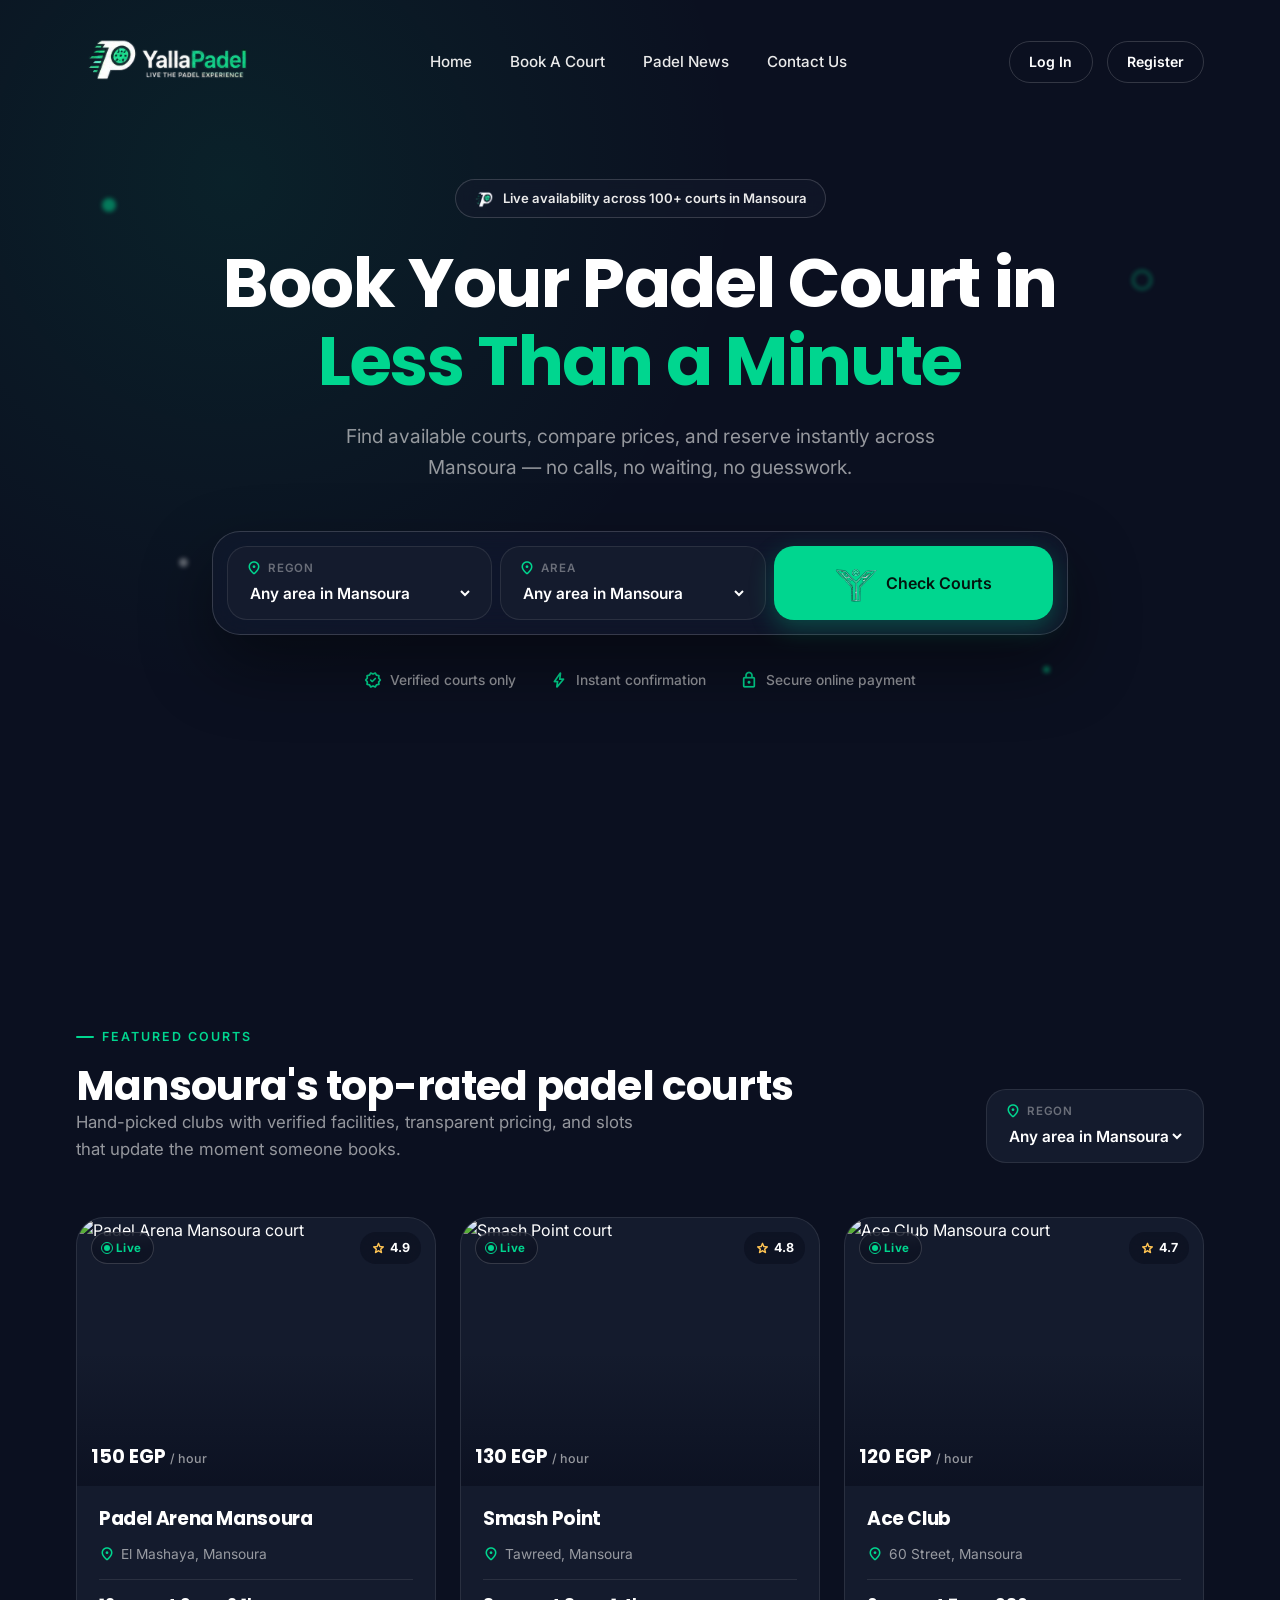
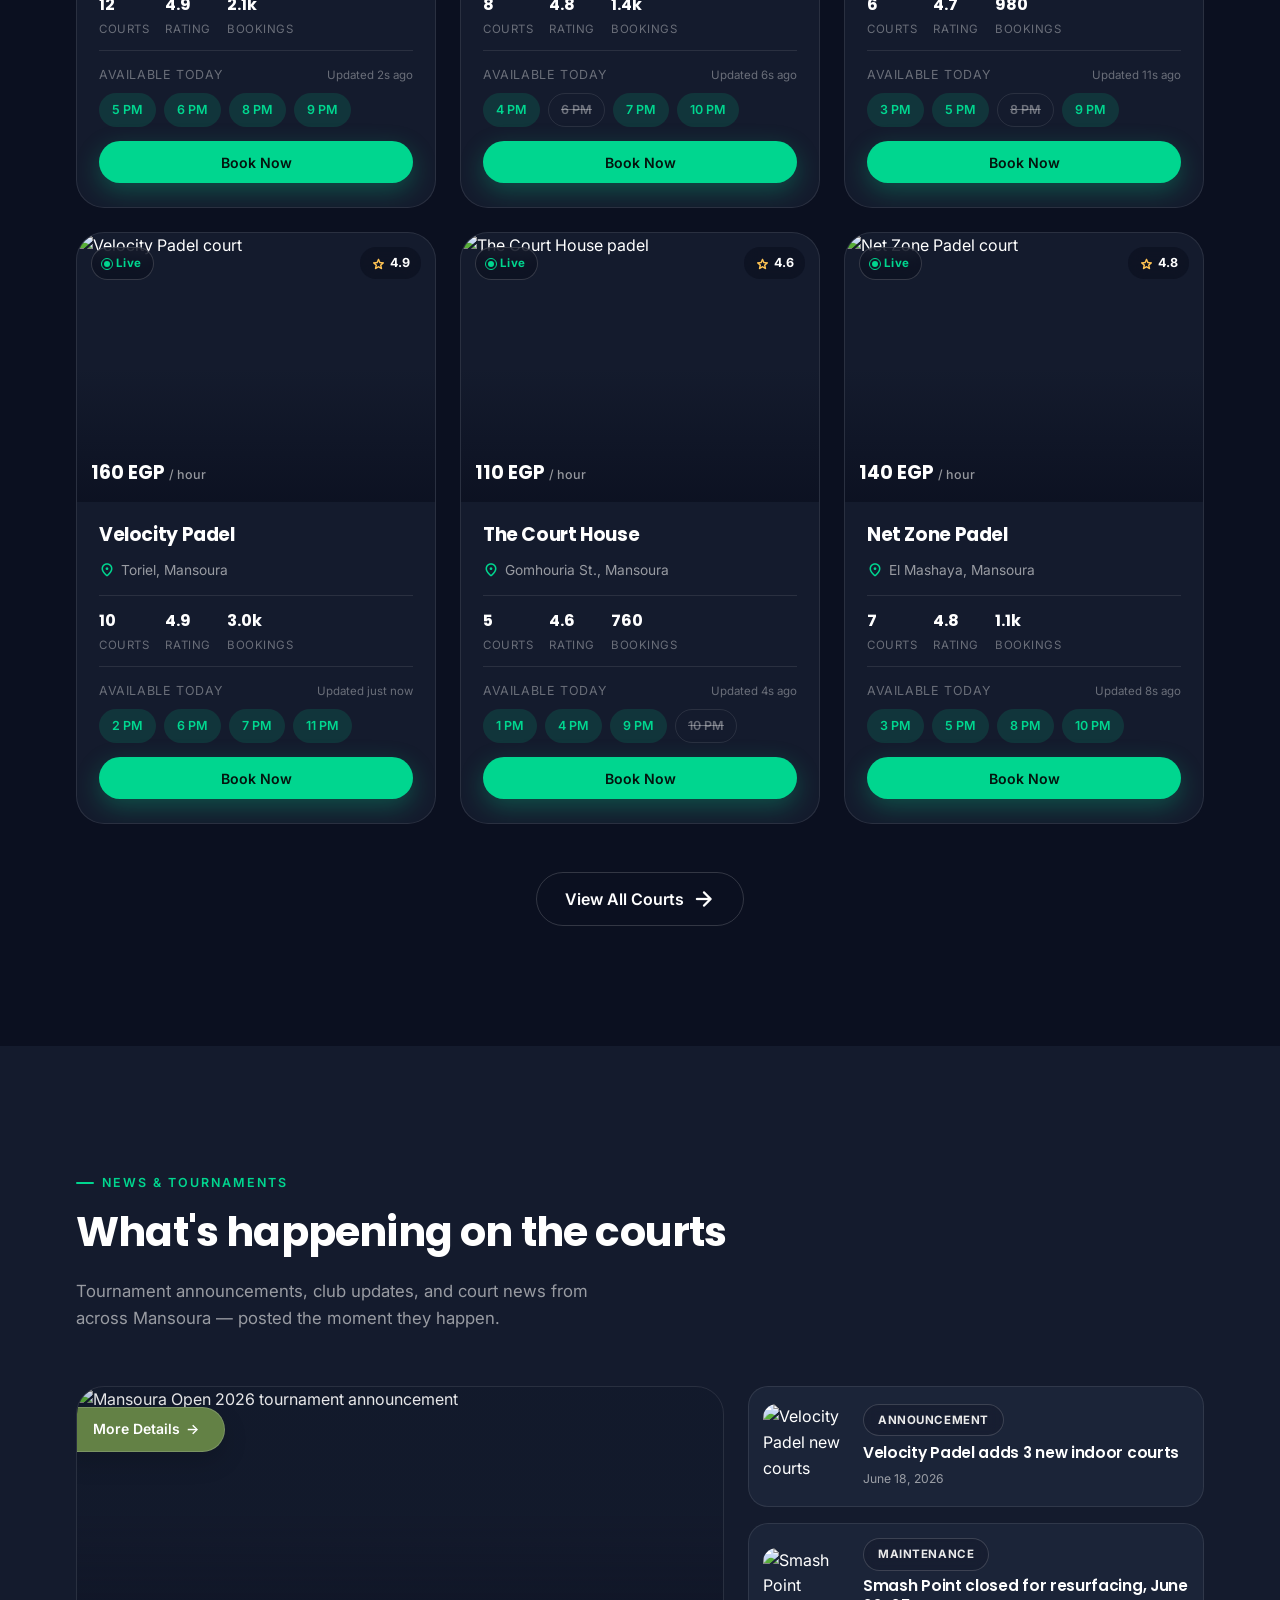
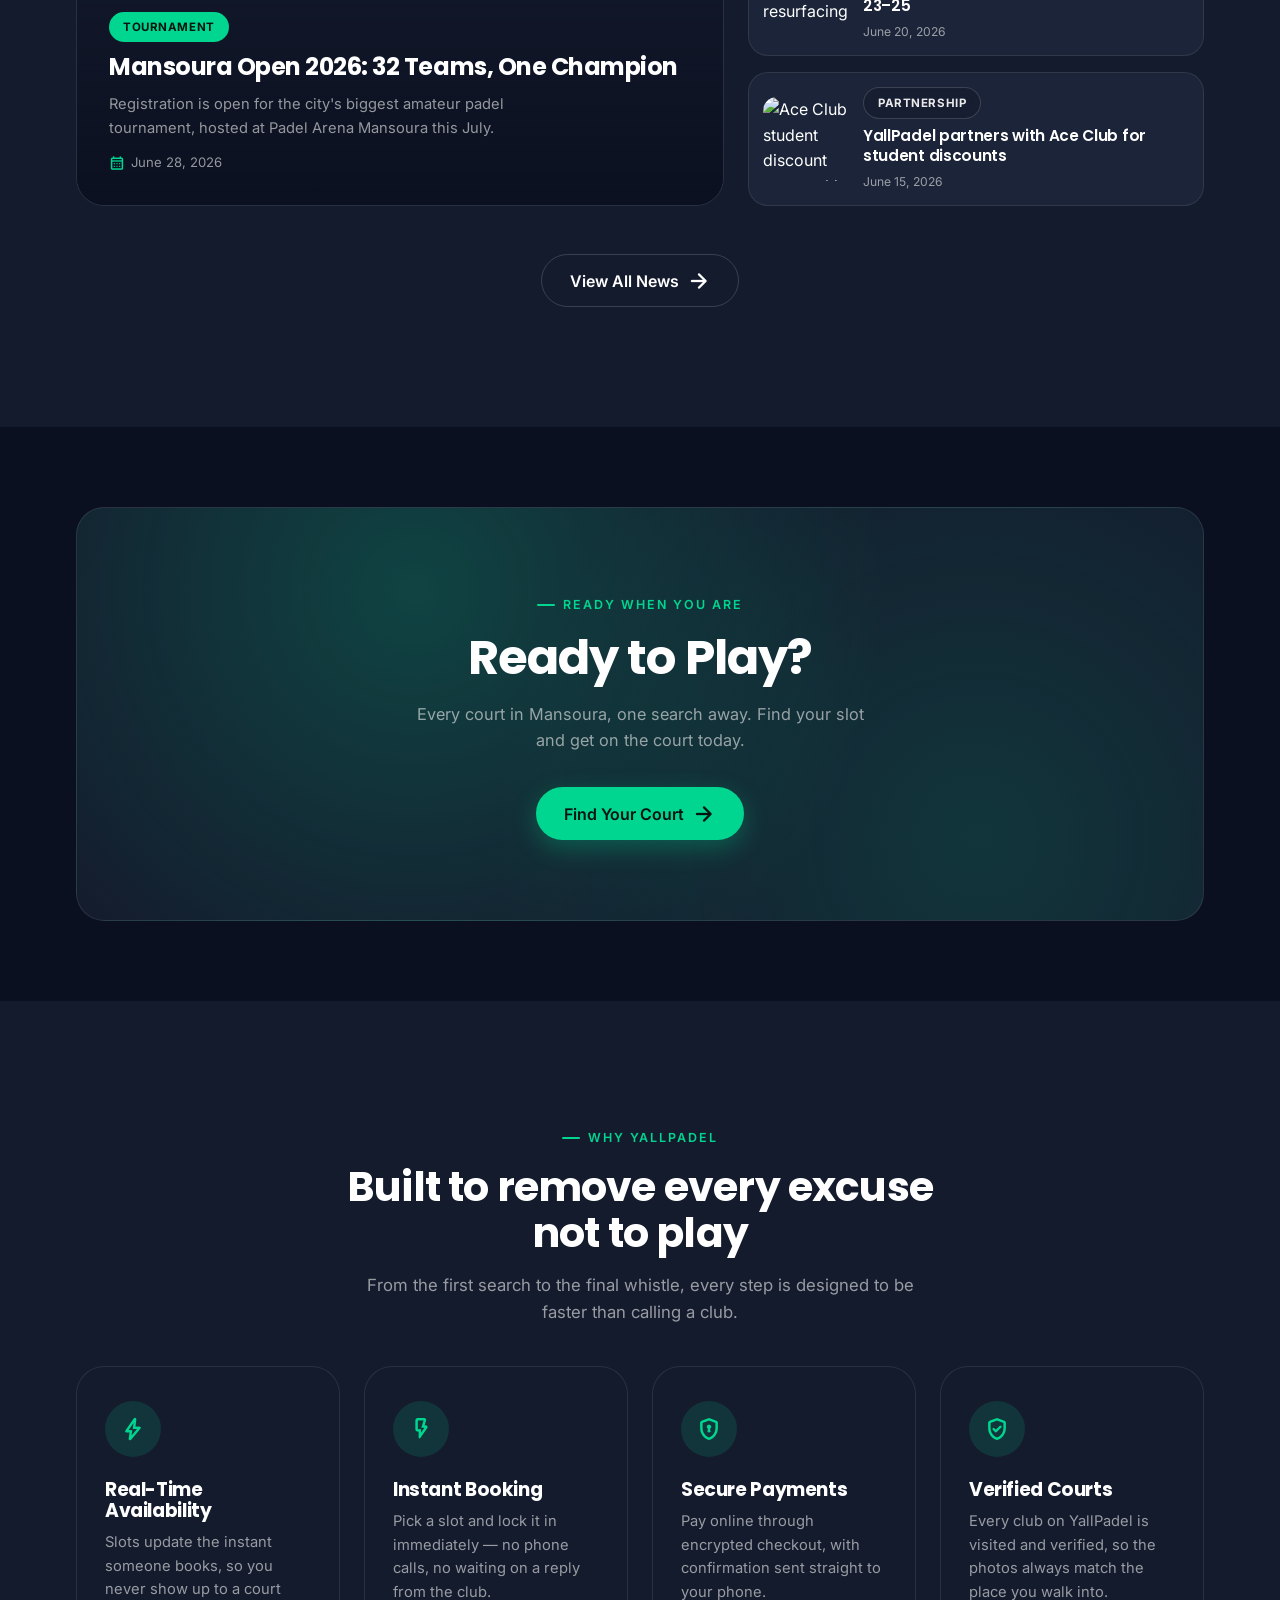
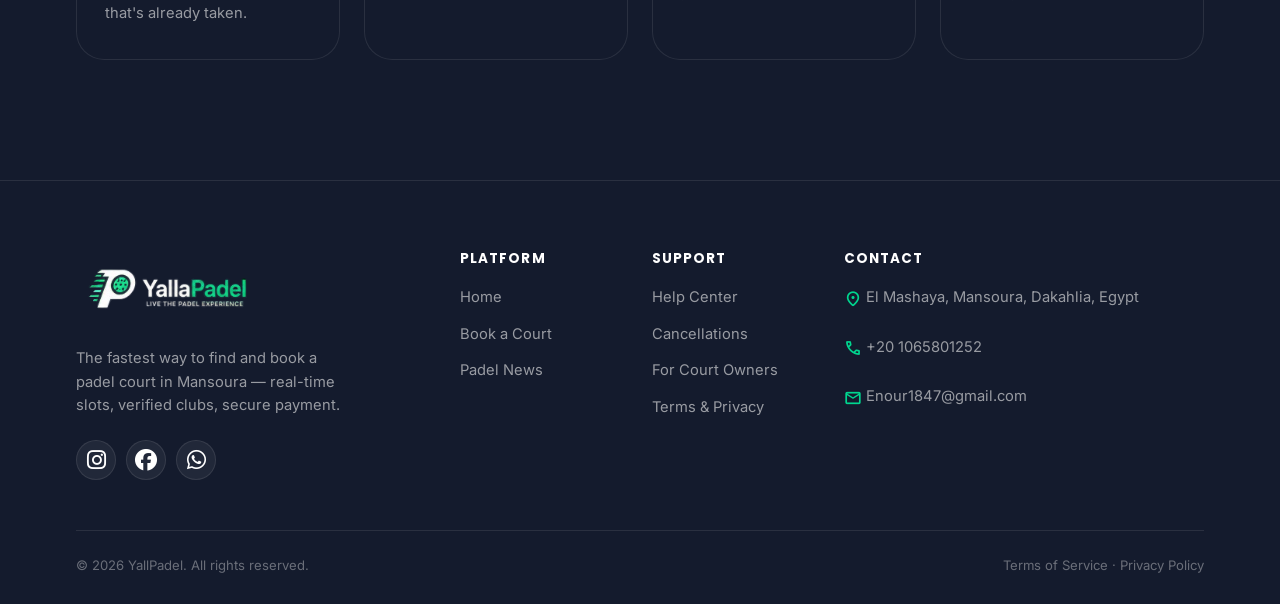
==== index.html @ 7db52222 "update court details" ====
<!doctype html>
<html lang="en">

<head>
  <meta charset="UTF-8" />
  <meta name="viewport" content="width=device-width, initial-scale=1.0" />
  <title>YallPadel — Book Padel Courts in Mansoura</title>
  <meta name="description"
    content="YallPadel gathers every padel court in Mansoura into one place. Compare prices, check real-time availability, and book your court in under a minute." />
  <link rel="icon" type="image/png" href="./assets/imgs/icon3.png">

  <!-- Fonts -->
  <link rel="preconnect" href="https://fonts.googleapis.com" />
  <link rel="preconnect" href="https://fonts.gstatic.com" crossorigin />
  <link
    href="https://fonts.googleapis.com/css2?family=Poppins:wght@500;600;700;800&family=Inter:wght@400;500;600;700&display=swap"
    rel="stylesheet" />
  <link rel="stylesheet"
    href="https://fonts.googleapis.com/css2?family=Material+Symbols+Rounded:opsz,wght,FILL,GRAD@20..48,100..700,0..1,-50..200" />

  <!-- FontAwesome -->
  <link rel="stylesheet" href="https://cdnjs.cloudflare.com/ajax/libs/font-awesome/6.7.2/css/all.min.css">
  <!-- Bootstrap -->
  <link href="https://cdn.jsdelivr.net/npm/bootstrap@5.3.3/dist/css/bootstrap.min.css" rel="stylesheet" />

  <!-- AOS -->
  <link href="https://cdn.jsdelivr.net/npm/aos@2.3.1/dist/aos.css" rel="stylesheet" />

  <!-- App styles -->
  <link rel="stylesheet" href="./css/login.css">
  <link rel="stylesheet" href="./css/style.css" />
</head>

<body>
  <!-- ===================== Navbar ===================== -->
  <header class="navbar-ph">
    <div class="container d-flex align-items-center justify-content-between">
      <a href="./" class="brand"><img src="./assets/imgs/logo-removebg.png" alt=""></a>

      <nav class="nav-links" id="navLinks">
        <a href="./" class="brand logo-mobil"><img src="./assets/imgs/logo-removebg.png" alt=""></a>
        <a href="./">Home</a>
        <a href="#courts">Book A Court</a>
        <a href="#news">Padel News</a>
        <a href="#contact">Contact Us</a>
        <div class="d-flex d-lg-none gap-3 mt-3">
          <a href="./login.html" class="btn btn-ghost btn-sm">Log In</a>
          <a href="./register.html" class="btn btn-accent btn-sm">Register</a>
        </div>
      </nav>

      <div class="navbar-cta">
        <a href="./login.html" class="btn btn-ghost btn-sm">Log In</a>
        <a href="./register.html" class="btn btn-ghost btn-sm">Register</a>
        <button class="nav-toggle" id="navToggle" aria-label="Toggle menu">
          <span class="material-symbols-rounded">menu</span>
        </button>
      </div>
    </div>
  </header>

  <!-- ===================== Hero ===================== -->
  <section class="hero">
    <span class="hero-shape s1"></span>
    <span class="hero-shape s2"></span>
    <span class="hero-shape s3"></span>
    <span class="hero-shape s4"></span>

    <div class="container hero-content">
      <span class="hero-badge" data-aos="fade-up">
        <img src="./assets/imgs/main-icon.png" class="pulse-img" alt="">
        Live availability across 100+ courts
        in Mansoura
      </span>

      <h1 data-aos="fade-up" data-aos-delay="80">
        Book Your Padel Court in
        <span class="accent-underline">Less Than a Minute</span>
      </h1>

      <p class="hero-sub" data-aos="fade-up" data-aos-delay="160">
        Find available courts, compare prices, and reserve instantly across
        Mansoura — no calls, no waiting, no guesswork.
      </p>

      <div class="search-card" data-aos="fade-up" data-aos-delay="240">
        <div class="search-grid">
          <div class="search-field">
            <label><span class="material-symbols-rounded">location_on</span>
              Regon</label>
            <select>
              <option>Any area in Mansoura</option>
              <option>Any area in Domiatt</option>
              <option>Any area in Gamsa</option>
              <option>Any area in Ras Elbar</option>
            </select>
          </div>
          <div class="search-field">
            <label><span class="material-symbols-rounded">location_on</span>
              Area</label>
            <select>
              <option>Any area in Mansoura</option>
              <option>El Mashaya</option>
              <option>Tawreed</option>
              <option>60 Street (El Setteen)</option>
              <option>Toriel</option>
              <option>Gomhouria Street</option>
            </select>
          </div>
          <a href="./court-details.html" class="btn btn-accent search-submit">
            <img src="./assets/imgs/icon-location.png" alt="">
            Check Courts
          </a>
        </div>
      </div>

      <div class="hero-meta" data-aos="fade-up" data-aos-delay="320">
        <span class="meta-item"><span class="material-symbols-rounded">verified</span> Verified
          courts only</span>
        <span class="meta-item"><span class="material-symbols-rounded">bolt</span> Instant
          confirmation</span>
        <span class="meta-item"><span class="material-symbols-rounded">lock</span> Secure online
          payment</span>
      </div>
    </div>
  </section>

  <!-- ===================== Featured Courts ===================== -->
  <section class="section" id="courts">
    <div class="container">
      <div class="section-head">
        <div data-aos="fade-up">
          <span class="eyebrow">Featured Courts</span>
          <h2 class="section-title mt-3">
            Mansoura's top-rated padel courts
          </h2>
          <p class="section-sub" data-aos="fade-up" data-aos-delay="80">
            Hand-picked clubs with verified facilities, transparent pricing,
            and slots that update the moment someone books.
          </p>
        </div>
        <div class="fade-up">
          <div class="search-field">
            <label><span class="material-symbols-rounded">location_on</span>
              Regon</label>
            <select>
              <option>Any area in Mansoura</option>
              <option>Any area in Domiatt</option>
              <option>Any area in Gamsa</option>
              <option>Any area in Ras Elbar</option>
            </select>
          </div>
        </div>
      </div>

      <div class="row g-4">
        <!-- Card 1 -->
        <div class="col-md-6 col-lg-4" data-aos="fade-up">
          <div class="court-card">
            <div class="court-media">
              <span class="court-badge-live"><span class="pulse-dot"></span> Live</span>
              <span class="court-rating"><span class="material-symbols-rounded">star</span> 4.9</span>
              <img data-fallback
                src="https://images.unsplash.com/photo-1626224583764-f87db24ac4ea?auto=format&fit=crop&w=900&q=80"
                alt="Padel Arena Mansoura court" />
              <span class="court-price-tag">150 EGP <span>/ hour</span></span>
            </div>
            <div class="court-body">
              <h3 class="court-name">Padel Arena Mansoura</h3>
              <span class="court-loc"><span class="material-symbols-rounded">location_on</span> El
                Mashaya, Mansoura</span>
              <div class="court-stats">
                <div class="stat"><b>12</b><span>Courts</span></div>
                <div class="stat"><b>4.9</b><span>Rating</span></div>
                <div class="stat"><b>2.1k</b><span>Bookings</span></div>
              </div>
              <div>
                <div class="d-flex justify-content-between align-items-center mb-2">
                  <span style="
                        font-size: 0.78rem;
                        color: var(--text-faint);
                        text-transform: uppercase;
                        letter-spacing: 0.05em;
                      ">Available today</span>
                  <span style="font-size: 0.72rem; color: var(--text-faint)" data-live-updated data-seconds="2">Updated
                    2s ago</span>
                </div>
                <div class="slot-row">
                  <span class="slot-chip" data-time="5 PM">5 PM</span>
                  <span class="slot-chip" data-time="6 PM">6 PM</span>
                  <span class="slot-chip" data-time="8 PM">8 PM</span>
                  <span class="slot-chip" data-time="9 PM">9 PM</span>
                </div>
              </div>
              <div class="court-foot">
                <a href="./court-details.html" class="btn btn-accent btn-sm btn-block">Book Now</a>
              </div>
            </div>
          </div>
        </div>

        <!-- Card 2 -->
        <div class="col-md-6 col-lg-4" data-aos="fade-up" data-aos-delay="80">
          <div class="court-card">
            <div class="court-media">
              <span class="court-badge-live"><span class="pulse-dot"></span> Live</span>
              <span class="court-rating"><span class="material-symbols-rounded">star</span> 4.8</span>
              <img data-fallback
                src="https://images.unsplash.com/photo-1599058917765-a780eda07a3e?auto=format&fit=crop&w=900&q=80"
                alt="Smash Point court" />
              <span class="court-price-tag">130 EGP <span>/ hour</span></span>
            </div>
            <div class="court-body">
              <h3 class="court-name">Smash Point</h3>
              <span class="court-loc"><span class="material-symbols-rounded">location_on</span>
                Tawreed, Mansoura</span>
              <div class="court-stats">
                <div class="stat"><b>8</b><span>Courts</span></div>
                <div class="stat"><b>4.8</b><span>Rating</span></div>
                <div class="stat"><b>1.4k</b><span>Bookings</span></div>
              </div>
              <div>
                <div class="d-flex justify-content-between align-items-center mb-2">
                  <span style="
                        font-size: 0.78rem;
                        color: var(--text-faint);
                        text-transform: uppercase;
                        letter-spacing: 0.05em;
                      ">Available today</span>
                  <span style="font-size: 0.72rem; color: var(--text-faint)" data-live-updated data-seconds="6">Updated
                    6s ago</span>
                </div>
                <div class="slot-row">
                  <span class="slot-chip" data-time="4 PM">4 PM</span>
                  <span class="slot-chip is-taken" data-time="6 PM">6 PM</span>
                  <span class="slot-chip" data-time="7 PM">7 PM</span>
                  <span class="slot-chip" data-time="10 PM">10 PM</span>
                </div>
              </div>
              <div class="court-foot">
                <a href="court-details.html" class="btn btn-accent btn-sm btn-block">Book Now</a>
              </div>
            </div>
          </div>
        </div>

        <!-- Card 3 -->
        <div class="col-md-6 col-lg-4" data-aos="fade-up" data-aos-delay="160">
          <div class="court-card">
            <div class="court-media">
              <span class="court-badge-live"><span class="pulse-dot"></span> Live</span>
              <span class="court-rating"><span class="material-symbols-rounded">star</span> 4.7</span>
              <img data-fallback
                src="https://images.unsplash.com/photo-1610890716171-6b1bb98ffd09?auto=format&fit=crop&w=900&q=80"
                alt="Ace Club Mansoura court" />
              <span class="court-price-tag">120 EGP <span>/ hour</span></span>
            </div>
            <div class="court-body">
              <h3 class="court-name">Ace Club</h3>
              <span class="court-loc"><span class="material-symbols-rounded">location_on</span> 60
                Street, Mansoura</span>
              <div class="court-stats">
                <div class="stat"><b>6</b><span>Courts</span></div>
                <div class="stat"><b>4.7</b><span>Rating</span></div>
                <div class="stat"><b>980</b><span>Bookings</span></div>
              </div>
              <div>
                <div class="d-flex justify-content-between align-items-center mb-2">
                  <span style="
                        font-size: 0.78rem;
                        color: var(--text-faint);
                        text-transform: uppercase;
                        letter-spacing: 0.05em;
                      ">Available today</span>
                  <span style="font-size: 0.72rem; color: var(--text-faint)" data-live-updated data-seconds="11">Updated
                    11s ago</span>
                </div>
                <div class="slot-row">
                  <span class="slot-chip" data-time="3 PM">3 PM</span>
                  <span class="slot-chip" data-time="5 PM">5 PM</span>
                  <span class="slot-chip is-taken" data-time="8 PM">8 PM</span>
                  <span class="slot-chip" data-time="9 PM">9 PM</span>
                </div>
              </div>
              <div class="court-foot">
                <a href="court-details.html" class="btn btn-accent btn-sm btn-block">Book Now</a>
              </div>
            </div>
          </div>
        </div>

        <!-- Card 4 -->
        <div class="col-md-6 col-lg-4" data-aos="fade-up">
          <div class="court-card">
            <div class="court-media">
              <span class="court-badge-live"><span class="pulse-dot"></span> Live</span>
              <span class="court-rating"><span class="material-symbols-rounded">star</span> 4.9</span>
              <img data-fallback
                src="https://images.unsplash.com/photo-1554068865-24cecd4e34b8?auto=format&fit=crop&w=900&q=80"
                alt="Velocity Padel court" />
              <span class="court-price-tag">160 EGP <span>/ hour</span></span>
            </div>
            <div class="court-body">
              <h3 class="court-name">Velocity Padel</h3>
              <span class="court-loc"><span class="material-symbols-rounded">location_on</span>
                Toriel, Mansoura</span>
              <div class="court-stats">
                <div class="stat"><b>10</b><span>Courts</span></div>
                <div class="stat"><b>4.9</b><span>Rating</span></div>
                <div class="stat"><b>3.0k</b><span>Bookings</span></div>
              </div>
              <div>
                <div class="d-flex justify-content-between align-items-center mb-2">
                  <span style="
                        font-size: 0.78rem;
                        color: var(--text-faint);
                        text-transform: uppercase;
                        letter-spacing: 0.05em;
                      ">Available today</span>
                  <span style="font-size: 0.72rem; color: var(--text-faint)" data-live-updated data-seconds="0">Updated
                    just now</span>
                </div>
                <div class="slot-row">
                  <span class="slot-chip" data-time="2 PM">2 PM</span>
                  <span class="slot-chip" data-time="6 PM">6 PM</span>
                  <span class="slot-chip" data-time="7 PM">7 PM</span>
                  <span class="slot-chip" data-time="11 PM">11 PM</span>
                </div>
              </div>
              <div class="court-foot">
                <a href="court-details.html" class="btn btn-accent btn-sm btn-block">Book Now</a>
              </div>
            </div>
          </div>
        </div>

        <!-- Card 5 -->
        <div class="col-md-6 col-lg-4" data-aos="fade-up" data-aos-delay="80">
          <div class="court-card">
            <div class="court-media">
              <span class="court-badge-live"><span class="pulse-dot"></span> Live</span>
              <span class="court-rating"><span class="material-symbols-rounded">star</span> 4.6</span>
              <img data-fallback
                src="https://images.unsplash.com/photo-1551958219-acbc608c6377?auto=format&fit=crop&w=900&q=80"
                alt="The Court House padel" />
              <span class="court-price-tag">110 EGP <span>/ hour</span></span>
            </div>
            <div class="court-body">
              <h3 class="court-name">The Court House</h3>
              <span class="court-loc"><span class="material-symbols-rounded">location_on</span>
                Gomhouria St., Mansoura</span>
              <div class="court-stats">
                <div class="stat"><b>5</b><span>Courts</span></div>
                <div class="stat"><b>4.6</b><span>Rating</span></div>
                <div class="stat"><b>760</b><span>Bookings</span></div>
              </div>
              <div>
                <div class="d-flex justify-content-between align-items-center mb-2">
                  <span style="
                        font-size: 0.78rem;
                        color: var(--text-faint);
                        text-transform: uppercase;
                        letter-spacing: 0.05em;
                      ">Available today</span>
                  <span style="font-size: 0.72rem; color: var(--text-faint)" data-live-updated data-seconds="4">Updated
                    4s ago</span>
                </div>
                <div class="slot-row">
                  <span class="slot-chip" data-time="1 PM">1 PM</span>
                  <span class="slot-chip" data-time="4 PM">4 PM</span>
                  <span class="slot-chip" data-time="9 PM">9 PM</span>
                  <span class="slot-chip is-taken" data-time="10 PM">10 PM</span>
                </div>
              </div>
              <div class="court-foot">
                <a href="court-details.html" class="btn btn-accent btn-sm btn-block">Book Now</a>
              </div>
            </div>
          </div>
        </div>

        <!-- Card 6 -->
        <div class="col-md-6 col-lg-4" data-aos="fade-up" data-aos-delay="160">
          <div class="court-card">
            <div class="court-media">
              <span class="court-badge-live"><span class="pulse-dot"></span> Live</span>
              <span class="court-rating"><span class="material-symbols-rounded">star</span> 4.8</span>
              <img data-fallback
                src="https://images.unsplash.com/photo-1542144582-1ba00456b5e3?auto=format&fit=crop&w=900&q=80"
                alt="Net Zone Padel court" />
              <span class="court-price-tag">140 EGP <span>/ hour</span></span>
            </div>
            <div class="court-body">
              <h3 class="court-name">Net Zone Padel</h3>
              <span class="court-loc"><span class="material-symbols-rounded">location_on</span> El
                Mashaya, Mansoura</span>
              <div class="court-stats">
                <div class="stat"><b>7</b><span>Courts</span></div>
                <div class="stat"><b>4.8</b><span>Rating</span></div>
                <div class="stat"><b>1.1k</b><span>Bookings</span></div>
              </div>
              <div>
                <div class="d-flex justify-content-between align-items-center mb-2">
                  <span style="
                        font-size: 0.78rem;
                        color: var(--text-faint);
                        text-transform: uppercase;
                        letter-spacing: 0.05em;
                      ">Available today</span>
                  <span style="font-size: 0.72rem; color: var(--text-faint)" data-live-updated data-seconds="8">Updated
                    8s ago</span>
                </div>
                <div class="slot-row">
                  <span class="slot-chip" data-time="3 PM">3 PM</span>
                  <span class="slot-chip" data-time="5 PM">5 PM</span>
                  <span class="slot-chip" data-time="8 PM">8 PM</span>
                  <span class="slot-chip" data-time="10 PM">10 PM</span>
                </div>
              </div>
              <div class="court-foot">
                <a href="court-details.html" class="btn btn-accent btn-sm btn-block">Book Now</a>
              </div>
            </div>
          </div>
        </div>
      </div>

      <div class="text-center mt-5" data-aos="fade-up">
        <a href="./courts.html" class="btn btn-ghost">View All Courts
          <span class="material-symbols-rounded">arrow_forward</span></a>
      </div>
    </div>
  </section>

  <!-- ===================== News & Tournaments ===================== -->
  <section class="section" id="news" style="background: var(--bg-secondary)">
    <div class="container">
      <div class="section-head" data-aos="fade-up">
        <div>
          <span class="eyebrow">News &amp; Tournaments</span>
          <h2 class="section-title mt-3">What's happening on the courts</h2>
        </div>
        <p class="section-sub">
          Tournament announcements, club updates, and court news from across
          Mansoura — posted the moment they happen.
        </p>
      </div>

      <div class="row g-4">
        <!-- Featured story -->
        <div class="col-lg-7" data-aos="fade-up">
          <div class="news-featured">
            <a href="./news-details.html" class="more-details">More Details</a>
            <img data-fallback
              src="https://images.unsplash.com/photo-1622163642998-1ea32b0bbc67?auto=format&fit=crop&w=1200&q=80"
              alt="Mansoura Open 2026 tournament announcement" />
            <div class="news-featured-content">
              <span class="news-tag news-tag-tournament">Tournament</span>
              <h3>Mansoura Open 2026: 32 Teams, One Champion</h3>
              <p>
                Registration is open for the city's biggest amateur padel
                tournament, hosted at Padel Arena Mansoura this July.
              </p>
              <span class="news-date"><span class="material-symbols-rounded">calendar_month</span>
                June 28, 2026</span>
            </div>
          </div>
        </div>

        <!-- News list -->
        <div class="col-lg-5 d-flex flex-column gap-3">
          <a href="#" class="news-item" data-aos="fade-up" data-aos-delay="80">
            <img data-fallback
              src="https://images.unsplash.com/photo-1554068865-24cecd4e34b8?auto=format&fit=crop&w=300&q=80"
              alt="Velocity Padel new courts" />
            <div class="news-item-content">
              <span class="news-tag news-tag-announcement">Announcement</span>
              <h4>Velocity Padel adds 3 new indoor courts</h4>
              <span class="news-date">June 18, 2026</span>
            </div>
          </a>

          <a href="#" class="news-item" data-aos="fade-up" data-aos-delay="140">
            <img data-fallback
              src="https://images.unsplash.com/photo-1599058917765-a780eda07a3e?auto=format&fit=crop&w=300&q=80"
              alt="Smash Point resurfacing" />
            <div class="news-item-content">
              <span class="news-tag news-tag-maintenance">Maintenance</span>
              <h4>Smash Point closed for resurfacing, June 23–25</h4>
              <span class="news-date">June 20, 2026</span>
            </div>
          </a>

          <a href="#" class="news-item" data-aos="fade-up" data-aos-delay="200">
            <img data-fallback
              src="https://images.unsplash.com/photo-1610890716171-6b1bb98ffd09?auto=format&fit=crop&w=300&q=80"
              alt="Ace Club student discount partnership" />
            <div class="news-item-content">
              <span class="news-tag news-tag-partnership">Partnership</span>
              <h4>YallPadel partners with Ace Club for student discounts</h4>
              <span class="news-date">June 15, 2026</span>
            </div>
          </a>
        </div>
      </div>

      <div class="text-center mt-5" data-aos="fade-up">
        <a href="./news.html" class="btn btn-ghost">View All News
          <span class="material-symbols-rounded">arrow_forward</span></a>
      </div>
    </div>
  </section>

  <!-- ===================== CTA ===================== -->
  <section class="section-tight">
    <div class="container">
      <div class="cta-band" data-aos="zoom-in">
        <span class="eyebrow justify-content-center">Ready when you are</span>
        <h2 class="mt-3">Ready to Play?</h2>
        <p>
          Every court in Mansoura, one search away. Find your slot and get on
          the court today.
        </p>
        <a href="#courts" class="btn btn-accent">Find Your Court
          <span class="material-symbols-rounded">arrow_forward</span></a>
      </div>
    </div>
  </section>

  <!-- ===================== Why Choose YallPadel ===================== -->
  <section class="section" id="how-it-works" style="background: var(--bg-secondary)">
    <div class="container">
      <div class="text-center mx-auto" style="max-width: 620px" data-aos="fade-up">
        <span class="eyebrow justify-content-center">Why YallPadel</span>
        <h2 class="section-title mt-3">
          Built to remove every excuse not to play
        </h2>
        <p class="section-sub mx-auto mt-3">
          From the first search to the final whistle, every step is designed
          to be faster than calling a club.
        </p>
      </div>

      <div class="row g-4 mt-3">
        <div class="col-sm-6 col-lg-3" data-aos="fade-up">
          <div class="feature-card">
            <span class="icon-circle"><span class="material-symbols-rounded">bolt</span></span>
            <h3>Real-Time Availability</h3>
            <p>
              Slots update the instant someone books, so you never show up to
              a court that's already taken.
            </p>
          </div>
        </div>
        <div class="col-sm-6 col-lg-3" data-aos="fade-up" data-aos-delay="80">
          <div class="feature-card">
            <span class="icon-circle"><span class="material-symbols-rounded">flash_on</span></span>
            <h3>Instant Booking</h3>
            <p>
              Pick a slot and lock it in immediately — no phone calls, no
              waiting on a reply from the club.
            </p>
          </div>
        </div>
        <div class="col-sm-6 col-lg-3" data-aos="fade-up" data-aos-delay="160">
          <div class="feature-card">
            <span class="icon-circle"><span class="material-symbols-rounded">encrypted</span></span>
            <h3>Secure Payments</h3>
            <p>
              Pay online through encrypted checkout, with confirmation sent
              straight to your phone.
            </p>
          </div>
        </div>
        <div class="col-sm-6 col-lg-3" data-aos="fade-up" data-aos-delay="240">
          <div class="feature-card">
            <span class="icon-circle"><span class="material-symbols-rounded">verified_user</span></span>
            <h3>Verified Courts</h3>
            <p>
              Every club on YallPadel is visited and verified, so the photos
              always match the place you walk into.
            </p>
          </div>
        </div>
      </div>
    </div>
  </section>

  <!-- ===================== Footer ===================== -->
  <footer class="footer" id="contact">
    <div class="container">
      <div class="row g-4">
        <div class="col-lg-4 footer-brand" id="about">
          <a href="./" class="brand">
            <img src="./assets/imgs/logo-removebg.png" alt="">
          </a>
          <p>
            The fastest way to find and book a padel court in Mansoura —
            real-time slots, verified clubs, secure payment.
          </p>
          <div class="social-row">
            <a href="https://instagram.com/NourElshahawy" target="_blank" aria-label="Instagram">
              <i class="fa-brands fa-instagram"></i>
            </a>

            <a href="https://facebook.com/NourElshahawy" target="_blank" aria-label="Facebook">
              <i class="fa-brands fa-facebook"></i>
            </a>

            <a href="https://wa.me/201065801252" target="_blank" aria-label="WhatsApp">
              <i class="fa-brands fa-whatsapp"></i>
            </a>
          </div>
        </div>

        <div class="col-6 col-lg-2 footer-col">
          <h4>Platform</h4>
          <a href="./">Home</a>
          <a href="#courts">Book a Court</a>
          <a href="#news">Padel News</a>
        </div>

        <div class="col-6 col-lg-2 footer-col">
          <h4>Support</h4>
          <a href="#">Help Center</a>
          <a href="#">Cancellations</a>
          <a href="#" data-bs-toggle="modal" data-bs-target="#ownerModal">For Court Owners</a>
          <a href="#">Terms & Privacy</a>
        </div>

        <div class="col-lg-4 footer-col">
          <h4>Contact</h4>
          <ul class="footer-contact">
            <li>
              <a href="https://maps.google.com/?q=El+Mashaya+Mansoura+Dakahlia+Egypt" target="_blank">
                <span class="material-symbols-rounded">location_on</span>
                El Mashaya, Mansoura, Dakahlia, Egypt
              </a>
            </li>

            <li>
              <a href="tel:+201065801252">
                <span class="material-symbols-rounded">call</span>
                +20 1065801252
              </a>
            </li>

            <li>
              <a href="mailto:Enour1847@gmail.com">
                <span class="material-symbols-rounded">mail</span>
                Enour1847@gmail.com
              </a>
            </li>
          </ul>
        </div>
      </div>

      <div class="footer-bottom">
        <span>© 2026 YallPadel. All rights reserved.</span>
        <span><a href="#">Terms of Service</a> ·
          <a href="#">Privacy Policy</a></span>
      </div>
    </div>
  </footer>


  <!-- ===================== Court Owner Modal ===================== -->
  <div class="modal fade" id="ownerModal" tabindex="-1" aria-hidden="true">
    <div class="modal-dialog modal-dialog-centered">
      <div class="modal-content owner-modal-content">
        <button type="button" class="btn-close-ph" data-bs-dismiss="modal" aria-label="Close">
          <span class="material-symbols-rounded">close</span>
        </button>

        <div class="owner-modal-body">
          <span class="icon-circle owner-modal-icon"><span class="material-symbols-rounded">storefront</span></span>
          <span class="eyebrow">For Court Owners</span>
          <h3 class="mt-2">Fill your empty hours. List your court on YallPadel.</h3>
          <p class="owner-modal-sub">Thousands of players in Mansoura are searching for a court right now — leave your
            details and our team will call you within 24 hours to get you listed.</p>

          <form class="owner-form" id="ownerForm">
            <div class="field-group">
              <label for="ownerName">Your Name</label>
              <div class="field-input-wrap">
                <span class="material-symbols-rounded field-icon">person</span>
                <input class="field-input" type="text" id="ownerName" placeholder="Full name" required>
              </div>
            </div>
            <div class="field-group">
              <label for="ownerPhone">Phone Number</label>
              <div class="field-input-wrap">
                <span class="material-symbols-rounded field-icon">call</span>
                <input class="field-input" type="tel" id="ownerPhone" placeholder="01xx xxx xxxx" required>
              </div>
            </div>
            <div class="field-group">
              <label for="ownerEmail">Email</label>
              <div class="field-input-wrap">
                <span class="material-symbols-rounded field-icon">mail</span>
                <input class="field-input" type="email" id="ownerEmail" placeholder="you@example.com" required>
              </div>
            </div>

            <button type="submit" class="btn btn-accent btn-block">Request a Callback</button>
          </form>

          <p class="owner-modal-note"><span class="material-symbols-rounded">schedule</span> We typically respond within
            24 hours.</p>
        </div>
      </div>
    </div>
  </div>

  <!-- Scripts -->
  <script src="https://cdn.jsdelivr.net/npm/bootstrap@5.3.3/dist/js/bootstrap.bundle.min.js"></script>
  <script src="https://cdn.jsdelivr.net/npm/aos@2.3.1/dist/aos.js"></script>
  <script src="./js/main.js"></script>
</body>

</html>
---- css/login.css ----
/* ===================== Auth Pages (Login / Register) ===================== */
body.auth-page {
  background: var(--bg-primary);
}

.auth-shell {
  min-height: 100vh;
  display: flex;
}

.auth-visual {
  flex: 0 0 44%;
  max-width: 44%;
  gap: 20px;
  position: relative;
  flex-direction: column;
  padding: 50px 56px;
  background: linear-gradient(180deg, rgba(11, 16, 32, 0.4), rgba(11, 16, 32, 0.94)), url(https://images.unsplash.com/photo-1626224583764-f87db24ac4ea?auto=format&fit=crop&w=1200&q=80) center / cover no-repeat;
}

.auth-visual-content h2 {
  font-size: clamp(1.6rem, 2.6vw, 2.2rem);
  color: var(--white);
  max-width: 380px;
  margin-bottom: 26px;
}

.auth-feature-list {
  display: flex;
  flex-direction: column;
  gap: 16px;
}

.auth-feature-list .item {
  display: flex;
  align-items: center;
  gap: 12px;
  color: var(--light-gray);
  font-size: 0.95rem;
}

.auth-feature-list .item .material-symbols-rounded {
  color: var(--accent);
  background: var(--accent-soft);
  width: 34px;
  height: 34px;
  border-radius: 50%;
  display: flex;
  align-items: center;
  justify-content: center;
  font-size: 18px;
  flex-shrink: 0;
}

.auth-visual-quote {
  background: var(--glass-fill-light);
  border: 1px solid var(--border-glass);
  backdrop-filter: blur(10px);
  border-radius: var(--r-md);
  padding: 20px;
}

.auth-visual-quote p {
  font-size: 0.88rem;
  color: var(--light-gray);
  font-style: italic;
  margin-bottom: 10px;
}

.auth-visual-quote span {
  font-size: 0.78rem;
  color: var(--text-faint);
}

.auth-form-col {
  flex: 1;
  display: flex;
  flex-direction: column;
  align-items: center;
  justify-content: center;
  padding: 60px 24px;
  position: relative;
}

.auth-topbar {
  position: absolute;
  top: 30px;
  left: 30px;
}

.auth-card {
  width: 100%;
  max-width: 420px;
}

.auth-card h1 {
  font-size: 1.9rem;
  color: var(--white);
  margin-bottom: 8px;
}

.auth-card .auth-sub {
  color: var(--text-muted);
  font-size: 0.95rem;
  margin-bottom: 28px;
}

.social-btn {
  width: 100%;
  display: flex;
  align-items: center;
  justify-content: center;
  gap: 10px;
  padding: 13px;
  border-radius: var(--r-pill);
  border: 1px solid var(--border-glass-strong);
  background: var(--bg-secondary);
  color: var(--white);
  font-weight: 600;
  font-size: 0.92rem;
  transition: all 0.3s var(--ease);
}

.social-btn:hover {
  border-color: var(--accent);
  background: var(--bg-elevated);
}

.auth-divider {
  display: flex;
  align-items: center;
  gap: 14px;
  margin: 26px 0;
  color: var(--text-faint);
  font-size: 0.8rem;
}

.auth-divider::before,
.auth-divider::after {
  content: "";
  flex: 1;
  height: 1px;
  background: var(--border-glass);
}

.field-group {
  margin-bottom: 18px;
}

.field-group label {
  display: block;
  font-size: 0.82rem;
  font-weight: 600;
  color: var(--light-gray);
  margin-bottom: 8px;
}

.field-input-wrap {
  position: relative;
}

.field-input-wrap .field-icon {
  position: absolute;
  left: 16px;
  top: 50%;
  transform: translateY(-50%);
  color: var(--text-faint);
  font-size: 20px;
}

.field-input {
  width: 100%;
  background: var(--bg-secondary);
  border: 1px solid var(--border-glass);
  border-radius: var(--r-md);
  padding: 13px 44px 13px 46px;
  color: var(--white);
  font-family: var(--font-body);
  font-size: 0.94rem;
  transition:
    border-color 0.3s var(--ease),
    background 0.3s var(--ease);
}

.field-input:focus {
  outline: none;
  border-color: var(--accent);
  background: var(--bg-elevated);
}

.field-input::placeholder {
  color: var(--text-faint);
}

.field-toggle {
  position: absolute;
  right: 14px;
  top: 50%;
  transform: translateY(-50%);
  color: var(--text-faint);
  cursor: pointer;
  background: none;
  border: 0;
  padding: 0;
  display: flex;
}

.field-toggle:hover {
  color: var(--accent);
}

.field-row-between {
  display: flex;
  align-items: center;
  justify-content: space-between;
  margin-bottom: 24px;
  font-size: 0.86rem;
}

.remember-check {
  display: flex;
  align-items: center;
  gap: 8px;
  color: var(--text-muted);
  cursor: pointer;
}

.remember-check input {
  accent-color: var(--accent);
  width: 15px;
  height: 15px;
}

.auth-link {
  color: var(--accent);
  font-weight: 600;
}

.auth-link:hover {
  text-decoration: underline;
}

.terms-row {
  display: flex;
  align-items: flex-start;
  gap: 10px;
  margin-bottom: 24px;
  font-size: 0.84rem;
  color: var(--text-muted);
}

.terms-row input {
  accent-color: var(--accent);
  width: 15px;
  height: 15px;
  margin-top: 3px;
  flex-shrink: 0;
}

.auth-switch {
  text-align: center;
  margin-top: 26px;
  font-size: 0.9rem;
  color: var(--text-muted);
}

@media (max-width: 991px) {
  .auth-form-col {
    padding-top: 110px;
  }
}
---- css/style.css ----
:root {
  /* --- Brand palette (fixed by brief) --- */
  --bg-primary: #0b1020;
  --bg-secondary: #141b2d;
  --accent: #00d68f;
  --white: #ffffff;
  --light-gray: #eaeaea;

  /* --- Derived tokens --- */
  --accent-dark: #00b377;
  --accent-soft: rgba(0, 214, 143, 0.14);
  --accent-glow: rgba(0, 214, 143, 0.35);
  --bg-elevated: #1b2438;
  --bg-elevated-2: #202b43;
  --border-glass: rgba(234, 234, 234, 0.1);
  --border-glass-strong: rgba(234, 234, 234, 0.18);
  --text-muted: rgba(234, 234, 234, 0.62);
  --text-faint: rgba(234, 234, 234, 0.4);
  --glass-fill: rgba(20, 27, 45, 0.55);
  --glass-fill-light: rgba(255, 255, 255, 0.06);

  /* --- Radii --- */
  --r-lg: 28px;
  --r-md: 20px;
  --r-sm: 14px;
  --r-pill: 999px;

  /* --- Shadows --- */
  --shadow-card: 0 20px 50px rgba(0, 0, 0, 0.35);
  --shadow-lift: 0 30px 70px rgba(0, 0, 0, 0.45);
  --shadow-glow: 0 10px 40px var(--accent-glow);

  /* --- Type --- */
  --font-display: "Poppins", sans-serif;
  --font-body: "Inter", sans-serif;

  /* --- Motion --- */
  --ease: cubic-bezier(0.22, 1, 0.36, 1);
}

*,
*::before,
*::after {
  box-sizing: border-box;
}

html {
  scroll-behavior: smooth;
}

body {
  background: var(--bg-primary);
  color: var(--white);
  font-family: var(--font-body);
  font-weight: 400;
  line-height: 1.6;
  -webkit-font-smoothing: antialiased;
  overflow-x: hidden;
}

h1,
h2,
h3,
h4,
h5,
h6 {
  font-family: var(--font-display);
  font-weight: 700;
  letter-spacing: -0.02em;
  line-height: 1.12;
  margin: 0;
}

p {
  margin: 0;
  color: var(--text-muted);
}

a {
  text-decoration: none;
  color: inherit;
}

ul {
  list-style: none;
  margin: 0;
  padding: 0;
}

img {
  max-width: 100%;
  display: block;
}

button {
  font-family: inherit;
}

::selection {
  background: var(--accent);
  color: var(--bg-primary);
}

:focus-visible {
  outline: 2px solid var(--accent);
  outline-offset: 3px;
  border-radius: 6px;
}

/* Respect reduced motion */
@media (prefers-reduced-motion: reduce) {
  * {
    animation-duration: 0.001ms !important;
    animation-iteration-count: 1 !important;
    transition-duration: 0.001ms !important;
    scroll-behavior: auto !important;
  }
}

.container {
  max-width: 90%;
}

/* ===================== Utility / Type scale ===================== */
.eyebrow {
  display: inline-flex;
  align-items: center;
  gap: 8px;
  font-family: var(--font-body);
  font-size: 0.78rem;
  font-weight: 600;
  letter-spacing: 0.16em;
  text-transform: uppercase;
  color: var(--accent);
}

.eyebrow::before {
  content: "";
  width: 18px;
  height: 2px;
  background: var(--accent);
  border-radius: 2px;
}

.section-title {
  font-size: clamp(1.9rem, 3.2vw, 2.7rem);
  color: var(--white);
}

.section-sub {
  color: var(--text-muted);
  font-size: 1.05rem;
  max-width: 560px;
}

.text-accent {
  color: var(--accent);
}

.section {
  padding: 120px 0;
  position: relative;
}

.section-tight {
  padding: 80px 0;
}

@media (max-width: 991px) {
  .section {
    padding: 88px 0;
  }
}

@media (max-width: 575px) {
  .section {
    padding: 64px 0;
  }
}

/* ===================== Buttons ===================== */
.btn {
  font-family: var(--font-body);
  font-weight: 600;
  border-radius: var(--r-pill);
  padding: 0.85rem 1.7rem;
  border: 1px solid transparent;
  transition:
    transform 0.35s var(--ease),
    box-shadow 0.35s var(--ease),
    background 0.35s var(--ease),
    color 0.35s var(--ease),
    border-color 0.35s var(--ease);
  display: inline-flex;
  align-items: center;
  justify-content: center;
  gap: 0.5rem;
  white-space: nowrap;
}

.btn:active {
  transform: scale(0.97);
}

.btn-accent {
  background: var(--accent);
  color: #04140e;
  box-shadow: 0 8px 24px rgba(0, 214, 143, 0.28);
}

.btn-accent:hover {
  background: var(--accent-dark);
  color: #04140e;
  transform: translateY(-2px);
  box-shadow: 0 14px 34px rgba(0, 214, 143, 0.4);
}

.btn-ghost {
  background: transparent;
  color: var(--white);
  border-color: var(--border-glass-strong);
}

.btn-ghost:hover {
  border-color: var(--accent);
  color: var(--accent);
  transform: translateY(-2px);
}

.btn-light {
  background: var(--white);
  color: var(--bg-primary);
}

.btn-light:hover {
  background: var(--light-gray);
  transform: translateY(-2px);
}

.btn-sm {
  padding: 0.6rem 1.2rem;
  font-size: 0.88rem;
}

.btn-block {
  width: 100%;
}

.icon-circle {
  width: 46px;
  height: 46px;
  border-radius: 50%;
  display: inline-flex;
  align-items: center;
  justify-content: center;
  background: var(--accent-soft);
  color: var(--accent);
  flex-shrink: 0;
}

/* ===================== Material symbols sizing ===================== */
.material-symbols-rounded {
  font-variation-settings:
    "FILL" 0,
    "wght" 500,
    "GRAD" 0,
    "opsz" 24;
  vertical-align: middle;
  line-height: 1;
}

/* ===================== Navbar ===================== */
.navbar-ph {
  position: fixed;
  top: 0;
  left: 0;
  right: 0;
  z-index: 1000;
  padding: 22px 0;
  background: transparent;
  transition:
    background 0.4s var(--ease),
    padding 0.4s var(--ease),
    backdrop-filter 0.4s var(--ease),
    border-color 0.4s var(--ease);
  border-bottom: 1px solid transparent;
}

.navbar-ph.is-scrolled {
  padding: 14px 0;
  background: rgb(11, 16, 32);
  -webkit-backdrop-filter: blur(18px) saturate(140%);
  border: 1px solid var(--border-glass);
  border-radius: 20px;
  top: 10px;
  width: 90%;
  margin: auto;
}

.brand {
  display: flex;
  align-items: center;
  gap: 10px;
  font-family: var(--font-display);
  font-weight: 800;
  font-size: 1.32rem;
  color: var(--white);
}

.brand img {
  width: auto;
  height: 80px;
}

.nav-links {
  display: flex;
  align-items: center;
  gap: 38px;
}

.nav-links a {
  font-size: 0.95rem;
  font-weight: 500;
  color: var(--light-gray);
  position: relative;
  transition: color 0.3s var(--ease);
}

.nav-links a::after {
  content: "";
  position: absolute;
  left: 0;
  bottom: -2px;
  width: 0;
  height: 2px;
  background: var(--accent);
  transition: width 0.3s var(--ease);
}

.nav-links a:hover {
  color: var(--white);
}

.nav-links a:hover::after {
  width: 100%;
}

.navbar-cta {
  display: flex;
  align-items: center;
  gap: 14px;
}

.nav-toggle {
  display: none;
  width: 44px;
  height: 44px;
  border-radius: var(--r-sm);
  border: 1px solid var(--border-glass-strong);
  background: var(--glass-fill-light);
  color: var(--white);
  align-items: center;
  justify-content: center;
}
.nav-toggle span {
  position: absolute;
}
.nav-links .logo-mobil {
  display: none;
}
@media (max-width: 991px) {
  .nav-links {
    position: fixed;
    inset: 0 0 0 auto;
    width: 78%;
    max-width: 340px;
    background: var(--bg-secondary);
    flex-direction: column;
    align-items: center;
    padding: 32px;
    gap: 26px;
    transform: translateX(130%);
    transition: transform 0.45s var(--ease);
    border-left: 1px solid var(--border-glass);
    height: 100vh;
    justify-content: center;
  }
  .nav-links .logo-mobil {
    display: block;
  }

  .nav-links.is-open {
    transform: translateX(0);
  }

  .nav-toggle {
    display: inline-flex;
  }

  .navbar-cta .btn-ghost {
    display: none;
  }
}

/* ===================== Hero ===================== */
.hero {
  position: relative;
  min-height: 100vh;
  display: flex;
  align-items: center;
  padding-top: 140px;
  padding-bottom: 170px;
  overflow: hidden;
  background:
    linear-gradient(
      180deg,
      rgba(11, 16, 32, 0.55) 0%,
      rgba(11, 16, 32, 0.78) 55%,
      var(--bg-primary) 100%
    ),
    linear-gradient(120deg, rgba(11, 16, 32, 0.92), rgba(11, 16, 32, 0.55)),
    url("https://images.unsplash.com/photo-1626224583764-f87db24ac4ea?auto=format&fit=crop&w=2000&q=80")
      center/cover no-repeat;
}

.hero::before {
  content: "";
  position: absolute;
  inset: 0;
  background: radial-gradient(
    circle at 18% 20%,
    var(--accent-glow),
    transparent 40%
  );
  opacity: 0.25;
  pointer-events: none;
}

.hero-shape {
  position: absolute;
  border-radius: 50%;
  filter: blur(2px);
  opacity: 0.5;
  animation: floatY 7s ease-in-out infinite;
  pointer-events: none;
}

.hero-shape.s1 {
  width: 14px;
  height: 14px;
  background: var(--accent);
  top: 22%;
  left: 8%;
  animation-delay: 0s;
}

.hero-shape.s2 {
  width: 9px;
  height: 9px;
  background: var(--white);
  top: 62%;
  left: 14%;
  opacity: 0.35;
  animation-delay: 1.4s;
}

.hero-shape.s3 {
  width: 20px;
  height: 20px;
  border: 2px solid var(--accent);
  background: transparent;
  top: 30%;
  right: 10%;
  animation-delay: 0.7s;
}

.hero-shape.s4 {
  width: 7px;
  height: 7px;
  background: var(--accent);
  top: 74%;
  right: 18%;
  animation-delay: 2.1s;
}

@keyframes floatY {
  0%,
  100% {
    transform: translateY(0);
  }

  50% {
    transform: translateY(-22px);
  }
}

.hero-content {
  position: relative;
  z-index: 2;
  text-align: center;
  max-width: 880px;
  margin: 0 auto;
}

.hero-badge {
  display: inline-flex;
  align-items: center;
  gap: 9px;
  background: var(--glass-fill);
  border: 1px solid var(--border-glass-strong);
  backdrop-filter: blur(10px);
  padding: 8px 18px;
  border-radius: var(--r-pill);
  font-size: 0.82rem;
  font-weight: 600;
  color: var(--light-gray);
  margin-bottom: 26px;
}

.hero-badge .pulse-img {
  position: relative;
  width: 20px;
  height: 20px;
}

.hero h1 {
  font-size: clamp(2.3rem, 5.4vw, 4.4rem);
  color: var(--white);
  margin-bottom: 22px;
}

.hero h1 .accent-underline {
  position: relative;
  color: var(--accent);
  white-space: nowrap;
}

.hero-sub {
  font-size: clamp(1rem, 1.6vw, 1.2rem);
  color: var(--text-muted);
  max-width: 600px;
  margin: 0 auto 48px;
}

/* Search card */
.search-card {
  position: relative;
  z-index: 3;
  background: var(--glass-fill);
  border: 1px solid var(--border-glass-strong);
  backdrop-filter: blur(22px) saturate(160%);
  -webkit-backdrop-filter: blur(22px) saturate(160%);
  border-radius: var(--r-lg);
  padding: 14px;
  box-shadow: var(--shadow-lift);
  max-width: 1000px;
  margin: 0 auto;
}

.search-grid {
  display: flex;
  justify-content: center;
  align-items: center;
  gap: 8px;
  align-items: stretch;
}

.search-field {
  width: 100%;
  background: var(--bg-secondary);
  border: 1px solid var(--border-glass);
  border-radius: var(--r-md);
  padding: 12px 18px;
  text-align: left;
  transition:
    border-color 0.3s var(--ease),
    background 0.3s var(--ease);
}

.search-field:hover,
.search-field:focus-within {
  border-color: var(--accent);
  background: var(--bg-elevated);
}

.search-field label {
  display: flex;
  align-items: center;
  gap: 6px;
  font-size: 0.72rem;
  font-weight: 600;
  letter-spacing: 0.07em;
  text-transform: uppercase;
  color: var(--text-faint);
  margin-bottom: 4px;
}

.search-field label .material-symbols-rounded {
  font-size: 16px;
  color: var(--accent);
}

.search-field select,
.search-field input {
  background: transparent;
  border: 0;
  color: var(--white);
  font-family: var(--font-body);
  font-weight: 600;
  font-size: 0.96rem;
  width: 100%;
  padding: 0;
}

.search-field select:focus,
.search-field input:focus {
  outline: none;
}

.search-field select option {
  background: var(--bg-secondary);
  color: var(--white);
}

.search-submit {
  width: 100%;
  border-radius: var(--r-md);
  font-size: 1rem;
  padding: 0 28px;
}

@media (max-width: 860px) {
  .search-grid {
    flex-wrap: wrap;
  }

  .search-submit {
    padding: 5px;
  }
}

.hero-meta {
  display: flex;
  justify-content: center;
  gap: 34px;
  margin-top: 34px;
  flex-wrap: wrap;
}

.hero-meta .meta-item {
  display: flex;
  align-items: center;
  gap: 8px;
  font-size: 0.86rem;
  color: var(--text-muted);
  font-weight: 500;
}

.hero-meta .meta-item .material-symbols-rounded {
  color: var(--accent);
  font-size: 18px;
}

/* ===================== Section heading row ===================== */
.section-head {
  display: flex;
  justify-content: space-between;
  align-items: flex-end;
  gap: 24px;
  margin-bottom: 54px;
  flex-wrap: wrap;
}

/* ===================== Court Cards ===================== */
.court-card {
  background: var(--bg-secondary);
  border: 1px solid var(--border-glass);
  border-radius: var(--r-lg);
  overflow: hidden;
  transition:
    transform 0.45s var(--ease),
    box-shadow 0.45s var(--ease),
    border-color 0.45s var(--ease);
  height: 100%;
  display: flex;
  flex-direction: column;
}

.court-card:hover {
  transform: translateY(-8px);
  box-shadow: var(--shadow-lift);
  border-color: var(--border-glass-strong);
}

.court-media {
  position: relative;
  aspect-ratio: 4/3;
  overflow: hidden;
}

.court-media img {
  width: 100%;
  height: 100%;
  object-fit: cover;
  transition: transform 0.7s var(--ease);
}

.court-card:hover .court-media img {
  transform: scale(1.08);
}

.court-media::after {
  content: "";
  position: absolute;
  inset: 0;
  background: linear-gradient(
    180deg,
    transparent 50%,
    rgba(11, 16, 32, 0.85) 100%
  );
}

.court-badge-live {
  position: absolute;
  top: 14px;
  left: 14px;
  z-index: 2;
  display: flex;
  align-items: center;
  gap: 6px;
  background: rgba(11, 16, 32, 0.65);
  backdrop-filter: blur(8px);
  border: 1px solid var(--border-glass-strong);
  border-radius: var(--r-pill);
  padding: 6px 12px;
  font-size: 0.72rem;
  font-weight: 700;
  letter-spacing: 0.03em;
  color: var(--accent);
}

.court-badge-live .pulse-dot {
  width: 6px;
  height: 6px;
  border-radius: 50%;
  background: var(--accent);
  position: relative;
}

.court-badge-live .pulse-dot::after {
  content: "";
  position: absolute;
  inset: -3px;
  border-radius: 50%;
  border: 1px solid var(--accent);
  animation: pulseRing 1.8s ease-out infinite;
}

.court-rating {
  position: absolute;
  top: 14px;
  right: 14px;
  z-index: 2;
  display: flex;
  align-items: center;
  gap: 4px;
  background: rgba(11, 16, 32, 0.65);
  backdrop-filter: blur(8px);
  border-radius: var(--r-pill);
  padding: 6px 11px;
  font-size: 0.78rem;
  font-weight: 700;
  color: var(--white);
}

.court-rating .material-symbols-rounded {
  font-size: 15px;
  color: #ffc453;
}

.court-price-tag {
  position: absolute;
  bottom: 14px;
  left: 14px;
  z-index: 2;
  color: var(--white);
  font-family: var(--font-display);
  font-weight: 700;
  font-size: 1.18rem;
}

.court-price-tag span {
  font-family: var(--font-body);
  font-weight: 500;
  font-size: 0.78rem;
  color: var(--text-muted);
}

.court-body {
  padding: 22px 22px 24px;
  display: flex;
  flex-direction: column;
  gap: 14px;
  flex: 1;
}

.court-name {
  font-size: 1.18rem;
  color: var(--white);
}

.court-loc {
  display: flex;
  align-items: center;
  gap: 6px;
  font-size: 0.86rem;
  color: var(--text-muted);
}

.court-loc .material-symbols-rounded {
  font-size: 16px;
  color: var(--accent);
}

.court-stats {
  display: flex;
  gap: 16px;
  padding: 12px 0;
  border-top: 1px solid var(--border-glass);
  border-bottom: 1px solid var(--border-glass);
}

.court-stats .stat {
  display: flex;
  flex-direction: column;
  gap: 2px;
}

.court-stats .stat b {
  font-family: var(--font-display);
  font-size: 1rem;
  color: var(--white);
}

.court-stats .stat span {
  font-size: 0.72rem;
  color: var(--text-faint);
  text-transform: uppercase;
  letter-spacing: 0.05em;
}

.slot-row {
  display: flex;
  flex-wrap: wrap;
  gap: 8px;
}

.slot-chip {
  font-size: 0.78rem;
  font-weight: 600;
  padding: 6px 12px;
  border-radius: var(--r-pill);
  background: var(--accent-soft);
  color: var(--accent);
  border: 1px solid transparent;
  transition:
    opacity 0.4s var(--ease),
    transform 0.4s var(--ease);
}

.slot-chip.is-taken {
  background: transparent;
  color: var(--text-faint);
  border-color: var(--border-glass);
  text-decoration: line-through;
}

.slot-chip.is-leaving {
  /* opacity: 0; */
  transform: scale(0.7);
}

.court-foot {
  margin-top: auto;
  display: flex;
  align-items: center;
  justify-content: space-between;
  gap: 10px;
}

/* ===================== Why choose ===================== */
.feature-card {
  background: var(--bg-secondary);
  border: 1px solid var(--border-glass);
  border-radius: var(--r-lg);
  padding: 34px 28px;
  height: 100%;
  transition:
    transform 0.4s var(--ease),
    border-color 0.4s var(--ease),
    background 0.4s var(--ease);
}

.feature-card:hover {
  transform: translateY(-6px);
  border-color: var(--accent);
  background: var(--bg-elevated);
}

.feature-card .icon-circle {
  width: 56px;
  height: 56px;
  margin-bottom: 22px;
}

.feature-card .icon-circle .material-symbols-rounded {
  font-size: 26px;
}

.feature-card h3 {
  font-size: 1.18rem;
  color: var(--white);
  margin-bottom: 10px;
}

.feature-card p {
  font-size: 0.92rem;
}

/* ===================== Stats ===================== */
.stats-band {
  background: var(--bg-secondary);
  border: 1px solid var(--border-glass);
  border-radius: var(--r-lg);
  padding: 50px 30px;
}

.stat-block {
  text-align: center;
}

.stat-block .num {
  font-family: var(--font-display);
  font-weight: 800;
  font-size: clamp(2rem, 4vw, 3rem);
  color: var(--accent);
  display: flex;
  align-items: baseline;
  justify-content: center;
  gap: 2px;
}

.stat-block .label {
  margin-top: 8px;
  font-size: 0.86rem;
  color: var(--text-muted);
  text-transform: uppercase;
  letter-spacing: 0.07em;
  font-weight: 600;
}

/* ===================== CTA Band ===================== */
.cta-band {
  position: relative;
  border-radius: var(--r-lg);
  overflow: hidden;
  padding: 80px 40px;
  text-align: center;
  background:
    radial-gradient(
      circle at 30% 20%,
      rgba(0, 214, 143, 0.22),
      transparent 55%
    ),
    radial-gradient(
      circle at 80% 80%,
      rgba(0, 214, 143, 0.14),
      transparent 50%
    ),
    var(--bg-secondary);
  border: 1px solid var(--border-glass);
}

.cta-band h2 {
  font-size: clamp(2rem, 4vw, 3rem);
  margin-bottom: 16px;
}

.cta-band p {
  max-width: 480px;
  margin: 0 auto 34px;
  font-size: 1.02rem;
}

/* ===================== Footer ===================== */
.footer {
  background: var(--bg-secondary);
  border-top: 1px solid var(--border-glass);
  padding: 70px 0 28px;
}

.footer-brand p {
  margin-top: 16px;
  max-width: 280px;
  font-size: 0.92rem;
}

.footer-col h4 {
  font-size: 0.84rem;
  font-weight: 700;
  color: var(--white);
  text-transform: uppercase;
  letter-spacing: 0.08em;
  margin-bottom: 20px;
}

.footer-col a {
  display: block;
  color: var(--text-muted);
  font-size: 0.92rem;
  margin-bottom: 13px;
  transition: color 0.3s var(--ease);
}

.footer-col a:hover {
  color: var(--accent);
}

.footer-contact li {
  display: flex;
  gap: 10px;
  align-items: flex-start;
  color: var(--text-muted);
  font-size: 0.92rem;
  margin-bottom: 13px;
}

.footer-contact .material-symbols-rounded {
  color: var(--accent);
  font-size: 18px;
  margin-top: 1px;
}

.social-row {
  display: flex;
  gap: 10px;
  margin-top: 22px;
}

.social-row a {
  font-size: 22px;
  width: 40px;
  height: 40px;
  border-radius: 50%;
  display: flex;
  align-items: center;
  justify-content: center;
  background: var(--glass-fill-light);
  border: 1px solid var(--border-glass);
  transition:
    background 0.3s var(--ease),
    border-color 0.3s var(--ease),
    transform 0.3s var(--ease);
}

.social-row a:hover {
  background: var(--accent);
  border-color: var(--accent);
  color: #04140e;
  transform: translateY(-3px);
}

.footer-bottom {
  margin-top: 50px;
  padding-top: 24px;
  border-top: 1px solid var(--border-glass);
  display: flex;
  justify-content: space-between;
  flex-wrap: wrap;
  gap: 12px;
  font-size: 0.82rem;
  color: var(--text-faint);
}

.footer-bottom a {
  color: var(--text-faint);
}

.footer-bottom a:hover {
  color: var(--accent);
}

/* ===================================================================
   Court Details Page
=================================================================== */
.details-hero {
  padding-top: 120px;
}

.gallery-main {
  border-radius: var(--r-lg);
  overflow: hidden;
  aspect-ratio: 16/8;
}

.gallery-main img {
  width: 100%;
  height: 100%;
  object-fit: cover;
}

.gallery-thumbs {
  margin-top: 12px;
}

.gallery-thumbs .swiper-slide {
  border-radius: var(--r-sm);
  overflow: hidden;
  aspect-ratio: 1/1;
  opacity: 0.5;
  cursor: pointer;
  transition:
    opacity 0.3s var(--ease),
    outline 0.3s var(--ease);
  outline: 2px solid transparent;
  outline-offset: 2px;
}
.gallery-thumbs .swiper-wrapper {
  display: flex;
}

.gallery-thumbs .swiper-slide-thumb-active {
  opacity: 1;
  outline-color: var(--accent);
}

.gallery-thumbs img {
  width: 100%;
  height: 100%;
  object-fit: cover;
}

.breadcrumb-ph {
  display: flex;
  align-items: center;
  gap: 8px;
  font-size: 0.86rem;
  color: var(--text-faint);
  margin-bottom: 20px;
}

.breadcrumb-ph a {
  color: var(--text-muted);
}

.breadcrumb-ph a:hover {
  color: var(--accent);
}

.breadcrumb-ph .material-symbols-rounded {
  font-size: 16px;
}

.details-title-row {
  display: flex;
  justify-content: space-between;
  align-items: flex-start;
  flex-wrap: wrap;
  gap: 18px;
  margin: 28px 0 8px;
}

.details-title-row h1 {
  font-size: clamp(1.7rem, 3vw, 2.4rem);
}

.details-meta {
  display: flex;
  gap: 22px;
  flex-wrap: wrap;
  margin-top: 12px;
}

.details-meta .item {
  display: flex;
  align-items: center;
  gap: 7px;
  font-size: 0.92rem;
  color: var(--text-muted);
}

.details-meta .item .material-symbols-rounded {
  font-size: 18px;
  color: var(--accent);
}

.details-price-box {
  text-align: right;
}

.details-price-box .price {
  font-family: var(--font-display);
  font-weight: 800;
  font-size: 1.8rem;
  color: var(--accent);
}

.details-price-box .price span {
  font-family: var(--font-body);
  font-size: 0.84rem;
  color: var(--text-muted);
  font-weight: 500;
}

.info-card {
  background: var(--bg-secondary);
  border: 1px solid var(--border-glass);
  border-radius: var(--r-lg);
  padding: 28px;
}

.info-card h3 {
  font-size: 1.15rem;
  margin: 18px 0;
  color: var(--white);
}

.amenity-grid {
  display: flex;
  justify-content: center;
  flex-wrap: wrap;
  gap: 16px;
}

.amenity-item {
  /* width: stretch; */
  display: flex;
  align-items: center;
  gap: 12px;
  background: var(--bg-elevated);
  border: 1px solid var(--border-glass);
  border-radius: var(--r-md);
  padding: 14px 16px;
}

.amenity-item .material-symbols-rounded {
  color: var(--accent);
  font-size: 22px;
}

.amenity-item span {
  font-size: 0.88rem;
  font-weight: 600;
  color: var(--light-gray);
}

.map-frame {
  border-radius: var(--r-lg);
  overflow: hidden;
  border: 1px solid var(--border-glass);
  aspect-ratio: 16/9;
  position: relative;
  background: linear-gradient(
    135deg,
    var(--bg-elevated) 0%,
    var(--bg-secondary) 100%
  );
  display: flex;
  align-items: center;
  justify-content: center;
  flex-direction: column;
  gap: 10px;
}

.map-frame .material-symbols-rounded {
  font-size: 40px;
  color: var(--accent);
}

.map-frame span {
  color: var(--text-muted);
  font-size: 0.9rem;
}

.map-frame .pin-pulse {
  position: absolute;
  width: 14px;
  height: 14px;
  border-radius: 50%;
  background: var(--accent);
  top: 46%;
  left: 48%;
}

.map-frame .pin-pulse::after {
  content: "";
  position: absolute;
  inset: -10px;
  border-radius: 50%;
  border: 2px solid var(--accent);
  animation: pulseRing 2s ease-out infinite;
}

/* ===================== Court Selector ===================== */
.court-selector {
  display: grid;
  grid-template-columns: repeat(3, 1fr);
  gap: 10px;
  margin-bottom: 28px;
}

.court-pill {
  width: 100%;
  height: 150px;
  display: flex;
  flex-direction: column;
  align-items: center;
  gap: 8px;
  padding: 16px 10px;
  background: var(--bg-elevated);
  border: 1px solid var(--border-glass);
  border-radius: var(--r-md);
  cursor: pointer;
  text-align: center;
  transition: all 0.3s var(--ease);
  position: relative;
  overflow: hidden;
}
.court-pill::before {
  content: "";
  position: absolute;
  inset: 0;
  background: var(--accent-soft);
  opacity: 0;
  transition: opacity 0.3s var(--ease);
}
.court-pill:hover {
  border-color: var(--accent);
  transform: translateY(-2px);
}
.court-pill:hover::before {
  opacity: 1;
}
.court-pill.is-active {
  border-color: var(--accent);
  background: var(--bg-elevated-2);
  box-shadow:
    0 0 0 1px var(--accent),
    var(--shadow-glow);
}
.court-pill.is-active::before {
  opacity: 1;
}
.court-img {
  position: absolute;
  inset: 0;
  width: 100%;
  height: 100%;
}
.court-img img {
  width: 100%;
  height: 100%;
  object-fit: cover;
  transition: transform 0.5s var(--ease);
}
.court-pill:hover .court-img img {
  transform: scale(1.07);
}

.court-img::after {
  content: "";
  position: absolute;
  inset: 0;
  background: linear-gradient(
    180deg,
    rgba(11, 16, 32, 0.08) 0%,
    rgba(11, 16, 32, 0.55) 50%,
    rgba(11, 16, 32, 0.9) 100%
  );
}

.court-pill-info {
  position: absolute;
  bottom: 0;
  left: 0;
  right: 0;
  z-index: 2;
  padding: 12px;
  display: flex;
  flex-direction: column;
  gap: 2px;
}
.court-pill-name {
  font-family: var(--font-display);
  font-size: 0.92rem;
  font-weight: 700;
  color: var(--white);
}
.court-pill-type {
  font-size: 0.7rem;
  color: rgba(255, 255, 255, 0.6);
  text-transform: uppercase;
  letter-spacing: 0.06em;
}
.court-pill-status {
  position: absolute;
  top: 10px;
  right: 10px;
  z-index: 2;
  font-size: 0.68rem;
  font-weight: 700;
  padding: 4px 10px;
  border-radius: var(--r-pill);
  letter-spacing: 0.03em;
  backdrop-filter: blur(6px);
}
.court-pill-status.available {
  background: rgba(0, 214, 143, 0.2);
  color: var(--accent);
  border: 1px solid rgba(0, 214, 143, 0.3);
}
.court-pill-status.busy {
  background: rgba(0, 0, 0, 0.4);
  color: rgba(255, 255, 255, 0.5);
  border: 1px solid rgba(255, 255, 255, 0.1);
}

/* Busy court مش ممكن تختاره */
.court-pill:has(.busy) {
  opacity: 0.6;
  cursor: not-allowed;
}
.court-pill:has(.busy):hover {
  transform: none;
  border-color: var(--border-glass);
}
.court-pill:has(.busy)::before {
  display: none;
}

@media (max-width: 575px) {
  .court-selector {
    grid-template-columns: repeat(2, 1fr);
  }
  .amenity-item {
    width: stretch;
  }
}

/* Calendar / slots */
.date-strip {
  display: flex;
  gap: 10px;
  overflow-x: auto;
  padding-bottom: 6px;
  scrollbar-width: none;
}

.date-strip::-webkit-scrollbar {
  display: none;
}

.date-pill {
  flex: 0 0 auto;
  width: 64px;
  padding: 12px 0;
  margin: 12px 0;
  text-align: center;
  border-radius: var(--r-md);
  border: 1px solid var(--border-glass);
  background: var(--bg-elevated);
  cursor: pointer;
  transition:
    background 0.3s var(--ease),
    border-color 0.3s var(--ease),
    transform 0.3s var(--ease);
}

.date-pill .dow {
  display: block;
  font-size: 0.7rem;
  color: var(--text-faint);
  text-transform: uppercase;
  letter-spacing: 0.05em;
}

.date-pill .dom {
  display: block;
  font-family: var(--font-display);
  font-weight: 700;
  font-size: 1.15rem;
  color: var(--white);
  margin-top: 4px;
}

.date-pill:hover {
  border-color: var(--accent);
  transform: translateY(-2px);
}

.date-pill.is-active {
  background: var(--accent);
  border-color: var(--accent);
}

.date-pill.is-active .dow,
.date-pill.is-active .dom {
  color: #04140e;
}

.slot-grid {
  display: grid;
  grid-template-columns: repeat(auto-fill, minmax(96px, 1fr));
  gap: 10px;
  margin-top: 22px;
}

.slot-btn {
  padding: 13px 8px;
  text-align: center;
  border-radius: var(--r-md);
  border: 1px solid var(--border-glass);
  background: var(--bg-elevated);
  font-weight: 600;
  font-size: 0.92rem;
  color: var(--light-gray);
  transition: all 0.3s var(--ease);
  cursor: pointer;
}

.slot-btn:hover:not(.is-disabled) {
  border-color: var(--accent);
  color: var(--accent);
  transform: translateY(-2px);
}

.slot-btn.is-active {
  background: var(--accent);
  border-color: var(--accent);
  color: #04140e;
  box-shadow: var(--shadow-glow);
}

.slot-btn.is-disabled {
  opacity: 0.32;
  text-decoration: line-through;
  cursor: not-allowed;
}

.btn.disabled {
  opacity: 0.45;
  pointer-events: none;
  cursor: not-allowed;
}

/* Booking summary sticky */
.booking-summary {
  position: sticky;
  top: 110px;
  background: var(--bg-secondary);
  border: 1px solid var(--border-glass);
  border-radius: var(--r-lg);
  padding: 26px;
  box-shadow: var(--shadow-card);
}

.booking-summary h3 {
  font-size: 1.1rem;
  margin-bottom: 18px;
}

.summary-row {
  display: flex;
  justify-content: space-between;
  padding: 12px 0;
  border-bottom: 1px solid var(--border-glass);
  font-size: 0.92rem;
}

.summary-row span:first-child {
  color: var(--text-muted);
}

.summary-row span:last-child {
  font-weight: 600;
  color: var(--white);
}

.summary-total {
  display: flex;
  justify-content: space-between;
  align-items: center;
  margin: 18px 0 22px;
}

.summary-total b {
  font-family: var(--font-display);
  font-size: 1.4rem;
  color: var(--accent);
}

@media (max-width: 991px) {
  .booking-summary {
    position: relative;
    top: auto;
    margin-top: 30px;
  }
}

/* ===================================================================
   Courts Listing Page
=================================================================== */
.listing-hero {
  padding: 150px 0 50px;
  background:
    radial-gradient(circle at 12% 0%, var(--accent-glow), transparent 45%),
    var(--bg-secondary);
  border-bottom: 1px solid var(--border-glass);
}

.listing-hero h1 {
  font-size: clamp(1.7rem, 3vw, 2.5rem);
}

.listing-hero .results-count {
  color: var(--text-muted);
  margin-top: 10px;
  font-size: 0.96rem;
}

.listing-hero .results-count b {
  color: var(--accent);
}

.listing-search {
  margin-top: 30px;
}

.listing-search .search-card {
  max-width: 100%;
  margin: 0;
  padding: 10px;
}

.listing-search .search-grid {
  grid-template-columns: 1.2fr 1fr 1fr auto;
}

.filter-toggle-mobile {
  display: none;
}

.filter-card {
  background: var(--bg-secondary);
  border: 1px solid var(--border-glass);
  border-radius: var(--r-lg);
  padding: 26px;
  position: sticky;
  top: 110px;
}

.filter-card h3 {
  font-size: 1.05rem;
  margin-bottom: 6px;
}

.filter-card .clear-filters {
  font-size: 0.8rem;
  color: var(--accent);
  font-weight: 600;
  cursor: pointer;
}

.filter-card .filter-head {
  display: flex;
  justify-content: space-between;
  align-items: center;
  margin-bottom: 20px;
}

.filter-group {
  padding: 18px 0;
  border-bottom: 1px solid var(--border-glass);
}

.filter-group:last-child {
  border-bottom: 0;
  padding-bottom: 4px;
}

.filter-group .filter-label {
  font-size: 0.78rem;
  font-weight: 700;
  text-transform: uppercase;
  letter-spacing: 0.06em;
  color: var(--light-gray);
  margin-bottom: 14px;
  display: block;
}

.check-row {
  display: flex;
  align-items: center;
  gap: 10px;
  margin-bottom: 11px;
  cursor: pointer;
}

.check-row input {
  accent-color: var(--accent);
  width: 16px;
  height: 16px;
}

.check-row label {
  font-size: 0.88rem;
  color: var(--text-muted);
  cursor: pointer;
}

.check-row:hover label {
  color: var(--light-gray);
}

.range-value {
  display: flex;
  justify-content: space-between;
  font-size: 0.84rem;
  color: var(--accent);
  font-weight: 700;
  margin-bottom: 10px;
}

.range-slider {
  width: 100%;
  accent-color: var(--accent);
  height: 4px;
}

.chip-select {
  display: flex;
  flex-wrap: wrap;
  gap: 8px;
}

.chip-option {
  padding: 7px 14px;
  border-radius: var(--r-pill);
  border: 1px solid var(--border-glass);
  background: var(--bg-elevated);
  font-size: 0.82rem;
  font-weight: 600;
  color: var(--text-muted);
  cursor: pointer;
  transition: all 0.3s var(--ease);
}

.chip-option:hover {
  border-color: var(--accent);
  color: var(--light-gray);
}

.chip-option.is-active {
  background: var(--accent);
  border-color: var(--accent);
  color: #04140e;
}

.results-toolbar {
  display: flex;
  align-items: center;
  justify-content: space-between;
  flex-wrap: wrap;
  gap: 14px;
  margin-bottom: 28px;
}

.results-toolbar .count {
  font-size: 0.94rem;
  color: var(--text-muted);
}

.results-toolbar .count b {
  color: var(--white);
}

.sort-select {
  background: var(--bg-secondary);
  border: 1px solid var(--border-glass);
  color: var(--white);
  border-radius: var(--r-pill);
  padding: 10px 18px;
  font-size: 0.86rem;
  font-weight: 600;
}

.sort-select:focus {
  outline: none;
  border-color: var(--accent);
}

.pagination-ph {
  display: flex;
  align-items: center;
  justify-content: center;
  gap: 8px;
  margin-top: 50px;
}

.page-btn {
  width: 42px;
  height: 42px;
  border-radius: var(--r-sm);
  display: flex;
  align-items: center;
  justify-content: center;
  border: 1px solid var(--border-glass);
  background: var(--bg-secondary);
  font-weight: 600;
  font-size: 0.88rem;
  color: var(--text-muted);
  transition: all 0.3s var(--ease);
  cursor: pointer;
}

.page-btn:hover {
  border-color: var(--accent);
  color: var(--accent);
}

.page-btn.is-active {
  background: var(--accent);
  border-color: var(--accent);
  color: #04140e;
}

.empty-state {
  text-align: center;
  padding: 70px 20px;
  background: var(--bg-secondary);
  border: 1px solid var(--border-glass);
  border-radius: var(--r-lg);
}

.empty-state .material-symbols-rounded {
  font-size: 46px;
  color: var(--accent);
  margin-bottom: 16px;
}

.empty-state h3 {
  margin-bottom: 8px;
}

.empty-state p {
  max-width: 380px;
  margin: 0 auto 24px;
}

@media (max-width: 991px) {
  .filter-card {
    position: relative;
    top: auto;
  }

  .filter-sidebar-col {
    display: none;
  }

  .filter-sidebar-col.is-open {
    display: block;
  }

  .filter-toggle-mobile {
    display: flex;
    align-items: center;
    gap: 8px;
    background: var(--bg-secondary);
    border: 1px solid var(--border-glass-strong);
    border-radius: var(--r-pill);
    padding: 10px 18px;
    font-size: 0.88rem;
    font-weight: 600;
    color: var(--white);
  }

  .listing-search .search-grid {
    grid-template-columns: 1fr 1fr;
  }
}

/* ===================== News & Tournaments ===================== */
.news-featured {
  position: relative;
  display: block;
  height: 100%;
  min-height: 420px;
  border-radius: var(--r-lg);
  overflow: hidden;
  border: 1px solid var(--border-glass);
}

.news-featured .more-details {
  position: absolute;
  top: 20px;
  left: -10px;

  width: fit-content;
  background: #638145;
  color: #fff;
  padding: 10px 25px;

  border-radius: 0 30px 30px 0;
  font-size: 14px;
  font-weight: 600;

  box-shadow: 0 10px 25px rgba(0, 0, 0, 0.15);
  z-index: 3;
}

.news-featured img {
  position: absolute;
  inset: 0;
  width: 100%;
  height: 100%;
  object-fit: cover;
  transition: transform 0.6s var(--ease);
}

.news-featured:hover img {
  transform: scale(1.05);
}

.news-featured::after {
  content: "";
  position: absolute;
  inset: 0;
  background: linear-gradient(
    180deg,
    rgba(11, 16, 32, 0.1) 30%,
    rgba(11, 16, 32, 0.95) 100%
  );
}

.news-featured-content {
  position: relative;
  z-index: 2;
  height: 100%;
  padding: 32px;
  display: flex;
  flex-direction: column;
  gap: 12px;
  justify-content: flex-end;
}

.news-featured-content h3 {
  font-size: 1.5rem;
  color: var(--white);
}

.news-featured-content p {
  font-size: 0.92rem;
  max-width: 440px;
}

.news-tag {
  display: inline-flex;
  width: fit-content;
  padding: 6px 14px;
  border-radius: var(--r-pill);
  font-size: 0.72rem;
  font-weight: 700;
  text-transform: uppercase;
  letter-spacing: 0.05em;
}

.news-tag-tournament {
  background: var(--accent);
  color: #04140e;
}

.news-tag-announcement,
.news-tag-maintenance,
.news-tag-partnership {
  background: var(--glass-fill);
  border: 1px solid var(--border-glass-strong);
  color: var(--light-gray);
  backdrop-filter: blur(6px);
}

.news-date {
  display: flex;
  align-items: center;
  gap: 6px;
  font-size: 0.82rem;
  color: var(--text-muted);
}

.news-date .material-symbols-rounded {
  font-size: 16px;
  color: var(--accent);
}

.news-item {
  display: flex;
  gap: 16px;
  align-items: center;
  flex: 1;
  background: var(--bg-elevated);
  border: 1px solid var(--border-glass);
  border-radius: var(--r-md);
  padding: 14px;
  transition:
    border-color 0.35s var(--ease),
    transform 0.35s var(--ease);
}

.news-item:hover {
  border-color: var(--accent);
  transform: translateX(4px);
}

.news-item img {
  width: 84px;
  height: 84px;
  border-radius: var(--r-sm);
  object-fit: cover;
  flex-shrink: 0;
}

.news-item-content {
  display: flex;
  flex-direction: column;
  gap: 6px;
}

.news-item-content h4 {
  font-size: 0.96rem;
  color: var(--white);
  font-family: var(--font-display);
  font-weight: 600;
  line-height: 1.3;
}

.news-item-content .news-date {
  font-size: 0.76rem;
}

@media (max-width: 991px) {
  .news-featured {
    min-height: 320px;
  }

  .news-featured-content {
    padding: 22px;
  }

  .news-featured-content h3 {
    font-size: 1.25rem;
  }
}

/* ===================== "More Details" pill on featured news card ===================== */
.more-details {
  position: absolute;
  top: 18px;
  right: 18px;
  z-index: 3;
  display: inline-flex;
  align-items: center;
  gap: 6px;
  background: var(--glass-fill);
  border: 1px solid var(--border-glass-strong);
  backdrop-filter: blur(10px);
  color: var(--white);
  padding: 9px 16px;
  border-radius: var(--r-pill);
  font-size: 0.8rem;
  font-weight: 600;
  transition: all 0.3s var(--ease);
}

.more-details::after {
  content: "→";
  transition: transform 0.3s var(--ease);
}

.more-details:hover {
  background: var(--accent);
  border-color: var(--accent);
  color: #04140e;
}

.more-details:hover::after {
  transform: translateX(4px);
}

/* ===================== News Listing Page ===================== */
.news-feature-banner {
  display: flex;
  flex-wrap: wrap;
  background: var(--bg-secondary);
  border: 1px solid var(--border-glass);
  border-radius: var(--r-lg);
  overflow: hidden;
}

.news-feature-media {
  flex: 1 1 50%;
  min-width: 300px;
  position: relative;
  min-height: 360px;
}

.news-feature-media img {
  position: absolute;
  inset: 0;
  width: 100%;
  height: 100%;
  object-fit: cover;
}

.news-feature-media .news-tag {
  position: absolute;
  top: 20px;
  left: 20px;
  z-index: 2;
}

.news-feature-info {
  flex: 1 1 380px;
  padding: 44px;
  display: flex;
  flex-direction: column;
  justify-content: center;
  gap: 16px;
}

.news-feature-info h2 {
  font-size: clamp(1.4rem, 2.4vw, 1.9rem);
  color: var(--white);
  line-height: 1.28;
}

.news-feature-info p {
  color: var(--text-muted);
  font-size: 0.96rem;
}

.news-filter-row {
  margin: 36px 0 30px;
}

.news-card {
  background: var(--bg-secondary);
  border: 1px solid var(--border-glass);
  border-radius: var(--r-lg);
  overflow: hidden;
  height: 100%;
  display: flex;
  flex-direction: column;
  transition:
    transform 0.4s var(--ease),
    border-color 0.4s var(--ease),
    box-shadow 0.4s var(--ease);
}

.news-card:hover {
  transform: translateY(-6px);
  border-color: var(--border-glass-strong);
  box-shadow: var(--shadow-card);
}

.news-card-media {
  position: relative;
  aspect-ratio: 16/10;
  overflow: hidden;
}

.news-card-media img {
  width: 100%;
  height: 100%;
  object-fit: cover;
  transition: transform 0.6s var(--ease);
}

.news-card:hover .news-card-media img {
  transform: scale(1.06);
}

.news-card-media .news-tag {
  position: absolute;
  top: 14px;
  left: 14px;
  z-index: 2;
}

.news-card-body {
  padding: 22px;
  display: flex;
  flex-direction: column;
  gap: 10px;
  flex: 1;
}

.news-card-body h3 {
  font-size: 1.05rem;
  color: var(--white);
  line-height: 1.35;
}

.news-card-excerpt {
  font-size: 0.88rem;
  color: var(--text-muted);
  line-height: 1.6;
}

.news-card-foot {
  margin-top: auto;
  display: flex;
  align-items: center;
  justify-content: space-between;
  padding-top: 14px;
  border-top: 1px solid var(--border-glass);
}

.read-more-link {
  display: inline-flex;
  align-items: center;
  gap: 5px;
  font-size: 0.84rem;
  font-weight: 700;
  color: var(--accent);
}

.read-more-link .material-symbols-rounded {
  font-size: 16px;
  transition: transform 0.3s var(--ease);
}

.news-card:hover .read-more-link .material-symbols-rounded {
  transform: translateX(3px);
}

@media (max-width: 767px) {
  .news-feature-media {
    min-height: 240px;
  }

  .news-feature-info {
    padding: 28px;
  }
}

/* ===================== Article / News Details ===================== */
.article-header h1 {
  font-size: clamp(1.8rem, 3.4vw, 2.6rem);
  max-width: 760px;
}

.article-hero-image {
  border-radius: var(--r-lg);
  overflow: hidden;
  aspect-ratio: 16/7;
}

.article-hero-image img {
  width: 100%;
  height: 100%;
  object-fit: cover;
}

.article-body {
  max-width: 720px;
}

.article-body p {
  color: var(--text-muted);
  font-size: 1rem;
  line-height: 1.85;
  margin-bottom: 20px;
}

.article-body h3 {
  color: var(--white);
  font-size: 1.25rem;
  margin: 34px 0 14px;
}

.quote-block {
  border-left: 3px solid var(--accent);
  background: var(--bg-secondary);
  border-radius: 0 var(--r-md) var(--r-md) 0;
  padding: 24px 28px;
  margin: 30px 0;
}

.quote-block p {
  color: var(--light-gray);
  font-style: italic;
  font-size: 1.05rem;
  margin-bottom: 10px;
}

.quote-block span {
  color: var(--text-faint);
  font-size: 0.84rem;
  font-weight: 600;
}

/* ===================== Misc / Reveal helpers ===================== */
.img-fallback {
  background:
    radial-gradient(
      circle at 30% 20%,
      rgba(0, 214, 143, 0.25),
      transparent 55%
    ),
    linear-gradient(135deg, var(--bg-elevated-2), var(--bg-secondary));
}

.divider-line {
  height: 1px;
  background: var(--border-glass);
  width: 100%;
}

/* AOS tuning to feel premium, not bouncy */
[data-aos] {
  transition-timing-function: var(--ease) !important;
}

/* ===================== Court Owner Modal ===================== */
.modal-backdrop.show {
  opacity: 0.75;
  backdrop-filter: blur(2px);
}

.owner-modal-content {
  background: var(--bg-secondary);
  border: 1px solid var(--border-glass-strong);
  border-radius: var(--r-lg);
  padding: 38px 34px;
  position: relative;
  box-shadow: var(--shadow-lift);
}

.btn-close-ph {
  position: absolute;
  top: 18px;
  right: 18px;
  width: 36px;
  height: 36px;
  border-radius: 50%;
  display: flex;
  align-items: center;
  justify-content: center;
  background: var(--glass-fill-light);
  border: 1px solid var(--border-glass);
  color: var(--text-muted);
  transition: all 0.3s var(--ease);
}

.btn-close-ph:hover {
  color: var(--white);
  border-color: var(--accent);
}

.owner-modal-body {
  text-align: left;
}

.owner-modal-icon {
  width: 54px;
  height: 54px;
  margin-bottom: 14px;
}

.owner-modal-icon .material-symbols-rounded {
  font-size: 24px;
}

.owner-modal-body h3 {
  font-size: 1.4rem;
  color: var(--white);
  margin: 8px 0 12px;
  line-height: 1.3;
}

.owner-modal-sub {
  color: var(--text-muted);
  font-size: 0.92rem;
  margin-bottom: 26px;
}

.owner-modal-note {
  display: flex;
  align-items: center;
  justify-content: center;
  gap: 6px;
  text-align: center;
  font-size: 0.8rem;
  color: var(--text-faint);
  margin-top: 16px;
}

.owner-modal-note .material-symbols-rounded {
  font-size: 15px;
  color: var(--accent);
}

@media (max-width: 575px) {
  .owner-modal-content {
    padding: 30px 22px;
  }
}
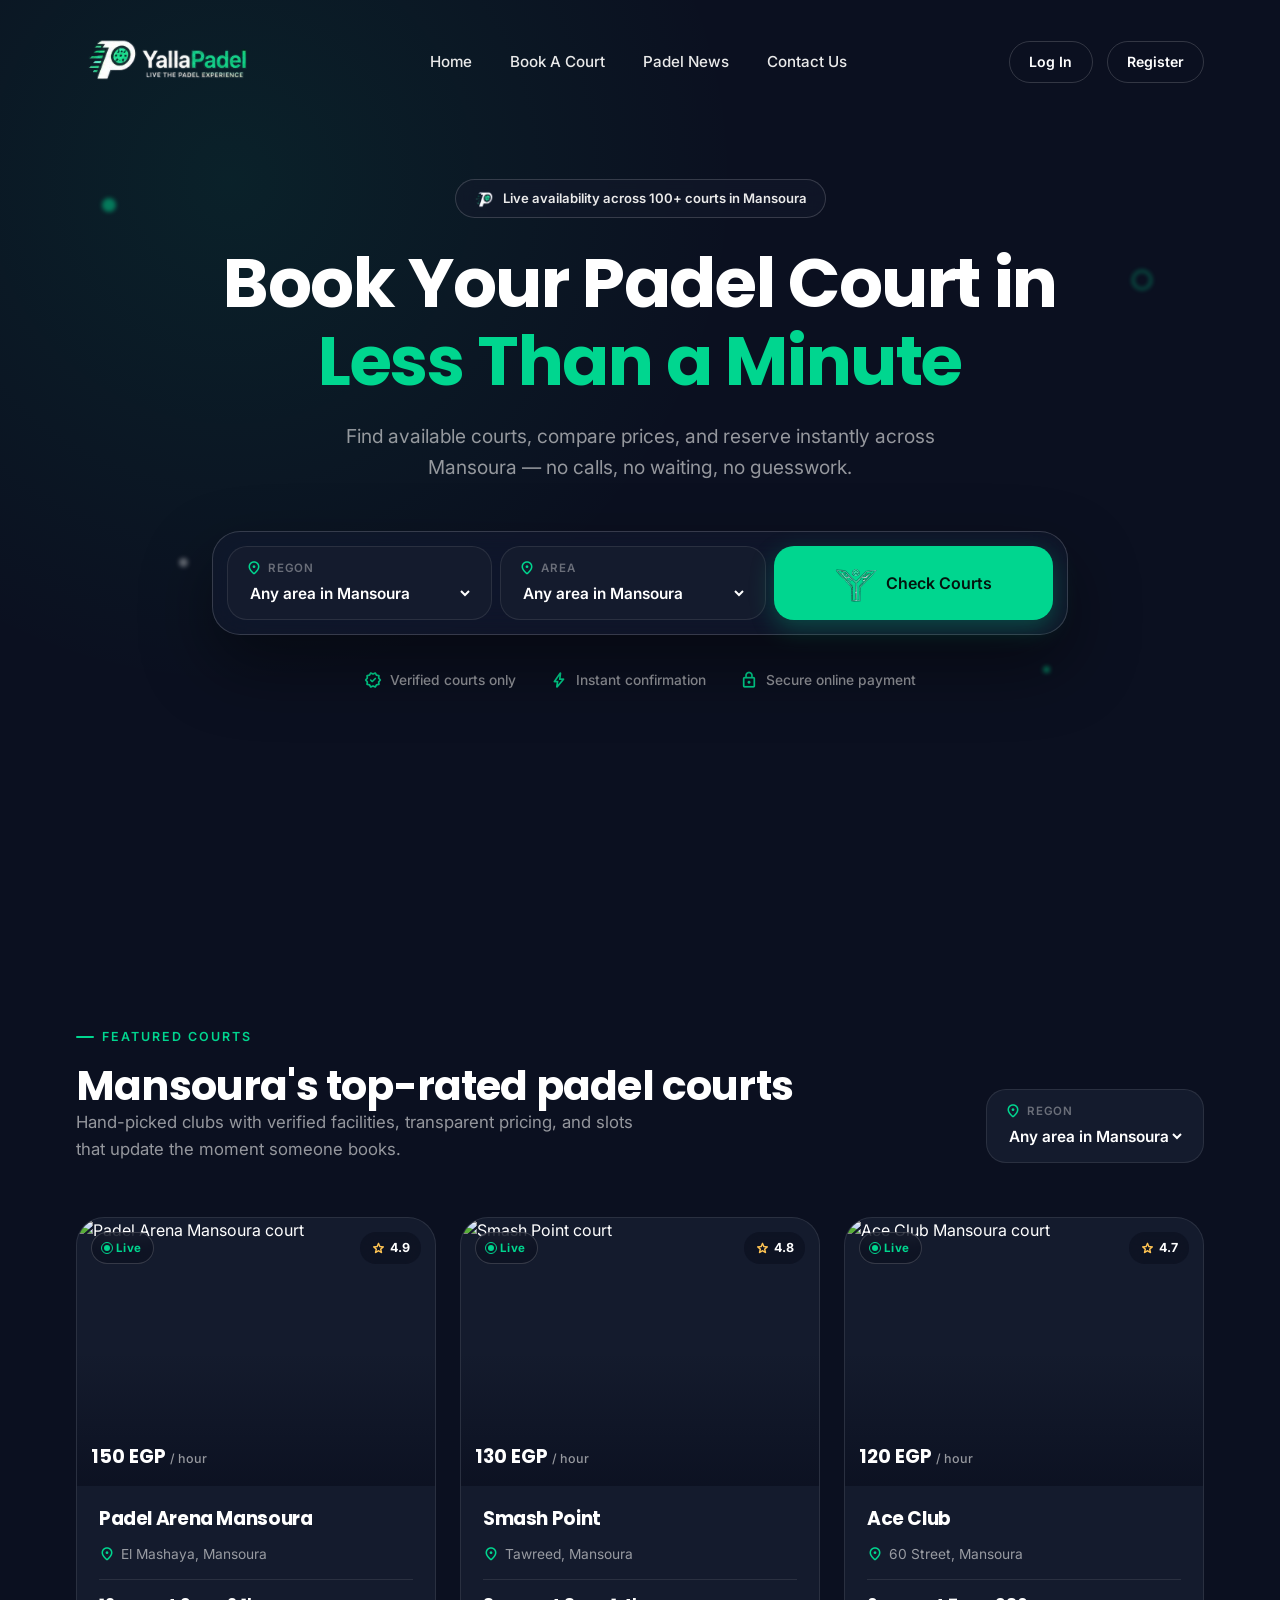
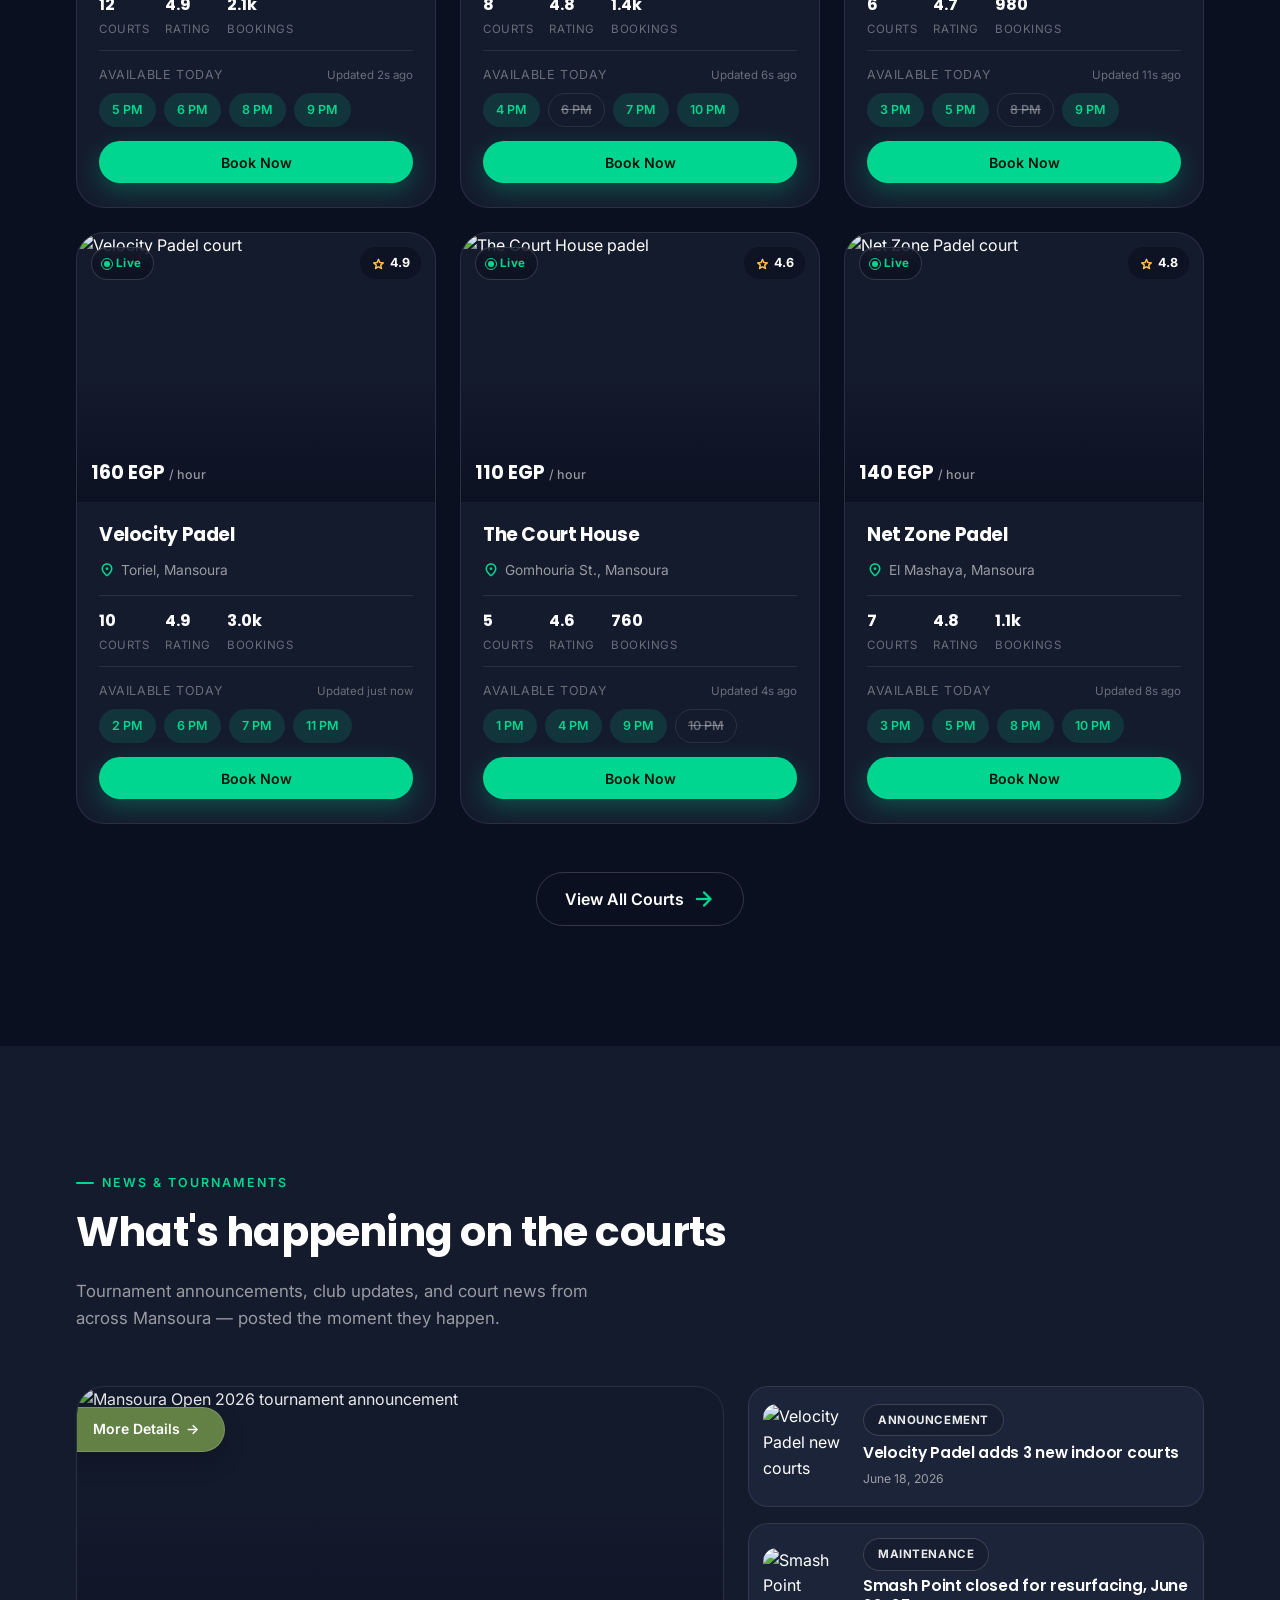
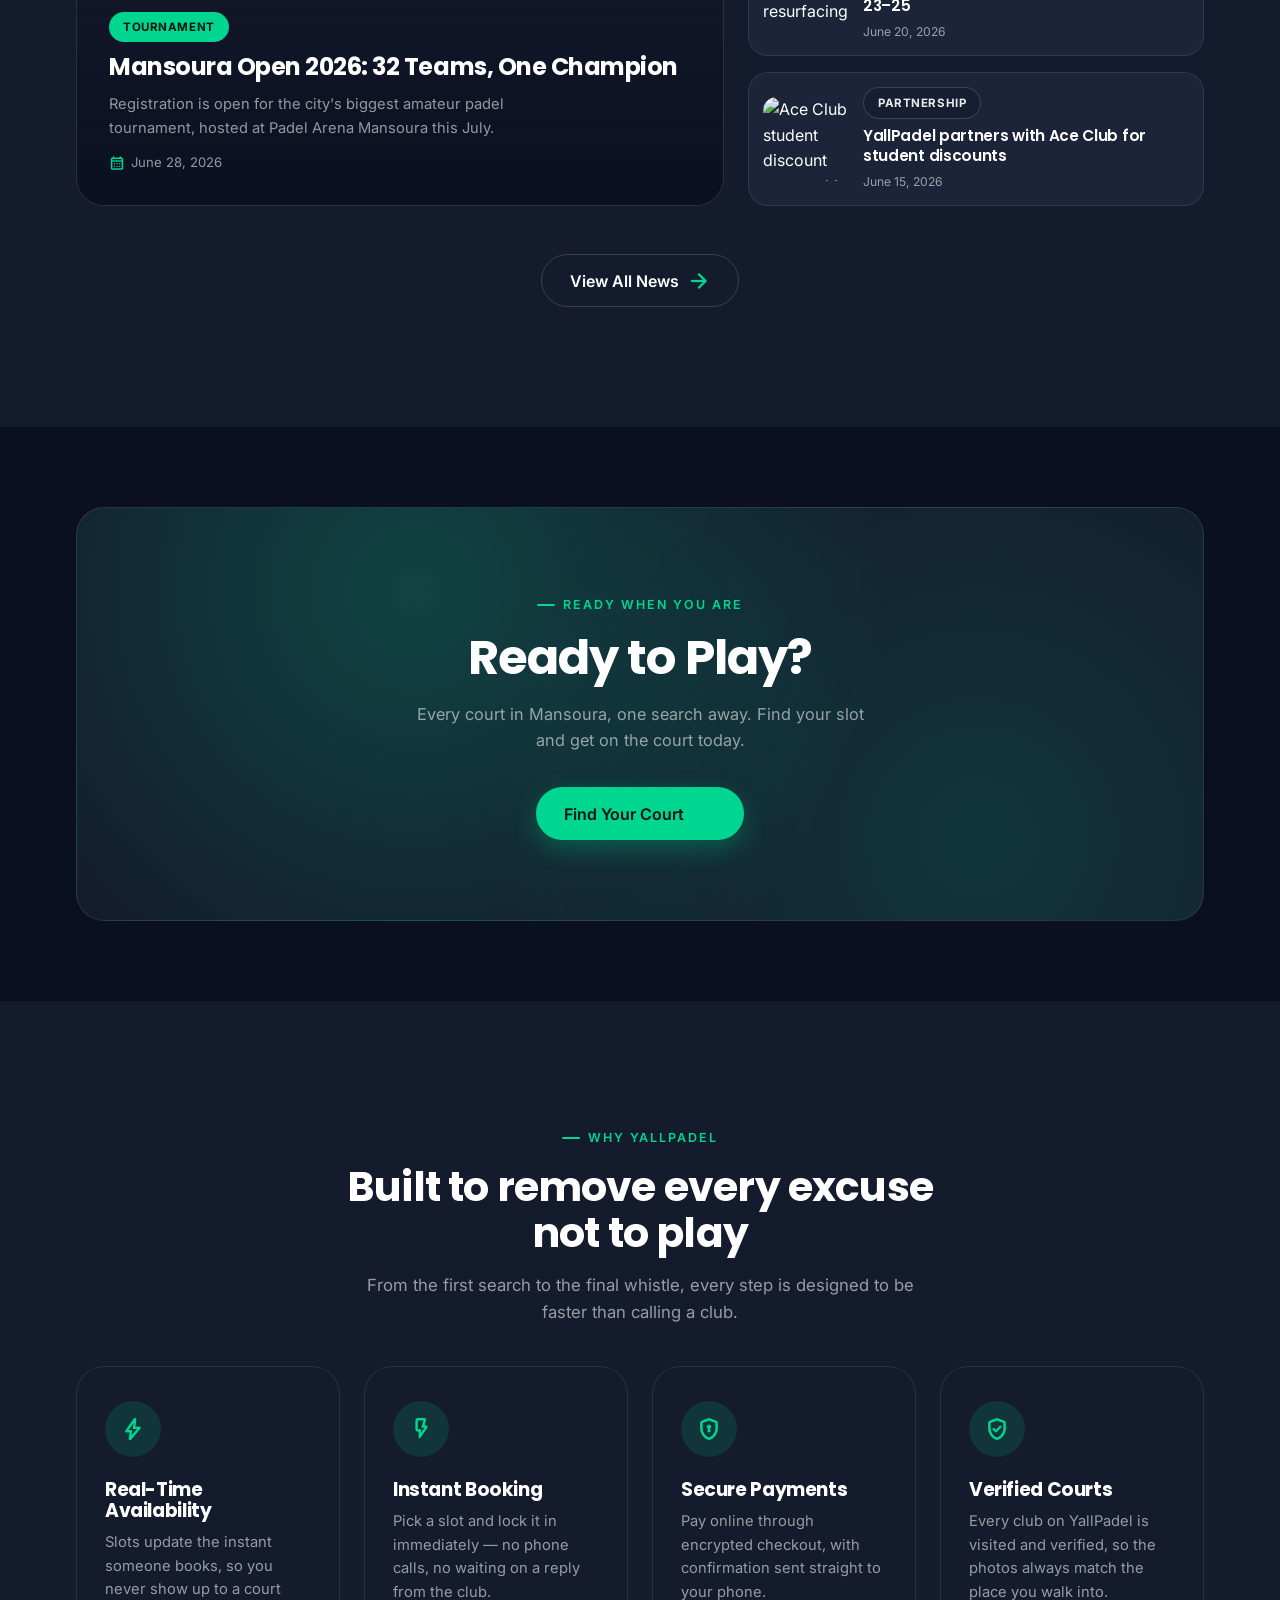
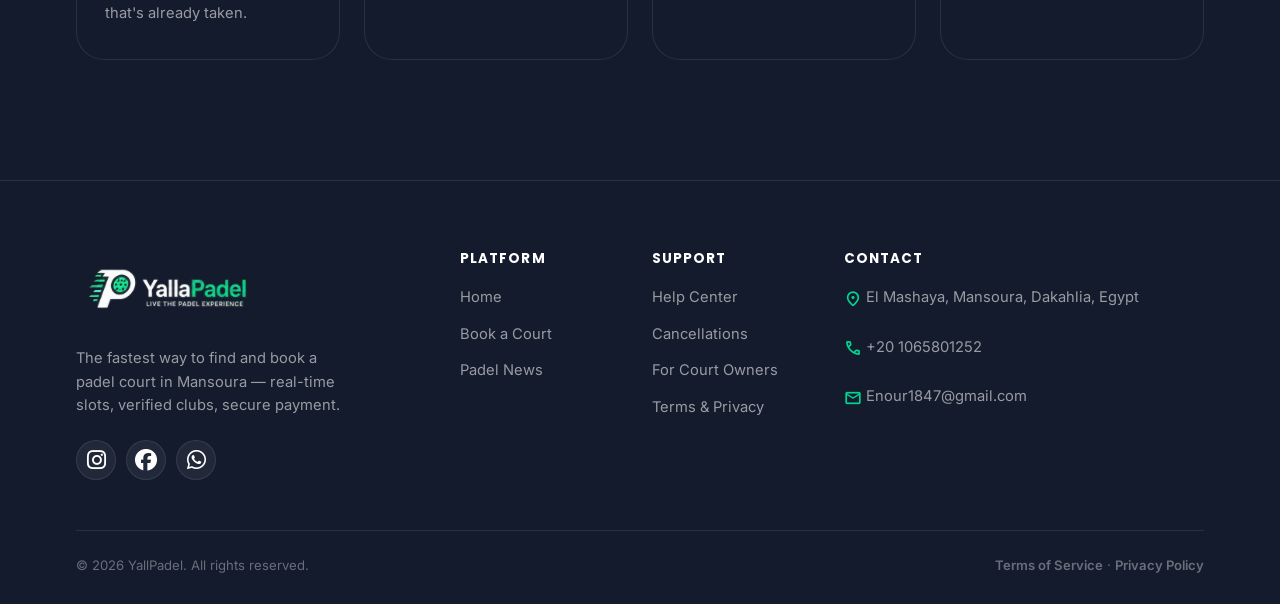
==== commit 35fc66ab: "add legal and owner-register pages" ====
--- a/index.html
+++ b/index.html
@@ -657,8 +657,8 @@
 
       <div class="footer-bottom">
         <span>© 2026 YallPadel. All rights reserved.</span>
-        <span><a href="#">Terms of Service</a> ·
-          <a href="#">Privacy Policy</a></span>
+        <span><a href="./legal.html#terms" class="auth-link">Terms of Service</a> ·
+          <a href="legal.html#privacy" class="auth-link">Privacy Policy</a>
       </div>
     </div>
   </footer>
--- a/css/login.css
+++ b/css/login.css
@@ -15,7 +15,10 @@
   position: relative;
   flex-direction: column;
   padding: 50px 56px;
-  background: linear-gradient(180deg, rgba(11, 16, 32, 0.4), rgba(11, 16, 32, 0.94)), url(https://images.unsplash.com/photo-1626224583764-f87db24ac4ea?auto=format&fit=crop&w=1200&q=80) center / cover no-repeat;
+  background:
+    linear-gradient(180deg, rgba(11, 16, 32, 0.4), rgba(11, 16, 32, 0.94)),
+    url(https://images.unsplash.com/photo-1626224583764-f87db24ac4ea?auto=format&fit=crop&w=1200&q=80)
+      center / cover no-repeat;
 }
 
 .auth-visual-content h2 {
@@ -105,6 +108,95 @@
   margin-bottom: 28px;
 }
 
+/* ===================== Account Type Selector (Register) ===================== */
+.account-type-selector {
+  display: grid;
+  grid-template-columns: 1fr 1fr;
+  gap: 10px;
+  margin-bottom: 26px;
+}
+
+.type-card {
+  display: flex;
+  flex-direction: column;
+  align-items: center;
+  gap: 10px;
+  padding: 20px 14px;
+  border-radius: var(--r-md);
+  border: 1.5px solid var(--border-glass);
+  background: var(--bg-elevated);
+  cursor: pointer;
+  text-align: center;
+  position: relative;
+  transition: all 0.3s var(--ease);
+}
+.type-card:hover {
+  border-color: var(--accent);
+  background: var(--bg-elevated-2);
+}
+.type-card.is-active {
+  border-color: var(--accent);
+  background: var(--bg-elevated-2);
+  box-shadow:
+    0 0 0 1px var(--accent),
+    var(--shadow-glow);
+}
+
+.type-icon {
+  width: 48px;
+  height: 48px;
+  border-radius: 50%;
+  background: rgba(234, 234, 234, 0.07);
+  display: flex;
+  align-items: center;
+  justify-content: center;
+  transition: background 0.3s var(--ease);
+}
+.type-icon .material-symbols-rounded {
+  font-size: 22px;
+  color: var(--text-muted);
+  transition: color 0.3s var(--ease);
+}
+.type-icon.owner {
+  background: var(--accent-soft);
+}
+.type-icon.owner .material-symbols-rounded {
+  color: var(--accent);
+}
+.type-card.is-active .type-icon {
+  background: var(--accent-soft);
+}
+.type-card.is-active .type-icon .material-symbols-rounded {
+  color: var(--accent);
+}
+
+.type-info b {
+  display: block;
+  font-family: var(--font-display);
+  font-size: 0.92rem;
+  color: var(--white);
+  margin-bottom: 4px;
+}
+.type-info span {
+  font-size: 0.76rem;
+  color: var(--text-muted);
+  line-height: 1.4;
+}
+
+.type-check {
+  position: absolute;
+  top: 10px;
+  right: 10px;
+  font-size: 18px;
+  color: var(--border-glass-strong);
+  font-variation-settings: "FILL" 0;
+  transition: all 0.3s var(--ease);
+}
+.type-card.is-active .type-check {
+  color: var(--accent);
+  font-variation-settings: "FILL" 1;
+}
+
 .social-btn {
   width: 100%;
   display: flex;
@@ -144,7 +236,7 @@
 }
 
 .field-group {
-  margin-bottom: 18px;
+  margin: 20px 0;
 }
 
 .field-group label {
@@ -268,4 +360,497 @@
   .auth-form-col {
     padding-top: 110px;
   }
-}+}
+
+/* ===================================================================
+   Owner Registration Wizard
+=================================================================== */
+.wizard-shell {
+  min-height: 100vh;
+  display: flex;
+}
+
+/* ---- Side panel ---- */
+.wizard-side {
+  flex: 0 0 320px;
+  max-width: 320px;
+  flex-direction: column;
+  justify-content: space-between;
+  padding: 48px 40px;
+  background: var(--bg-secondary);
+  border-right: 1px solid var(--border-glass);
+  position: sticky;
+  top: 0;
+  height: 100vh;
+  overflow-y: auto;
+}
+
+.wizard-steps-nav {
+  display: flex;
+  flex-direction: column;
+}
+
+.wnav-item {
+  display: flex;
+  align-items: flex-start;
+  gap: 14px;
+  position: relative;
+  z-index: 1;
+}
+.wnav-num {
+  width: 34px;
+  height: 34px;
+  border-radius: 50%;
+  flex-shrink: 0;
+  display: flex;
+  align-items: center;
+  justify-content: center;
+  background: var(--bg-elevated);
+  border: 1.5px solid var(--border-glass);
+  font-family: var(--font-display);
+  font-size: 0.84rem;
+  font-weight: 700;
+  color: var(--text-faint);
+  transition: all 0.35s var(--ease);
+}
+.wnav-label b {
+  display: block;
+  font-size: 0.9rem;
+  color: var(--text-muted);
+  transition: color 0.35s var(--ease);
+}
+.wnav-label span {
+  font-size: 0.76rem;
+  color: var(--text-faint);
+}
+
+.wnav-connector {
+  width: 1.5px;
+  height: 32px;
+  background: var(--border-glass);
+  margin: 6px 0 6px 16px;
+  transition: background 0.35s var(--ease);
+}
+
+.wnav-item.is-done .wnav-num {
+  background: var(--accent);
+  border-color: var(--accent);
+  color: #04140e;
+}
+.wnav-item.is-done .wnav-num::after {
+  content: "✓";
+}
+.wnav-item.is-done + .wnav-connector {
+  background: var(--accent);
+}
+
+.wnav-item.is-active .wnav-num {
+  background: var(--accent-soft);
+  border-color: var(--accent);
+  color: var(--accent);
+}
+.wnav-item.is-active .wnav-label b {
+  color: var(--white);
+}
+
+.wizard-side-note {
+  display: flex;
+  align-items: flex-start;
+  gap: 8px;
+  font-size: 0.8rem;
+  color: var(--text-faint);
+  line-height: 1.5;
+}
+.wizard-side-note .material-symbols-rounded {
+  color: var(--accent);
+  font-size: 18px;
+  flex-shrink: 0;
+  margin-top: 1px;
+}
+
+/* ---- Form col ---- */
+.wizard-form-col {
+  flex: 1;
+  display: flex;
+  flex-direction: column;
+  min-height: 100vh;
+}
+.wizard-topbar {
+  padding: 22px 24px;
+  justify-content: space-between;
+  align-items: center;
+  border-bottom: 1px solid var(--border-glass);
+}
+.wizard-mobile-step {
+  font-size: 0.84rem;
+  color: var(--text-muted);
+}
+.wizard-mobile-step b {
+  color: var(--accent);
+}
+
+.wizard-progress {
+  height: 3px;
+  background: var(--border-glass);
+}
+.wizard-progress-fill {
+  height: 100%;
+  background: var(--accent);
+  transition: width 0.45s var(--ease);
+}
+
+.wizard-inner {
+  flex: 1;
+  padding: 48px 40px;
+  max-width: 680px;
+  width: 100%;
+  margin: 0 auto;
+  display: flex;
+  flex-direction: column;
+  gap: 0;
+}
+
+/* ---- Steps ---- */
+.wizard-step {
+  display: none;
+}
+.wizard-step.is-active {
+  display: flex;
+  flex-direction: column;
+  gap: 0;
+}
+
+.step-header {
+  margin-bottom: 32px;
+}
+.step-header h2 {
+  font-size: 1.7rem;
+  color: var(--white);
+}
+.step-header p {
+  color: var(--text-muted);
+  margin-top: 8px;
+  font-size: 0.95rem;
+}
+
+/* Reuse field-group / field-input from style.css */
+
+.field-group label {
+  display: block;
+  font-size: 0.82rem;
+  font-weight: 600;
+  color: var(--light-gray);
+  margin-bottom: 8px;
+}
+.label-optional {
+  color: var(--text-faint);
+  font-weight: 400;
+  font-size: 0.76rem;
+}
+
+.field-textarea {
+  resize: vertical;
+  min-height: 100px;
+  padding-top: 12px !important;
+  padding-bottom: 12px !important;
+}
+
+/* ---- Court rows (step 2) ---- */
+.court-row {
+  background: var(--bg-elevated);
+  border: 1px solid var(--border-glass);
+  border-radius: var(--r-md);
+  padding: 18px;
+  margin-bottom: 14px;
+}
+.court-row-header {
+  display: flex;
+  justify-content: space-between;
+  align-items: center;
+  margin-bottom: 14px;
+}
+.court-row-header h4 {
+  font-size: 1rem;
+  color: var(--white);
+}
+.btn-remove-court {
+  color: var(--text-faint);
+  background: none;
+  border: none;
+  display: flex;
+  align-items: center;
+  gap: 4px;
+  font-size: 0.8rem;
+  transition: color 0.3s var(--ease);
+  cursor: pointer;
+}
+.btn-remove-court:hover {
+  color: #ff6b6b;
+}
+
+.btn-add-court {
+  display: flex;
+  align-items: center;
+  gap: 10px;
+  width: 100%;
+  padding: 14px;
+  border-radius: var(--r-md);
+  border: 1.5px dashed var(--border-glass-strong);
+  background: transparent;
+  color: var(--text-muted);
+  font-family: var(--font-body);
+  font-size: 0.92rem;
+  font-weight: 600;
+  cursor: pointer;
+  justify-content: center;
+  transition: all 0.3s var(--ease);
+  margin-top: 4px;
+}
+.btn-add-court:hover {
+  border-color: var(--accent);
+  color: var(--accent);
+  background: var(--accent-soft);
+}
+.btn-add-court .material-symbols-rounded {
+  color: var(--accent);
+  font-size: 20px;
+}
+
+/* ---- Photo upload (step 3) ---- */
+.photo-section {
+  margin-bottom: 28px;
+}
+.photo-section h4 {
+  font-size: 1rem;
+  color: var(--white);
+  margin-bottom: 14px;
+}
+
+.photo-drop-zone {
+  border: 2px dashed var(--border-glass-strong);
+  border-radius: var(--r-md);
+  padding: 32px 20px;
+  text-align: center;
+  cursor: pointer;
+  position: relative;
+  transition: all 0.3s var(--ease);
+  background: var(--bg-elevated);
+}
+.photo-drop-zone:hover {
+  border-color: var(--accent);
+  background: var(--accent-soft);
+}
+.photo-drop-zone input[type="file"] {
+  position: absolute;
+  inset: 0;
+  opacity: 0;
+  cursor: pointer;
+  width: 100%;
+  height: 100%;
+}
+.photo-drop-zone .material-symbols-rounded {
+  font-size: 36px;
+  color: var(--accent);
+  margin-bottom: 10px;
+}
+.photo-drop-zone p {
+  font-size: 0.88rem;
+  color: var(--text-muted);
+  margin: 0;
+}
+.photo-drop-zone span {
+  font-size: 0.78rem;
+  color: var(--text-faint);
+}
+
+.photo-previews {
+  display: flex;
+  flex-wrap: wrap;
+  gap: 10px;
+  margin-top: 12px;
+}
+.photo-preview-item {
+  width: 80px;
+  height: 80px;
+  border-radius: var(--r-sm);
+  position: relative;
+  overflow: hidden;
+  border: 1px solid var(--border-glass);
+}
+.photo-preview-item img {
+  width: 100%;
+  height: 100%;
+  object-fit: cover;
+}
+.photo-preview-item .remove-photo {
+  position: absolute;
+  top: 4px;
+  right: 4px;
+  width: 20px;
+  height: 20px;
+  border-radius: 50%;
+  background: rgba(11, 16, 32, 0.8);
+  color: var(--white);
+  display: flex;
+  align-items: center;
+  justify-content: center;
+  font-size: 12px;
+  cursor: pointer;
+  border: none;
+  transition: background 0.3s var(--ease);
+}
+.photo-preview-item .remove-photo:hover {
+  background: #ff6b6b;
+}
+
+/* ---- Amenities grid (step 4) ---- */
+.amenity-check-grid {
+  display: grid;
+  grid-template-columns: repeat(2, 1fr);
+  gap: 10px;
+}
+.amenity-check-item {
+  cursor: pointer;
+}
+.amenity-check-item input {
+  display: none;
+}
+.ach-box {
+  display: flex;
+  align-items: center;
+  gap: 10px;
+  padding: 12px 14px;
+  border-radius: var(--r-md);
+  border: 1.5px solid var(--border-glass);
+  background: var(--bg-elevated);
+  font-size: 0.88rem;
+  color: var(--text-muted);
+  font-weight: 600;
+  transition: all 0.3s var(--ease);
+}
+.ach-box .material-symbols-rounded {
+  font-size: 18px;
+  color: var(--text-faint);
+  transition: color 0.3s var(--ease);
+}
+.amenity-check-item input:checked + .ach-box {
+  border-color: var(--accent);
+  background: var(--accent-soft);
+  color: var(--white);
+}
+.amenity-check-item input:checked + .ach-box .material-symbols-rounded {
+  color: var(--accent);
+}
+
+/* ---- Hours (step 4) ---- */
+.hours-grid {
+  display: flex;
+  flex-direction: column;
+  gap: 12px;
+}
+.hours-row {
+  display: flex;
+  align-items: center;
+  gap: 10px;
+  flex-wrap: wrap;
+}
+.day-label {
+  font-size: 0.82rem;
+  font-weight: 600;
+  color: var(--light-gray);
+  width: 74px;
+  flex-shrink: 0;
+}
+.hours-sep {
+  font-size: 0.82rem;
+  color: var(--text-faint);
+}
+.flex-1 {
+  flex: 1;
+  min-width: 120px;
+}
+
+/* ---- Review (step 5) ---- */
+.review-card {
+  background: var(--bg-elevated);
+  border: 1px solid var(--border-glass);
+  border-radius: var(--r-lg);
+  padding: 24px;
+  margin-bottom: 22px;
+}
+.review-section {
+  margin-bottom: 20px;
+  padding-bottom: 20px;
+  border-bottom: 1px solid var(--border-glass);
+}
+.review-section:last-child {
+  margin-bottom: 0;
+  padding-bottom: 0;
+  border-bottom: 0;
+}
+.review-section h4 {
+  font-size: 0.78rem;
+  font-weight: 700;
+  text-transform: uppercase;
+  letter-spacing: 0.07em;
+  color: var(--accent);
+  margin-bottom: 12px;
+}
+.review-row {
+  display: flex;
+  justify-content: space-between;
+  font-size: 0.88rem;
+  margin-bottom: 8px;
+}
+.review-row span:first-child {
+  color: var(--text-muted);
+}
+.review-row span:last-child {
+  color: var(--white);
+  font-weight: 600;
+  text-align: right;
+  max-width: 60%;
+}
+
+.review-agree {
+  display: flex;
+  align-items: flex-start;
+  gap: 10px;
+  font-size: 0.84rem;
+  color: var(--text-muted);
+  margin-bottom: 24px;
+}
+.review-agree input {
+  accent-color: var(--accent);
+  width: 16px;
+  height: 16px;
+  margin-top: 2px;
+  flex-shrink: 0;
+}
+
+/* ---- Wizard nav ---- */
+.wizard-nav {
+  display: flex;
+  justify-content: space-between;
+  align-items: center;
+  margin-top: 36px;
+  padding-top: 24px;
+  border-top: 1px solid var(--border-glass);
+}
+
+@media (max-width: 991px) {
+  .wizard-inner {
+    padding: 32px 24px;
+  }
+}
+@media (max-width: 575px) {
+  .amenity-check-grid {
+    grid-template-columns: 1fr;
+  }
+  .hours-row {
+    flex-wrap: wrap;
+  }
+  .day-label {
+    width: 100%;
+  }
+}
--- a/css/style.css
+++ b/css/style.css
@@ -267,6 +267,7 @@
     "opsz" 24;
   vertical-align: middle;
   line-height: 1;
+  color: var(--accent)
 }
 
 /* ===================== Navbar ===================== */
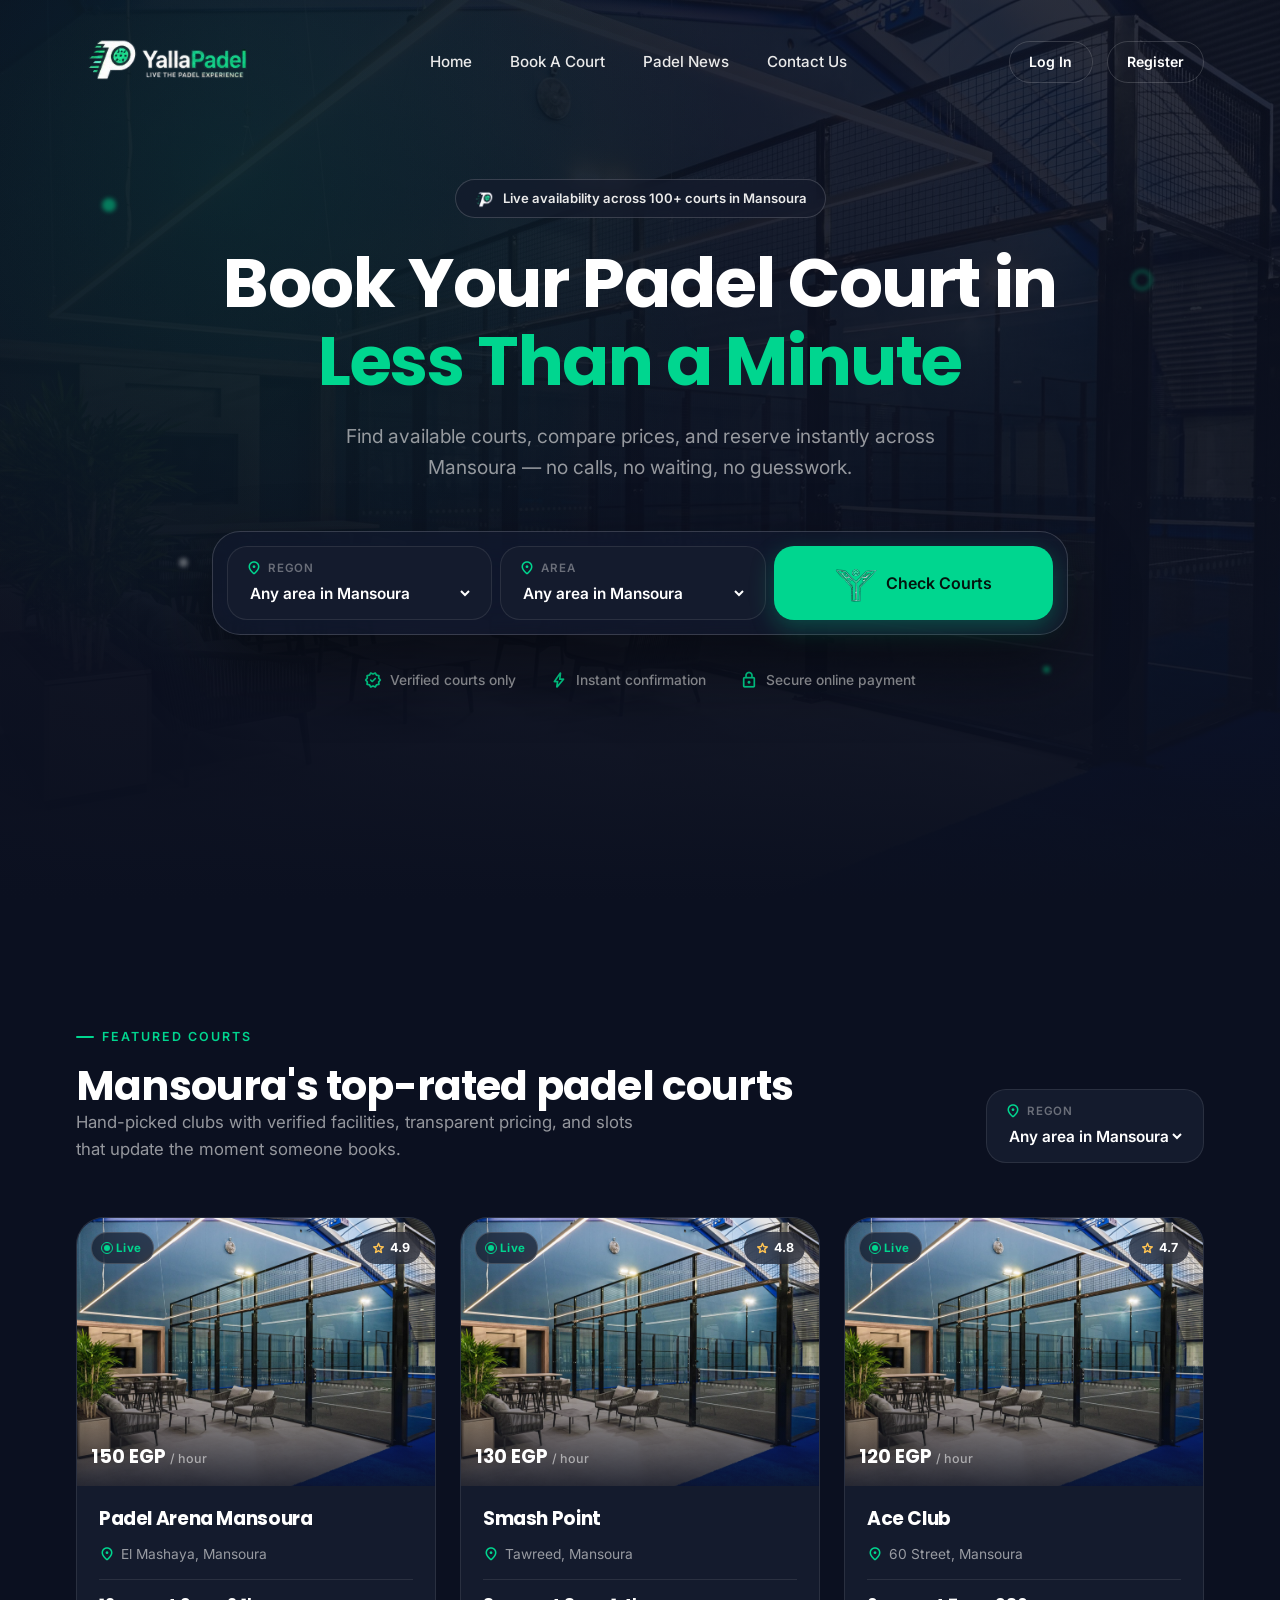
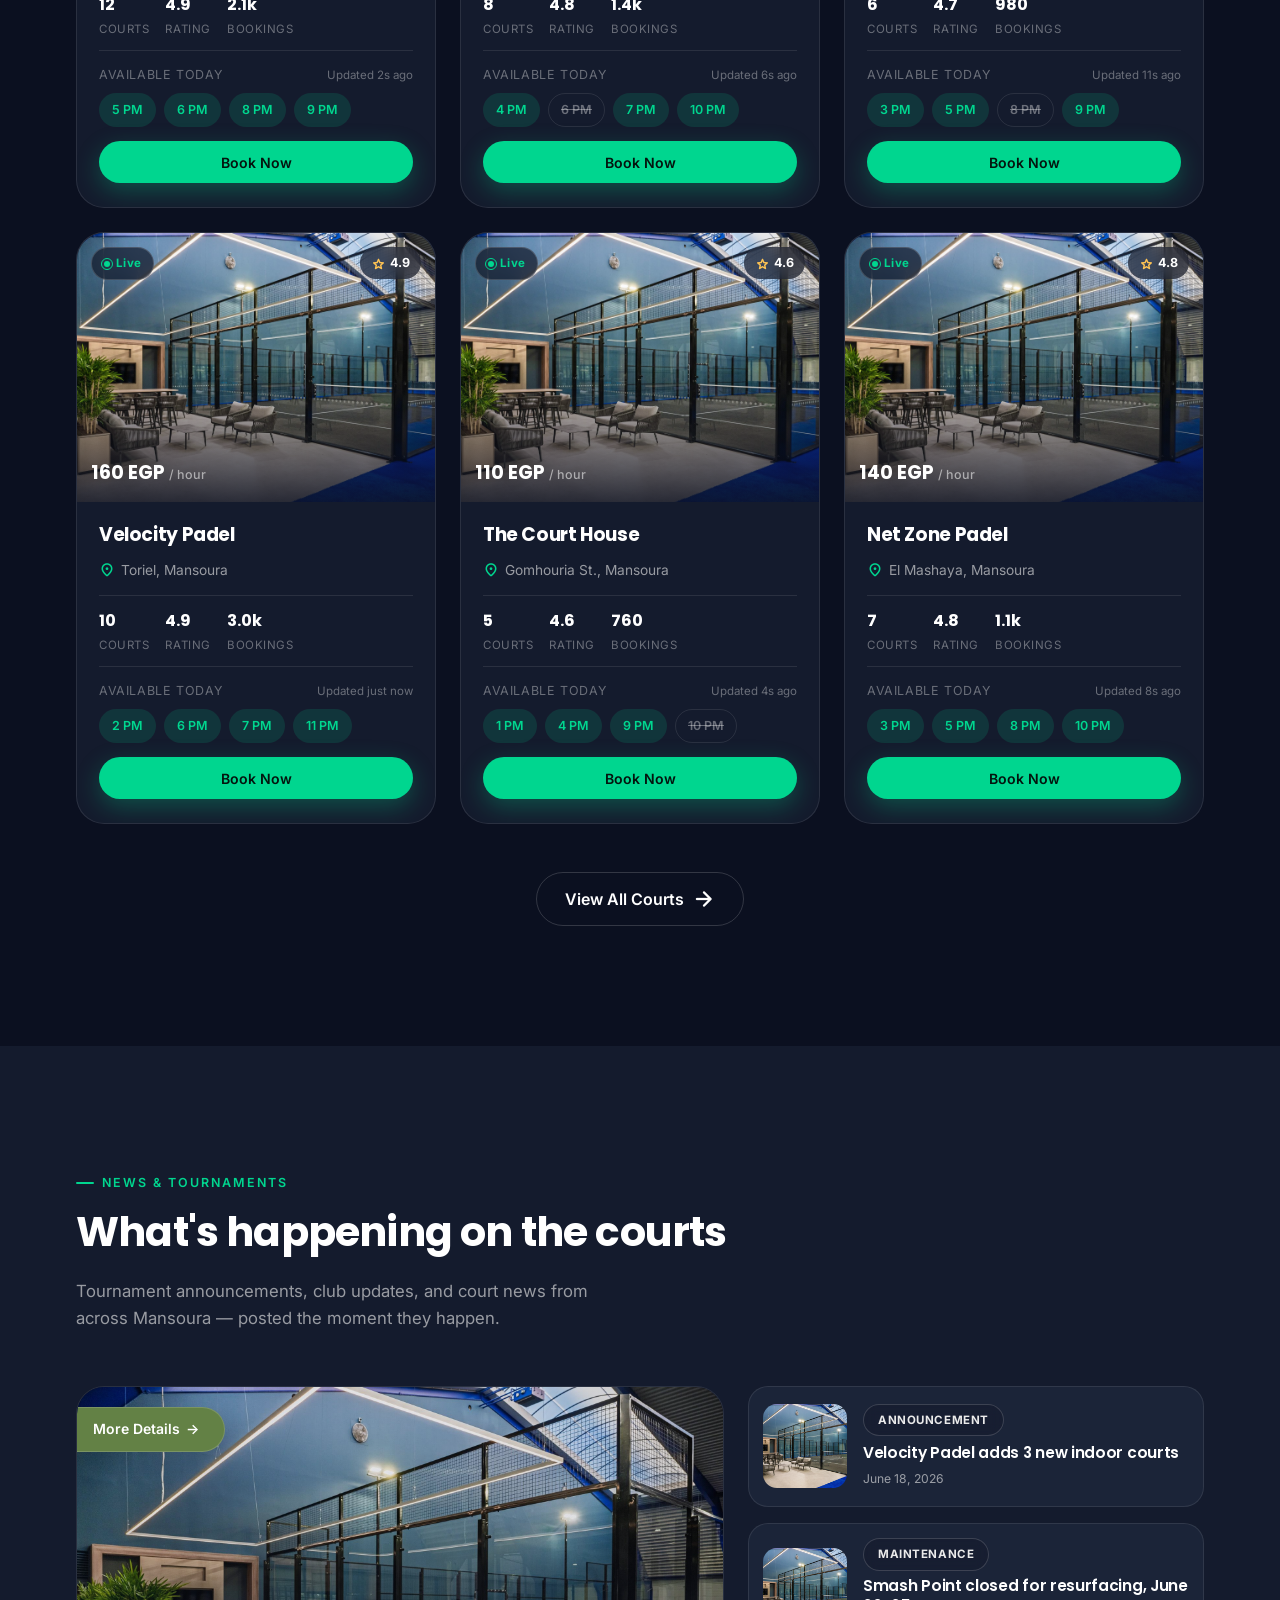
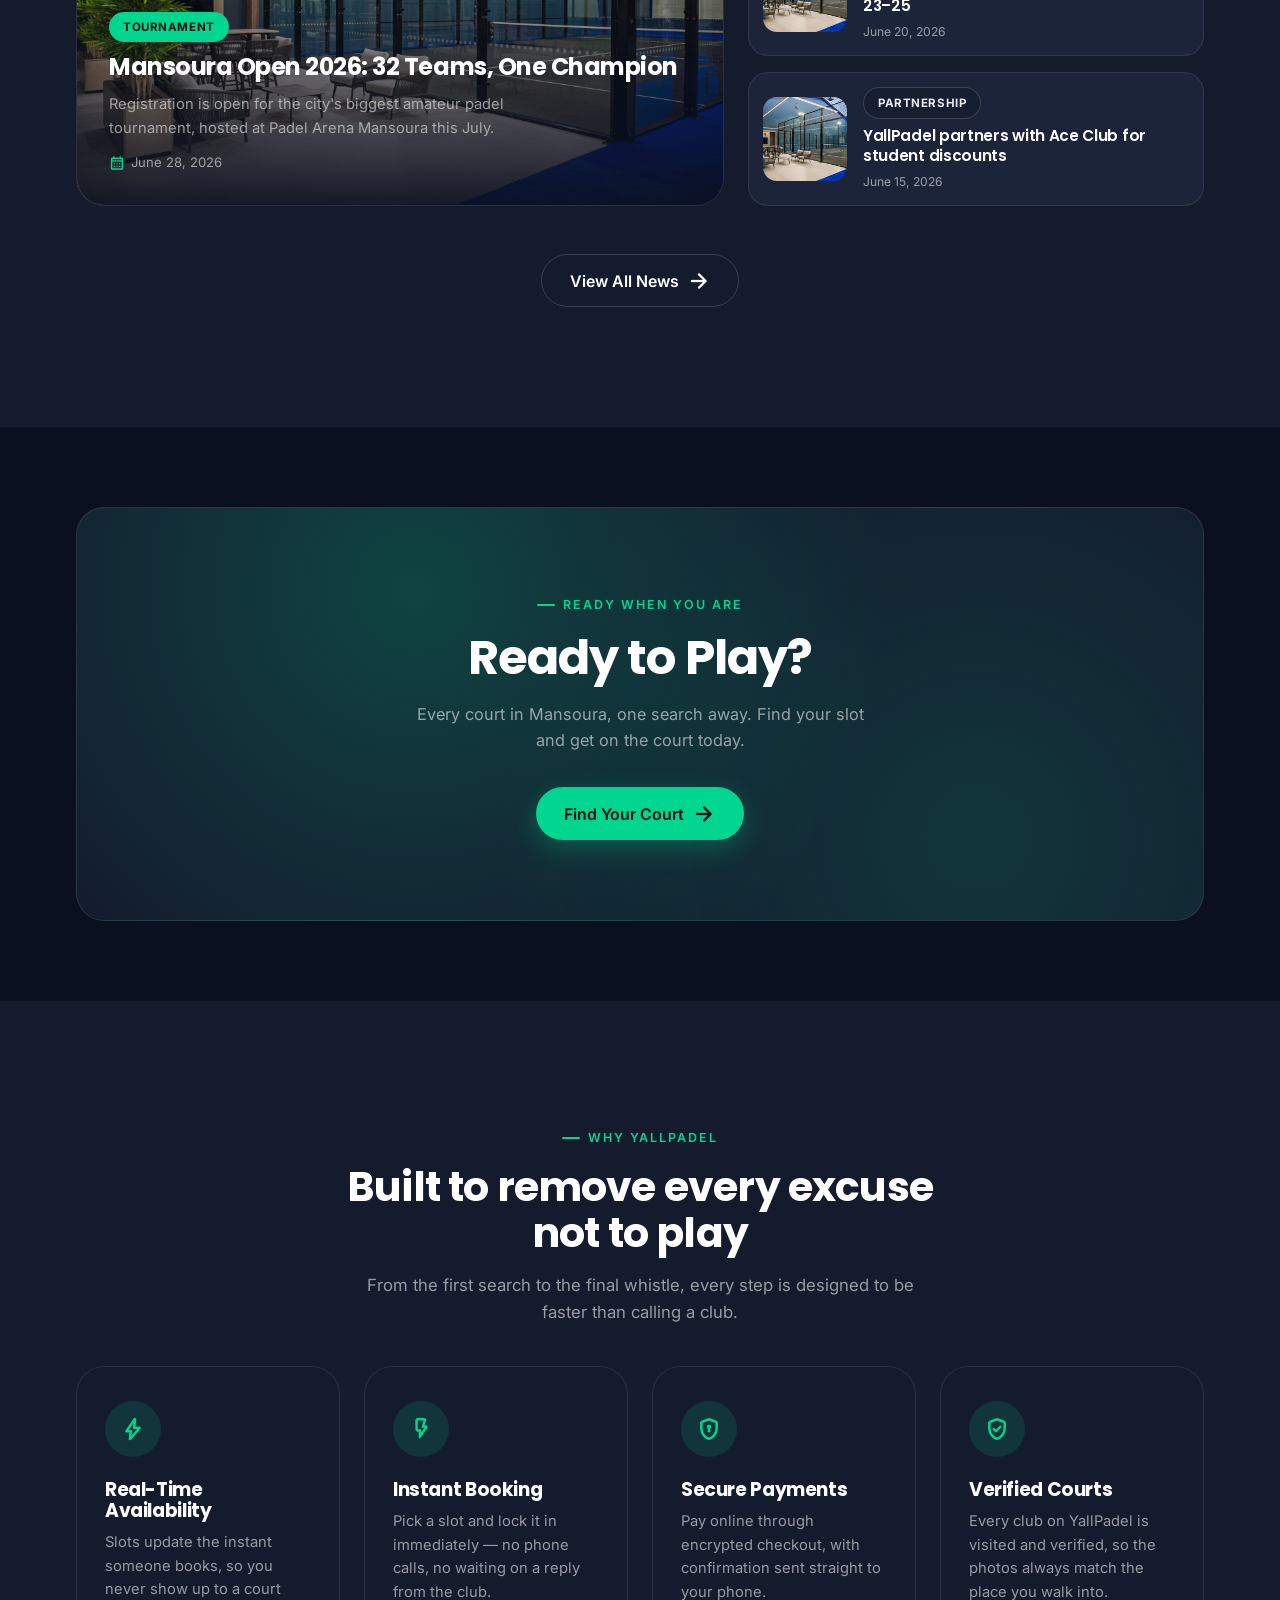
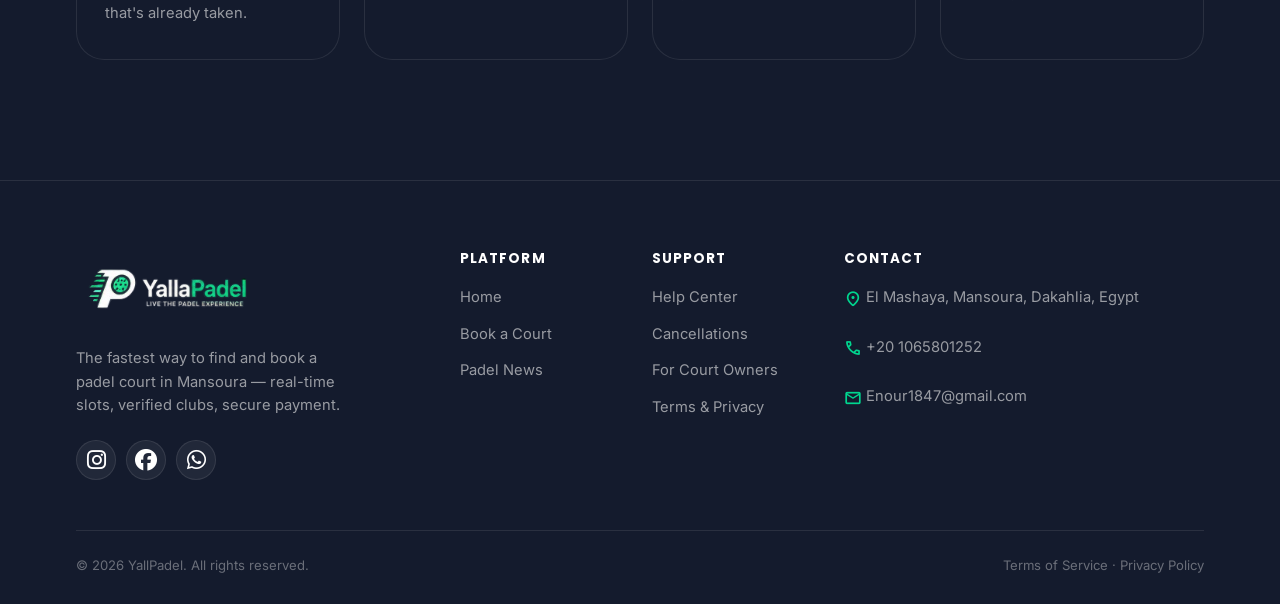
==== commit 17651a11: "update imgs" ====
--- a/index.html
+++ b/index.html
@@ -107,10 +107,10 @@
               <option>Gomhouria Street</option>
             </select>
           </div>
-          <a href="./court-details.html" class="btn btn-accent search-submit">
+          <button class="btn btn-accent search-submit">
             <img src="./assets/imgs/icon-location.png" alt="">
             Check Courts
-          </a>
+          </button>
         </div>
       </div>
 
@@ -161,7 +161,7 @@
               <span class="court-badge-live"><span class="pulse-dot"></span> Live</span>
               <span class="court-rating"><span class="material-symbols-rounded">star</span> 4.9</span>
               <img data-fallback
-                src="https://images.unsplash.com/photo-1626224583764-f87db24ac4ea?auto=format&fit=crop&w=900&q=80"
+                src="./assets/imgs/img1.jpg"
                 alt="Padel Arena Mansoura court" />
               <span class="court-price-tag">150 EGP <span>/ hour</span></span>
             </div>
@@ -206,7 +206,7 @@
               <span class="court-badge-live"><span class="pulse-dot"></span> Live</span>
               <span class="court-rating"><span class="material-symbols-rounded">star</span> 4.8</span>
               <img data-fallback
-                src="https://images.unsplash.com/photo-1599058917765-a780eda07a3e?auto=format&fit=crop&w=900&q=80"
+                src="./assets/imgs/img1.jpg"
                 alt="Smash Point court" />
               <span class="court-price-tag">130 EGP <span>/ hour</span></span>
             </div>
@@ -251,7 +251,7 @@
               <span class="court-badge-live"><span class="pulse-dot"></span> Live</span>
               <span class="court-rating"><span class="material-symbols-rounded">star</span> 4.7</span>
               <img data-fallback
-                src="https://images.unsplash.com/photo-1610890716171-6b1bb98ffd09?auto=format&fit=crop&w=900&q=80"
+                src="./assets/imgs/img1.jpg"
                 alt="Ace Club Mansoura court" />
               <span class="court-price-tag">120 EGP <span>/ hour</span></span>
             </div>
@@ -296,8 +296,7 @@
               <span class="court-badge-live"><span class="pulse-dot"></span> Live</span>
               <span class="court-rating"><span class="material-symbols-rounded">star</span> 4.9</span>
               <img data-fallback
-                src="https://images.unsplash.com/photo-1554068865-24cecd4e34b8?auto=format&fit=crop&w=900&q=80"
-                alt="Velocity Padel court" />
+                src="./assets/imgs/img1.jpg "              alt="Velocity Padel court" />
               <span class="court-price-tag">160 EGP <span>/ hour</span></span>
             </div>
             <div class="court-body">
@@ -341,8 +340,7 @@
               <span class="court-badge-live"><span class="pulse-dot"></span> Live</span>
               <span class="court-rating"><span class="material-symbols-rounded">star</span> 4.6</span>
               <img data-fallback
-                src="https://images.unsplash.com/photo-1551958219-acbc608c6377?auto=format&fit=crop&w=900&q=80"
-                alt="The Court House padel" />
+                src="./assets/imgs/img1.jpg "              alt="The Court House padel" />
               <span class="court-price-tag">110 EGP <span>/ hour</span></span>
             </div>
             <div class="court-body">
@@ -386,8 +384,7 @@
               <span class="court-badge-live"><span class="pulse-dot"></span> Live</span>
               <span class="court-rating"><span class="material-symbols-rounded">star</span> 4.8</span>
               <img data-fallback
-                src="https://images.unsplash.com/photo-1542144582-1ba00456b5e3?auto=format&fit=crop&w=900&q=80"
-                alt="Net Zone Padel court" />
+                src="./assets/imgs/img1.jpg"               alt="Net Zone Padel court" />
               <span class="court-price-tag">140 EGP <span>/ hour</span></span>
             </div>
             <div class="court-body">
@@ -452,7 +449,7 @@
           <div class="news-featured">
             <a href="./news-details.html" class="more-details">More Details</a>
             <img data-fallback
-              src="https://images.unsplash.com/photo-1622163642998-1ea32b0bbc67?auto=format&fit=crop&w=1200&q=80"
+              src="./assets/imgs/img1.jpg"
               alt="Mansoura Open 2026 tournament announcement" />
             <div class="news-featured-content">
               <span class="news-tag news-tag-tournament">Tournament</span>
@@ -471,8 +468,7 @@
         <div class="col-lg-5 d-flex flex-column gap-3">
           <a href="#" class="news-item" data-aos="fade-up" data-aos-delay="80">
             <img data-fallback
-              src="https://images.unsplash.com/photo-1554068865-24cecd4e34b8?auto=format&fit=crop&w=300&q=80"
-              alt="Velocity Padel new courts" />
+              src="./assets/imgs/img1.jpg "            alt="Velocity Padel new courts" />
             <div class="news-item-content">
               <span class="news-tag news-tag-announcement">Announcement</span>
               <h4>Velocity Padel adds 3 new indoor courts</h4>
@@ -482,7 +478,7 @@
 
           <a href="#" class="news-item" data-aos="fade-up" data-aos-delay="140">
             <img data-fallback
-              src="https://images.unsplash.com/photo-1599058917765-a780eda07a3e?auto=format&fit=crop&w=300&q=80"
+              src="./assets/imgs/img1.jpg"
               alt="Smash Point resurfacing" />
             <div class="news-item-content">
               <span class="news-tag news-tag-maintenance">Maintenance</span>
@@ -493,7 +489,7 @@
 
           <a href="#" class="news-item" data-aos="fade-up" data-aos-delay="200">
             <img data-fallback
-              src="https://images.unsplash.com/photo-1610890716171-6b1bb98ffd09?auto=format&fit=crop&w=300&q=80"
+              src="./assets/imgs/img1.jpg"
               alt="Ace Club student discount partnership" />
             <div class="news-item-content">
               <span class="news-tag news-tag-partnership">Partnership</span>
@@ -657,8 +653,8 @@
 
       <div class="footer-bottom">
         <span>© 2026 YallPadel. All rights reserved.</span>
-        <span><a href="./legal.html#terms" class="auth-link">Terms of Service</a> ·
-          <a href="legal.html#privacy" class="auth-link">Privacy Policy</a>
+        <span><a href="#">Terms of Service</a> ·
+          <a href="#">Privacy Policy</a></span>
       </div>
     </div>
   </footer>
--- a/css/login.css
+++ b/css/login.css
@@ -15,10 +15,7 @@
   position: relative;
   flex-direction: column;
   padding: 50px 56px;
-  background:
-    linear-gradient(180deg, rgba(11, 16, 32, 0.4), rgba(11, 16, 32, 0.94)),
-    url(https://images.unsplash.com/photo-1626224583764-f87db24ac4ea?auto=format&fit=crop&w=1200&q=80)
-      center / cover no-repeat;
+  background: linear-gradient(180deg, rgba(11, 16, 32, 0.4), rgba(11, 16, 32, 0.94)), url(../assets/imgs/img1.jpg) center / cover no-repeat;
 }
 
 .auth-visual-content h2 {
@@ -108,95 +105,6 @@
   margin-bottom: 28px;
 }
 
-/* ===================== Account Type Selector (Register) ===================== */
-.account-type-selector {
-  display: grid;
-  grid-template-columns: 1fr 1fr;
-  gap: 10px;
-  margin-bottom: 26px;
-}
-
-.type-card {
-  display: flex;
-  flex-direction: column;
-  align-items: center;
-  gap: 10px;
-  padding: 20px 14px;
-  border-radius: var(--r-md);
-  border: 1.5px solid var(--border-glass);
-  background: var(--bg-elevated);
-  cursor: pointer;
-  text-align: center;
-  position: relative;
-  transition: all 0.3s var(--ease);
-}
-.type-card:hover {
-  border-color: var(--accent);
-  background: var(--bg-elevated-2);
-}
-.type-card.is-active {
-  border-color: var(--accent);
-  background: var(--bg-elevated-2);
-  box-shadow:
-    0 0 0 1px var(--accent),
-    var(--shadow-glow);
-}
-
-.type-icon {
-  width: 48px;
-  height: 48px;
-  border-radius: 50%;
-  background: rgba(234, 234, 234, 0.07);
-  display: flex;
-  align-items: center;
-  justify-content: center;
-  transition: background 0.3s var(--ease);
-}
-.type-icon .material-symbols-rounded {
-  font-size: 22px;
-  color: var(--text-muted);
-  transition: color 0.3s var(--ease);
-}
-.type-icon.owner {
-  background: var(--accent-soft);
-}
-.type-icon.owner .material-symbols-rounded {
-  color: var(--accent);
-}
-.type-card.is-active .type-icon {
-  background: var(--accent-soft);
-}
-.type-card.is-active .type-icon .material-symbols-rounded {
-  color: var(--accent);
-}
-
-.type-info b {
-  display: block;
-  font-family: var(--font-display);
-  font-size: 0.92rem;
-  color: var(--white);
-  margin-bottom: 4px;
-}
-.type-info span {
-  font-size: 0.76rem;
-  color: var(--text-muted);
-  line-height: 1.4;
-}
-
-.type-check {
-  position: absolute;
-  top: 10px;
-  right: 10px;
-  font-size: 18px;
-  color: var(--border-glass-strong);
-  font-variation-settings: "FILL" 0;
-  transition: all 0.3s var(--ease);
-}
-.type-card.is-active .type-check {
-  color: var(--accent);
-  font-variation-settings: "FILL" 1;
-}
-
 .social-btn {
   width: 100%;
   display: flex;
@@ -236,7 +144,7 @@
 }
 
 .field-group {
-  margin: 20px 0;
+  margin-bottom: 18px;
 }
 
 .field-group label {
@@ -360,497 +268,4 @@
   .auth-form-col {
     padding-top: 110px;
   }
-}
-
-/* ===================================================================
-   Owner Registration Wizard
-=================================================================== */
-.wizard-shell {
-  min-height: 100vh;
-  display: flex;
-}
-
-/* ---- Side panel ---- */
-.wizard-side {
-  flex: 0 0 320px;
-  max-width: 320px;
-  flex-direction: column;
-  justify-content: space-between;
-  padding: 48px 40px;
-  background: var(--bg-secondary);
-  border-right: 1px solid var(--border-glass);
-  position: sticky;
-  top: 0;
-  height: 100vh;
-  overflow-y: auto;
-}
-
-.wizard-steps-nav {
-  display: flex;
-  flex-direction: column;
-}
-
-.wnav-item {
-  display: flex;
-  align-items: flex-start;
-  gap: 14px;
-  position: relative;
-  z-index: 1;
-}
-.wnav-num {
-  width: 34px;
-  height: 34px;
-  border-radius: 50%;
-  flex-shrink: 0;
-  display: flex;
-  align-items: center;
-  justify-content: center;
-  background: var(--bg-elevated);
-  border: 1.5px solid var(--border-glass);
-  font-family: var(--font-display);
-  font-size: 0.84rem;
-  font-weight: 700;
-  color: var(--text-faint);
-  transition: all 0.35s var(--ease);
-}
-.wnav-label b {
-  display: block;
-  font-size: 0.9rem;
-  color: var(--text-muted);
-  transition: color 0.35s var(--ease);
-}
-.wnav-label span {
-  font-size: 0.76rem;
-  color: var(--text-faint);
-}
-
-.wnav-connector {
-  width: 1.5px;
-  height: 32px;
-  background: var(--border-glass);
-  margin: 6px 0 6px 16px;
-  transition: background 0.35s var(--ease);
-}
-
-.wnav-item.is-done .wnav-num {
-  background: var(--accent);
-  border-color: var(--accent);
-  color: #04140e;
-}
-.wnav-item.is-done .wnav-num::after {
-  content: "✓";
-}
-.wnav-item.is-done + .wnav-connector {
-  background: var(--accent);
-}
-
-.wnav-item.is-active .wnav-num {
-  background: var(--accent-soft);
-  border-color: var(--accent);
-  color: var(--accent);
-}
-.wnav-item.is-active .wnav-label b {
-  color: var(--white);
-}
-
-.wizard-side-note {
-  display: flex;
-  align-items: flex-start;
-  gap: 8px;
-  font-size: 0.8rem;
-  color: var(--text-faint);
-  line-height: 1.5;
-}
-.wizard-side-note .material-symbols-rounded {
-  color: var(--accent);
-  font-size: 18px;
-  flex-shrink: 0;
-  margin-top: 1px;
-}
-
-/* ---- Form col ---- */
-.wizard-form-col {
-  flex: 1;
-  display: flex;
-  flex-direction: column;
-  min-height: 100vh;
-}
-.wizard-topbar {
-  padding: 22px 24px;
-  justify-content: space-between;
-  align-items: center;
-  border-bottom: 1px solid var(--border-glass);
-}
-.wizard-mobile-step {
-  font-size: 0.84rem;
-  color: var(--text-muted);
-}
-.wizard-mobile-step b {
-  color: var(--accent);
-}
-
-.wizard-progress {
-  height: 3px;
-  background: var(--border-glass);
-}
-.wizard-progress-fill {
-  height: 100%;
-  background: var(--accent);
-  transition: width 0.45s var(--ease);
-}
-
-.wizard-inner {
-  flex: 1;
-  padding: 48px 40px;
-  max-width: 680px;
-  width: 100%;
-  margin: 0 auto;
-  display: flex;
-  flex-direction: column;
-  gap: 0;
-}
-
-/* ---- Steps ---- */
-.wizard-step {
-  display: none;
-}
-.wizard-step.is-active {
-  display: flex;
-  flex-direction: column;
-  gap: 0;
-}
-
-.step-header {
-  margin-bottom: 32px;
-}
-.step-header h2 {
-  font-size: 1.7rem;
-  color: var(--white);
-}
-.step-header p {
-  color: var(--text-muted);
-  margin-top: 8px;
-  font-size: 0.95rem;
-}
-
-/* Reuse field-group / field-input from style.css */
-
-.field-group label {
-  display: block;
-  font-size: 0.82rem;
-  font-weight: 600;
-  color: var(--light-gray);
-  margin-bottom: 8px;
-}
-.label-optional {
-  color: var(--text-faint);
-  font-weight: 400;
-  font-size: 0.76rem;
-}
-
-.field-textarea {
-  resize: vertical;
-  min-height: 100px;
-  padding-top: 12px !important;
-  padding-bottom: 12px !important;
-}
-
-/* ---- Court rows (step 2) ---- */
-.court-row {
-  background: var(--bg-elevated);
-  border: 1px solid var(--border-glass);
-  border-radius: var(--r-md);
-  padding: 18px;
-  margin-bottom: 14px;
-}
-.court-row-header {
-  display: flex;
-  justify-content: space-between;
-  align-items: center;
-  margin-bottom: 14px;
-}
-.court-row-header h4 {
-  font-size: 1rem;
-  color: var(--white);
-}
-.btn-remove-court {
-  color: var(--text-faint);
-  background: none;
-  border: none;
-  display: flex;
-  align-items: center;
-  gap: 4px;
-  font-size: 0.8rem;
-  transition: color 0.3s var(--ease);
-  cursor: pointer;
-}
-.btn-remove-court:hover {
-  color: #ff6b6b;
-}
-
-.btn-add-court {
-  display: flex;
-  align-items: center;
-  gap: 10px;
-  width: 100%;
-  padding: 14px;
-  border-radius: var(--r-md);
-  border: 1.5px dashed var(--border-glass-strong);
-  background: transparent;
-  color: var(--text-muted);
-  font-family: var(--font-body);
-  font-size: 0.92rem;
-  font-weight: 600;
-  cursor: pointer;
-  justify-content: center;
-  transition: all 0.3s var(--ease);
-  margin-top: 4px;
-}
-.btn-add-court:hover {
-  border-color: var(--accent);
-  color: var(--accent);
-  background: var(--accent-soft);
-}
-.btn-add-court .material-symbols-rounded {
-  color: var(--accent);
-  font-size: 20px;
-}
-
-/* ---- Photo upload (step 3) ---- */
-.photo-section {
-  margin-bottom: 28px;
-}
-.photo-section h4 {
-  font-size: 1rem;
-  color: var(--white);
-  margin-bottom: 14px;
-}
-
-.photo-drop-zone {
-  border: 2px dashed var(--border-glass-strong);
-  border-radius: var(--r-md);
-  padding: 32px 20px;
-  text-align: center;
-  cursor: pointer;
-  position: relative;
-  transition: all 0.3s var(--ease);
-  background: var(--bg-elevated);
-}
-.photo-drop-zone:hover {
-  border-color: var(--accent);
-  background: var(--accent-soft);
-}
-.photo-drop-zone input[type="file"] {
-  position: absolute;
-  inset: 0;
-  opacity: 0;
-  cursor: pointer;
-  width: 100%;
-  height: 100%;
-}
-.photo-drop-zone .material-symbols-rounded {
-  font-size: 36px;
-  color: var(--accent);
-  margin-bottom: 10px;
-}
-.photo-drop-zone p {
-  font-size: 0.88rem;
-  color: var(--text-muted);
-  margin: 0;
-}
-.photo-drop-zone span {
-  font-size: 0.78rem;
-  color: var(--text-faint);
-}
-
-.photo-previews {
-  display: flex;
-  flex-wrap: wrap;
-  gap: 10px;
-  margin-top: 12px;
-}
-.photo-preview-item {
-  width: 80px;
-  height: 80px;
-  border-radius: var(--r-sm);
-  position: relative;
-  overflow: hidden;
-  border: 1px solid var(--border-glass);
-}
-.photo-preview-item img {
-  width: 100%;
-  height: 100%;
-  object-fit: cover;
-}
-.photo-preview-item .remove-photo {
-  position: absolute;
-  top: 4px;
-  right: 4px;
-  width: 20px;
-  height: 20px;
-  border-radius: 50%;
-  background: rgba(11, 16, 32, 0.8);
-  color: var(--white);
-  display: flex;
-  align-items: center;
-  justify-content: center;
-  font-size: 12px;
-  cursor: pointer;
-  border: none;
-  transition: background 0.3s var(--ease);
-}
-.photo-preview-item .remove-photo:hover {
-  background: #ff6b6b;
-}
-
-/* ---- Amenities grid (step 4) ---- */
-.amenity-check-grid {
-  display: grid;
-  grid-template-columns: repeat(2, 1fr);
-  gap: 10px;
-}
-.amenity-check-item {
-  cursor: pointer;
-}
-.amenity-check-item input {
-  display: none;
-}
-.ach-box {
-  display: flex;
-  align-items: center;
-  gap: 10px;
-  padding: 12px 14px;
-  border-radius: var(--r-md);
-  border: 1.5px solid var(--border-glass);
-  background: var(--bg-elevated);
-  font-size: 0.88rem;
-  color: var(--text-muted);
-  font-weight: 600;
-  transition: all 0.3s var(--ease);
-}
-.ach-box .material-symbols-rounded {
-  font-size: 18px;
-  color: var(--text-faint);
-  transition: color 0.3s var(--ease);
-}
-.amenity-check-item input:checked + .ach-box {
-  border-color: var(--accent);
-  background: var(--accent-soft);
-  color: var(--white);
-}
-.amenity-check-item input:checked + .ach-box .material-symbols-rounded {
-  color: var(--accent);
-}
-
-/* ---- Hours (step 4) ---- */
-.hours-grid {
-  display: flex;
-  flex-direction: column;
-  gap: 12px;
-}
-.hours-row {
-  display: flex;
-  align-items: center;
-  gap: 10px;
-  flex-wrap: wrap;
-}
-.day-label {
-  font-size: 0.82rem;
-  font-weight: 600;
-  color: var(--light-gray);
-  width: 74px;
-  flex-shrink: 0;
-}
-.hours-sep {
-  font-size: 0.82rem;
-  color: var(--text-faint);
-}
-.flex-1 {
-  flex: 1;
-  min-width: 120px;
-}
-
-/* ---- Review (step 5) ---- */
-.review-card {
-  background: var(--bg-elevated);
-  border: 1px solid var(--border-glass);
-  border-radius: var(--r-lg);
-  padding: 24px;
-  margin-bottom: 22px;
-}
-.review-section {
-  margin-bottom: 20px;
-  padding-bottom: 20px;
-  border-bottom: 1px solid var(--border-glass);
-}
-.review-section:last-child {
-  margin-bottom: 0;
-  padding-bottom: 0;
-  border-bottom: 0;
-}
-.review-section h4 {
-  font-size: 0.78rem;
-  font-weight: 700;
-  text-transform: uppercase;
-  letter-spacing: 0.07em;
-  color: var(--accent);
-  margin-bottom: 12px;
-}
-.review-row {
-  display: flex;
-  justify-content: space-between;
-  font-size: 0.88rem;
-  margin-bottom: 8px;
-}
-.review-row span:first-child {
-  color: var(--text-muted);
-}
-.review-row span:last-child {
-  color: var(--white);
-  font-weight: 600;
-  text-align: right;
-  max-width: 60%;
-}
-
-.review-agree {
-  display: flex;
-  align-items: flex-start;
-  gap: 10px;
-  font-size: 0.84rem;
-  color: var(--text-muted);
-  margin-bottom: 24px;
-}
-.review-agree input {
-  accent-color: var(--accent);
-  width: 16px;
-  height: 16px;
-  margin-top: 2px;
-  flex-shrink: 0;
-}
-
-/* ---- Wizard nav ---- */
-.wizard-nav {
-  display: flex;
-  justify-content: space-between;
-  align-items: center;
-  margin-top: 36px;
-  padding-top: 24px;
-  border-top: 1px solid var(--border-glass);
-}
-
-@media (max-width: 991px) {
-  .wizard-inner {
-    padding: 32px 24px;
-  }
-}
-@media (max-width: 575px) {
-  .amenity-check-grid {
-    grid-template-columns: 1fr;
-  }
-  .hours-row {
-    flex-wrap: wrap;
-  }
-  .day-label {
-    width: 100%;
-  }
-}
+}
--- a/css/style.css
+++ b/css/style.css
@@ -267,7 +267,6 @@
     "opsz" 24;
   vertical-align: middle;
   line-height: 1;
-  color: var(--accent)
 }
 
 /* ===================== Navbar ===================== */
@@ -363,10 +362,10 @@
   align-items: center;
   justify-content: center;
 }
-.nav-toggle span {
+.nav-toggle span{
   position: absolute;
 }
-.nav-links .logo-mobil {
+.nav-links .logo-mobil{
   display: none;
 }
 @media (max-width: 991px) {
@@ -386,9 +385,9 @@
     height: 100vh;
     justify-content: center;
   }
-  .nav-links .logo-mobil {
-    display: block;
-  }
+    .nav-links .logo-mobil {
+      display: block;
+    }
 
   .nav-links.is-open {
     transform: translateX(0);
@@ -413,26 +412,21 @@
   padding-bottom: 170px;
   overflow: hidden;
   background:
-    linear-gradient(
-      180deg,
+    linear-gradient(180deg,
       rgba(11, 16, 32, 0.55) 0%,
       rgba(11, 16, 32, 0.78) 55%,
-      var(--bg-primary) 100%
-    ),
+      var(--bg-primary) 100%),
     linear-gradient(120deg, rgba(11, 16, 32, 0.92), rgba(11, 16, 32, 0.55)),
-    url("https://images.unsplash.com/photo-1626224583764-f87db24ac4ea?auto=format&fit=crop&w=2000&q=80")
-      center/cover no-repeat;
+    url("../assets/imgs/img1.jpg") center/cover no-repeat;
 }
 
 .hero::before {
   content: "";
   position: absolute;
   inset: 0;
-  background: radial-gradient(
-    circle at 18% 20%,
-    var(--accent-glow),
-    transparent 40%
-  );
+  background: radial-gradient(circle at 18% 20%,
+      var(--accent-glow),
+      transparent 40%);
   opacity: 0.25;
   pointer-events: none;
 }
@@ -485,6 +479,7 @@
 }
 
 @keyframes floatY {
+
   0%,
   100% {
     transform: translateY(0);
@@ -714,11 +709,9 @@
   content: "";
   position: absolute;
   inset: 0;
-  background: linear-gradient(
-    180deg,
-    transparent 50%,
-    rgba(11, 16, 32, 0.85) 100%
-  );
+  background: linear-gradient(180deg,
+      transparent 50%,
+      rgba(11, 16, 32, 0.85) 100%);
 }
 
 .court-badge-live {
@@ -877,7 +870,7 @@
 }
 
 .slot-chip.is-leaving {
-  /* opacity: 0; */
+  opacity: 0;
   transform: scale(0.7);
 }
 
@@ -968,16 +961,12 @@
   padding: 80px 40px;
   text-align: center;
   background:
-    radial-gradient(
-      circle at 30% 20%,
+    radial-gradient(circle at 30% 20%,
       rgba(0, 214, 143, 0.22),
-      transparent 55%
-    ),
-    radial-gradient(
-      circle at 80% 80%,
+      transparent 55%),
+    radial-gradient(circle at 80% 80%,
       rgba(0, 214, 143, 0.14),
-      transparent 50%
-    ),
+      transparent 50%),
     var(--bg-secondary);
   border: 1px solid var(--border-glass);
 }
@@ -1049,7 +1038,7 @@
 }
 
 .social-row a {
-  font-size: 22px;
+    font-size: 22px;
   width: 40px;
   height: 40px;
   border-radius: 50%;
@@ -1070,6 +1059,7 @@
   color: #04140e;
   transform: translateY(-3px);
 }
+
 
 .footer-bottom {
   margin-top: 50px;
@@ -1126,7 +1116,7 @@
   outline: 2px solid transparent;
   outline-offset: 2px;
 }
-.gallery-thumbs .swiper-wrapper {
+.gallery-thumbs .swiper-wrapper{
   display: flex;
 }
 
@@ -1222,19 +1212,17 @@
 
 .info-card h3 {
   font-size: 1.15rem;
-  margin: 18px 0;
+  margin-bottom: 18px;
   color: var(--white);
 }
 
 .amenity-grid {
-  display: flex;
-  justify-content: center;
-  flex-wrap: wrap;
+  display: grid;
+  grid-template-columns: repeat(2, 1fr);
   gap: 16px;
 }
 
 .amenity-item {
-  /* width: stretch; */
   display: flex;
   align-items: center;
   gap: 12px;
@@ -1261,11 +1249,9 @@
   border: 1px solid var(--border-glass);
   aspect-ratio: 16/9;
   position: relative;
-  background: linear-gradient(
-    135deg,
-    var(--bg-elevated) 0%,
-    var(--bg-secondary) 100%
-  );
+  background: linear-gradient(135deg,
+      var(--bg-elevated) 0%,
+      var(--bg-secondary) 100%);
   display: flex;
   align-items: center;
   justify-content: center;
@@ -1302,152 +1288,6 @@
   animation: pulseRing 2s ease-out infinite;
 }
 
-/* ===================== Court Selector ===================== */
-.court-selector {
-  display: grid;
-  grid-template-columns: repeat(3, 1fr);
-  gap: 10px;
-  margin-bottom: 28px;
-}
-
-.court-pill {
-  width: 100%;
-  height: 150px;
-  display: flex;
-  flex-direction: column;
-  align-items: center;
-  gap: 8px;
-  padding: 16px 10px;
-  background: var(--bg-elevated);
-  border: 1px solid var(--border-glass);
-  border-radius: var(--r-md);
-  cursor: pointer;
-  text-align: center;
-  transition: all 0.3s var(--ease);
-  position: relative;
-  overflow: hidden;
-}
-.court-pill::before {
-  content: "";
-  position: absolute;
-  inset: 0;
-  background: var(--accent-soft);
-  opacity: 0;
-  transition: opacity 0.3s var(--ease);
-}
-.court-pill:hover {
-  border-color: var(--accent);
-  transform: translateY(-2px);
-}
-.court-pill:hover::before {
-  opacity: 1;
-}
-.court-pill.is-active {
-  border-color: var(--accent);
-  background: var(--bg-elevated-2);
-  box-shadow:
-    0 0 0 1px var(--accent),
-    var(--shadow-glow);
-}
-.court-pill.is-active::before {
-  opacity: 1;
-}
-.court-img {
-  position: absolute;
-  inset: 0;
-  width: 100%;
-  height: 100%;
-}
-.court-img img {
-  width: 100%;
-  height: 100%;
-  object-fit: cover;
-  transition: transform 0.5s var(--ease);
-}
-.court-pill:hover .court-img img {
-  transform: scale(1.07);
-}
-
-.court-img::after {
-  content: "";
-  position: absolute;
-  inset: 0;
-  background: linear-gradient(
-    180deg,
-    rgba(11, 16, 32, 0.08) 0%,
-    rgba(11, 16, 32, 0.55) 50%,
-    rgba(11, 16, 32, 0.9) 100%
-  );
-}
-
-.court-pill-info {
-  position: absolute;
-  bottom: 0;
-  left: 0;
-  right: 0;
-  z-index: 2;
-  padding: 12px;
-  display: flex;
-  flex-direction: column;
-  gap: 2px;
-}
-.court-pill-name {
-  font-family: var(--font-display);
-  font-size: 0.92rem;
-  font-weight: 700;
-  color: var(--white);
-}
-.court-pill-type {
-  font-size: 0.7rem;
-  color: rgba(255, 255, 255, 0.6);
-  text-transform: uppercase;
-  letter-spacing: 0.06em;
-}
-.court-pill-status {
-  position: absolute;
-  top: 10px;
-  right: 10px;
-  z-index: 2;
-  font-size: 0.68rem;
-  font-weight: 700;
-  padding: 4px 10px;
-  border-radius: var(--r-pill);
-  letter-spacing: 0.03em;
-  backdrop-filter: blur(6px);
-}
-.court-pill-status.available {
-  background: rgba(0, 214, 143, 0.2);
-  color: var(--accent);
-  border: 1px solid rgba(0, 214, 143, 0.3);
-}
-.court-pill-status.busy {
-  background: rgba(0, 0, 0, 0.4);
-  color: rgba(255, 255, 255, 0.5);
-  border: 1px solid rgba(255, 255, 255, 0.1);
-}
-
-/* Busy court مش ممكن تختاره */
-.court-pill:has(.busy) {
-  opacity: 0.6;
-  cursor: not-allowed;
-}
-.court-pill:has(.busy):hover {
-  transform: none;
-  border-color: var(--border-glass);
-}
-.court-pill:has(.busy)::before {
-  display: none;
-}
-
-@media (max-width: 575px) {
-  .court-selector {
-    grid-template-columns: repeat(2, 1fr);
-  }
-  .amenity-item {
-    width: stretch;
-  }
-}
-
 /* Calendar / slots */
 .date-strip {
   display: flex;
@@ -1465,7 +1305,6 @@
   flex: 0 0 auto;
   width: 64px;
   padding: 12px 0;
-  margin: 12px 0;
   text-align: center;
   border-radius: var(--r-md);
   border: 1px solid var(--border-glass);
@@ -1549,7 +1388,7 @@
 }
 
 .btn.disabled {
-  opacity: 0.45;
+  opacity: .45;
   pointer-events: none;
   cursor: not-allowed;
 }
@@ -1915,7 +1754,7 @@
   font-size: 14px;
   font-weight: 600;
 
-  box-shadow: 0 10px 25px rgba(0, 0, 0, 0.15);
+  box-shadow: 0 10px 25px rgba(0, 0, 0, .15);
   z-index: 3;
 }
 
@@ -1936,11 +1775,9 @@
   content: "";
   position: absolute;
   inset: 0;
-  background: linear-gradient(
-    180deg,
-    rgba(11, 16, 32, 0.1) 30%,
-    rgba(11, 16, 32, 0.95) 100%
-  );
+  background: linear-gradient(180deg,
+      rgba(11, 16, 32, 0.1) 30%,
+      rgba(11, 16, 32, 0.95) 100%);
 }
 
 .news-featured-content {
@@ -2076,20 +1913,20 @@
   color: var(--white);
   padding: 9px 16px;
   border-radius: var(--r-pill);
-  font-size: 0.8rem;
+  font-size: .8rem;
   font-weight: 600;
-  transition: all 0.3s var(--ease);
+  transition: all .3s var(--ease);
 }
 
 .more-details::after {
-  content: "→";
-  transition: transform 0.3s var(--ease);
+  content: '→';
+  transition: transform .3s var(--ease);
 }
 
 .more-details:hover {
   background: var(--accent);
   border-color: var(--accent);
-  color: #04140e;
+  color: #04140E;
 }
 
 .more-details:hover::after {
@@ -2145,7 +1982,7 @@
 
 .news-feature-info p {
   color: var(--text-muted);
-  font-size: 0.96rem;
+  font-size: .96rem;
 }
 
 .news-filter-row {
@@ -2160,10 +1997,7 @@
   height: 100%;
   display: flex;
   flex-direction: column;
-  transition:
-    transform 0.4s var(--ease),
-    border-color 0.4s var(--ease),
-    box-shadow 0.4s var(--ease);
+  transition: transform .4s var(--ease), border-color .4s var(--ease), box-shadow .4s var(--ease);
 }
 
 .news-card:hover {
@@ -2182,7 +2016,7 @@
   width: 100%;
   height: 100%;
   object-fit: cover;
-  transition: transform 0.6s var(--ease);
+  transition: transform .6s var(--ease);
 }
 
 .news-card:hover .news-card-media img {
@@ -2211,7 +2045,7 @@
 }
 
 .news-card-excerpt {
-  font-size: 0.88rem;
+  font-size: .88rem;
   color: var(--text-muted);
   line-height: 1.6;
 }
@@ -2229,14 +2063,14 @@
   display: inline-flex;
   align-items: center;
   gap: 5px;
-  font-size: 0.84rem;
+  font-size: .84rem;
   font-weight: 700;
   color: var(--accent);
 }
 
 .read-more-link .material-symbols-rounded {
   font-size: 16px;
-  transition: transform 0.3s var(--ease);
+  transition: transform .3s var(--ease);
 }
 
 .news-card:hover .read-more-link .material-symbols-rounded {
@@ -2312,11 +2146,9 @@
 /* ===================== Misc / Reveal helpers ===================== */
 .img-fallback {
   background:
-    radial-gradient(
-      circle at 30% 20%,
+    radial-gradient(circle at 30% 20%,
       rgba(0, 214, 143, 0.25),
-      transparent 55%
-    ),
+      transparent 55%),
     linear-gradient(135deg, var(--bg-elevated-2), var(--bg-secondary));
 }
 
@@ -2331,9 +2163,10 @@
   transition-timing-function: var(--ease) !important;
 }
 
+
 /* ===================== Court Owner Modal ===================== */
 .modal-backdrop.show {
-  opacity: 0.75;
+  opacity: .75;
   backdrop-filter: blur(2px);
 }
 
@@ -2359,7 +2192,7 @@
   background: var(--glass-fill-light);
   border: 1px solid var(--border-glass);
   color: var(--text-muted);
-  transition: all 0.3s var(--ease);
+  transition: all .3s var(--ease);
 }
 
 .btn-close-ph:hover {
@@ -2390,7 +2223,7 @@
 
 .owner-modal-sub {
   color: var(--text-muted);
-  font-size: 0.92rem;
+  font-size: .92rem;
   margin-bottom: 26px;
 }
 
@@ -2400,7 +2233,7 @@
   justify-content: center;
   gap: 6px;
   text-align: center;
-  font-size: 0.8rem;
+  font-size: .8rem;
   color: var(--text-faint);
   margin-top: 16px;
 }
@@ -2414,4 +2247,4 @@
   .owner-modal-content {
     padding: 30px 22px;
   }
-}
+}
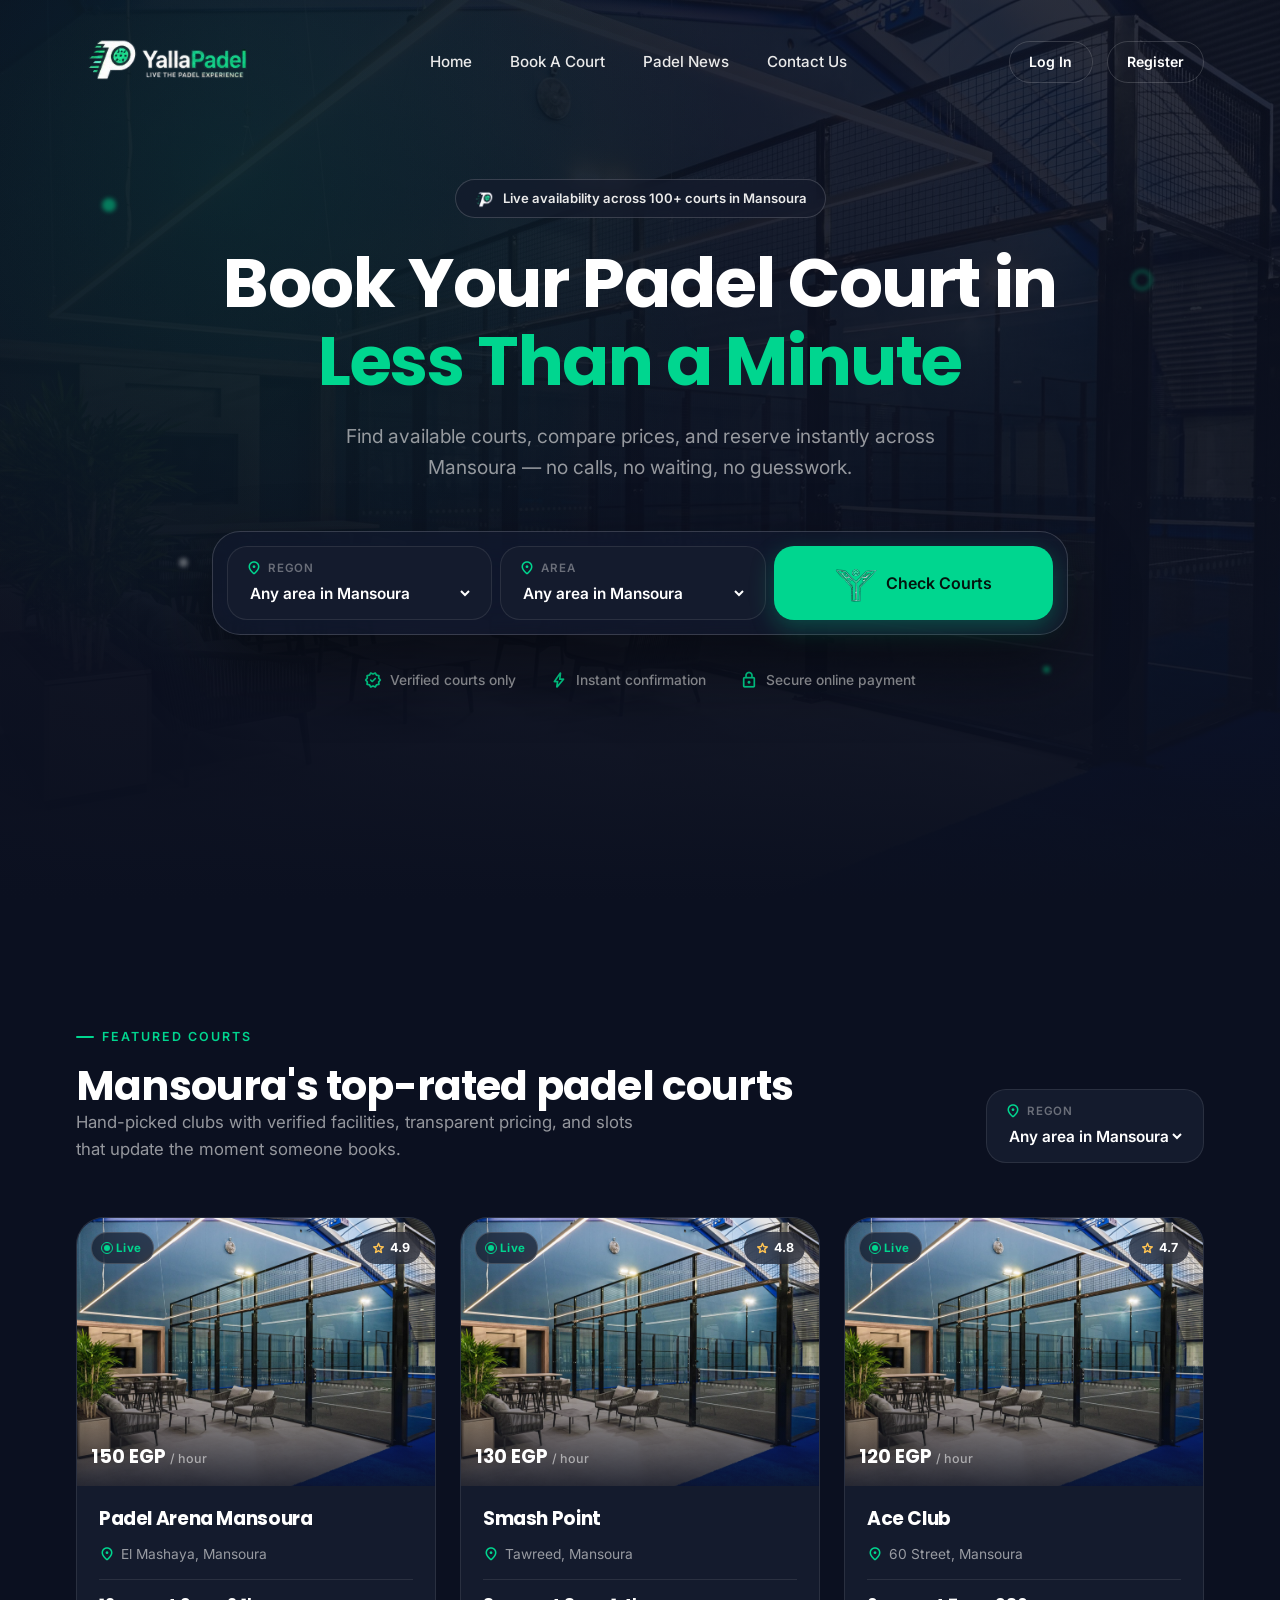
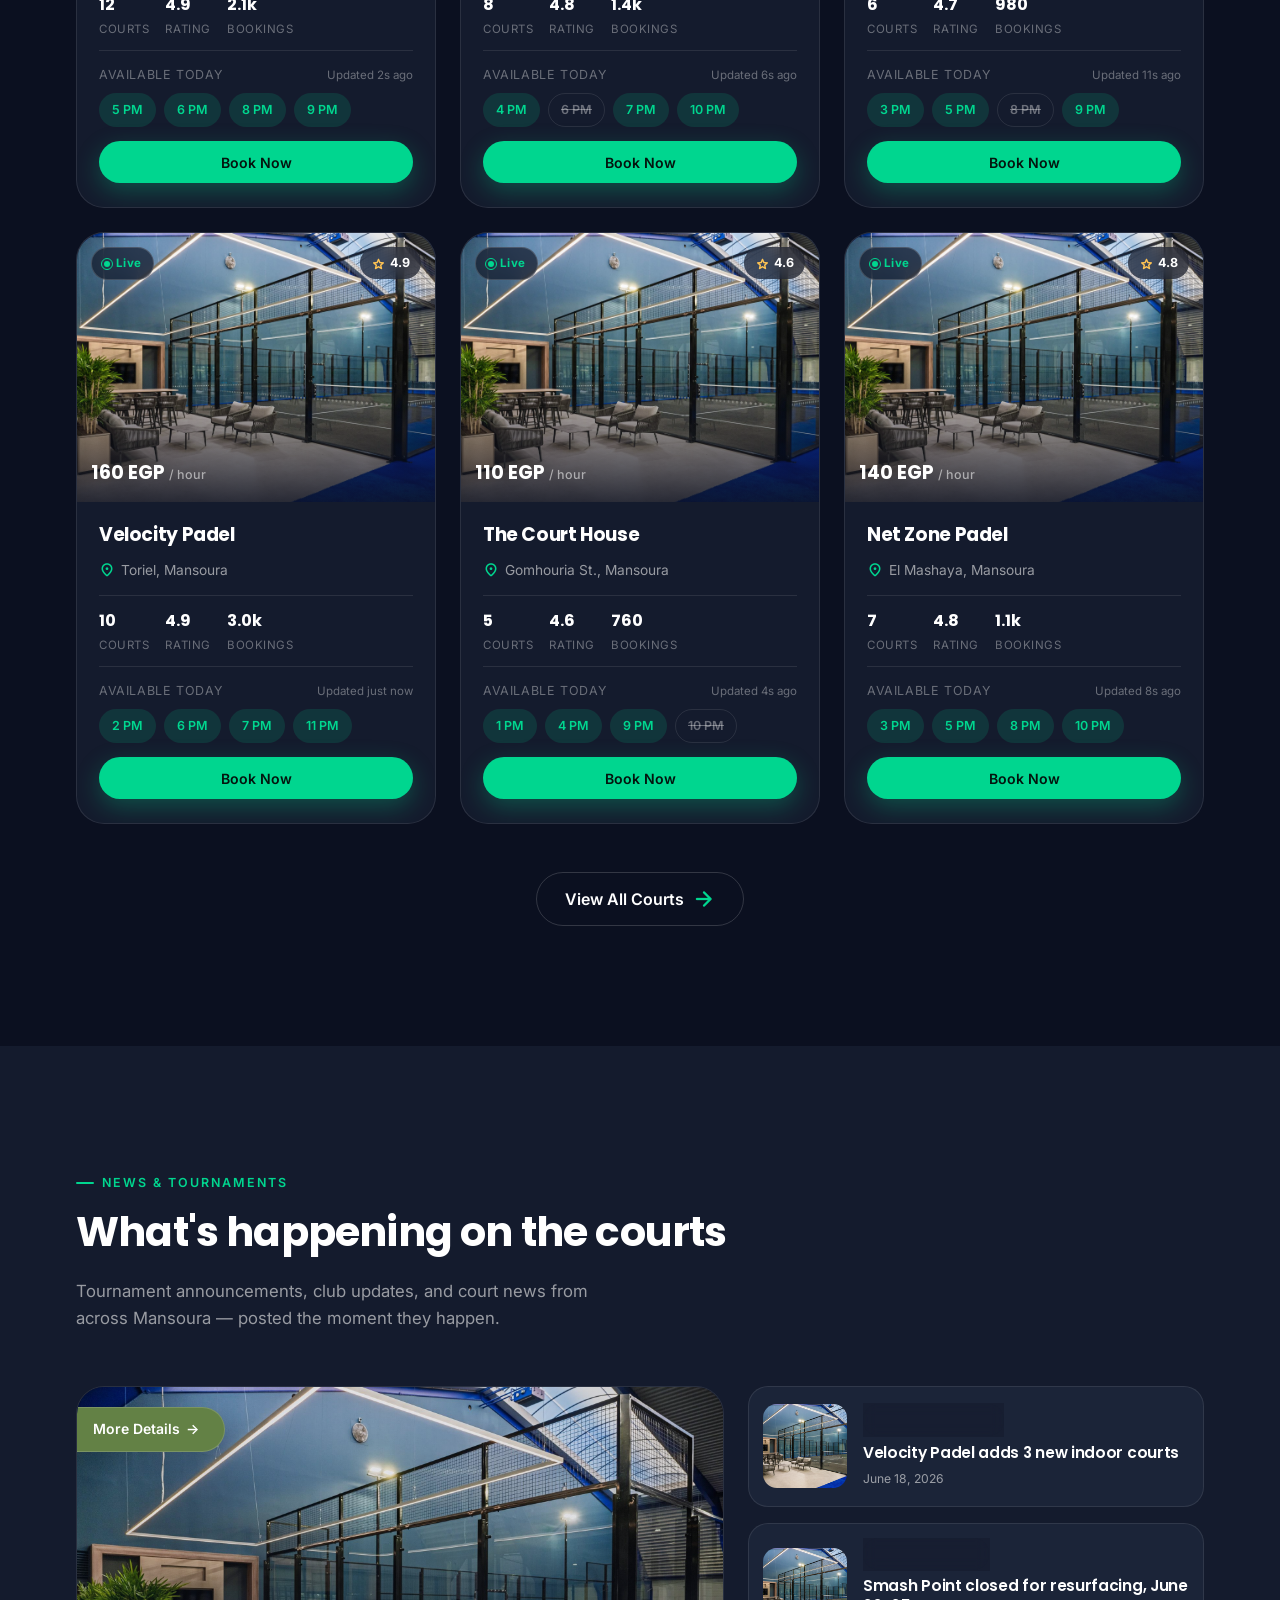
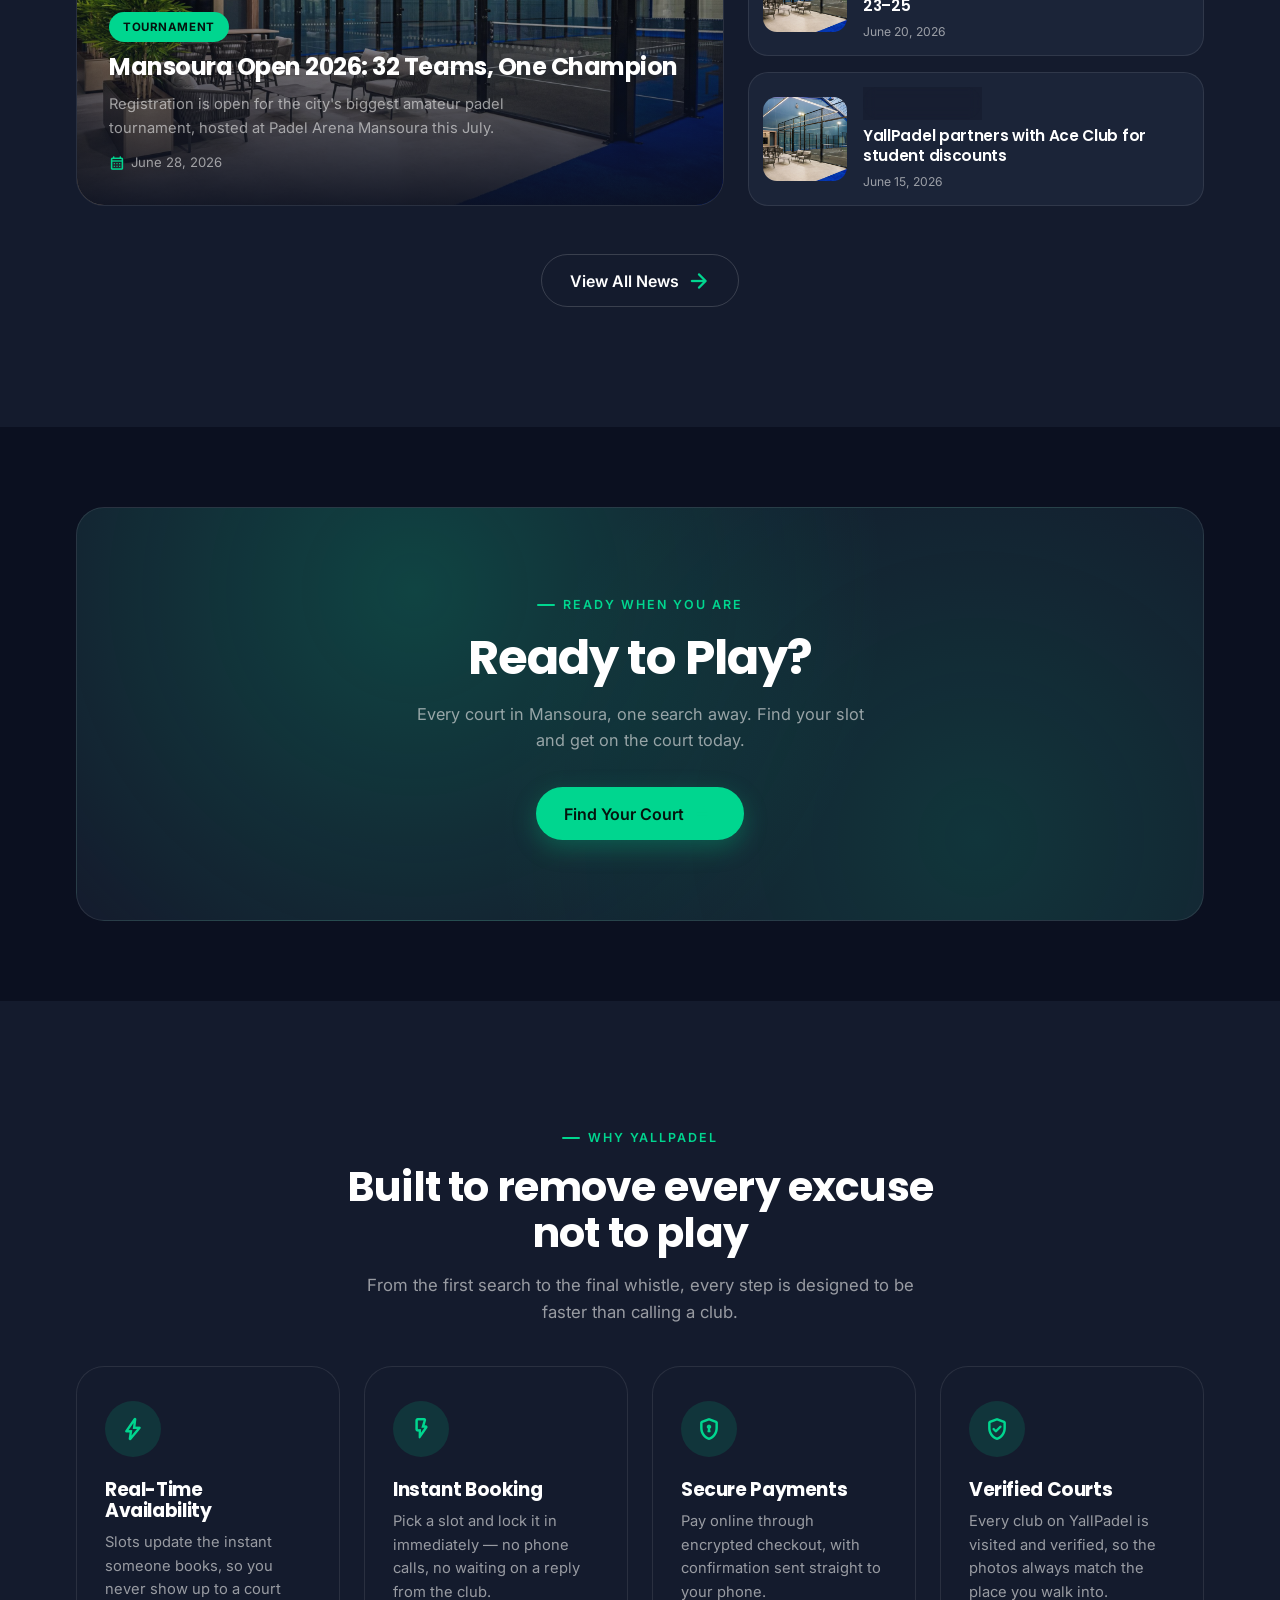
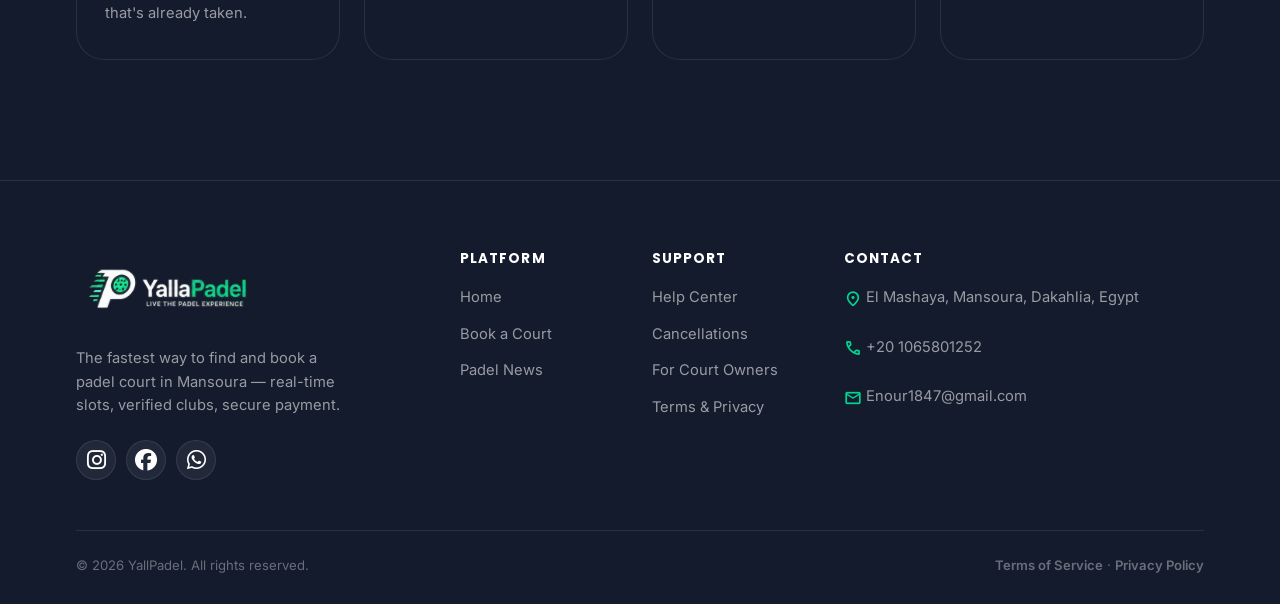
==== commit 461ed066: "update imgs" ====
--- a/index.html
+++ b/index.html
@@ -107,10 +107,10 @@
               <option>Gomhouria Street</option>
             </select>
           </div>
-          <button class="btn btn-accent search-submit">
+          <a href="./court-details.html" class="btn btn-accent search-submit">
             <img src="./assets/imgs/icon-location.png" alt="">
             Check Courts
-          </button>
+          </a>
         </div>
       </div>
 
@@ -653,8 +653,8 @@
 
       <div class="footer-bottom">
         <span>© 2026 YallPadel. All rights reserved.</span>
-        <span><a href="#">Terms of Service</a> ·
-          <a href="#">Privacy Policy</a></span>
+        <span><a href="./legal.html#terms" class="auth-link">Terms of Service</a> ·
+          <a href="legal.html#privacy" class="auth-link">Privacy Policy</a>
       </div>
     </div>
   </footer>
--- a/css/login.css
+++ b/css/login.css
@@ -105,6 +105,95 @@
   margin-bottom: 28px;
 }
 
+/* ===================== Account Type Selector (Register) ===================== */
+.account-type-selector {
+  display: grid;
+  grid-template-columns: 1fr 1fr;
+  gap: 10px;
+  margin-bottom: 26px;
+}
+
+.type-card {
+  display: flex;
+  flex-direction: column;
+  align-items: center;
+  gap: 10px;
+  padding: 20px 14px;
+  border-radius: var(--r-md);
+  border: 1.5px solid var(--border-glass);
+  background: var(--bg-elevated);
+  cursor: pointer;
+  text-align: center;
+  position: relative;
+  transition: all 0.3s var(--ease);
+}
+.type-card:hover {
+  border-color: var(--accent);
+  background: var(--bg-elevated-2);
+}
+.type-card.is-active {
+  border-color: var(--accent);
+  background: var(--bg-elevated-2);
+  box-shadow:
+    0 0 0 1px var(--accent),
+    var(--shadow-glow);
+}
+
+.type-icon {
+  width: 48px;
+  height: 48px;
+  border-radius: 50%;
+  background: rgba(234, 234, 234, 0.07);
+  display: flex;
+  align-items: center;
+  justify-content: center;
+  transition: background 0.3s var(--ease);
+}
+.type-icon .material-symbols-rounded {
+  font-size: 22px;
+  color: var(--text-muted);
+  transition: color 0.3s var(--ease);
+}
+.type-icon.owner {
+  background: var(--accent-soft);
+}
+.type-icon.owner .material-symbols-rounded {
+  color: var(--accent);
+}
+.type-card.is-active .type-icon {
+  background: var(--accent-soft);
+}
+.type-card.is-active .type-icon .material-symbols-rounded {
+  color: var(--accent);
+}
+
+.type-info b {
+  display: block;
+  font-family: var(--font-display);
+  font-size: 0.92rem;
+  color: var(--white);
+  margin-bottom: 4px;
+}
+.type-info span {
+  font-size: 0.76rem;
+  color: var(--text-muted);
+  line-height: 1.4;
+}
+
+.type-check {
+  position: absolute;
+  top: 10px;
+  right: 10px;
+  font-size: 18px;
+  color: var(--border-glass-strong);
+  font-variation-settings: "FILL" 0;
+  transition: all 0.3s var(--ease);
+}
+.type-card.is-active .type-check {
+  color: var(--accent);
+  font-variation-settings: "FILL" 1;
+}
+
 .social-btn {
   width: 100%;
   display: flex;
@@ -144,7 +233,7 @@
 }
 
 .field-group {
-  margin-bottom: 18px;
+  margin: 20px 0;
 }
 
 .field-group label {
@@ -268,4 +357,497 @@
   .auth-form-col {
     padding-top: 110px;
   }
-}+}
+
+/* ===================================================================
+   Owner Registration Wizard
+=================================================================== */
+.wizard-shell {
+  min-height: 100vh;
+  display: flex;
+}
+
+/* ---- Side panel ---- */
+.wizard-side {
+  flex: 0 0 320px;
+  max-width: 320px;
+  flex-direction: column;
+  justify-content: space-between;
+  padding: 48px 40px;
+  background: var(--bg-secondary);
+  border-right: 1px solid var(--border-glass);
+  position: sticky;
+  top: 0;
+  height: 100vh;
+  overflow-y: auto;
+}
+
+.wizard-steps-nav {
+  display: flex;
+  flex-direction: column;
+}
+
+.wnav-item {
+  display: flex;
+  align-items: flex-start;
+  gap: 14px;
+  position: relative;
+  z-index: 1;
+}
+.wnav-num {
+  width: 34px;
+  height: 34px;
+  border-radius: 50%;
+  flex-shrink: 0;
+  display: flex;
+  align-items: center;
+  justify-content: center;
+  background: var(--bg-elevated);
+  border: 1.5px solid var(--border-glass);
+  font-family: var(--font-display);
+  font-size: 0.84rem;
+  font-weight: 700;
+  color: var(--text-faint);
+  transition: all 0.35s var(--ease);
+}
+.wnav-label b {
+  display: block;
+  font-size: 0.9rem;
+  color: var(--text-muted);
+  transition: color 0.35s var(--ease);
+}
+.wnav-label span {
+  font-size: 0.76rem;
+  color: var(--text-faint);
+}
+
+.wnav-connector {
+  width: 1.5px;
+  height: 32px;
+  background: var(--border-glass);
+  margin: 6px 0 6px 16px;
+  transition: background 0.35s var(--ease);
+}
+
+.wnav-item.is-done .wnav-num {
+  background: var(--accent);
+  border-color: var(--accent);
+  color: #04140e;
+}
+.wnav-item.is-done .wnav-num::after {
+  content: "✓";
+}
+.wnav-item.is-done + .wnav-connector {
+  background: var(--accent);
+}
+
+.wnav-item.is-active .wnav-num {
+  background: var(--accent-soft);
+  border-color: var(--accent);
+  color: var(--accent);
+}
+.wnav-item.is-active .wnav-label b {
+  color: var(--white);
+}
+
+.wizard-side-note {
+  display: flex;
+  align-items: flex-start;
+  gap: 8px;
+  font-size: 0.8rem;
+  color: var(--text-faint);
+  line-height: 1.5;
+}
+.wizard-side-note .material-symbols-rounded {
+  color: var(--accent);
+  font-size: 18px;
+  flex-shrink: 0;
+  margin-top: 1px;
+}
+
+/* ---- Form col ---- */
+.wizard-form-col {
+  flex: 1;
+  display: flex;
+  flex-direction: column;
+  min-height: 100vh;
+}
+.wizard-topbar {
+  padding: 22px 24px;
+  justify-content: space-between;
+  align-items: center;
+  border-bottom: 1px solid var(--border-glass);
+}
+.wizard-mobile-step {
+  font-size: 0.84rem;
+  color: var(--text-muted);
+}
+.wizard-mobile-step b {
+  color: var(--accent);
+}
+
+.wizard-progress {
+  height: 3px;
+  background: var(--border-glass);
+}
+.wizard-progress-fill {
+  height: 100%;
+  background: var(--accent);
+  transition: width 0.45s var(--ease);
+}
+
+.wizard-inner {
+  flex: 1;
+  padding: 48px 40px;
+  max-width: 680px;
+  width: 100%;
+  margin: 0 auto;
+  display: flex;
+  flex-direction: column;
+  gap: 0;
+}
+
+/* ---- Steps ---- */
+.wizard-step {
+  display: none;
+}
+.wizard-step.is-active {
+  display: flex;
+  flex-direction: column;
+  gap: 0;
+}
+
+.step-header {
+  margin-bottom: 32px;
+}
+.step-header h2 {
+  font-size: 1.7rem;
+  color: var(--white);
+}
+.step-header p {
+  color: var(--text-muted);
+  margin-top: 8px;
+  font-size: 0.95rem;
+}
+
+/* Reuse field-group / field-input from style.css */
+
+.field-group label {
+  display: block;
+  font-size: 0.82rem;
+  font-weight: 600;
+  color: var(--light-gray);
+  margin-bottom: 8px;
+}
+.label-optional {
+  color: var(--text-faint);
+  font-weight: 400;
+  font-size: 0.76rem;
+}
+
+.field-textarea {
+  resize: vertical;
+  min-height: 100px;
+  padding-top: 12px !important;
+  padding-bottom: 12px !important;
+}
+
+/* ---- Court rows (step 2) ---- */
+.court-row {
+  background: var(--bg-elevated);
+  border: 1px solid var(--border-glass);
+  border-radius: var(--r-md);
+  padding: 18px;
+  margin-bottom: 14px;
+}
+.court-row-header {
+  display: flex;
+  justify-content: space-between;
+  align-items: center;
+  margin-bottom: 14px;
+}
+.court-row-header h4 {
+  font-size: 1rem;
+  color: var(--white);
+}
+.btn-remove-court {
+  color: var(--text-faint);
+  background: none;
+  border: none;
+  display: flex;
+  align-items: center;
+  gap: 4px;
+  font-size: 0.8rem;
+  transition: color 0.3s var(--ease);
+  cursor: pointer;
+}
+.btn-remove-court:hover {
+  color: #ff6b6b;
+}
+
+.btn-add-court {
+  display: flex;
+  align-items: center;
+  gap: 10px;
+  width: 100%;
+  padding: 14px;
+  border-radius: var(--r-md);
+  border: 1.5px dashed var(--border-glass-strong);
+  background: transparent;
+  color: var(--text-muted);
+  font-family: var(--font-body);
+  font-size: 0.92rem;
+  font-weight: 600;
+  cursor: pointer;
+  justify-content: center;
+  transition: all 0.3s var(--ease);
+  margin-top: 4px;
+}
+.btn-add-court:hover {
+  border-color: var(--accent);
+  color: var(--accent);
+  background: var(--accent-soft);
+}
+.btn-add-court .material-symbols-rounded {
+  color: var(--accent);
+  font-size: 20px;
+}
+
+/* ---- Photo upload (step 3) ---- */
+.photo-section {
+  margin-bottom: 28px;
+}
+.photo-section h4 {
+  font-size: 1rem;
+  color: var(--white);
+  margin-bottom: 14px;
+}
+
+.photo-drop-zone {
+  border: 2px dashed var(--border-glass-strong);
+  border-radius: var(--r-md);
+  padding: 32px 20px;
+  text-align: center;
+  cursor: pointer;
+  position: relative;
+  transition: all 0.3s var(--ease);
+  background: var(--bg-elevated);
+}
+.photo-drop-zone:hover {
+  border-color: var(--accent);
+  background: var(--accent-soft);
+}
+.photo-drop-zone input[type="file"] {
+  position: absolute;
+  inset: 0;
+  opacity: 0;
+  cursor: pointer;
+  width: 100%;
+  height: 100%;
+}
+.photo-drop-zone .material-symbols-rounded {
+  font-size: 36px;
+  color: var(--accent);
+  margin-bottom: 10px;
+}
+.photo-drop-zone p {
+  font-size: 0.88rem;
+  color: var(--text-muted);
+  margin: 0;
+}
+.photo-drop-zone span {
+  font-size: 0.78rem;
+  color: var(--text-faint);
+}
+
+.photo-previews {
+  display: flex;
+  flex-wrap: wrap;
+  gap: 10px;
+  margin-top: 12px;
+}
+.photo-preview-item {
+  width: 80px;
+  height: 80px;
+  border-radius: var(--r-sm);
+  position: relative;
+  overflow: hidden;
+  border: 1px solid var(--border-glass);
+}
+.photo-preview-item img {
+  width: 100%;
+  height: 100%;
+  object-fit: cover;
+}
+.photo-preview-item .remove-photo {
+  position: absolute;
+  top: 4px;
+  right: 4px;
+  width: 20px;
+  height: 20px;
+  border-radius: 50%;
+  background: rgba(11, 16, 32, 0.8);
+  color: var(--white);
+  display: flex;
+  align-items: center;
+  justify-content: center;
+  font-size: 12px;
+  cursor: pointer;
+  border: none;
+  transition: background 0.3s var(--ease);
+}
+.photo-preview-item .remove-photo:hover {
+  background: #ff6b6b;
+}
+
+/* ---- Amenities grid (step 4) ---- */
+.amenity-check-grid {
+  display: grid;
+  grid-template-columns: repeat(2, 1fr);
+  gap: 10px;
+}
+.amenity-check-item {
+  cursor: pointer;
+}
+.amenity-check-item input {
+  display: none;
+}
+.ach-box {
+  display: flex;
+  align-items: center;
+  gap: 10px;
+  padding: 12px 14px;
+  border-radius: var(--r-md);
+  border: 1.5px solid var(--border-glass);
+  background: var(--bg-elevated);
+  font-size: 0.88rem;
+  color: var(--text-muted);
+  font-weight: 600;
+  transition: all 0.3s var(--ease);
+}
+.ach-box .material-symbols-rounded {
+  font-size: 18px;
+  color: var(--text-faint);
+  transition: color 0.3s var(--ease);
+}
+.amenity-check-item input:checked + .ach-box {
+  border-color: var(--accent);
+  background: var(--accent-soft);
+  color: var(--white);
+}
+.amenity-check-item input:checked + .ach-box .material-symbols-rounded {
+  color: var(--accent);
+}
+
+/* ---- Hours (step 4) ---- */
+.hours-grid {
+  display: flex;
+  flex-direction: column;
+  gap: 12px;
+}
+.hours-row {
+  display: flex;
+  align-items: center;
+  gap: 10px;
+  flex-wrap: wrap;
+}
+.day-label {
+  font-size: 0.82rem;
+  font-weight: 600;
+  color: var(--light-gray);
+  width: 74px;
+  flex-shrink: 0;
+}
+.hours-sep {
+  font-size: 0.82rem;
+  color: var(--text-faint);
+}
+.flex-1 {
+  flex: 1;
+  min-width: 120px;
+}
+
+/* ---- Review (step 5) ---- */
+.review-card {
+  background: var(--bg-elevated);
+  border: 1px solid var(--border-glass);
+  border-radius: var(--r-lg);
+  padding: 24px;
+  margin-bottom: 22px;
+}
+.review-section {
+  margin-bottom: 20px;
+  padding-bottom: 20px;
+  border-bottom: 1px solid var(--border-glass);
+}
+.review-section:last-child {
+  margin-bottom: 0;
+  padding-bottom: 0;
+  border-bottom: 0;
+}
+.review-section h4 {
+  font-size: 0.78rem;
+  font-weight: 700;
+  text-transform: uppercase;
+  letter-spacing: 0.07em;
+  color: var(--accent);
+  margin-bottom: 12px;
+}
+.review-row {
+  display: flex;
+  justify-content: space-between;
+  font-size: 0.88rem;
+  margin-bottom: 8px;
+}
+.review-row span:first-child {
+  color: var(--text-muted);
+}
+.review-row span:last-child {
+  color: var(--white);
+  font-weight: 600;
+  text-align: right;
+  max-width: 60%;
+}
+
+.review-agree {
+  display: flex;
+  align-items: flex-start;
+  gap: 10px;
+  font-size: 0.84rem;
+  color: var(--text-muted);
+  margin-bottom: 24px;
+}
+.review-agree input {
+  accent-color: var(--accent);
+  width: 16px;
+  height: 16px;
+  margin-top: 2px;
+  flex-shrink: 0;
+}
+
+/* ---- Wizard nav ---- */
+.wizard-nav {
+  display: flex;
+  justify-content: space-between;
+  align-items: center;
+  margin-top: 36px;
+  padding-top: 24px;
+  border-top: 1px solid var(--border-glass);
+}
+
+@media (max-width: 991px) {
+  .wizard-inner {
+    padding: 32px 24px;
+  }
+}
+@media (max-width: 575px) {
+  .amenity-check-grid {
+    grid-template-columns: 1fr;
+  }
+  .hours-row {
+    flex-wrap: wrap;
+  }
+  .day-label {
+    width: 100%;
+  }
+}
--- a/css/style.css
+++ b/css/style.css
@@ -267,6 +267,7 @@
     "opsz" 24;
   vertical-align: middle;
   line-height: 1;
+  color: var(--accent)
 }
 
 /* ===================== Navbar ===================== */
@@ -362,10 +363,10 @@
   align-items: center;
   justify-content: center;
 }
-.nav-toggle span{
+.nav-toggle span {
   position: absolute;
 }
-.nav-links .logo-mobil{
+.nav-links .logo-mobil {
   display: none;
 }
 @media (max-width: 991px) {
@@ -385,9 +386,9 @@
     height: 100vh;
     justify-content: center;
   }
-    .nav-links .logo-mobil {
-      display: block;
-    }
+  .nav-links .logo-mobil {
+    display: block;
+  }
 
   .nav-links.is-open {
     transform: translateX(0);
@@ -412,10 +413,12 @@
   padding-bottom: 170px;
   overflow: hidden;
   background:
-    linear-gradient(180deg,
+    linear-gradient(
+      180deg,
       rgba(11, 16, 32, 0.55) 0%,
       rgba(11, 16, 32, 0.78) 55%,
-      var(--bg-primary) 100%),
+      var(--bg-primary) 100%
+    ),
     linear-gradient(120deg, rgba(11, 16, 32, 0.92), rgba(11, 16, 32, 0.55)),
     url("../assets/imgs/img1.jpg") center/cover no-repeat;
 }
@@ -424,9 +427,11 @@
   content: "";
   position: absolute;
   inset: 0;
-  background: radial-gradient(circle at 18% 20%,
-      var(--accent-glow),
-      transparent 40%);
+  background: radial-gradient(
+    circle at 18% 20%,
+    var(--accent-glow),
+    transparent 40%
+  );
   opacity: 0.25;
   pointer-events: none;
 }
@@ -479,7 +484,6 @@
 }
 
 @keyframes floatY {
-
   0%,
   100% {
     transform: translateY(0);
@@ -709,9 +713,11 @@
   content: "";
   position: absolute;
   inset: 0;
-  background: linear-gradient(180deg,
-      transparent 50%,
-      rgba(11, 16, 32, 0.85) 100%);
+  background: linear-gradient(
+    180deg,
+    transparent 50%,
+    rgba(11, 16, 32, 0.85) 100%
+  );
 }
 
 .court-badge-live {
@@ -870,7 +876,7 @@
 }
 
 .slot-chip.is-leaving {
-  opacity: 0;
+  /* opacity: 0; */
   transform: scale(0.7);
 }
 
@@ -961,12 +967,16 @@
   padding: 80px 40px;
   text-align: center;
   background:
-    radial-gradient(circle at 30% 20%,
+    radial-gradient(
+      circle at 30% 20%,
       rgba(0, 214, 143, 0.22),
-      transparent 55%),
-    radial-gradient(circle at 80% 80%,
+      transparent 55%
+    ),
+    radial-gradient(
+      circle at 80% 80%,
       rgba(0, 214, 143, 0.14),
-      transparent 50%),
+      transparent 50%
+    ),
     var(--bg-secondary);
   border: 1px solid var(--border-glass);
 }
@@ -1038,7 +1048,7 @@
 }
 
 .social-row a {
-    font-size: 22px;
+  font-size: 22px;
   width: 40px;
   height: 40px;
   border-radius: 50%;
@@ -1059,7 +1069,6 @@
   color: #04140e;
   transform: translateY(-3px);
 }
-
 
 .footer-bottom {
   margin-top: 50px;
@@ -1116,7 +1125,7 @@
   outline: 2px solid transparent;
   outline-offset: 2px;
 }
-.gallery-thumbs .swiper-wrapper{
+.gallery-thumbs .swiper-wrapper {
   display: flex;
 }
 
@@ -1212,17 +1221,19 @@
 
 .info-card h3 {
   font-size: 1.15rem;
-  margin-bottom: 18px;
+  margin: 18px 0;
   color: var(--white);
 }
 
 .amenity-grid {
-  display: grid;
-  grid-template-columns: repeat(2, 1fr);
+  display: flex;
+  justify-content: center;
+  flex-wrap: wrap;
   gap: 16px;
 }
 
 .amenity-item {
+  /* width: stretch; */
   display: flex;
   align-items: center;
   gap: 12px;
@@ -1249,9 +1260,11 @@
   border: 1px solid var(--border-glass);
   aspect-ratio: 16/9;
   position: relative;
-  background: linear-gradient(135deg,
-      var(--bg-elevated) 0%,
-      var(--bg-secondary) 100%);
+  background: linear-gradient(
+    135deg,
+    var(--bg-elevated) 0%,
+    var(--bg-secondary) 100%
+  );
   display: flex;
   align-items: center;
   justify-content: center;
@@ -1288,6 +1301,152 @@
   animation: pulseRing 2s ease-out infinite;
 }
 
+/* ===================== Court Selector ===================== */
+.court-selector {
+  display: grid;
+  grid-template-columns: repeat(3, 1fr);
+  gap: 10px;
+  margin-bottom: 28px;
+}
+
+.court-pill {
+  width: 100%;
+  height: 150px;
+  display: flex;
+  flex-direction: column;
+  align-items: center;
+  gap: 8px;
+  padding: 16px 10px;
+  background: var(--bg-elevated);
+  border: 1px solid var(--border-glass);
+  border-radius: var(--r-md);
+  cursor: pointer;
+  text-align: center;
+  transition: all 0.3s var(--ease);
+  position: relative;
+  overflow: hidden;
+}
+.court-pill::before {
+  content: "";
+  position: absolute;
+  inset: 0;
+  background: var(--accent-soft);
+  opacity: 0;
+  transition: opacity 0.3s var(--ease);
+}
+.court-pill:hover {
+  border-color: var(--accent);
+  transform: translateY(-2px);
+}
+.court-pill:hover::before {
+  opacity: 1;
+}
+.court-pill.is-active {
+  border-color: var(--accent);
+  background: var(--bg-elevated-2);
+  box-shadow:
+    0 0 0 1px var(--accent),
+    var(--shadow-glow);
+}
+.court-pill.is-active::before {
+  opacity: 1;
+}
+.court-img {
+  position: absolute;
+  inset: 0;
+  width: 100%;
+  height: 100%;
+}
+.court-img img {
+  width: 100%;
+  height: 100%;
+  object-fit: cover;
+  transition: transform 0.5s var(--ease);
+}
+.court-pill:hover .court-img img {
+  transform: scale(1.07);
+}
+
+.court-img::after {
+  content: "";
+  position: absolute;
+  inset: 0;
+  background: linear-gradient(
+    180deg,
+    rgba(11, 16, 32, 0.08) 0%,
+    rgba(11, 16, 32, 0.55) 50%,
+    rgba(11, 16, 32, 0.9) 100%
+  );
+}
+
+.court-pill-info {
+  position: absolute;
+  bottom: 0;
+  left: 0;
+  right: 0;
+  z-index: 2;
+  padding: 12px;
+  display: flex;
+  flex-direction: column;
+  gap: 2px;
+}
+.court-pill-name {
+  font-family: var(--font-display);
+  font-size: 0.92rem;
+  font-weight: 700;
+  color: var(--white);
+}
+.court-pill-type {
+  font-size: 0.7rem;
+  color: rgba(255, 255, 255, 0.6);
+  text-transform: uppercase;
+  letter-spacing: 0.06em;
+}
+.court-pill-status {
+  position: absolute;
+  top: 10px;
+  right: 10px;
+  z-index: 2;
+  font-size: 0.68rem;
+  font-weight: 700;
+  padding: 4px 10px;
+  border-radius: var(--r-pill);
+  letter-spacing: 0.03em;
+  backdrop-filter: blur(6px);
+}
+.court-pill-status.available {
+  background: rgba(0, 214, 143, 0.2);
+  color: var(--accent);
+  border: 1px solid rgba(0, 214, 143, 0.3);
+}
+.court-pill-status.busy {
+  background: rgba(0, 0, 0, 0.4);
+  color: rgba(255, 255, 255, 0.5);
+  border: 1px solid rgba(255, 255, 255, 0.1);
+}
+
+/* Busy court مش ممكن تختاره */
+.court-pill:has(.busy) {
+  opacity: 0.6;
+  cursor: not-allowed;
+}
+.court-pill:has(.busy):hover {
+  transform: none;
+  border-color: var(--border-glass);
+}
+.court-pill:has(.busy)::before {
+  display: none;
+}
+
+@media (max-width: 575px) {
+  .court-selector {
+    grid-template-columns: repeat(2, 1fr);
+  }
+  .amenity-item {
+    width: stretch;
+  }
+}
+
 /* Calendar / slots */
 .date-strip {
   display: flex;
@@ -1305,6 +1464,7 @@
   flex: 0 0 auto;
   width: 64px;
   padding: 12px 0;
+  margin: 12px 0;
   text-align: center;
   border-radius: var(--r-md);
   border: 1px solid var(--border-glass);
@@ -1388,7 +1548,7 @@
 }
 
 .btn.disabled {
-  opacity: .45;
+  opacity: 0.45;
   pointer-events: none;
   cursor: not-allowed;
 }
@@ -1754,7 +1914,7 @@
   font-size: 14px;
   font-weight: 600;
 
-  box-shadow: 0 10px 25px rgba(0, 0, 0, .15);
+  box-shadow: 0 10px 25px rgba(0, 0, 0, 0.15);
   z-index: 3;
 }
 
@@ -1775,9 +1935,11 @@
   content: "";
   position: absolute;
   inset: 0;
-  background: linear-gradient(180deg,
-      rgba(11, 16, 32, 0.1) 30%,
-      rgba(11, 16, 32, 0.95) 100%);
+  background: linear-gradient(
+    180deg,
+    rgba(11, 16, 32, 0.1) 30%,
+    rgba(11, 16, 32, 0.95) 100%
+  );
 }
 
 .news-featured-content {
@@ -1913,20 +2075,20 @@
   color: var(--white);
   padding: 9px 16px;
   border-radius: var(--r-pill);
-  font-size: .8rem;
+  font-size: 0.8rem;
   font-weight: 600;
-  transition: all .3s var(--ease);
+  transition: all 0.3s var(--ease);
 }
 
 .more-details::after {
-  content: '→';
-  transition: transform .3s var(--ease);
+  content: "→";
+  transition: transform 0.3s var(--ease);
 }
 
 .more-details:hover {
   background: var(--accent);
   border-color: var(--accent);
-  color: #04140E;
+  color: #04140e;
 }
 
 .more-details:hover::after {
@@ -1982,7 +2144,7 @@
 
 .news-feature-info p {
   color: var(--text-muted);
-  font-size: .96rem;
+  font-size: 0.96rem;
 }
 
 .news-filter-row {
@@ -1997,7 +2159,10 @@
   height: 100%;
   display: flex;
   flex-direction: column;
-  transition: transform .4s var(--ease), border-color .4s var(--ease), box-shadow .4s var(--ease);
+  transition:
+    transform 0.4s var(--ease),
+    border-color 0.4s var(--ease),
+    box-shadow 0.4s var(--ease);
 }
 
 .news-card:hover {
@@ -2016,7 +2181,7 @@
   width: 100%;
   height: 100%;
   object-fit: cover;
-  transition: transform .6s var(--ease);
+  transition: transform 0.6s var(--ease);
 }
 
 .news-card:hover .news-card-media img {
@@ -2045,7 +2210,7 @@
 }
 
 .news-card-excerpt {
-  font-size: .88rem;
+  font-size: 0.88rem;
   color: var(--text-muted);
   line-height: 1.6;
 }
@@ -2063,14 +2228,14 @@
   display: inline-flex;
   align-items: center;
   gap: 5px;
-  font-size: .84rem;
+  font-size: 0.84rem;
   font-weight: 700;
   color: var(--accent);
 }
 
 .read-more-link .material-symbols-rounded {
   font-size: 16px;
-  transition: transform .3s var(--ease);
+  transition: transform 0.3s var(--ease);
 }
 
 .news-card:hover .read-more-link .material-symbols-rounded {
@@ -2146,9 +2311,11 @@
 /* ===================== Misc / Reveal helpers ===================== */
 .img-fallback {
   background:
-    radial-gradient(circle at 30% 20%,
+    radial-gradient(
+      circle at 30% 20%,
       rgba(0, 214, 143, 0.25),
-      transparent 55%),
+      transparent 55%
+    ),
     linear-gradient(135deg, var(--bg-elevated-2), var(--bg-secondary));
 }
 
@@ -2163,10 +2330,9 @@
   transition-timing-function: var(--ease) !important;
 }
 
-
 /* ===================== Court Owner Modal ===================== */
 .modal-backdrop.show {
-  opacity: .75;
+  opacity: 0.75;
   backdrop-filter: blur(2px);
 }
 
@@ -2192,7 +2358,7 @@
   background: var(--glass-fill-light);
   border: 1px solid var(--border-glass);
   color: var(--text-muted);
-  transition: all .3s var(--ease);
+  transition: all 0.3s var(--ease);
 }
 
 .btn-close-ph:hover {
@@ -2223,7 +2389,7 @@
 
 .owner-modal-sub {
   color: var(--text-muted);
-  font-size: .92rem;
+  font-size: 0.92rem;
   margin-bottom: 26px;
 }
 
@@ -2233,7 +2399,7 @@
   justify-content: center;
   gap: 6px;
   text-align: center;
-  font-size: .8rem;
+  font-size: 0.8rem;
   color: var(--text-faint);
   margin-top: 16px;
 }
@@ -2247,4 +2413,4 @@
   .owner-modal-content {
     padding: 30px 22px;
   }
-}+}
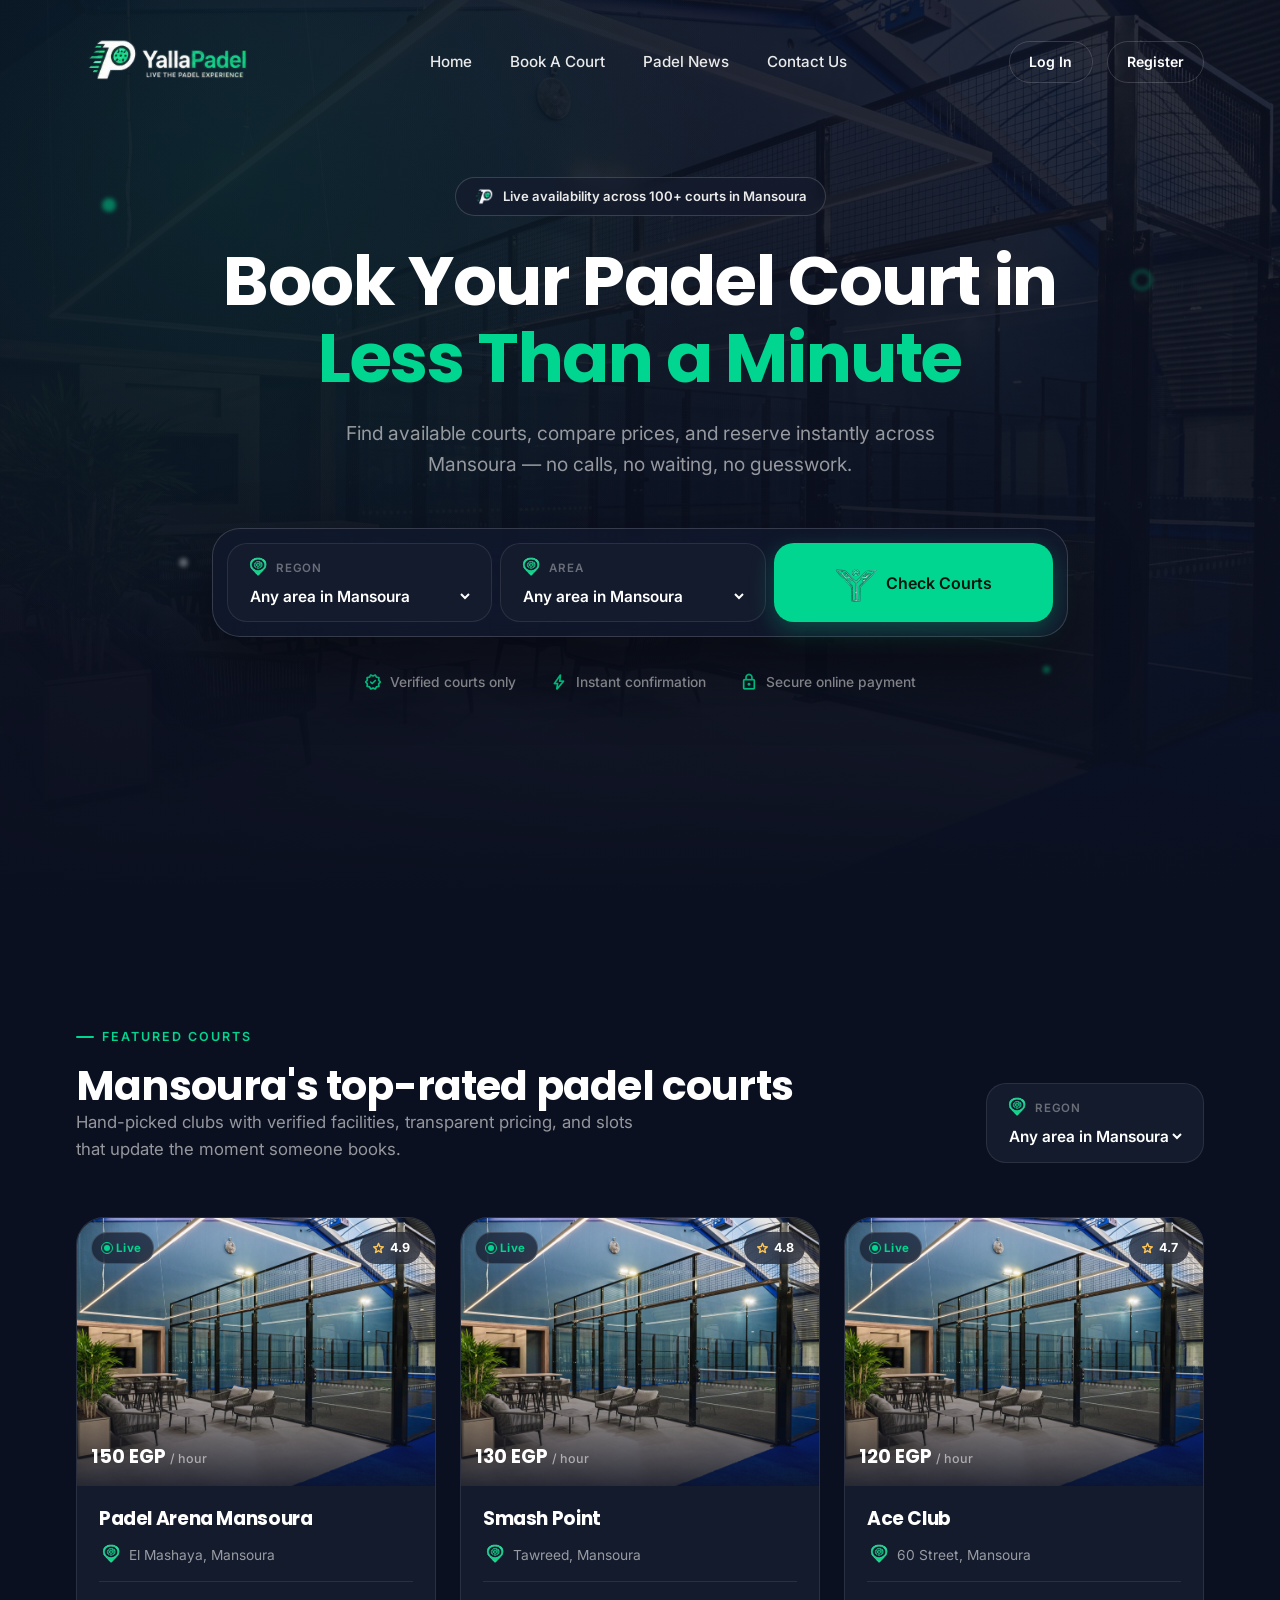
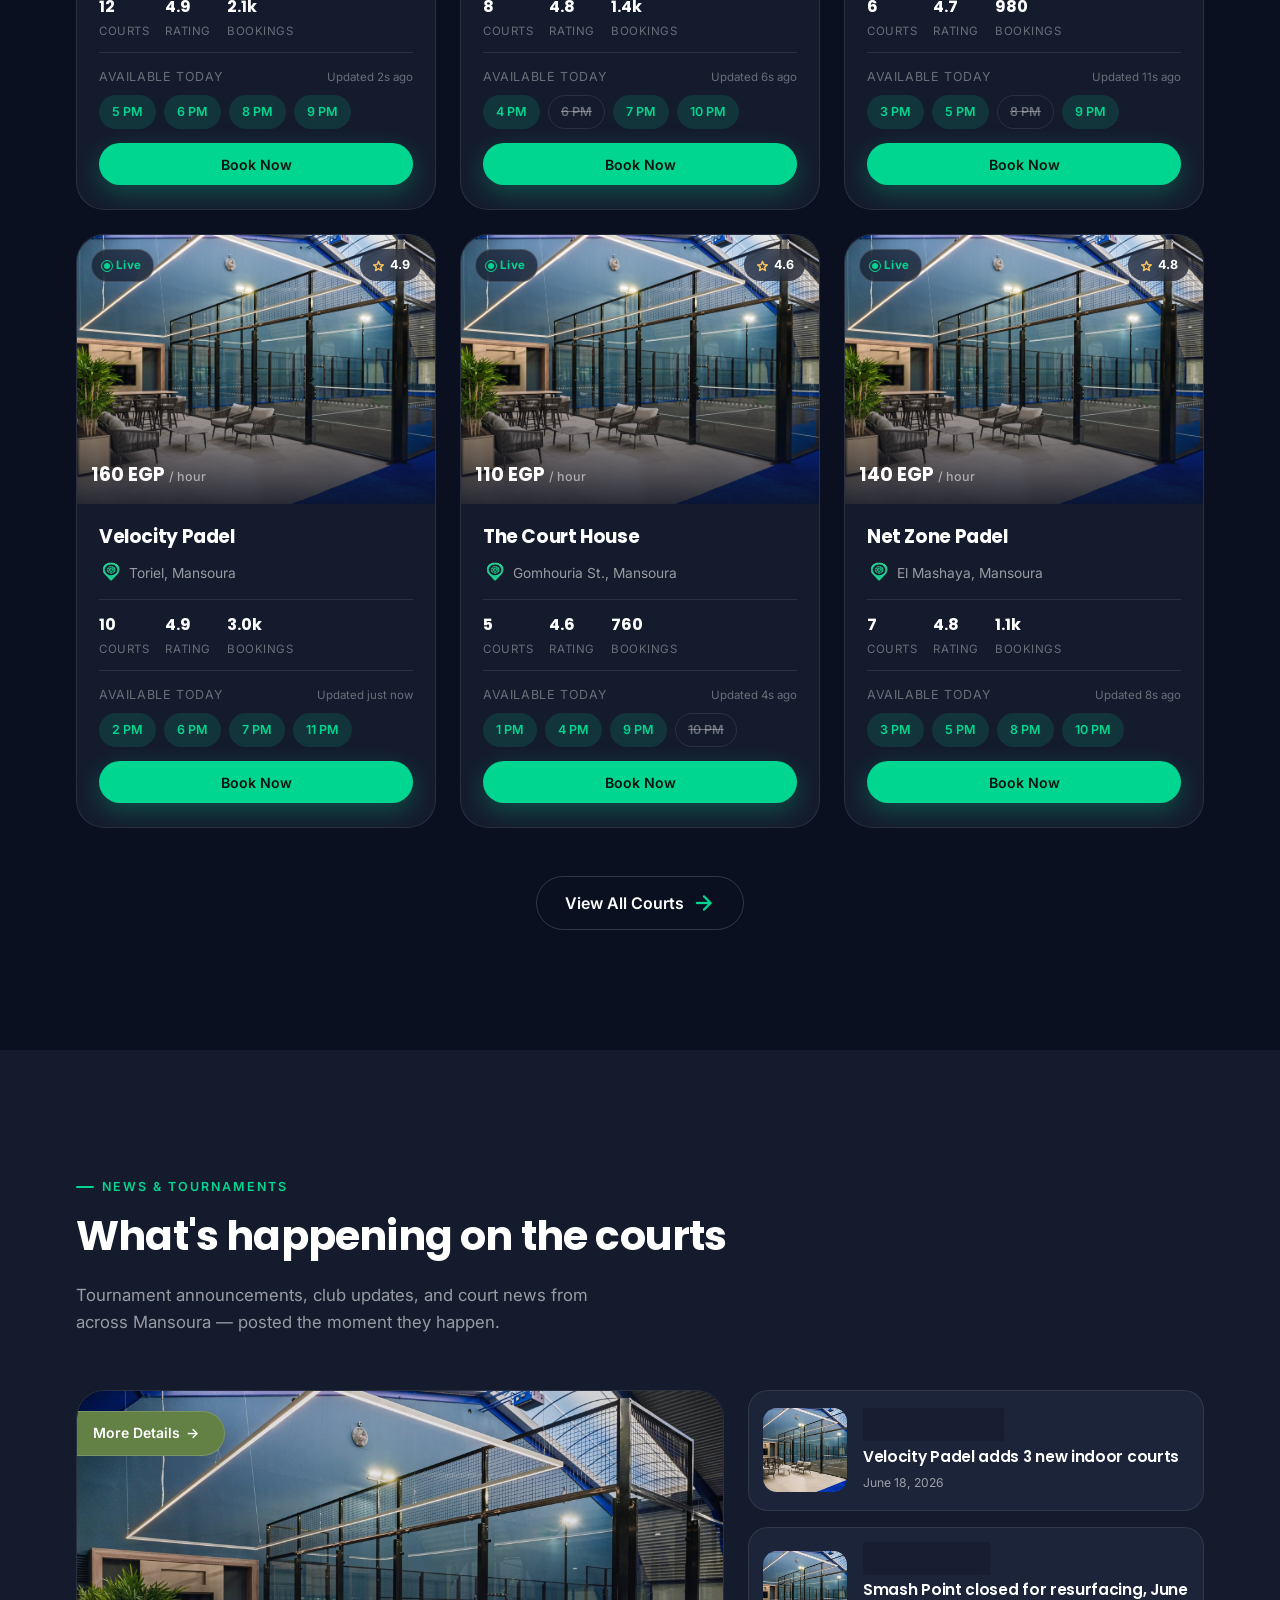
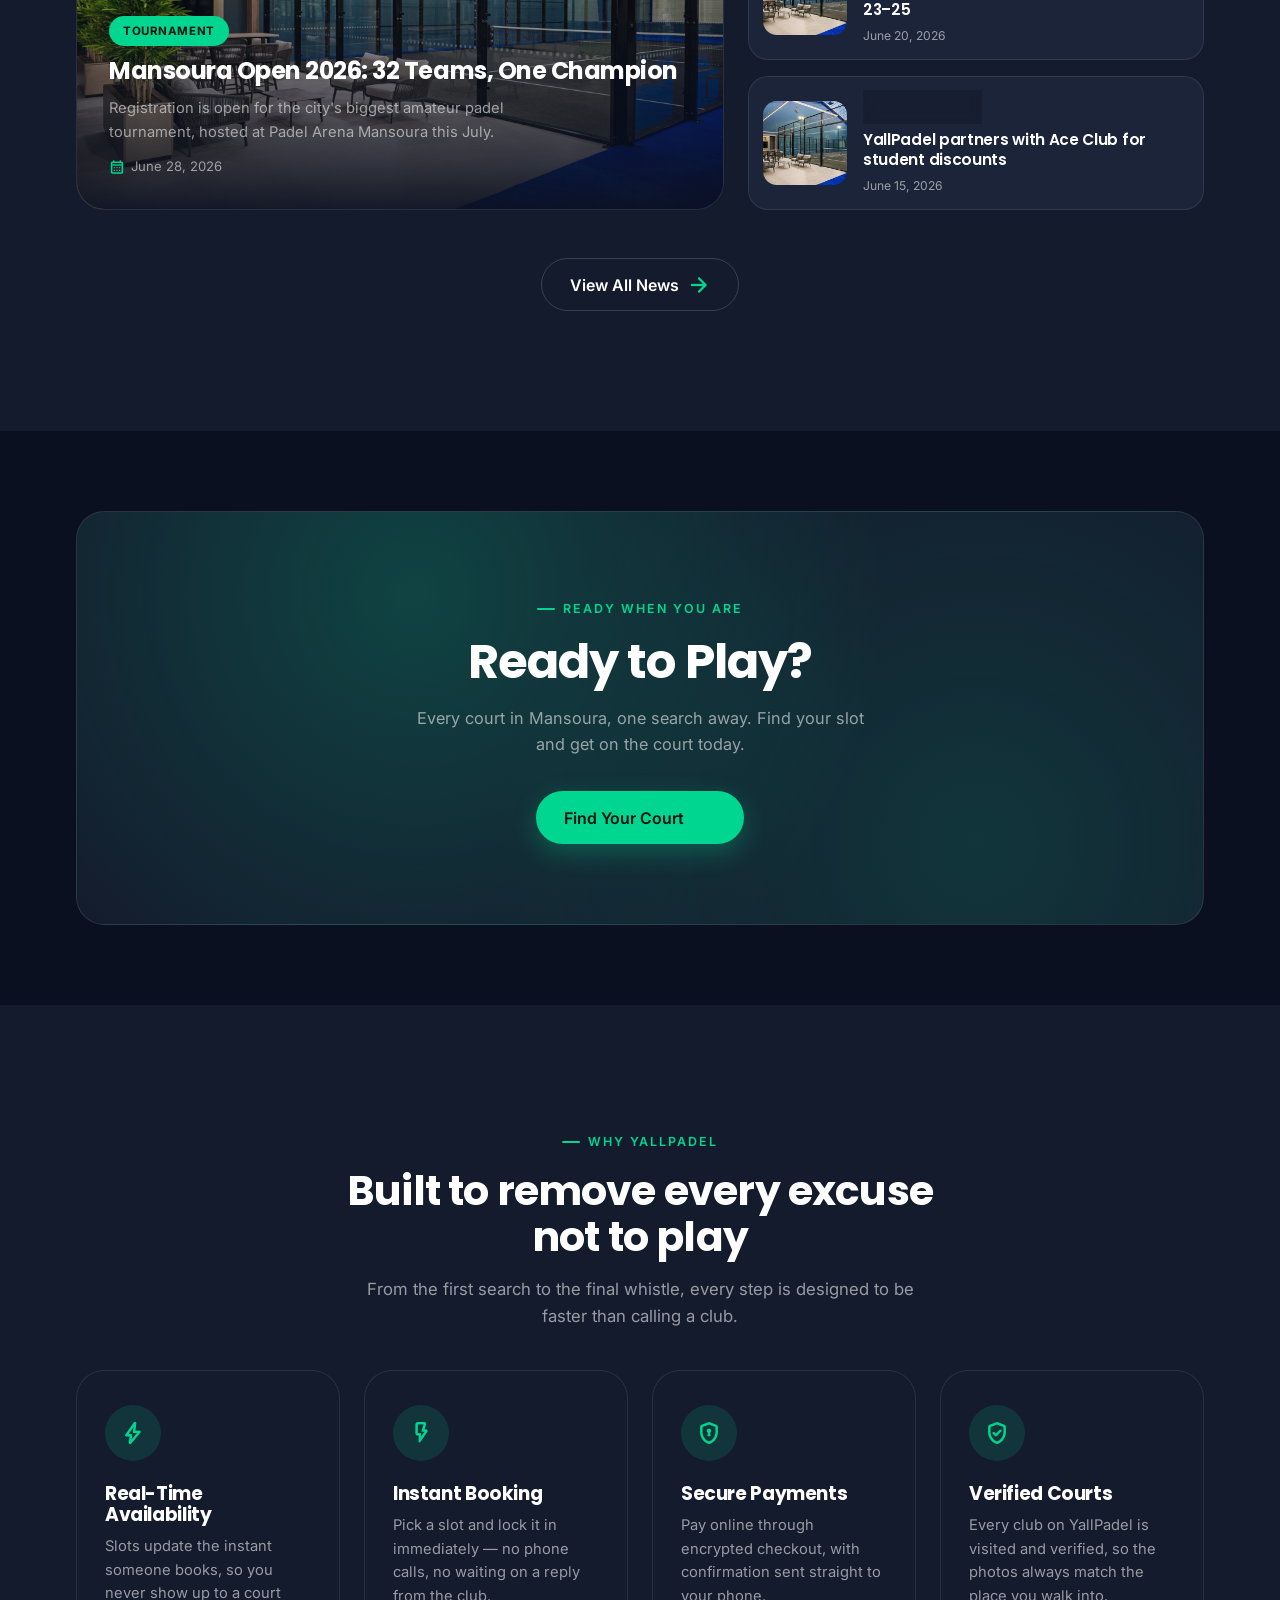
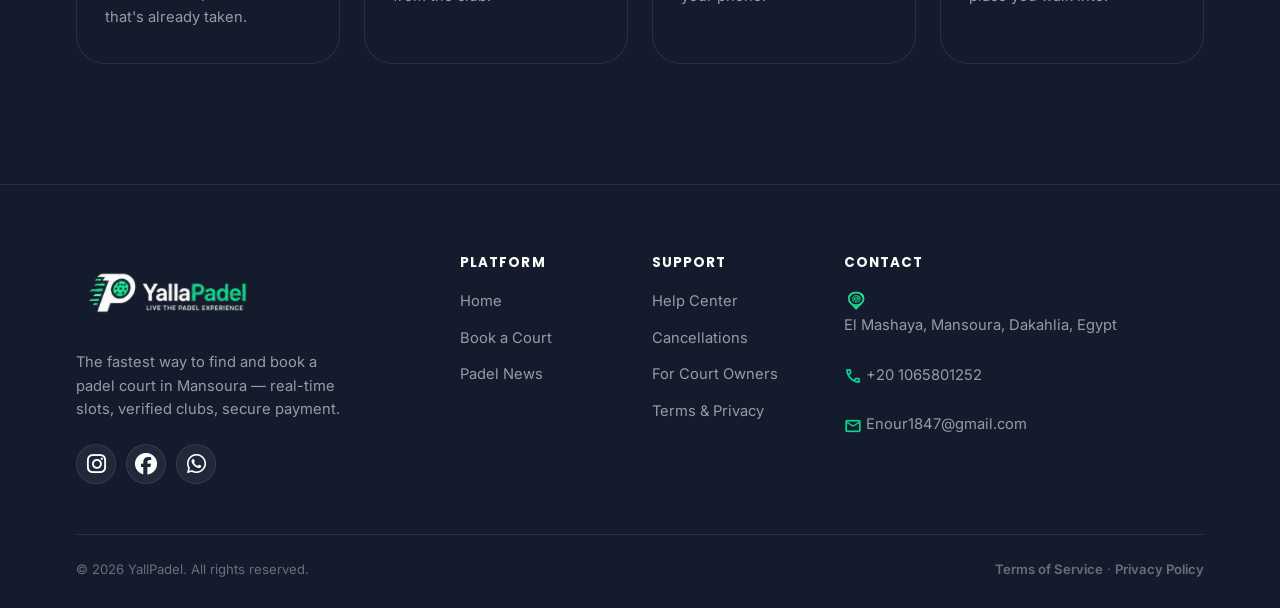
==== commit 83691e1c: "update icons" ====
--- a/index.html
+++ b/index.html
@@ -86,7 +86,7 @@
       <div class="search-card" data-aos="fade-up" data-aos-delay="240">
         <div class="search-grid">
           <div class="search-field">
-            <label><span class="material-symbols-rounded">location_on</span>
+            <label><img src="./assets/imgs/icon2.png" class="icon-location" alt="">
               Regon</label>
             <select>
               <option>Any area in Mansoura</option>
@@ -96,7 +96,7 @@
             </select>
           </div>
           <div class="search-field">
-            <label><span class="material-symbols-rounded">location_on</span>
+            <label><img src="./assets/imgs/icon2.png" class="icon-location" alt="">
               Area</label>
             <select>
               <option>Any area in Mansoura</option>
@@ -141,7 +141,7 @@
         </div>
         <div class="fade-up">
           <div class="search-field">
-            <label><span class="material-symbols-rounded">location_on</span>
+            <label><img src="./assets/imgs/icon2.png" class="icon-location" alt="">
               Regon</label>
             <select>
               <option>Any area in Mansoura</option>
@@ -160,14 +160,12 @@
             <div class="court-media">
               <span class="court-badge-live"><span class="pulse-dot"></span> Live</span>
               <span class="court-rating"><span class="material-symbols-rounded">star</span> 4.9</span>
-              <img data-fallback
-                src="./assets/imgs/img1.jpg"
-                alt="Padel Arena Mansoura court" />
+              <img data-fallback src="./assets/imgs/img1.jpg" alt="Padel Arena Mansoura court" />
               <span class="court-price-tag">150 EGP <span>/ hour</span></span>
             </div>
             <div class="court-body">
               <h3 class="court-name">Padel Arena Mansoura</h3>
-              <span class="court-loc"><span class="material-symbols-rounded">location_on</span> El
+              <span class="court-loc"><img src="./assets/imgs/icon2.png" class="icon-location" alt=""> El
                 Mashaya, Mansoura</span>
               <div class="court-stats">
                 <div class="stat"><b>12</b><span>Courts</span></div>
@@ -205,14 +203,12 @@
             <div class="court-media">
               <span class="court-badge-live"><span class="pulse-dot"></span> Live</span>
               <span class="court-rating"><span class="material-symbols-rounded">star</span> 4.8</span>
-              <img data-fallback
-                src="./assets/imgs/img1.jpg"
-                alt="Smash Point court" />
+              <img data-fallback src="./assets/imgs/img1.jpg" alt="Smash Point court" />
               <span class="court-price-tag">130 EGP <span>/ hour</span></span>
             </div>
             <div class="court-body">
               <h3 class="court-name">Smash Point</h3>
-              <span class="court-loc"><span class="material-symbols-rounded">location_on</span>
+              <span class="court-loc"><img src="./assets/imgs/icon2.png" class="icon-location" alt="">
                 Tawreed, Mansoura</span>
               <div class="court-stats">
                 <div class="stat"><b>8</b><span>Courts</span></div>
@@ -250,14 +246,12 @@
             <div class="court-media">
               <span class="court-badge-live"><span class="pulse-dot"></span> Live</span>
               <span class="court-rating"><span class="material-symbols-rounded">star</span> 4.7</span>
-              <img data-fallback
-                src="./assets/imgs/img1.jpg"
-                alt="Ace Club Mansoura court" />
+              <img data-fallback src="./assets/imgs/img1.jpg" alt="Ace Club Mansoura court" />
               <span class="court-price-tag">120 EGP <span>/ hour</span></span>
             </div>
             <div class="court-body">
               <h3 class="court-name">Ace Club</h3>
-              <span class="court-loc"><span class="material-symbols-rounded">location_on</span> 60
+              <span class="court-loc"><img src="./assets/imgs/icon2.png" class="icon-location" alt=""> 60
                 Street, Mansoura</span>
               <div class="court-stats">
                 <div class="stat"><b>6</b><span>Courts</span></div>
@@ -295,13 +289,12 @@
             <div class="court-media">
               <span class="court-badge-live"><span class="pulse-dot"></span> Live</span>
               <span class="court-rating"><span class="material-symbols-rounded">star</span> 4.9</span>
-              <img data-fallback
-                src="./assets/imgs/img1.jpg "              alt="Velocity Padel court" />
+              <img data-fallback src="./assets/imgs/img1.jpg " alt="Velocity Padel court" />
               <span class="court-price-tag">160 EGP <span>/ hour</span></span>
             </div>
             <div class="court-body">
               <h3 class="court-name">Velocity Padel</h3>
-              <span class="court-loc"><span class="material-symbols-rounded">location_on</span>
+              <span class="court-loc"><img src="./assets/imgs/icon2.png" class="icon-location" alt="">
                 Toriel, Mansoura</span>
               <div class="court-stats">
                 <div class="stat"><b>10</b><span>Courts</span></div>
@@ -339,13 +332,12 @@
             <div class="court-media">
               <span class="court-badge-live"><span class="pulse-dot"></span> Live</span>
               <span class="court-rating"><span class="material-symbols-rounded">star</span> 4.6</span>
-              <img data-fallback
-                src="./assets/imgs/img1.jpg "              alt="The Court House padel" />
+              <img data-fallback src="./assets/imgs/img1.jpg " alt="The Court House padel" />
               <span class="court-price-tag">110 EGP <span>/ hour</span></span>
             </div>
             <div class="court-body">
               <h3 class="court-name">The Court House</h3>
-              <span class="court-loc"><span class="material-symbols-rounded">location_on</span>
+              <span class="court-loc"><img src="./assets/imgs/icon2.png" class="icon-location" alt="">
                 Gomhouria St., Mansoura</span>
               <div class="court-stats">
                 <div class="stat"><b>5</b><span>Courts</span></div>
@@ -383,13 +375,12 @@
             <div class="court-media">
               <span class="court-badge-live"><span class="pulse-dot"></span> Live</span>
               <span class="court-rating"><span class="material-symbols-rounded">star</span> 4.8</span>
-              <img data-fallback
-                src="./assets/imgs/img1.jpg"               alt="Net Zone Padel court" />
+              <img data-fallback src="./assets/imgs/img1.jpg" alt="Net Zone Padel court" />
               <span class="court-price-tag">140 EGP <span>/ hour</span></span>
             </div>
             <div class="court-body">
               <h3 class="court-name">Net Zone Padel</h3>
-              <span class="court-loc"><span class="material-symbols-rounded">location_on</span> El
+              <span class="court-loc"><img src="./assets/imgs/icon2.png" class="icon-location" alt=""> El
                 Mashaya, Mansoura</span>
               <div class="court-stats">
                 <div class="stat"><b>7</b><span>Courts</span></div>
@@ -448,9 +439,7 @@
         <div class="col-lg-7" data-aos="fade-up">
           <div class="news-featured">
             <a href="./news-details.html" class="more-details">More Details</a>
-            <img data-fallback
-              src="./assets/imgs/img1.jpg"
-              alt="Mansoura Open 2026 tournament announcement" />
+            <img data-fallback src="./assets/imgs/img1.jpg" alt="Mansoura Open 2026 tournament announcement" />
             <div class="news-featured-content">
               <span class="news-tag news-tag-tournament">Tournament</span>
               <h3>Mansoura Open 2026: 32 Teams, One Champion</h3>
@@ -467,8 +456,7 @@
         <!-- News list -->
         <div class="col-lg-5 d-flex flex-column gap-3">
           <a href="#" class="news-item" data-aos="fade-up" data-aos-delay="80">
-            <img data-fallback
-              src="./assets/imgs/img1.jpg "            alt="Velocity Padel new courts" />
+            <img data-fallback src="./assets/imgs/img1.jpg " alt="Velocity Padel new courts" />
             <div class="news-item-content">
               <span class="news-tag news-tag-announcement">Announcement</span>
               <h4>Velocity Padel adds 3 new indoor courts</h4>
@@ -477,9 +465,7 @@
           </a>
 
           <a href="#" class="news-item" data-aos="fade-up" data-aos-delay="140">
-            <img data-fallback
-              src="./assets/imgs/img1.jpg"
-              alt="Smash Point resurfacing" />
+            <img data-fallback src="./assets/imgs/img1.jpg" alt="Smash Point resurfacing" />
             <div class="news-item-content">
               <span class="news-tag news-tag-maintenance">Maintenance</span>
               <h4>Smash Point closed for resurfacing, June 23–25</h4>
@@ -488,9 +474,7 @@
           </a>
 
           <a href="#" class="news-item" data-aos="fade-up" data-aos-delay="200">
-            <img data-fallback
-              src="./assets/imgs/img1.jpg"
-              alt="Ace Club student discount partnership" />
+            <img data-fallback src="./assets/imgs/img1.jpg" alt="Ace Club student discount partnership" />
             <div class="news-item-content">
               <span class="news-tag news-tag-partnership">Partnership</span>
               <h4>YallPadel partners with Ace Club for student discounts</h4>
@@ -629,7 +613,7 @@
           <ul class="footer-contact">
             <li>
               <a href="https://maps.google.com/?q=El+Mashaya+Mansoura+Dakahlia+Egypt" target="_blank">
-                <span class="material-symbols-rounded">location_on</span>
+                <img src="./assets/imgs/icon2.png" class="icon-location" alt="">
                 El Mashaya, Mansoura, Dakahlia, Egypt
               </a>
             </li>
--- a/css/style.css
+++ b/css/style.css
@@ -2414,3 +2414,9 @@
     padding: 30px 22px;
   }
 }
+
+
+.icon-location{
+  width: 24px;
+  height: 24px;
+}
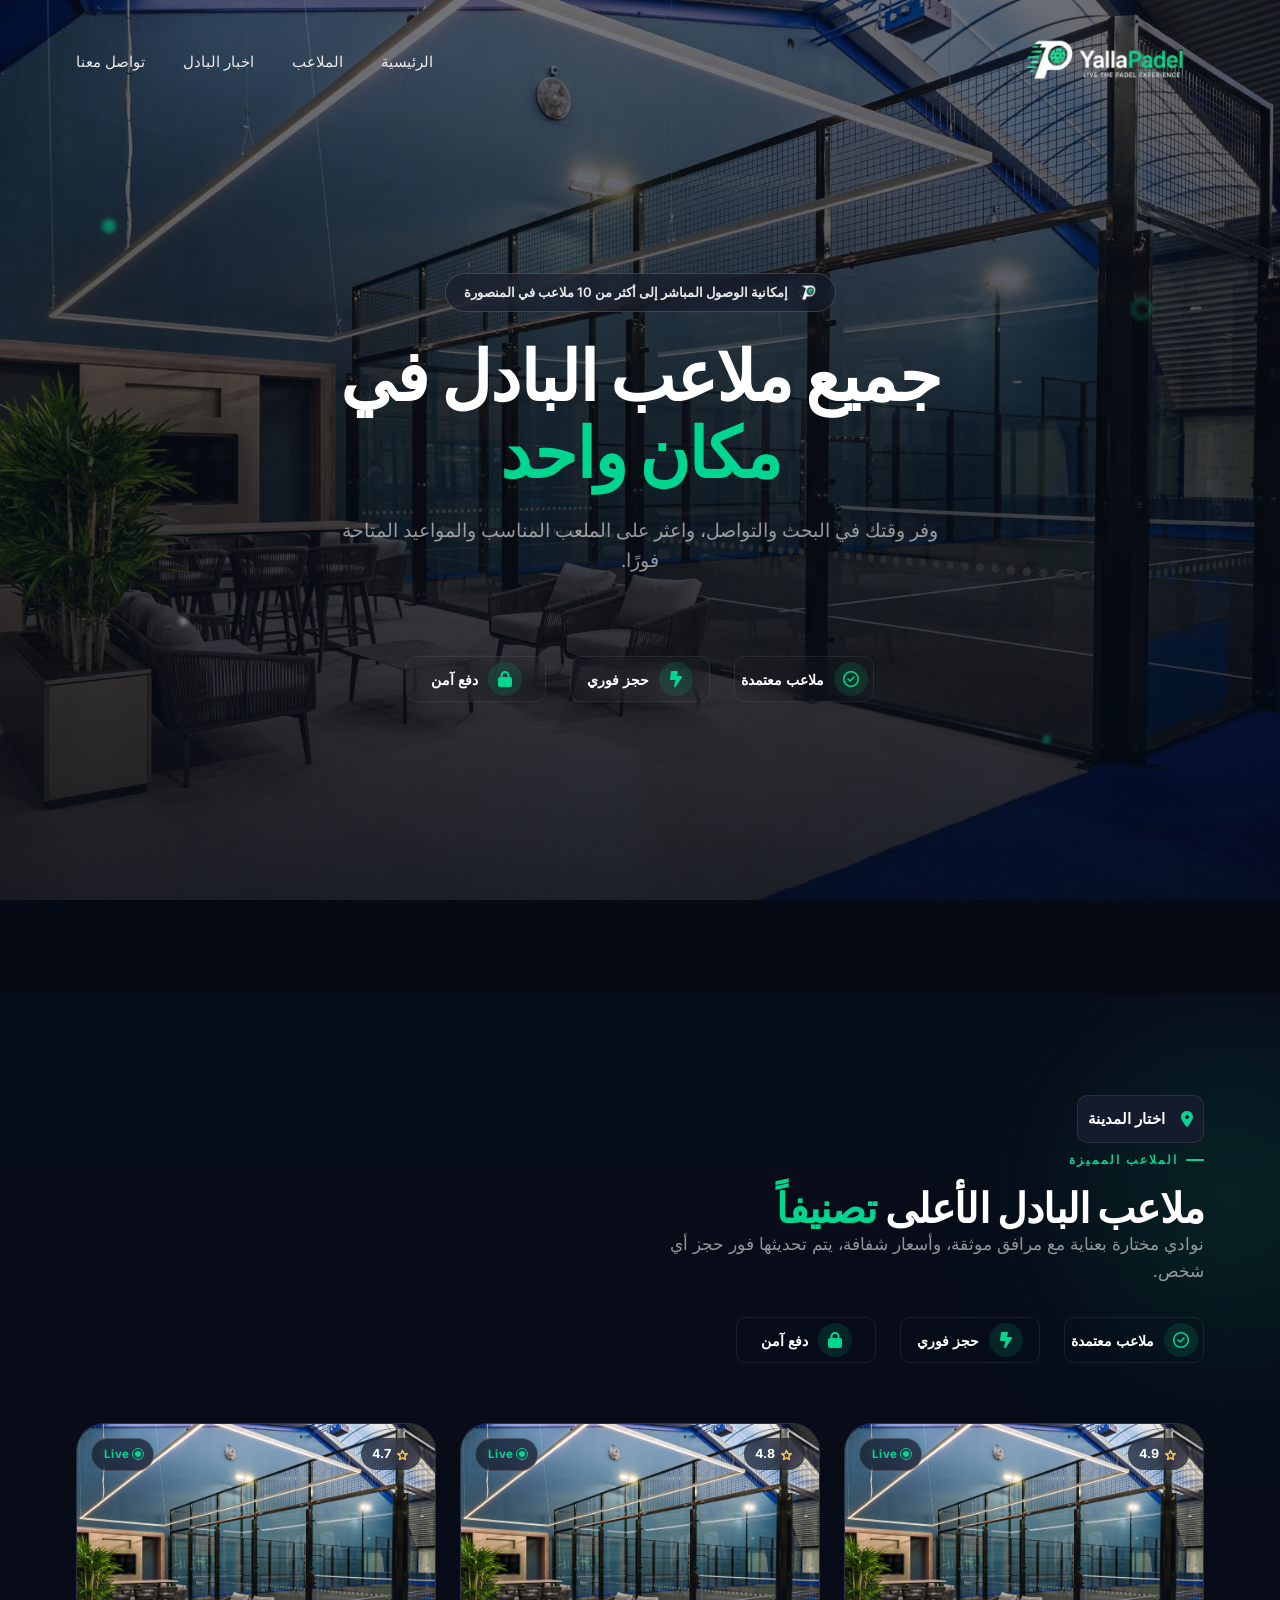
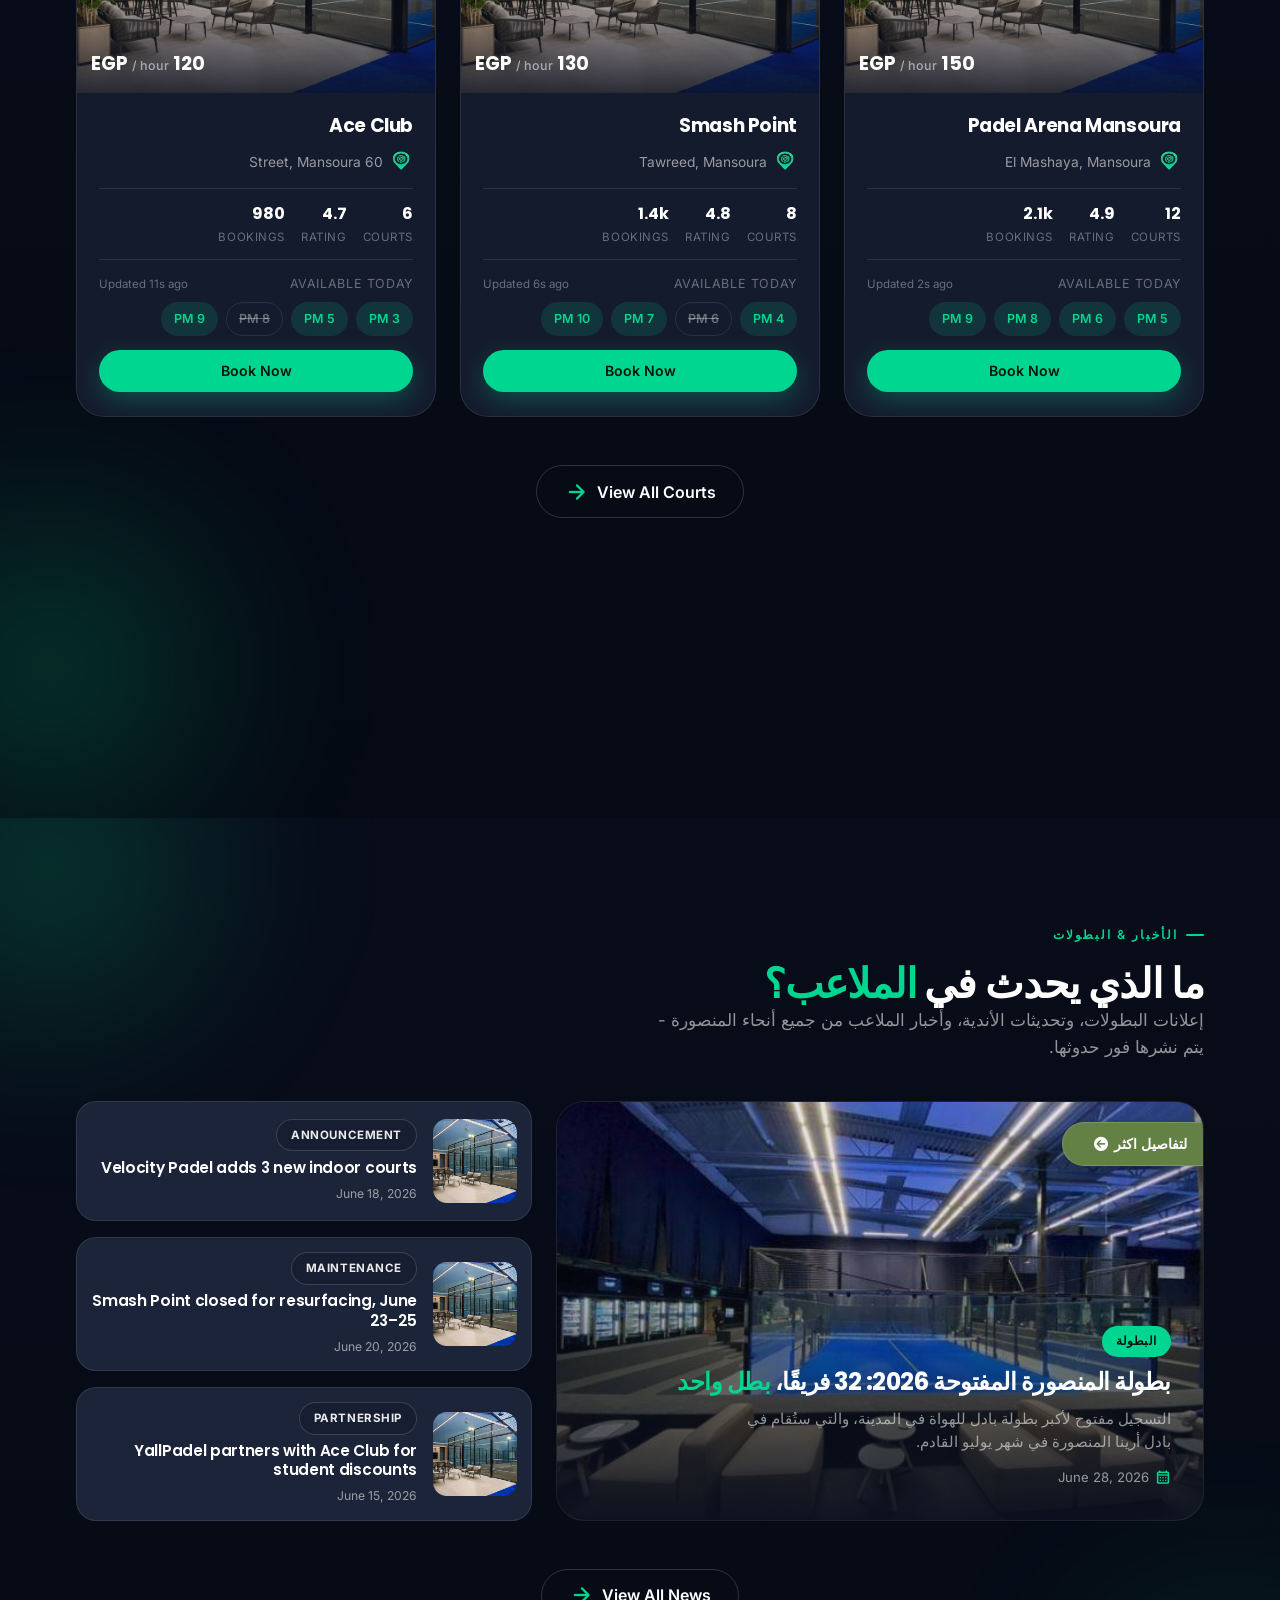
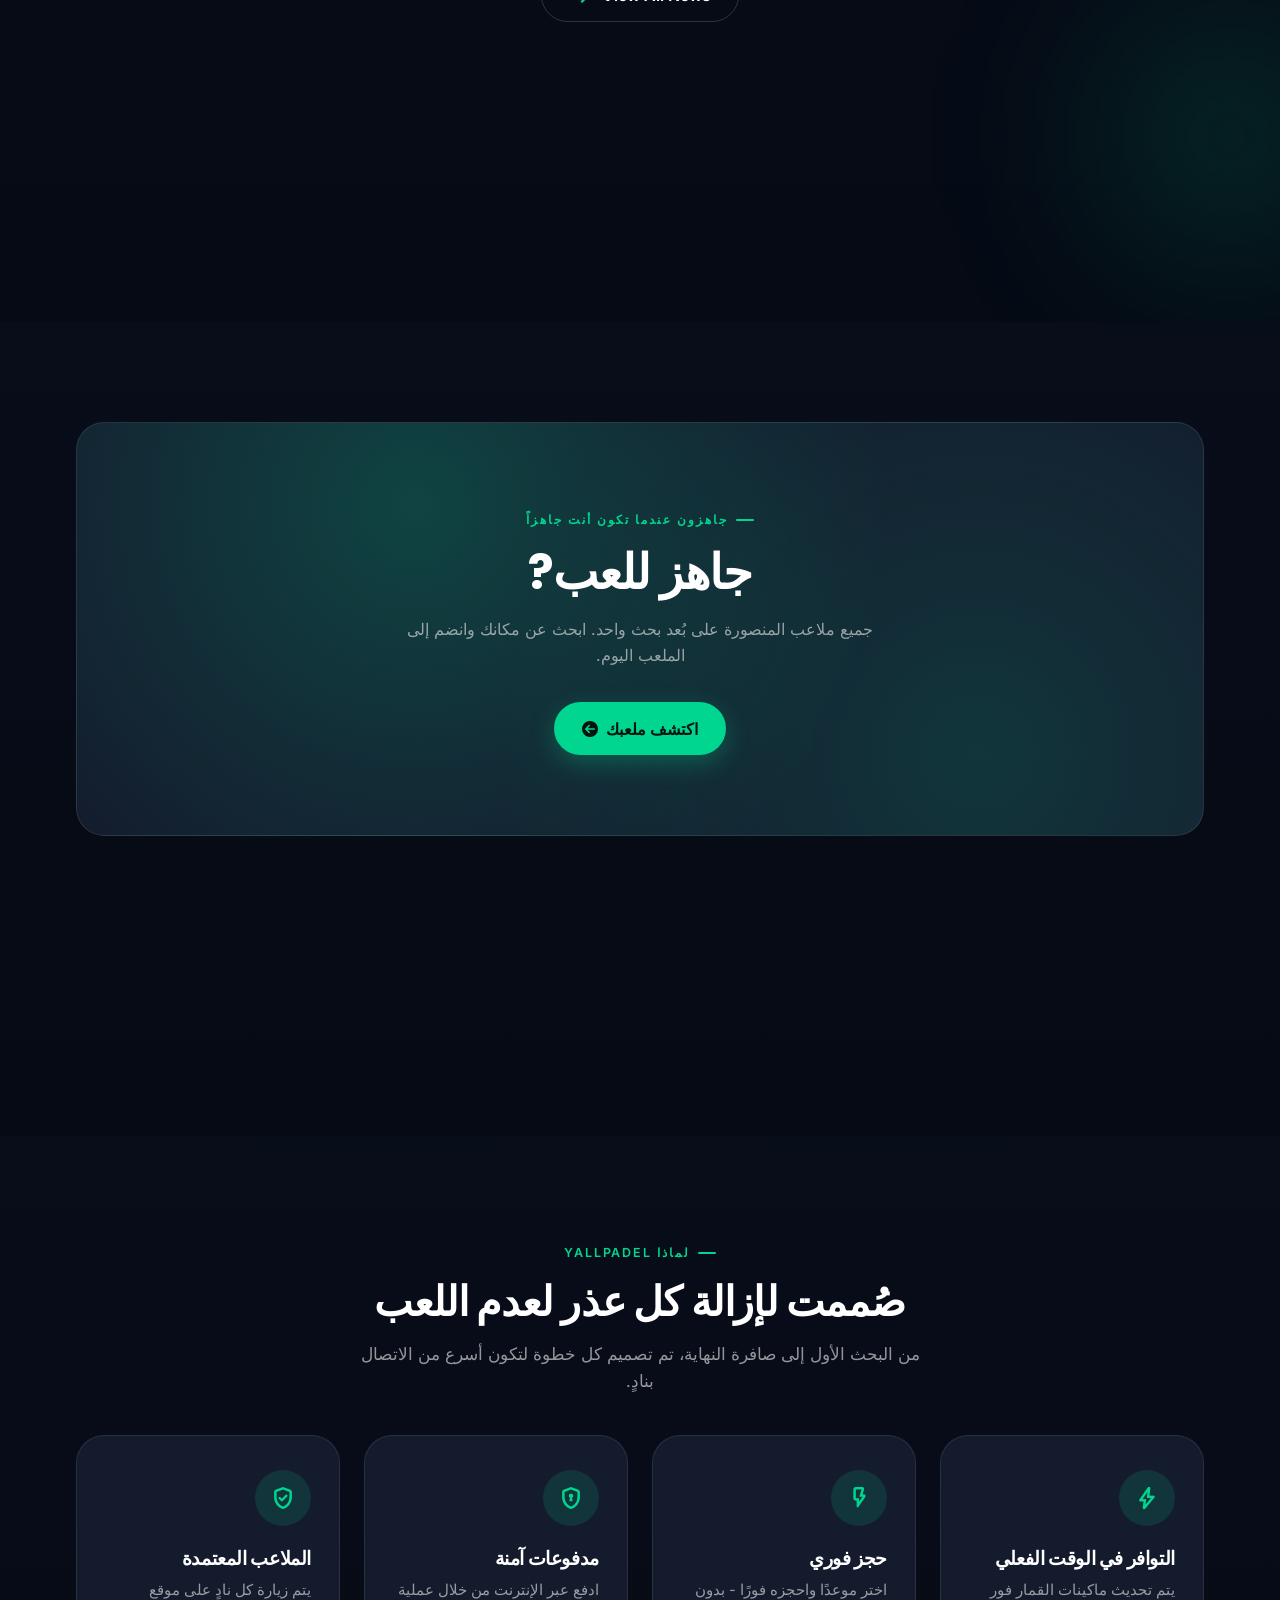
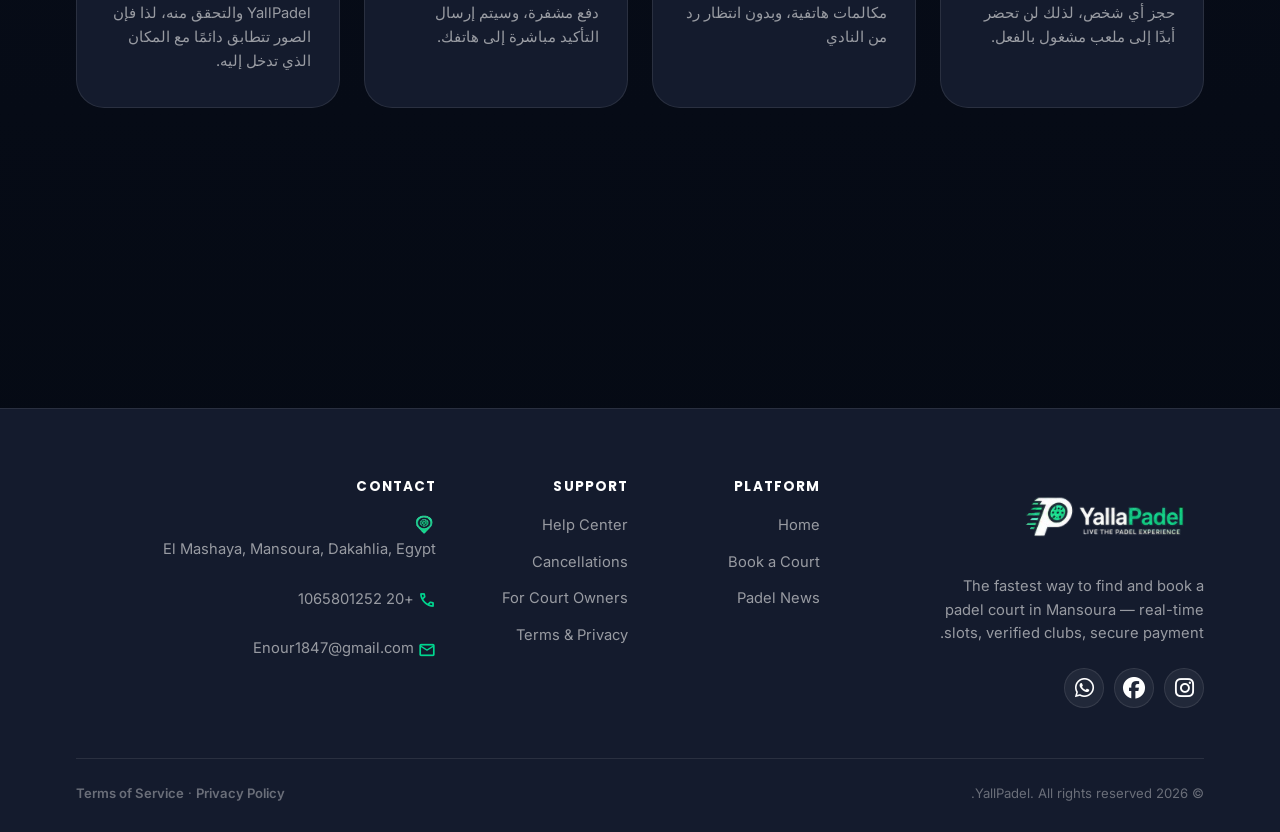
==== commit 3bb997bb: "update index" ====
--- a/index.html
+++ b/index.html
@@ -35,27 +35,29 @@
   <!-- ===================== Navbar ===================== -->
   <header class="navbar-ph">
     <div class="container d-flex align-items-center justify-content-between">
+      
+      
       <a href="./" class="brand"><img src="./assets/imgs/logo-removebg.png" alt=""></a>
-
+      
       <nav class="nav-links" id="navLinks">
         <a href="./" class="brand logo-mobil"><img src="./assets/imgs/logo-removebg.png" alt=""></a>
-        <a href="./">Home</a>
-        <a href="#courts">Book A Court</a>
-        <a href="#news">Padel News</a>
-        <a href="#contact">Contact Us</a>
-        <div class="d-flex d-lg-none gap-3 mt-3">
+        <a href="./">الرئيسية</a>
+        <a href="#courts">الملاعب</a>
+        <a href="#news">اخبار البادل</a>
+        <a href="#contact">تواصل معنا</a>
+        <!-- <div class="d-flex d-lg-none gap-3 mt-3">
           <a href="./login.html" class="btn btn-ghost btn-sm">Log In</a>
           <a href="./register.html" class="btn btn-accent btn-sm">Register</a>
-        </div>
+        </div> -->
       </nav>
 
-      <div class="navbar-cta">
+      <!-- <div class="navbar-cta">
         <a href="./login.html" class="btn btn-ghost btn-sm">Log In</a>
         <a href="./register.html" class="btn btn-ghost btn-sm">Register</a>
         <button class="nav-toggle" id="navToggle" aria-label="Toggle menu">
           <span class="material-symbols-rounded">menu</span>
         </button>
-      </div>
+      </div> -->
     </div>
   </header>
 
@@ -69,25 +71,23 @@
     <div class="container hero-content">
       <span class="hero-badge" data-aos="fade-up">
         <img src="./assets/imgs/main-icon.png" class="pulse-img" alt="">
-        Live availability across 100+ courts
-        in Mansoura
+        إمكانية الوصول المباشر إلى أكثر من 10 ملاعب في المنصورة
       </span>
 
       <h1 data-aos="fade-up" data-aos-delay="80">
-        Book Your Padel Court in
-        <span class="accent-underline">Less Than a Minute</span>
+         جميع ملاعب البادل في<br>
+        <span class="accent-underline">مكان واحد</span>
       </h1>
 
       <p class="hero-sub" data-aos="fade-up" data-aos-delay="160">
-        Find available courts, compare prices, and reserve instantly across
-        Mansoura — no calls, no waiting, no guesswork.
+        وفر وقتك في البحث والتواصل، واعثر على الملعب المناسب والمواعيد المتاحة فورًا.
       </p>
 
-      <div class="search-card" data-aos="fade-up" data-aos-delay="240">
+      <!-- <div class="search-card" data-aos="fade-up" data-aos-delay="240">
         <div class="search-grid">
           <div class="search-field">
             <label><img src="./assets/imgs/icon2.png" class="icon-location" alt="">
-              Regon</label>
+              Region</label>
             <select>
               <option>Any area in Mansoura</option>
               <option>Any area in Domiatt</option>
@@ -112,340 +112,236 @@
             Check Courts
           </a>
         </div>
-      </div>
+      </div> -->
 
       <div class="hero-meta" data-aos="fade-up" data-aos-delay="320">
-        <span class="meta-item"><span class="material-symbols-rounded">verified</span> Verified
-          courts only</span>
-        <span class="meta-item"><span class="material-symbols-rounded">bolt</span> Instant
-          confirmation</span>
-        <span class="meta-item"><span class="material-symbols-rounded">lock</span> Secure online
-          payment</span>
+        <span class="meta-item">
+          <i class="fa-regular fa-circle-check"></i>
+          ملاعب معتمدة
+        </span>
+        <span class="meta-item">
+          <i class="fa-solid fa-bolt-lightning"></i>
+          حجز فوري
+        </span>
+        <span class="meta-item">
+          <i class="fa-solid fa-lock"></i>
+          دفع آمن
+        </span>
       </div>
     </div>
   </section>
 
   <!-- ===================== Featured Courts ===================== -->
-  <section class="section" id="courts">
+  <section class="courts-section section" id="courts">
+    <div class="courts-overlay"></div>
     <div class="container">
       <div class="section-head">
+        <div class="fade-up">
+          <div class="search-field">
+            <div class="select-wrapper">
+              <i class="fa-solid fa-location-dot"></i>
+              <select>
+                <option>اختار المدينة</option>
+                <option>المنصورة</option>
+              </select>
+            </div>
+          </div>
+        </div>
         <div data-aos="fade-up">
-          <span class="eyebrow">Featured Courts</span>
+          <span class="eyebrow">الملاعب المميزة</span>
           <h2 class="section-title mt-3">
-            Mansoura's top-rated padel courts
+            ملاعب البادل الأعلى <span class="accent-underline">تصنيفاً</span> 
           </h2>
           <p class="section-sub" data-aos="fade-up" data-aos-delay="80">
-            Hand-picked clubs with verified facilities, transparent pricing,
-            and slots that update the moment someone books.
+            نوادي مختارة بعناية مع مرافق موثقة، وأسعار شفافة،  يتم تحديثها فور حجز أي شخص.
           </p>
         </div>
-        <div class="fade-up">
-          <div class="search-field">
-            <label><img src="./assets/imgs/icon2.png" class="icon-location" alt="">
-              Regon</label>
-            <select>
-              <option>Any area in Mansoura</option>
-              <option>Any area in Domiatt</option>
-              <option>Any area in Gamsa</option>
-              <option>Any area in Ras Elbar</option>
-            </select>
-          </div>
-        </div>
-      </div>
-
-      <div class="row g-4">
-        <!-- Card 1 -->
-        <div class="col-md-6 col-lg-4" data-aos="fade-up">
-          <div class="court-card">
-            <div class="court-media">
-              <span class="court-badge-live"><span class="pulse-dot"></span> Live</span>
-              <span class="court-rating"><span class="material-symbols-rounded">star</span> 4.9</span>
-              <img data-fallback src="./assets/imgs/img1.jpg" alt="Padel Arena Mansoura court" />
-              <span class="court-price-tag">150 EGP <span>/ hour</span></span>
-            </div>
-            <div class="court-body">
-              <h3 class="court-name">Padel Arena Mansoura</h3>
-              <span class="court-loc"><img src="./assets/imgs/icon2.png" class="icon-location" alt=""> El
-                Mashaya, Mansoura</span>
-              <div class="court-stats">
-                <div class="stat"><b>12</b><span>Courts</span></div>
-                <div class="stat"><b>4.9</b><span>Rating</span></div>
-                <div class="stat"><b>2.1k</b><span>Bookings</span></div>
-              </div>
-              <div>
-                <div class="d-flex justify-content-between align-items-center mb-2">
-                  <span style="
-                        font-size: 0.78rem;
-                        color: var(--text-faint);
-                        text-transform: uppercase;
-                        letter-spacing: 0.05em;
-                      ">Available today</span>
-                  <span style="font-size: 0.72rem; color: var(--text-faint)" data-live-updated data-seconds="2">Updated
-                    2s ago</span>
-                </div>
-                <div class="slot-row">
-                  <span class="slot-chip" data-time="5 PM">5 PM</span>
-                  <span class="slot-chip" data-time="6 PM">6 PM</span>
-                  <span class="slot-chip" data-time="8 PM">8 PM</span>
-                  <span class="slot-chip" data-time="9 PM">9 PM</span>
+        <div data-aos="fade-up">
+          <div class="hero-meta" data-aos="fade-up" data-aos-delay="320">
+        <span class="meta-item">
+          <i class="fa-regular fa-circle-check"></i>
+          ملاعب معتمدة
+        </span>
+        <span class="meta-item">
+          <i class="fa-solid fa-bolt-lightning"></i>
+          حجز فوري
+        </span>
+        <span class="meta-item">
+          <i class="fa-solid fa-lock"></i>
+          دفع آمن
+        </span>
+      </div>
+        </div>
+        
+      </div>
+      <div class="courts-grid">
+            <div class="row g-4">
+              <!-- Card 1 -->
+              <div class="col-md-6 col-lg-4" data-aos="fade-up">
+                <div class="court-card">
+                  <div class="court-media">
+                    <span class="court-badge-live"><span class="pulse-dot"></span> Live</span>
+                    <span class="court-rating"><span class="material-symbols-rounded">star</span> 4.9</span>
+                    <img data-fallback src="./assets/imgs/img1.jpg" alt="Padel Arena Mansoura court" />
+                    <span class="court-price-tag">150 EGP <span>/ hour</span></span>
+                  </div>
+                  <div class="court-body">
+                    <h3 class="court-name">Padel Arena Mansoura</h3>
+                    <span class="court-loc"><img src="./assets/imgs/icon2.png" class="icon-location" alt=""> El
+                      Mashaya, Mansoura</span>
+                    <div class="court-stats">
+                      <div class="stat"><b>12</b><span>Courts</span></div>
+                      <div class="stat"><b>4.9</b><span>Rating</span></div>
+                      <div class="stat"><b>2.1k</b><span>Bookings</span></div>
+                    </div>
+                    <div>
+                      <div class="d-flex justify-content-between align-items-center mb-2">
+                        <span style="
+                              font-size: 0.78rem;
+                              color: var(--text-faint);
+                              text-transform: uppercase;
+                              letter-spacing: 0.05em;
+                            ">Available today</span>
+                        <span style="font-size: 0.72rem; color: var(--text-faint)" data-live-updated data-seconds="2">Updated
+                          2s ago</span>
+                      </div>
+                      <div class="slot-row">
+                        <span class="slot-chip" data-time="5 PM">5 PM</span>
+                        <span class="slot-chip" data-time="6 PM">6 PM</span>
+                        <span class="slot-chip" data-time="8 PM">8 PM</span>
+                        <span class="slot-chip" data-time="9 PM">9 PM</span>
+                      </div>
+                    </div>
+                    <div class="court-foot">
+                      <a href="./court-details.html" class="btn btn-accent btn-sm btn-block">Book Now</a>
+                    </div>
+                  </div>
                 </div>
               </div>
-              <div class="court-foot">
-                <a href="./court-details.html" class="btn btn-accent btn-sm btn-block">Book Now</a>
-              </div>
-            </div>
-          </div>
-        </div>
-
-        <!-- Card 2 -->
-        <div class="col-md-6 col-lg-4" data-aos="fade-up" data-aos-delay="80">
-          <div class="court-card">
-            <div class="court-media">
-              <span class="court-badge-live"><span class="pulse-dot"></span> Live</span>
-              <span class="court-rating"><span class="material-symbols-rounded">star</span> 4.8</span>
-              <img data-fallback src="./assets/imgs/img1.jpg" alt="Smash Point court" />
-              <span class="court-price-tag">130 EGP <span>/ hour</span></span>
-            </div>
-            <div class="court-body">
-              <h3 class="court-name">Smash Point</h3>
-              <span class="court-loc"><img src="./assets/imgs/icon2.png" class="icon-location" alt="">
-                Tawreed, Mansoura</span>
-              <div class="court-stats">
-                <div class="stat"><b>8</b><span>Courts</span></div>
-                <div class="stat"><b>4.8</b><span>Rating</span></div>
-                <div class="stat"><b>1.4k</b><span>Bookings</span></div>
-              </div>
-              <div>
-                <div class="d-flex justify-content-between align-items-center mb-2">
-                  <span style="
-                        font-size: 0.78rem;
-                        color: var(--text-faint);
-                        text-transform: uppercase;
-                        letter-spacing: 0.05em;
-                      ">Available today</span>
-                  <span style="font-size: 0.72rem; color: var(--text-faint)" data-live-updated data-seconds="6">Updated
-                    6s ago</span>
-                </div>
-                <div class="slot-row">
-                  <span class="slot-chip" data-time="4 PM">4 PM</span>
-                  <span class="slot-chip is-taken" data-time="6 PM">6 PM</span>
-                  <span class="slot-chip" data-time="7 PM">7 PM</span>
-                  <span class="slot-chip" data-time="10 PM">10 PM</span>
+
+              <!-- Card 2 -->
+              <div class="col-md-6 col-lg-4" data-aos="fade-up" data-aos-delay="80">
+                <div class="court-card">
+                  <div class="court-media">
+                    <span class="court-badge-live"><span class="pulse-dot"></span> Live</span>
+                    <span class="court-rating"><span class="material-symbols-rounded">star</span> 4.8</span>
+                    <img data-fallback src="./assets/imgs/img1.jpg" alt="Smash Point court" />
+                    <span class="court-price-tag">130 EGP <span>/ hour</span></span>
+                  </div>
+                  <div class="court-body">
+                    <h3 class="court-name">Smash Point</h3>
+                    <span class="court-loc"><img src="./assets/imgs/icon2.png" class="icon-location" alt="">
+                      Tawreed, Mansoura</span>
+                    <div class="court-stats">
+                      <div class="stat"><b>8</b><span>Courts</span></div>
+                      <div class="stat"><b>4.8</b><span>Rating</span></div>
+                      <div class="stat"><b>1.4k</b><span>Bookings</span></div>
+                    </div>
+                    <div>
+                      <div class="d-flex justify-content-between align-items-center mb-2">
+                        <span style="
+                              font-size: 0.78rem;
+                              color: var(--text-faint);
+                              text-transform: uppercase;
+                              letter-spacing: 0.05em;
+                            ">Available today</span>
+                        <span style="font-size: 0.72rem; color: var(--text-faint)" data-live-updated data-seconds="6">Updated
+                          6s ago</span>
+                      </div>
+                      <div class="slot-row">
+                        <span class="slot-chip" data-time="4 PM">4 PM</span>
+                        <span class="slot-chip is-taken" data-time="6 PM">6 PM</span>
+                        <span class="slot-chip" data-time="7 PM">7 PM</span>
+                        <span class="slot-chip" data-time="10 PM">10 PM</span>
+                      </div>
+                    </div>
+                    <div class="court-foot">
+                      <a href="court-details.html" class="btn btn-accent btn-sm btn-block">Book Now</a>
+                    </div>
+                  </div>
                 </div>
               </div>
-              <div class="court-foot">
-                <a href="court-details.html" class="btn btn-accent btn-sm btn-block">Book Now</a>
-              </div>
-            </div>
-          </div>
-        </div>
-
-        <!-- Card 3 -->
-        <div class="col-md-6 col-lg-4" data-aos="fade-up" data-aos-delay="160">
-          <div class="court-card">
-            <div class="court-media">
-              <span class="court-badge-live"><span class="pulse-dot"></span> Live</span>
-              <span class="court-rating"><span class="material-symbols-rounded">star</span> 4.7</span>
-              <img data-fallback src="./assets/imgs/img1.jpg" alt="Ace Club Mansoura court" />
-              <span class="court-price-tag">120 EGP <span>/ hour</span></span>
-            </div>
-            <div class="court-body">
-              <h3 class="court-name">Ace Club</h3>
-              <span class="court-loc"><img src="./assets/imgs/icon2.png" class="icon-location" alt=""> 60
-                Street, Mansoura</span>
-              <div class="court-stats">
-                <div class="stat"><b>6</b><span>Courts</span></div>
-                <div class="stat"><b>4.7</b><span>Rating</span></div>
-                <div class="stat"><b>980</b><span>Bookings</span></div>
-              </div>
-              <div>
-                <div class="d-flex justify-content-between align-items-center mb-2">
-                  <span style="
-                        font-size: 0.78rem;
-                        color: var(--text-faint);
-                        text-transform: uppercase;
-                        letter-spacing: 0.05em;
-                      ">Available today</span>
-                  <span style="font-size: 0.72rem; color: var(--text-faint)" data-live-updated data-seconds="11">Updated
-                    11s ago</span>
-                </div>
-                <div class="slot-row">
-                  <span class="slot-chip" data-time="3 PM">3 PM</span>
-                  <span class="slot-chip" data-time="5 PM">5 PM</span>
-                  <span class="slot-chip is-taken" data-time="8 PM">8 PM</span>
-                  <span class="slot-chip" data-time="9 PM">9 PM</span>
+
+              <!-- Card 3 -->
+              <div class="col-md-6 col-lg-4" data-aos="fade-up" data-aos-delay="160">
+                <div class="court-card">
+                  <div class="court-media">
+                    <span class="court-badge-live"><span class="pulse-dot"></span> Live</span>
+                    <span class="court-rating"><span class="material-symbols-rounded">star</span> 4.7</span>
+                    <img data-fallback src="./assets/imgs/img1.jpg" alt="Ace Club Mansoura court" />
+                    <span class="court-price-tag">120 EGP <span>/ hour</span></span>
+                  </div>
+                  <div class="court-body">
+                    <h3 class="court-name">Ace Club</h3>
+                    <span class="court-loc"><img src="./assets/imgs/icon2.png" class="icon-location" alt=""> 60
+                      Street, Mansoura</span>
+                    <div class="court-stats">
+                      <div class="stat"><b>6</b><span>Courts</span></div>
+                      <div class="stat"><b>4.7</b><span>Rating</span></div>
+                      <div class="stat"><b>980</b><span>Bookings</span></div>
+                    </div>
+                    <div>
+                      <div class="d-flex justify-content-between align-items-center mb-2">
+                        <span style="
+                              font-size: 0.78rem;
+                              color: var(--text-faint);
+                              text-transform: uppercase;
+                              letter-spacing: 0.05em;
+                            ">Available today</span>
+                        <span style="font-size: 0.72rem; color: var(--text-faint)" data-live-updated data-seconds="11">Updated
+                          11s ago</span>
+                      </div>
+                      <div class="slot-row">
+                        <span class="slot-chip" data-time="3 PM">3 PM</span>
+                        <span class="slot-chip" data-time="5 PM">5 PM</span>
+                        <span class="slot-chip is-taken" data-time="8 PM">8 PM</span>
+                        <span class="slot-chip" data-time="9 PM">9 PM</span>
+                      </div>
+                    </div>
+                    <div class="court-foot">
+                      <a href="court-details.html" class="btn btn-accent btn-sm btn-block">Book Now</a>
+                    </div>
+                  </div>
                 </div>
               </div>
-              <div class="court-foot">
-                <a href="court-details.html" class="btn btn-accent btn-sm btn-block">Book Now</a>
-              </div>
-            </div>
-          </div>
-        </div>
-
-        <!-- Card 4 -->
-        <div class="col-md-6 col-lg-4" data-aos="fade-up">
-          <div class="court-card">
-            <div class="court-media">
-              <span class="court-badge-live"><span class="pulse-dot"></span> Live</span>
-              <span class="court-rating"><span class="material-symbols-rounded">star</span> 4.9</span>
-              <img data-fallback src="./assets/imgs/img1.jpg " alt="Velocity Padel court" />
-              <span class="court-price-tag">160 EGP <span>/ hour</span></span>
-            </div>
-            <div class="court-body">
-              <h3 class="court-name">Velocity Padel</h3>
-              <span class="court-loc"><img src="./assets/imgs/icon2.png" class="icon-location" alt="">
-                Toriel, Mansoura</span>
-              <div class="court-stats">
-                <div class="stat"><b>10</b><span>Courts</span></div>
-                <div class="stat"><b>4.9</b><span>Rating</span></div>
-                <div class="stat"><b>3.0k</b><span>Bookings</span></div>
-              </div>
-              <div>
-                <div class="d-flex justify-content-between align-items-center mb-2">
-                  <span style="
-                        font-size: 0.78rem;
-                        color: var(--text-faint);
-                        text-transform: uppercase;
-                        letter-spacing: 0.05em;
-                      ">Available today</span>
-                  <span style="font-size: 0.72rem; color: var(--text-faint)" data-live-updated data-seconds="0">Updated
-                    just now</span>
-                </div>
-                <div class="slot-row">
-                  <span class="slot-chip" data-time="2 PM">2 PM</span>
-                  <span class="slot-chip" data-time="6 PM">6 PM</span>
-                  <span class="slot-chip" data-time="7 PM">7 PM</span>
-                  <span class="slot-chip" data-time="11 PM">11 PM</span>
-                </div>
-              </div>
-              <div class="court-foot">
-                <a href="court-details.html" class="btn btn-accent btn-sm btn-block">Book Now</a>
-              </div>
-            </div>
-          </div>
-        </div>
-
-        <!-- Card 5 -->
-        <div class="col-md-6 col-lg-4" data-aos="fade-up" data-aos-delay="80">
-          <div class="court-card">
-            <div class="court-media">
-              <span class="court-badge-live"><span class="pulse-dot"></span> Live</span>
-              <span class="court-rating"><span class="material-symbols-rounded">star</span> 4.6</span>
-              <img data-fallback src="./assets/imgs/img1.jpg " alt="The Court House padel" />
-              <span class="court-price-tag">110 EGP <span>/ hour</span></span>
-            </div>
-            <div class="court-body">
-              <h3 class="court-name">The Court House</h3>
-              <span class="court-loc"><img src="./assets/imgs/icon2.png" class="icon-location" alt="">
-                Gomhouria St., Mansoura</span>
-              <div class="court-stats">
-                <div class="stat"><b>5</b><span>Courts</span></div>
-                <div class="stat"><b>4.6</b><span>Rating</span></div>
-                <div class="stat"><b>760</b><span>Bookings</span></div>
-              </div>
-              <div>
-                <div class="d-flex justify-content-between align-items-center mb-2">
-                  <span style="
-                        font-size: 0.78rem;
-                        color: var(--text-faint);
-                        text-transform: uppercase;
-                        letter-spacing: 0.05em;
-                      ">Available today</span>
-                  <span style="font-size: 0.72rem; color: var(--text-faint)" data-live-updated data-seconds="4">Updated
-                    4s ago</span>
-                </div>
-                <div class="slot-row">
-                  <span class="slot-chip" data-time="1 PM">1 PM</span>
-                  <span class="slot-chip" data-time="4 PM">4 PM</span>
-                  <span class="slot-chip" data-time="9 PM">9 PM</span>
-                  <span class="slot-chip is-taken" data-time="10 PM">10 PM</span>
-                </div>
-              </div>
-              <div class="court-foot">
-                <a href="court-details.html" class="btn btn-accent btn-sm btn-block">Book Now</a>
-              </div>
-            </div>
-          </div>
-        </div>
-
-        <!-- Card 6 -->
-        <div class="col-md-6 col-lg-4" data-aos="fade-up" data-aos-delay="160">
-          <div class="court-card">
-            <div class="court-media">
-              <span class="court-badge-live"><span class="pulse-dot"></span> Live</span>
-              <span class="court-rating"><span class="material-symbols-rounded">star</span> 4.8</span>
-              <img data-fallback src="./assets/imgs/img1.jpg" alt="Net Zone Padel court" />
-              <span class="court-price-tag">140 EGP <span>/ hour</span></span>
-            </div>
-            <div class="court-body">
-              <h3 class="court-name">Net Zone Padel</h3>
-              <span class="court-loc"><img src="./assets/imgs/icon2.png" class="icon-location" alt=""> El
-                Mashaya, Mansoura</span>
-              <div class="court-stats">
-                <div class="stat"><b>7</b><span>Courts</span></div>
-                <div class="stat"><b>4.8</b><span>Rating</span></div>
-                <div class="stat"><b>1.1k</b><span>Bookings</span></div>
-              </div>
-              <div>
-                <div class="d-flex justify-content-between align-items-center mb-2">
-                  <span style="
-                        font-size: 0.78rem;
-                        color: var(--text-faint);
-                        text-transform: uppercase;
-                        letter-spacing: 0.05em;
-                      ">Available today</span>
-                  <span style="font-size: 0.72rem; color: var(--text-faint)" data-live-updated data-seconds="8">Updated
-                    8s ago</span>
-                </div>
-                <div class="slot-row">
-                  <span class="slot-chip" data-time="3 PM">3 PM</span>
-                  <span class="slot-chip" data-time="5 PM">5 PM</span>
-                  <span class="slot-chip" data-time="8 PM">8 PM</span>
-                  <span class="slot-chip" data-time="10 PM">10 PM</span>
-                </div>
-              </div>
-              <div class="court-foot">
-                <a href="court-details.html" class="btn btn-accent btn-sm btn-block">Book Now</a>
-              </div>
-            </div>
-          </div>
-        </div>
-      </div>
-
-      <div class="text-center mt-5" data-aos="fade-up">
-        <a href="./courts.html" class="btn btn-ghost">View All Courts
-          <span class="material-symbols-rounded">arrow_forward</span></a>
+            </div>
+
+            <div class="text-center mt-5" data-aos="fade-up">
+              <a href="./courts.html" class="btn btn-ghost">View All Courts
+                <span class="material-symbols-rounded">arrow_forward</span></a>
+            </div>
       </div>
     </div>
   </section>
 
   <!-- ===================== News & Tournaments ===================== -->
-  <section class="section" id="news" style="background: var(--bg-secondary)">
+  <section class="news-section section" id="news">
+    <div class="courts-overlay"></div>
     <div class="container">
       <div class="section-head" data-aos="fade-up">
         <div>
-          <span class="eyebrow">News &amp; Tournaments</span>
-          <h2 class="section-title mt-3">What's happening on the courts</h2>
+          <span class="eyebrow">الأخبار &amp; البطولات</span>
+          <h2 class="section-title mt-3">ما الذي يحدث في <span class="accent-underline">الملاعب؟</span></h2>
         </div>
         <p class="section-sub">
-          Tournament announcements, club updates, and court news from across
-          Mansoura — posted the moment they happen.
+          إعلانات البطولات، وتحديثات الأندية، وأخبار الملاعب من جميع أنحاء المنصورة - يتم نشرها فور حدوثها.
         </p>
       </div>
 
-      <div class="row g-4">
+      <div class="row g-4 mt-3">
         <!-- Featured story -->
         <div class="col-lg-7" data-aos="fade-up">
           <div class="news-featured">
-            <a href="./news-details.html" class="more-details">More Details</a>
-            <img data-fallback src="./assets/imgs/img1.jpg" alt="Mansoura Open 2026 tournament announcement" />
+            <a href="./news-details.html" class="more-details">
+              لتفاصيل اكثر
+              <i class="fa-solid fa-circle-arrow-left"></i>
+            </a>
+            <img data-fallback src="./assets/imgs/img2.jpg" alt="Mansoura Open 2026 tournament announcement" />
             <div class="news-featured-content">
-              <span class="news-tag news-tag-tournament">Tournament</span>
-              <h3>Mansoura Open 2026: 32 Teams, One Champion</h3>
+              <span class="news-tag news-tag-tournament">البطولة</span>
+              <h3>بطولة المنصورة المفتوحة 2026: 32 فريقًا، <span class="accent-underline">بطل واحد</span></h3>
               <p>
-                Registration is open for the city's biggest amateur padel
-                tournament, hosted at Padel Arena Mansoura this July.
+                التسجيل مفتوح لأكبر بطولة بادل للهواة في المدينة، والتي ستُقام في بادل أرينا المنصورة في شهر يوليو القادم.
               </p>
               <span class="news-date"><span class="material-symbols-rounded">calendar_month</span>
                 June 28, 2026</span>
@@ -492,32 +388,30 @@
   </section>
 
   <!-- ===================== CTA ===================== -->
-  <section class="section-tight">
+  <section class="news-section section-tight">
     <div class="container">
       <div class="cta-band" data-aos="zoom-in">
-        <span class="eyebrow justify-content-center">Ready when you are</span>
-        <h2 class="mt-3">Ready to Play?</h2>
+        <span class="eyebrow justify-content-center">جاهزون عندما تكون أنت جاهزاً</span>
+        <h2 class="mt-3">جاهز للعب?</h2>
         <p>
-          Every court in Mansoura, one search away. Find your slot and get on
-          the court today.
+          جميع ملاعب المنصورة على بُعد بحث واحد. ابحث عن مكانك وانضم إلى الملعب اليوم.
         </p>
-        <a href="#courts" class="btn btn-accent">Find Your Court
-          <span class="material-symbols-rounded">arrow_forward</span></a>
+        <a href="#courts" class="btn btn-accent">اكتشف ملعبك
+          <i class="fa-solid fa-circle-arrow-left"></i></a>
       </div>
     </div>
   </section>
 
   <!-- ===================== Why Choose YallPadel ===================== -->
-  <section class="section" id="how-it-works" style="background: var(--bg-secondary)">
+  <section class="news-section section" id="how-it-works">
     <div class="container">
       <div class="text-center mx-auto" style="max-width: 620px" data-aos="fade-up">
-        <span class="eyebrow justify-content-center">Why YallPadel</span>
+        <span class="eyebrow justify-content-center">لماذا YallPadel</span>
         <h2 class="section-title mt-3">
-          Built to remove every excuse not to play
+          صُممت لإزالة كل عذر لعدم اللعب
         </h2>
         <p class="section-sub mx-auto mt-3">
-          From the first search to the final whistle, every step is designed
-          to be faster than calling a club.
+          من البحث الأول إلى صافرة النهاية، تم تصميم كل خطوة لتكون أسرع من الاتصال بنادٍ.
         </p>
       </div>
 
@@ -525,40 +419,36 @@
         <div class="col-sm-6 col-lg-3" data-aos="fade-up">
           <div class="feature-card">
             <span class="icon-circle"><span class="material-symbols-rounded">bolt</span></span>
-            <h3>Real-Time Availability</h3>
+            <h3>التوافر في الوقت الفعلي</h3>
             <p>
-              Slots update the instant someone books, so you never show up to
-              a court that's already taken.
+              يتم تحديث ماكينات القمار فور حجز أي شخص، لذلك لن تحضر أبدًا إلى ملعب مشغول بالفعل.
             </p>
           </div>
         </div>
         <div class="col-sm-6 col-lg-3" data-aos="fade-up" data-aos-delay="80">
           <div class="feature-card">
             <span class="icon-circle"><span class="material-symbols-rounded">flash_on</span></span>
-            <h3>Instant Booking</h3>
+            <h3>حجز فوري</h3>
             <p>
-              Pick a slot and lock it in immediately — no phone calls, no
-              waiting on a reply from the club.
+              اختر موعدًا واحجزه فورًا - بدون مكالمات هاتفية، وبدون انتظار رد من النادي
             </p>
           </div>
         </div>
         <div class="col-sm-6 col-lg-3" data-aos="fade-up" data-aos-delay="160">
           <div class="feature-card">
             <span class="icon-circle"><span class="material-symbols-rounded">encrypted</span></span>
-            <h3>Secure Payments</h3>
+            <h3>مدفوعات آمنة</h3>
             <p>
-              Pay online through encrypted checkout, with confirmation sent
-              straight to your phone.
+              ادفع عبر الإنترنت من خلال عملية دفع مشفرة، وسيتم إرسال التأكيد مباشرة إلى هاتفك.
             </p>
           </div>
         </div>
         <div class="col-sm-6 col-lg-3" data-aos="fade-up" data-aos-delay="240">
           <div class="feature-card">
             <span class="icon-circle"><span class="material-symbols-rounded">verified_user</span></span>
-            <h3>Verified Courts</h3>
+            <h3>الملاعب المعتمدة</h3>
             <p>
-              Every club on YallPadel is visited and verified, so the photos
-              always match the place you walk into.
+              يتم زيارة كل نادٍ على موقع YallPadel والتحقق منه، لذا فإن الصور تتطابق دائمًا مع المكان الذي تدخل إليه.
             </p>
           </div>
         </div>
--- a/css/style.css
+++ b/css/style.css
@@ -56,6 +56,7 @@
   line-height: 1.6;
   -webkit-font-smoothing: antialiased;
   overflow-x: hidden;
+  direction: rtl;
 }
 
 h1,
@@ -158,7 +159,7 @@
 }
 
 .section {
-  padding: 120px 0;
+  padding: 50px 0;
   position: relative;
 }
 
@@ -267,7 +268,11 @@
     "opsz" 24;
   vertical-align: middle;
   line-height: 1;
-  color: var(--accent)
+  color: var(--accent);
+}
+
+.meta-item i {
+  color: var(--accent);
 }
 
 /* ===================== Navbar ===================== */
@@ -330,12 +335,34 @@
 .nav-links a::after {
   content: "";
   position: absolute;
-  left: 0;
+  right: 0;
   bottom: -2px;
   width: 0;
   height: 2px;
   background: var(--accent);
   transition: width 0.3s var(--ease);
+}
+
+.nav-links a::before {
+  content: "";
+  position: absolute;
+  width: 40px;
+  height: 20px;
+  background-image: url(../assets/imgs/main-icon.png);
+  background-size: contain;
+  background-position: center;
+  background-repeat: no-repeat;
+  top: 4px;
+  right: 0;
+  transform: rotate(50deg) translateY(-10px);
+  opacity: 0;
+  transition: all 0.4s ease;
+}
+
+.nav-links a:hover::before {
+  opacity: 1;
+  transform: rotate(5deg) translateY(0px);
+  right: -30px;
 }
 
 .nav-links a:hover {
@@ -405,35 +432,60 @@
 
 /* ===================== Hero ===================== */
 .hero {
+
   position: relative;
+  padding-top: 100px;
+  padding-bottom: 120px;
+  overflow: hidden;
+  isolation: isolate;
   min-height: 100vh;
+
+
+
+
+  /* position: relative;
   display: flex;
   align-items: center;
   padding-top: 140px;
   padding-bottom: 170px;
   overflow: hidden;
   background:
-    linear-gradient(
-      180deg,
-      rgba(11, 16, 32, 0.55) 0%,
-      rgba(11, 16, 32, 0.78) 55%,
-      var(--bg-primary) 100%
-    ),
-    linear-gradient(120deg, rgba(11, 16, 32, 0.92), rgba(11, 16, 32, 0.55)),
-    url("../assets/imgs/img1.jpg") center/cover no-repeat;
+    linear-gradient(180deg, rgb(11 16 32 / 84%) 0%, rgb(11 16 32 / 28%) 30%, var(--bg-primary) 100%), linear-gradient(120deg, rgb(11 16 32 / 31%), rgba(11, 16, 32, 0.459)), url(../assets/imgs/img1.jpg) center / cover no-repeat */
 }
 
 .hero::before {
-  content: "";
+  /* content: "";
   position: absolute;
   inset: 0;
   background: radial-gradient(
     circle at 18% 20%,
     var(--accent-glow),
-    transparent 40%
+    transparent 100%
   );
   opacity: 0.25;
-  pointer-events: none;
+  pointer-events: none; */
+
+
+  content: "";
+  position: absolute;
+  inset: 0;
+  background-image: url(../assets/imgs/img1.jpg);
+  background-size: cover;
+  background-position: center;
+  background-attachment: fixed;
+  z-index: -3;
+}
+.hero::after {
+  content: "";
+  position: absolute;
+  inset: 0;
+  background: linear-gradient(
+    to bottom,
+    rgba(5, 10, 20, 0.55) 0%,
+    rgba(5, 10, 20, 0.70) 40%,
+    rgba(5, 10, 20, 0.92) 100%
+  );
+  z-index: -2;
 }
 
 .hero-shape {
@@ -500,6 +552,8 @@
   text-align: center;
   max-width: 880px;
   margin: 0 auto;
+      height: calc(100vh - 125px);
+      display: flex;flex-direction: column;justify-content: center;align-items: center;
 }
 
 .hero-badge {
@@ -529,7 +583,7 @@
   margin-bottom: 22px;
 }
 
-.hero h1 .accent-underline {
+ .accent-underline {
   position: relative;
   color: var(--accent);
   white-space: nowrap;
@@ -564,64 +618,100 @@
   gap: 8px;
   align-items: stretch;
 }
-
 .search-field {
-  width: 100%;
-  background: var(--bg-secondary);
-  border: 1px solid var(--border-glass);
-  border-radius: var(--r-md);
-  padding: 12px 18px;
-  text-align: left;
-  transition:
-    border-color 0.3s var(--ease),
-    background 0.3s var(--ease);
+  width: fit-content;
+    background: var(--bg-secondary);
+    border: 1px solid var(--border-glass);
+    border-radius: 10px;
+    padding: 10px;
+    transition: all 0.3s var(--ease);
+    backdrop-filter: blur(10px);
 }
 
 .search-field:hover,
 .search-field:focus-within {
   border-color: var(--accent);
   background: var(--bg-elevated);
+  box-shadow: 0 0 0 4px rgba(72, 187, 120, 0.12);
 }
 
 .search-field label {
   display: flex;
   align-items: center;
-  gap: 6px;
+
+  gap: 8px;
   font-size: 0.72rem;
-  font-weight: 600;
-  letter-spacing: 0.07em;
+  font-weight: 700;
+  letter-spacing: 0.08em;
   text-transform: uppercase;
   color: var(--text-faint);
-  margin-bottom: 4px;
-}
-
-.search-field label .material-symbols-rounded {
-  font-size: 16px;
-  color: var(--accent);
-}
-
-.search-field select,
-.search-field input {
+  margin-bottom: 8px;
+}
+
+.search-field label i {
+  color: var(--accent);
+  font-size: 15px;
+}
+
+.search-field input,
+.search-field select {
+  width: 100%;
+  border: none;
+  outline: none;
   background: transparent;
-  border: 0;
-  color: var(--white);
+  color: var(--white);
+  font-size: 0.95rem;
+  font-weight: 600;
   font-family: var(--font-body);
-  font-weight: 600;
-  font-size: 0.96rem;
+}
+
+/* Placeholder */
+.search-field input::placeholder {
+  color: rgba(255, 255, 255, 0.45);
+  transition: 0.3s;
+}
+
+.search-field input:focus::placeholder {
+  opacity: 0.6;
+  transform: translateX(4px);
+}
+
+/* Select Styling */
+.search-field select {
+  cursor: pointer;
+  appearance: none;
+  -webkit-appearance: none;
+  -moz-appearance: none;
+  padding-right: 28px;
+}
+.select-wrapper {
+  position: relative;
+}
+
+.select-wrapper select {
+  appearance: none;
   width: 100%;
-  padding: 0;
-}
-
-.search-field select:focus,
-.search-field input:focus {
-  outline: none;
-}
-
+}
+
+.select-wrapper i {
+  position: absolute;
+  right: 0px;
+  top: 50%;
+  transform: translateY(-50%);
+  color: var(--accent);
+  pointer-events: none;
+  transition: transform 0.3s ease;
+}
+
+.select-wrapper:focus-within i {
+  transform: translateY(-50%) rotate(180deg);
+}
+/* Dropdown Options */
 .search-field select option {
-  background: var(--bg-secondary);
-  color: var(--white);
-}
-
+  background: #121826;
+  color: #fff;
+  padding: 12px;
+}
 .search-submit {
   width: 100%;
   border-radius: var(--r-md);
@@ -647,31 +737,191 @@
   flex-wrap: wrap;
 }
 
-.hero-meta .meta-item {
-  display: flex;
-  align-items: center;
-  gap: 8px;
-  font-size: 0.86rem;
-  color: var(--text-muted);
-  font-weight: 500;
-}
-
-.hero-meta .meta-item .material-symbols-rounded {
-  color: var(--accent);
-  font-size: 18px;
+.hero-meta{
+    display: flex;
+    flex-wrap: wrap;
+    gap: 24px;
+    margin-top: 32px;
+}
+
+.hero-meta .meta-item{
+    display: flex;
+    align-items: center;
+    justify-content: center;
+    gap: 10px;
+
+    padding: 5px 0;
+
+    background: transparent;
+    border: 1px solid rgba(255,255,255,.08);
+
+    backdrop-filter: blur(12px);
+
+    border-radius: 10px;
+    width: 140px;
+
+    color: var(--white);
+    font-size: .9rem;
+    font-weight: 600;
+
+    transition: .35s ease;
+}
+.section-head .hero-meta{
+  justify-content: flex-start;
+}
+
+.hero-meta .meta-item:hover{
+    transform: translateY(-4px);
+    border-color: rgba(0,221,145,.3);
+
+    box-shadow:
+    0 10px 30px rgba(0,221,145,.15);
+}
+
+.hero-meta .meta-item i{
+    width: 34px;
+    height: 34px;
+
+    display: flex;
+    align-items: center;
+    justify-content: center;
+
+    border-radius: 50%;
+
+    background: rgba(0,221,145,.12);
+
+    color: var(--accent);
+
+    font-size: 16px;
+
+    transition: .35s ease;
+}
+
+.hero-meta .meta-item:hover i{
+    transform: scale(1.1) rotate(8deg);
+
+    background: rgba(0,221,145,.2);
 }
 
 /* ===================== Section heading row ===================== */
-.section-head {
-  display: flex;
-  justify-content: space-between;
-  align-items: flex-end;
-  gap: 24px;
-  margin-bottom: 54px;
-  flex-wrap: wrap;
+.section-head{
+  position: relative;
+  z-index: 2;
+}
+
+/* .section-head::before{
+  content:"";
+  position:absolute;
+
+  width:300px;
+  height:300px;
+
+  right:150px;
+  top:-100px;
+
+  background:
+  radial-gradient(
+    circle,
+    rgba(0,221,145,.25) 0%,
+    transparent 70%
+  );
+
+  filter: blur(80px);
+
+  z-index:-1;
+} */
+
+.courts-section {
+  position: relative;
+  /* min-height: 100vh; */
+  padding-top: 100px;
+  padding-bottom: 300px;
+  overflow: hidden;
+  isolation: isolate;
+  
+}
+.courts-section::before{
+  content: "";
+  position: absolute;
+  inset: 0;
+  background-image: url("../assets/imgs/courts-bg.png");
+  background-size: cover;
+  background-position: center;
+  background-attachment: fixed; 
+
+  z-index: -3;
+}
+
+.courts-section::after {
+  content: "";
+  position: absolute;
+  inset: 0;
+
+  background: linear-gradient(
+    to bottom,
+    rgba(5, 10, 20, 0.55) 0%,    /* فوق - أخف علشان الصورة تظهر */
+    rgba(5, 10, 20, 0.70) 40%,
+    rgba(5, 10, 20, 0.88) 75%,   /* تحت - أتقل علشان الكروت تنقرأ */
+    rgba(5, 10, 20, 0.95) 100%
+  );
+
+  z-index: -2;
+}
+.courts-overlay {
+  position: absolute;
+  inset: 0;
+  pointer-events: none;
+  z-index: -1;
+}
+
+.courts-overlay::before {
+  content: "";
+  position: absolute;
+
+  width: 500px;
+  height: 500px;
+
+  left: -200px;
+  bottom: -100px;
+
+  border-radius: 50%;
+
+  background: radial-gradient(
+    circle,
+    rgba(0, 221, 145, 0.22) 0%,
+    rgba(0, 221, 145, 0.08) 40%,
+    transparent 75%
+  );
+
+  filter: blur(60px);
+}
+
+.courts-overlay::after {
+  content: "";
+  position: absolute;
+
+  width: 400px;
+  height: 400px;
+
+  right: -150px;
+  top: 0;
+
+  border-radius: 50%;
+
+  background: radial-gradient(
+    circle,
+    rgba(0, 221, 145, 0.18) 0%,
+    transparent 70%
+  );
+
+  filter: blur(80px);
 }
 
 /* ===================== Court Cards ===================== */
+.courts-grid{
+  /* transform: translateY(250px); */
+  margin-top: 60px;
+}
 .court-card {
   background: var(--bg-secondary);
   border: 1px solid var(--border-glass);
@@ -1890,6 +2140,50 @@
 }
 
 /* ===================== News & Tournaments ===================== */
+
+
+.news-section {
+  position: relative;
+  /* min-height: 100vh; */
+  padding-top: 100px;
+  padding-bottom: 300px;
+  overflow: hidden;
+  isolation: isolate;
+  
+}
+.news-section::before{
+  content: "";
+  position: absolute;
+  inset: 0;
+  background-image: url("../assets/imgs/courts-bg.png");
+  background-size: cover;
+  background-position: center;
+  background-attachment: fixed; 
+
+  z-index: -3;
+}
+
+.news-section::after {
+  content: "";
+  position: absolute;
+  inset: 0;
+
+  background: linear-gradient(
+    to bottom,
+    rgba(5, 10, 20, 0.55) 0%,    /* فوق - أخف علشان الصورة تظهر */
+    rgba(5, 10, 20, 0.70) 40%,
+    rgba(5, 10, 20, 0.88) 75%,   /* تحت - أتقل علشان الكروت تنقرأ */
+    rgba(5, 10, 20, 0.95) 100%
+  );
+
+  z-index: -2;
+}
+.news-section .courts-overlay::before{
+  top: -200px;
+}
+.news-section .courts-overlay::after{
+  top: 65%;
+}
 .news-featured {
   position: relative;
   display: block;
@@ -1903,14 +2197,14 @@
 .news-featured .more-details {
   position: absolute;
   top: 20px;
-  left: -10px;
+  right: -10px;
 
   width: fit-content;
   background: #638145;
   color: #fff;
   padding: 10px 25px;
 
-  border-radius: 0 30px 30px 0;
+  border-radius: 30px 0 0 30px ;
   font-size: 14px;
   font-weight: 600;
 
@@ -2081,7 +2375,7 @@
 }
 
 .more-details::after {
-  content: "→";
+  content: "";
   transition: transform 0.3s var(--ease);
 }
 
@@ -2415,8 +2709,587 @@
   }
 }
 
-
-.icon-location{
+.icon-location {
   width: 24px;
   height: 24px;
-}+}
+
+/* ===================================================================
+   Booking Confirmation Page
+=================================================================== */
+
+.confirmation-main {
+  padding: 50px 0 100px;
+}
+
+.confirmation-grid {
+  display: grid;
+  grid-template-columns: 1fr 360px;
+  gap: 32px;
+  align-items: flex-start;
+}
+
+/* ---- Email notice ---- */
+.email-notice {
+  display: flex;
+  align-items: center;
+  gap: 14px;
+  background: var(--accent-soft);
+  border: 1px solid rgba(0, 214, 143, 0.3);
+  border-radius: var(--r-md);
+  padding: 14px 18px;
+  margin-bottom: 28px;
+  animation: slideDown 0.5s var(--ease);
+}
+@keyframes slideDown {
+  from {
+    opacity: 0;
+    transform: translateY(-12px);
+  }
+  to {
+    opacity: 1;
+    transform: translateY(0);
+  }
+}
+.email-icon {
+  width: 40px;
+  height: 40px;
+  border-radius: 50%;
+  flex-shrink: 0;
+  background: var(--accent);
+  display: flex;
+  align-items: center;
+  justify-content: center;
+}
+.email-icon .material-symbols-rounded {
+  font-size: 20px;
+  color: #04140e;
+}
+.email-notice b {
+  display: block;
+  font-size: 0.9rem;
+  color: var(--white);
+}
+.email-notice span {
+  font-size: 0.8rem;
+  color: var(--text-muted);
+}
+.email-dismiss {
+  margin-left: auto;
+  color: var(--text-faint);
+  background: none;
+  border: none;
+  display: flex;
+  cursor: pointer;
+  flex-shrink: 0;
+  transition: color 0.3s var(--ease);
+}
+.email-dismiss:hover {
+  color: var(--white);
+}
+
+/* ---- Booking header ---- */
+.booking-header {
+  display: flex;
+  justify-content: space-between;
+  align-items: flex-start;
+  flex-wrap: wrap;
+  gap: 14px;
+  margin-bottom: 32px;
+}
+.booking-id {
+  font-size: 0.82rem;
+  color: var(--text-faint);
+  margin-bottom: 6px;
+}
+.booking-id b {
+  color: var(--accent);
+}
+.booking-header h1 {
+  font-size: clamp(1.4rem, 2.6vw, 2rem);
+  color: var(--white);
+  max-width: 560px;
+}
+
+.status-pill {
+  display: inline-flex;
+  align-items: center;
+  gap: 8px;
+  padding: 8px 16px;
+  border-radius: var(--r-pill);
+  font-size: 0.82rem;
+  font-weight: 700;
+  flex-shrink: 0;
+}
+.status-pill.confirmed {
+  background: var(--accent-soft);
+  color: var(--accent);
+  border: 1px solid rgba(0, 214, 143, 0.3);
+}
+.status-pill.paid {
+  background: rgba(100, 220, 130, 0.12);
+  color: #64dc82;
+  border: 1px solid rgba(100, 220, 130, 0.3);
+}
+
+/* ---- Tracker card ---- */
+.tracker-card {
+  background: var(--bg-secondary);
+  border: 1px solid var(--border-glass);
+  border-radius: var(--r-lg);
+  padding: 28px;
+  margin-bottom: 20px;
+}
+.tracker-card h3 {
+  font-size: 1.1rem;
+  color: var(--white);
+  margin-bottom: 28px;
+}
+
+.tracker {
+  display: flex;
+  flex-direction: column;
+  gap: 0;
+}
+
+.tracker-step {
+  display: flex;
+  gap: 16px;
+  position: relative;
+  padding-bottom: 32px;
+}
+.tracker-step:last-child {
+  padding-bottom: 0;
+}
+
+/* Vertical line */
+.tracker-step:not(:last-child)::before {
+  content: "";
+  position: absolute;
+  left: 17px;
+  top: 36px;
+  width: 2px;
+  bottom: 0;
+  background: var(--border-glass);
+  transition: background 0.4s var(--ease);
+}
+.tracker-step.is-done:not(:last-child)::before {
+  background: var(--accent);
+}
+
+/* Icon */
+.ts-icon {
+  width: 36px;
+  height: 36px;
+  border-radius: 50%;
+  flex-shrink: 0;
+  display: flex;
+  align-items: center;
+  justify-content: center;
+  border: 2px solid var(--border-glass);
+  background: var(--bg-elevated);
+  transition: all 0.4s var(--ease);
+  position: relative;
+  z-index: 1;
+}
+.ts-icon .material-symbols-rounded {
+  font-size: 18px;
+  color: var(--text-faint);
+  transition: color 0.4s var(--ease);
+}
+
+.tracker-step.is-done .ts-icon {
+  background: var(--accent);
+  border-color: var(--accent);
+}
+.tracker-step.is-done .ts-icon .material-symbols-rounded {
+  color: #04140e;
+}
+
+.tracker-step.is-pending .ts-icon {
+  background: var(--accent-soft);
+  border-color: var(--accent);
+  box-shadow: 0 0 0 4px var(--accent-soft);
+  animation: pendingPulse 2s ease-in-out infinite;
+}
+.tracker-step.is-pending .ts-icon .material-symbols-rounded {
+  color: var(--accent);
+}
+@keyframes pendingPulse {
+  0%,
+  100% {
+    box-shadow: 0 0 0 4px var(--accent-soft);
+  }
+  50% {
+    box-shadow: 0 0 0 8px rgba(0, 214, 143, 0.08);
+  }
+}
+
+.tracker-step.is-upcoming .ts-icon {
+  opacity: 0.4;
+}
+
+/* Body */
+.ts-body {
+  display: flex;
+  flex-direction: column;
+  gap: 4px;
+  padding-top: 6px;
+}
+.ts-body b {
+  font-size: 0.96rem;
+  color: var(--white);
+}
+.ts-body > span {
+  font-size: 0.86rem;
+  color: var(--text-muted);
+}
+.ts-time {
+  font-size: 0.78rem;
+  color: var(--text-faint);
+  font-weight: 600;
+}
+
+.tracker-step.is-upcoming .ts-body b,
+.tracker-step.is-upcoming .ts-body span {
+  opacity: 0.45;
+}
+
+/* ---- InstaPay block ---- */
+.instapay-block {
+  margin-top: 16px;
+  background: var(--bg-elevated);
+  border: 1px solid var(--border-glass);
+  border-radius: var(--r-md);
+  padding: 18px;
+  display: flex;
+  flex-direction: column;
+  gap: 16px;
+}
+.instapay-amount {
+  display: flex;
+  justify-content: space-between;
+  align-items: center;
+  padding-bottom: 14px;
+  border-bottom: 1px solid var(--border-glass);
+}
+.instapay-amount span {
+  font-size: 0.84rem;
+  color: var(--text-muted);
+}
+.instapay-amount b {
+  font-family: var(--font-display);
+  font-size: 1.5rem;
+  color: var(--accent);
+}
+
+.instapay-steps {
+  display: flex;
+  flex-direction: column;
+  gap: 10px;
+}
+.instapay-step {
+  display: flex;
+  align-items: flex-start;
+  gap: 12px;
+  font-size: 0.86rem;
+  color: var(--text-muted);
+}
+.instapay-num {
+  width: 22px;
+  height: 22px;
+  border-radius: 50%;
+  flex-shrink: 0;
+  background: var(--accent-soft);
+  color: var(--accent);
+  display: flex;
+  align-items: center;
+  justify-content: center;
+  font-size: 0.72rem;
+  font-weight: 800;
+  margin-top: 1px;
+}
+.instapay-step b {
+  color: var(--white);
+}
+
+.instapay-number-box {
+  display: flex;
+  align-items: center;
+  gap: 14px;
+  background: var(--bg-secondary);
+  border: 1px solid var(--border-glass-strong);
+  border-radius: var(--r-md);
+  padding: 14px 16px;
+}
+.instapay-number-box .material-symbols-rounded {
+  color: var(--accent);
+  font-size: 22px;
+  flex-shrink: 0;
+}
+.inp-label {
+  display: block;
+  font-size: 0.72rem;
+  color: var(--text-faint);
+  text-transform: uppercase;
+  letter-spacing: 0.05em;
+}
+.inp-num {
+  font-family: var(--font-display);
+  font-size: 1.2rem;
+  color: var(--white);
+  letter-spacing: 0.04em;
+}
+.btn-copy {
+  margin-left: auto;
+  width: 36px;
+  height: 36px;
+  border-radius: var(--r-sm);
+  background: var(--bg-elevated);
+  border: 1px solid var(--border-glass);
+  display: flex;
+  align-items: center;
+  justify-content: center;
+  color: var(--text-muted);
+  cursor: pointer;
+  flex-shrink: 0;
+  transition: all 0.3s var(--ease);
+}
+.btn-copy:hover {
+  background: var(--accent);
+  border-color: var(--accent);
+  color: #04140e;
+}
+.btn-copy .material-symbols-rounded {
+  font-size: 18px;
+}
+
+.instapay-note {
+  display: flex;
+  align-items: flex-start;
+  gap: 6px;
+  font-size: 0.78rem;
+  color: var(--text-faint);
+  margin: 0;
+  line-height: 1.5;
+}
+.instapay-note .material-symbols-rounded {
+  font-size: 14px;
+  color: var(--accent);
+  flex-shrink: 0;
+  margin-top: 1px;
+}
+.instapay-note b {
+  color: var(--white);
+}
+
+.paid-badge {
+  display: inline-flex;
+  align-items: center;
+  gap: 8px;
+  background: rgba(100, 220, 130, 0.12);
+  border: 1px solid rgba(100, 220, 130, 0.25);
+  color: #64dc82;
+  border-radius: var(--r-pill);
+  padding: 8px 14px;
+  font-size: 0.84rem;
+  font-weight: 700;
+  margin-top: 10px;
+}
+.paid-badge .material-symbols-rounded {
+  font-size: 17px;
+}
+
+/* ---- Book again ---- */
+.book-again-card {
+  display: flex;
+  align-items: center;
+  gap: 18px;
+  flex-wrap: wrap;
+  background: var(--bg-secondary);
+  border: 1px solid var(--border-glass);
+  border-radius: var(--r-lg);
+  padding: 22px 24px;
+}
+.bag-icon {
+  width: 46px;
+  height: 46px;
+  border-radius: 50%;
+  flex-shrink: 0;
+  background: var(--accent-soft);
+  display: flex;
+  align-items: center;
+  justify-content: center;
+}
+.bag-icon .material-symbols-rounded {
+  font-size: 22px;
+  color: var(--accent);
+}
+.bag-text {
+  flex: 1;
+}
+.bag-text b {
+  display: block;
+  font-size: 0.96rem;
+  color: var(--white);
+  margin-bottom: 4px;
+}
+.bag-text span {
+  font-size: 0.84rem;
+  color: var(--text-muted);
+}
+
+/* ---- Right col — sticky summary ---- */
+.summary-sticky {
+  position: sticky;
+  top: 110px;
+  background: var(--bg-secondary);
+  border: 1px solid var(--border-glass);
+  border-radius: var(--r-lg);
+  overflow: hidden;
+}
+.summary-venue-img {
+  position: relative;
+  height: 180px;
+}
+.summary-venue-img img {
+  width: 100%;
+  height: 100%;
+  object-fit: cover;
+}
+.svi-overlay {
+  position: absolute;
+  bottom: 12px;
+  left: 12px;
+}
+.summary-body {
+  padding: 22px;
+}
+.summary-venue-name {
+  font-size: 1.1rem;
+  color: var(--white);
+  margin-bottom: 6px;
+}
+.summary-loc {
+  display: flex;
+  align-items: center;
+  gap: 6px;
+  font-size: 0.84rem;
+  color: var(--text-muted);
+  margin-bottom: 18px;
+}
+.summary-loc .material-symbols-rounded {
+  font-size: 16px;
+  color: var(--accent);
+}
+
+.summary-rows {
+  display: flex;
+  flex-direction: column;
+}
+.summary-row {
+  display: flex;
+  justify-content: space-between;
+  padding: 10px 0;
+  border-bottom: 1px solid var(--border-glass);
+  font-size: 0.88rem;
+}
+.summary-row span:first-child {
+  color: var(--text-muted);
+}
+.summary-row span:last-child {
+  color: var(--white);
+  font-weight: 600;
+}
+
+.summary-total-row {
+  display: flex;
+  justify-content: space-between;
+  align-items: center;
+  margin: 16px 0;
+}
+.summary-total-row span {
+  font-size: 0.9rem;
+  color: var(--text-muted);
+}
+.summary-total-row b {
+  font-family: var(--font-display);
+  font-size: 1.4rem;
+  color: var(--accent);
+}
+
+.payment-status-badge {
+  display: flex;
+  align-items: center;
+  gap: 8px;
+  padding: 10px 14px;
+  border-radius: var(--r-md);
+  margin-bottom: 18px;
+  background: rgba(255, 193, 83, 0.08);
+  border: 1px solid rgba(255, 193, 83, 0.2);
+  color: #ffc453;
+  font-size: 0.82rem;
+  font-weight: 700;
+  transition: all 0.4s var(--ease);
+}
+.payment-status-badge.is-paid {
+  background: rgba(100, 220, 130, 0.1);
+  border-color: rgba(100, 220, 130, 0.25);
+  color: #64dc82;
+}
+.payment-status-badge .material-symbols-rounded {
+  font-size: 17px;
+}
+
+.summary-actions {
+  display: flex;
+  flex-direction: column;
+  gap: 8px;
+}
+.summary-action-btn {
+  display: flex;
+  align-items: center;
+  gap: 10px;
+  padding: 10px 14px;
+  border-radius: var(--r-md);
+  background: var(--bg-elevated);
+  border: 1px solid var(--border-glass);
+  color: var(--text-muted);
+  font-size: 0.84rem;
+  font-weight: 600;
+  transition: all 0.3s var(--ease);
+}
+.summary-action-btn:hover {
+  border-color: var(--accent);
+  color: var(--white);
+}
+.summary-action-btn.danger:hover {
+  border-color: #ff6b6b;
+  color: #ff6b6b;
+}
+.summary-action-btn .material-symbols-rounded {
+  font-size: 17px;
+  color: var(--accent);
+}
+.summary-action-btn.danger .material-symbols-rounded {
+  color: #ff6b6b;
+}
+
+@media (max-width: 991px) {
+  .confirmation-grid {
+    grid-template-columns: 1fr;
+  }
+  .summary-sticky {
+    position: relative;
+    top: auto;
+  }
+}
+@media (max-width: 575px) {
+  .booking-header {
+    flex-direction: column;
+  }
+  .book-again-card {
+    flex-direction: column;
+    text-align: center;
+  }
+}
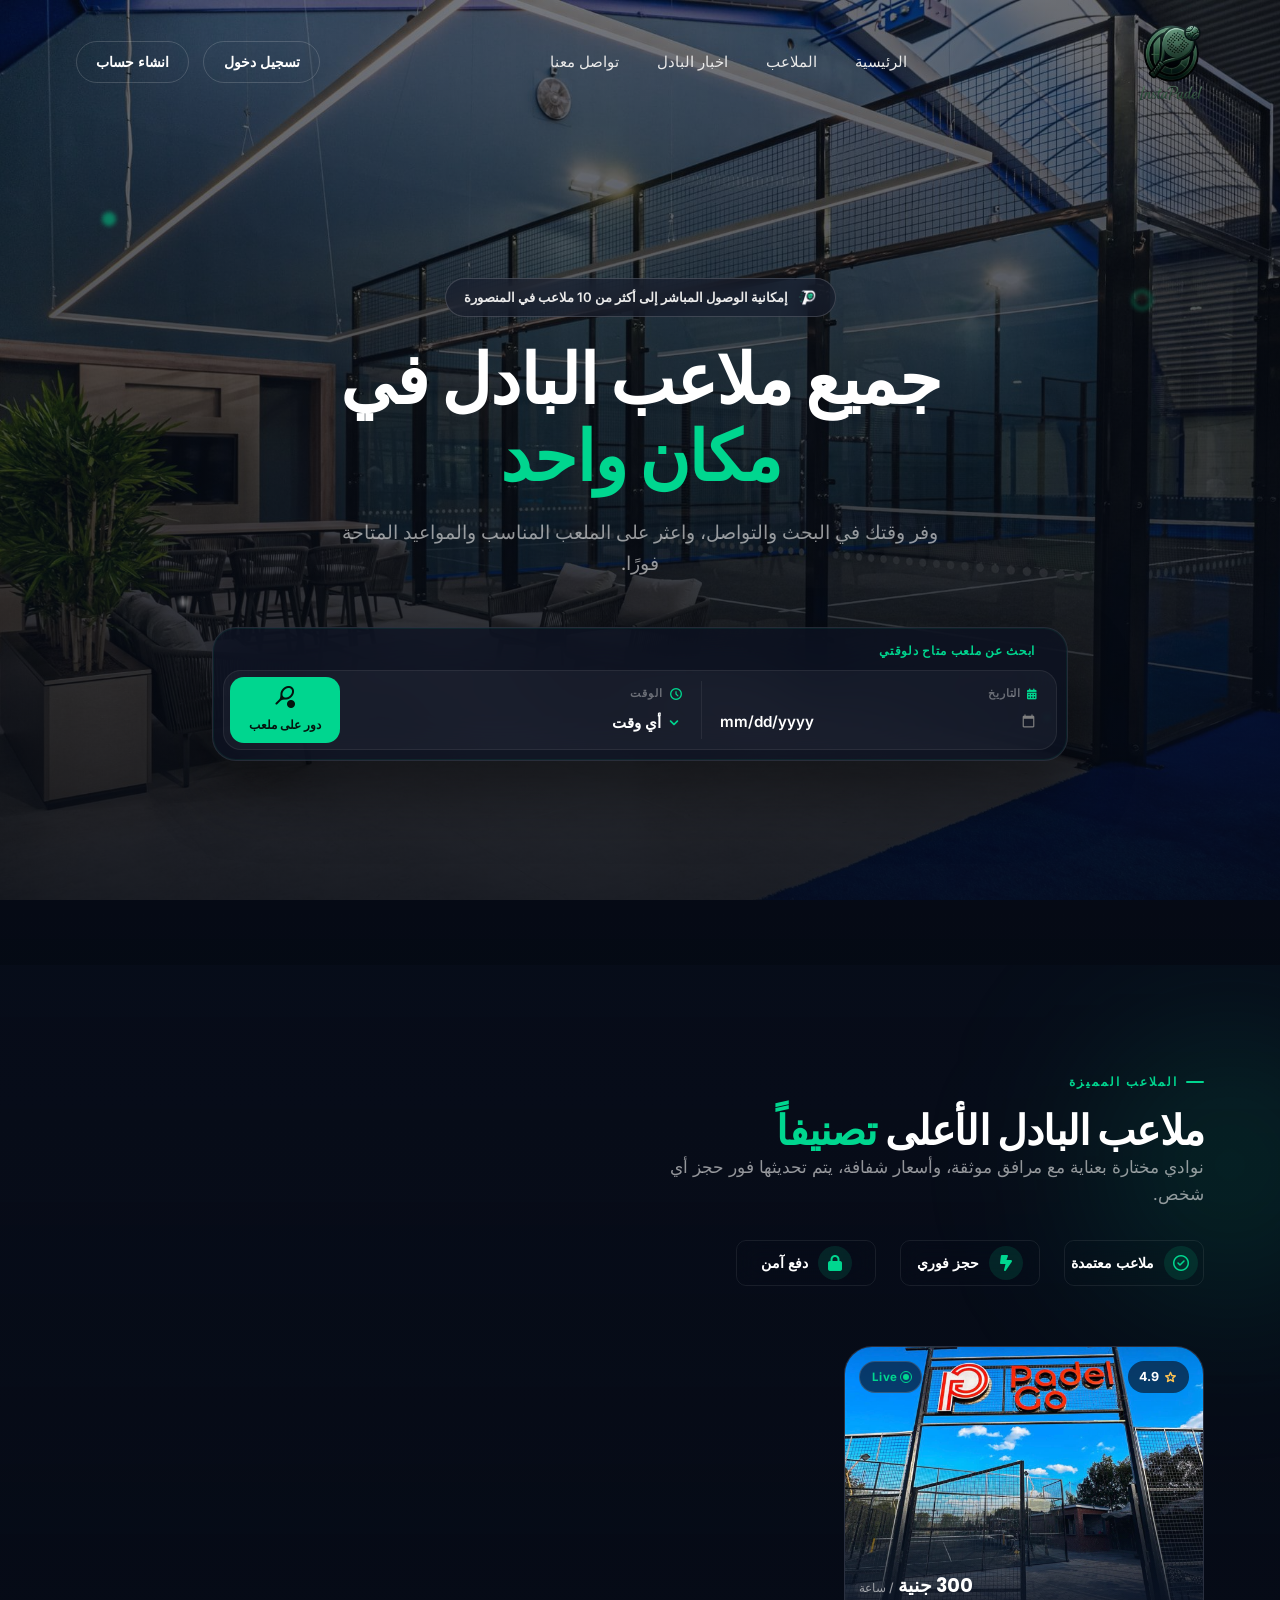
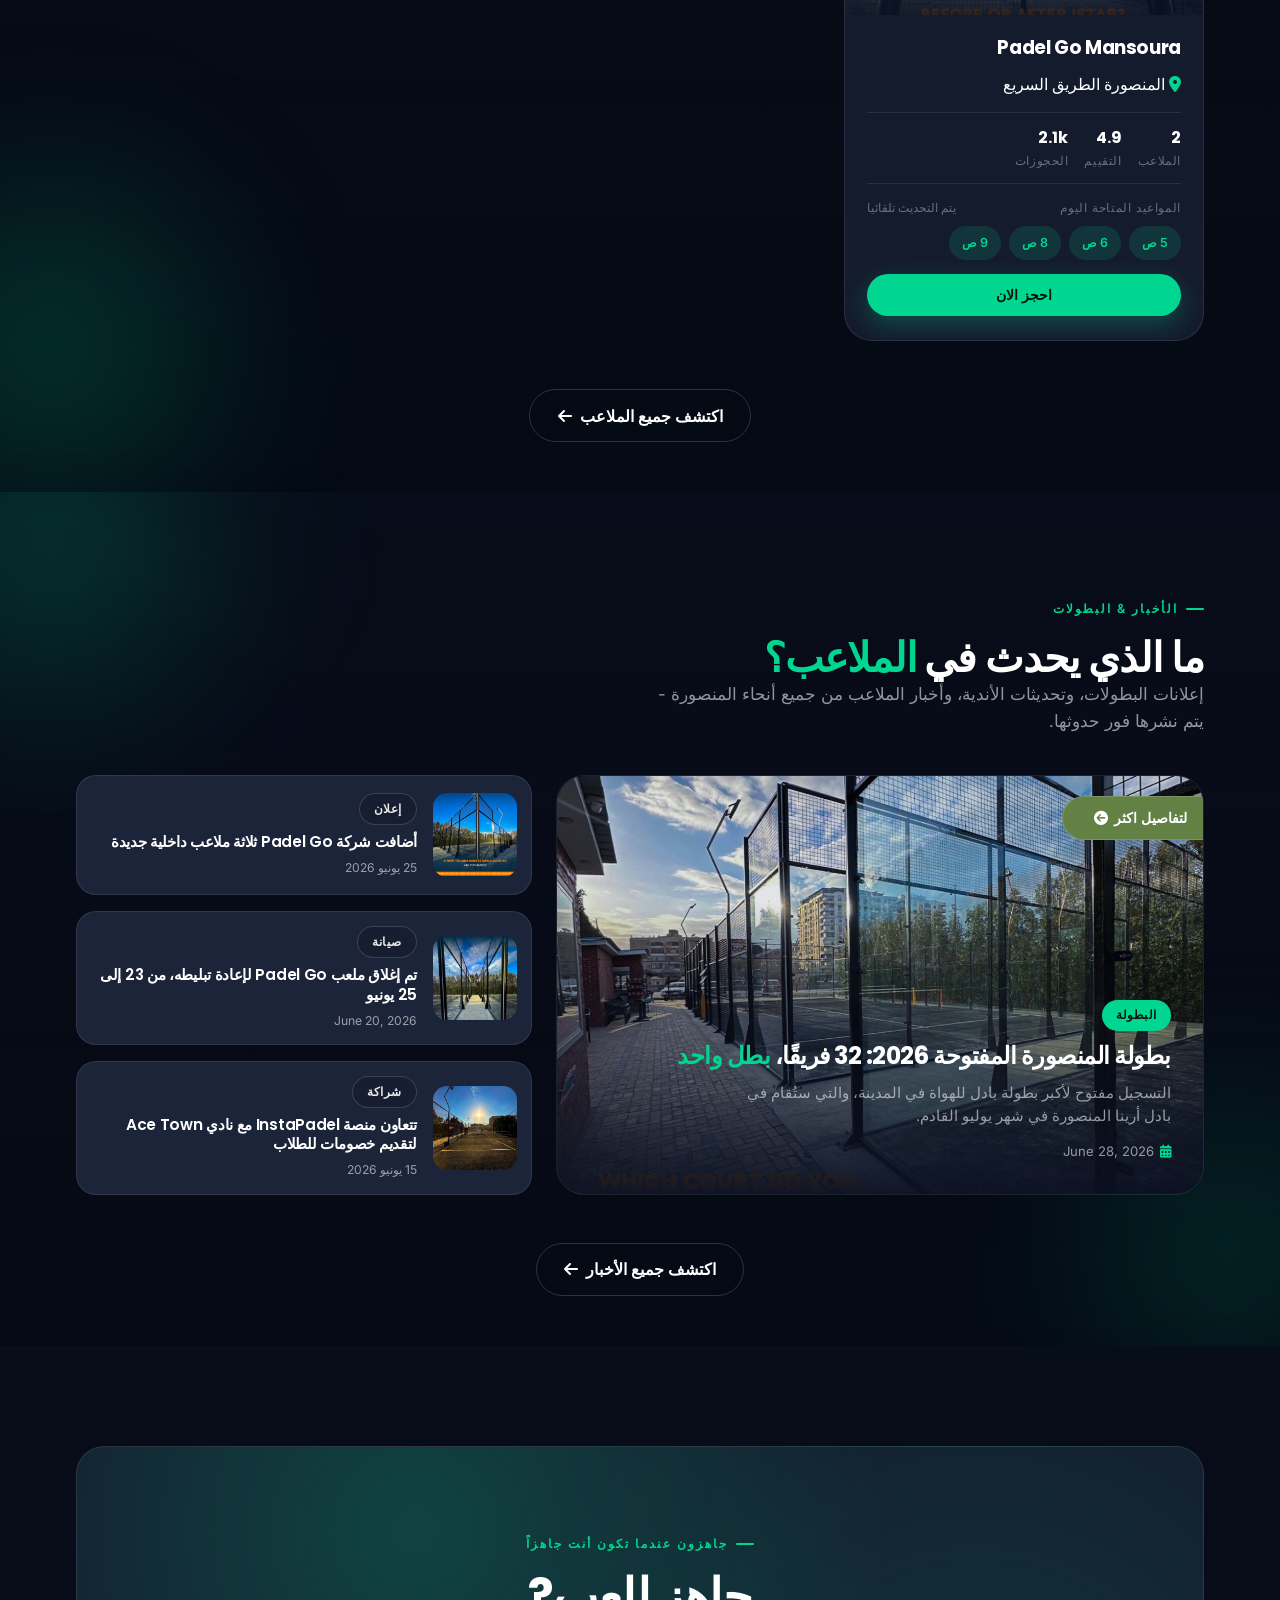
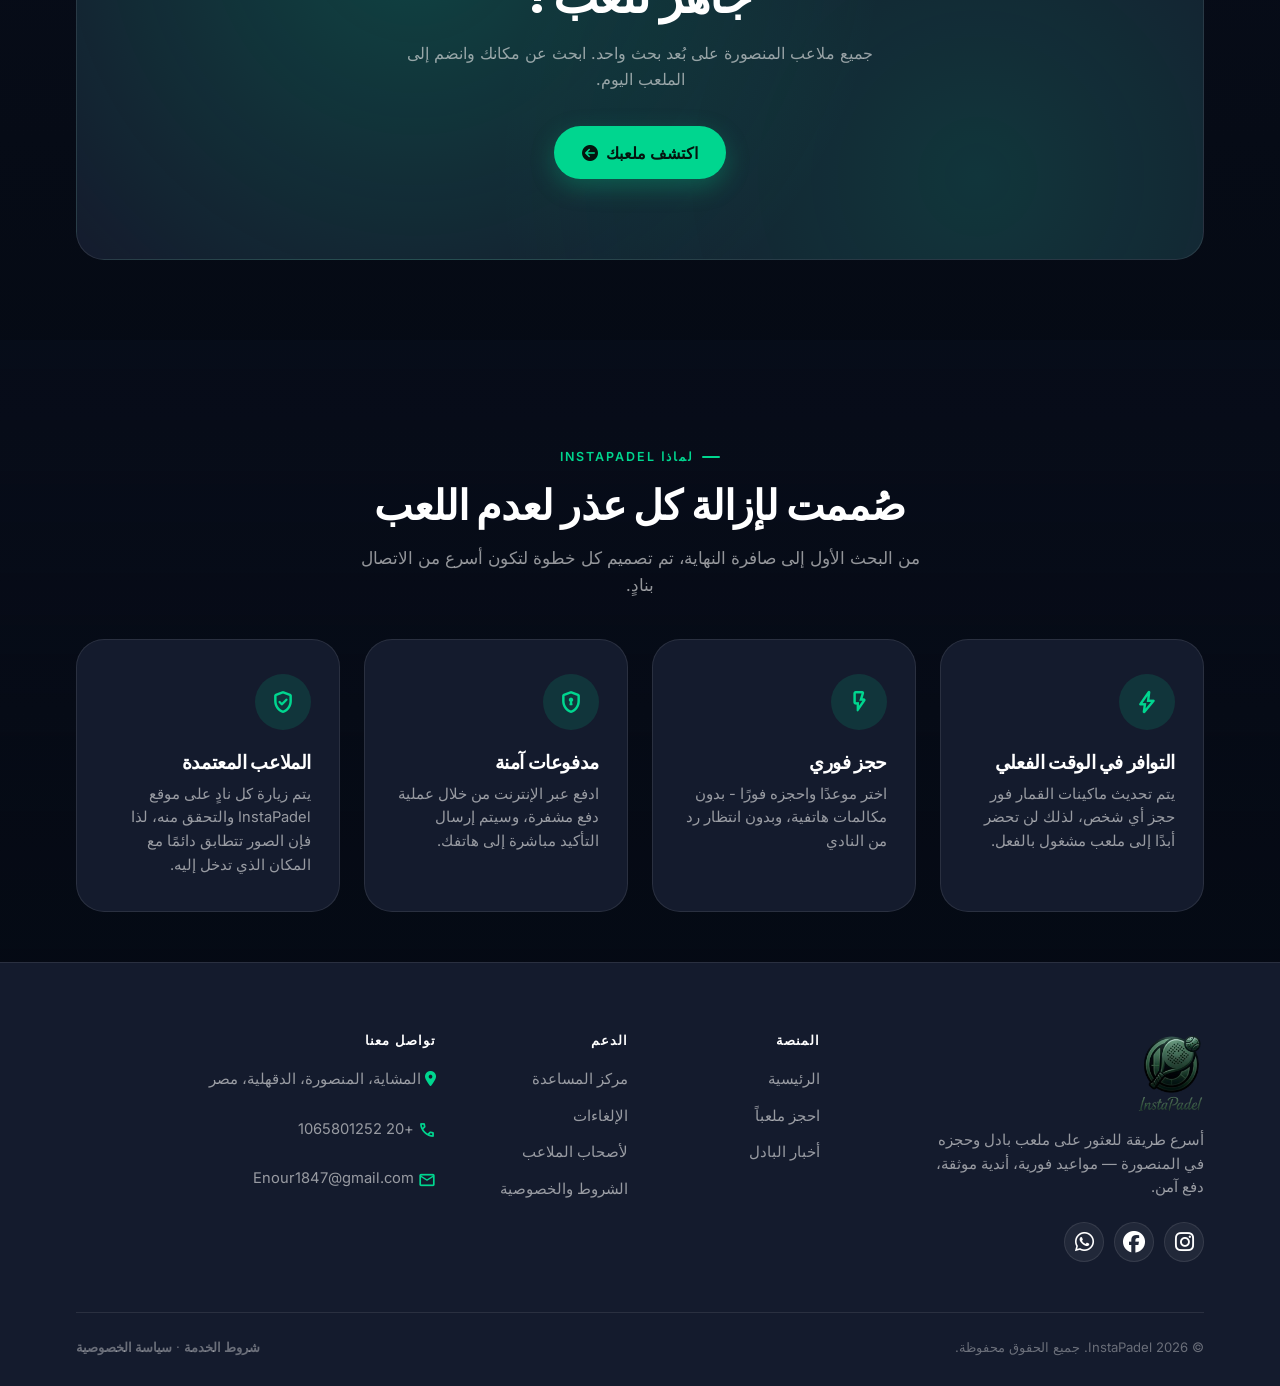
==== commit 59f037cb: "update index and some of pages" ====
--- a/index.html
+++ b/index.html
@@ -4,10 +4,10 @@
 <head>
   <meta charset="UTF-8" />
   <meta name="viewport" content="width=device-width, initial-scale=1.0" />
-  <title>YallPadel — Book Padel Courts in Mansoura</title>
+  <title>InstaPadel — Book Padel Courts in Mansoura</title>
   <meta name="description"
-    content="YallPadel gathers every padel court in Mansoura into one place. Compare prices, check real-time availability, and book your court in under a minute." />
-  <link rel="icon" type="image/png" href="./assets/imgs/icon3.png">
+    content="InstaPadel gathers every padel court in Mansoura into one place. Compare prices, check real-time availability, and book your court in under a minute." />
+  <link rel="icon" type="image/png" href="./assets/imgs/logo.png">
 
   <!-- Fonts -->
   <link rel="preconnect" href="https://fonts.googleapis.com" />
@@ -37,27 +37,27 @@
     <div class="container d-flex align-items-center justify-content-between">
       
       
-      <a href="./" class="brand"><img src="./assets/imgs/logo-removebg.png" alt=""></a>
+      <a href="./" class="brand"><img src="./assets/imgs/logo.png" alt=""></a>
       
       <nav class="nav-links" id="navLinks">
-        <a href="./" class="brand logo-mobil"><img src="./assets/imgs/logo-removebg.png" alt=""></a>
+        <a href="./" class="brand logo-mobil"><img src="./assets/imgs/logo.png" alt=""></a>
         <a href="./">الرئيسية</a>
         <a href="#courts">الملاعب</a>
         <a href="#news">اخبار البادل</a>
         <a href="#contact">تواصل معنا</a>
-        <!-- <div class="d-flex d-lg-none gap-3 mt-3">
-          <a href="./login.html" class="btn btn-ghost btn-sm">Log In</a>
-          <a href="./register.html" class="btn btn-accent btn-sm">Register</a>
-        </div> -->
+        <div class="d-flex d-lg-none gap-3 mt-3">
+          <a href="./login.html" class="btn btn-ghost btn-sm">تسجيل دخول</a>
+          <a href="./register.html" class="btn btn-accent btn-sm">انشاء حساب</a>
+        </div>
       </nav>
 
-      <!-- <div class="navbar-cta">
-        <a href="./login.html" class="btn btn-ghost btn-sm">Log In</a>
-        <a href="./register.html" class="btn btn-ghost btn-sm">Register</a>
+      <div class="navbar-cta">
+        <a href="./login.html" class="btn btn-ghost btn-sm">تسجيل دخول</a>
+        <a href="./register.html" class="btn btn-ghost btn-sm">انشاء حساب</a>
         <button class="nav-toggle" id="navToggle" aria-label="Toggle menu">
           <span class="material-symbols-rounded">menu</span>
         </button>
-      </div> -->
+      </div>
     </div>
   </header>
 
@@ -83,38 +83,58 @@
         وفر وقتك في البحث والتواصل، واعثر على الملعب المناسب والمواعيد المتاحة فورًا.
       </p>
 
-      <!-- <div class="search-card" data-aos="fade-up" data-aos-delay="240">
+
+
+
+
+      <div class="search-card" data-aos="fade-up" data-aos-delay="240">
+
+        <div class="search-card-label">
+          <span class="pulse-dot"></span>
+          ابحث عن ملعب متاح دلوقتي
+        </div>
+
         <div class="search-grid">
+
           <div class="search-field">
-            <label><img src="./assets/imgs/icon2.png" class="icon-location" alt="">
-              Region</label>
-            <select>
-              <option>Any area in Mansoura</option>
-              <option>Any area in Domiatt</option>
-              <option>Any area in Gamsa</option>
-              <option>Any area in Ras Elbar</option>
-            </select>
-          </div>
+            <label>
+              <i class="fa-solid fa-calendar-days"></i>
+              التاريخ
+            </label>
+            <input type="date" id="dateInput">
+          </div>
+
+          <div class="search-divider"></div>
+
           <div class="search-field">
-            <label><img src="./assets/imgs/icon2.png" class="icon-location" alt="">
-              Area</label>
-            <select>
-              <option>Any area in Mansoura</option>
-              <option>El Mashaya</option>
-              <option>Tawreed</option>
-              <option>60 Street (El Setteen)</option>
-              <option>Toriel</option>
-              <option>Gomhouria Street</option>
-            </select>
-          </div>
-          <a href="./court-details.html" class="btn btn-accent search-submit">
-            <img src="./assets/imgs/icon-location.png" alt="">
-            Check Courts
+            <label>
+              <span class="material-symbols-rounded">schedule</span>
+              الوقت
+            </label>
+            <div class="select-wrapper">
+              <select id="timeSelect">
+                <option value="">أي وقت</option>
+                <option value="afternoon">بعد الظهر</option>
+                <option value="evening">مساءً</option>
+                <option value="night">ليلاً</option>
+              </select>
+              <span class="material-symbols-rounded select-arrow">expand_more</span>
+            </div>
+          </div>
+
+          <a href="courts.html" class="search-submit" id="searchSubmit">
+            <span class="submit-icon material-symbols-rounded">sports_tennis</span>
+            <span class="submit-text">دور على ملعب</span>
           </a>
-        </div>
-      </div> -->
-
-      <div class="hero-meta" data-aos="fade-up" data-aos-delay="320">
+
+        </div>
+
+      </div>
+
+
+
+
+      <!-- <div class="hero-meta" data-aos="fade-up" data-aos-delay="320">
         <span class="meta-item">
           <i class="fa-regular fa-circle-check"></i>
           ملاعب معتمدة
@@ -127,7 +147,7 @@
           <i class="fa-solid fa-lock"></i>
           دفع آمن
         </span>
-      </div>
+      </div> -->
     </div>
   </section>
 
@@ -136,17 +156,6 @@
     <div class="courts-overlay"></div>
     <div class="container">
       <div class="section-head">
-        <div class="fade-up">
-          <div class="search-field">
-            <div class="select-wrapper">
-              <i class="fa-solid fa-location-dot"></i>
-              <select>
-                <option>اختار المدينة</option>
-                <option>المنصورة</option>
-              </select>
-            </div>
-          </div>
-        </div>
         <div data-aos="fade-up">
           <span class="eyebrow">الملاعب المميزة</span>
           <h2 class="section-title mt-3">
@@ -182,17 +191,19 @@
                   <div class="court-media">
                     <span class="court-badge-live"><span class="pulse-dot"></span> Live</span>
                     <span class="court-rating"><span class="material-symbols-rounded">star</span> 4.9</span>
-                    <img data-fallback src="./assets/imgs/img1.jpg" alt="Padel Arena Mansoura court" />
-                    <span class="court-price-tag">150 EGP <span>/ hour</span></span>
+                    <img data-fallback src="./assets/imgs/padelgo/Image2.jpeg" alt="Padel Arena Mansoura court" />
+                    <span class="court-price-tag">300 جنية <span>/ ساعة</span></span>
                   </div>
                   <div class="court-body">
-                    <h3 class="court-name">Padel Arena Mansoura</h3>
-                    <span class="court-loc"><img src="./assets/imgs/icon2.png" class="icon-location" alt=""> El
-                      Mashaya, Mansoura</span>
-                    <div class="court-stats">
-                      <div class="stat"><b>12</b><span>Courts</span></div>
-                      <div class="stat"><b>4.9</b><span>Rating</span></div>
-                      <div class="stat"><b>2.1k</b><span>Bookings</span></div>
+                    <h3 class="court-name">Padel Go Mansoura</h3>
+                    <a href="https://www.google.com/maps/dir//padel+go%D8%8C+%D8%A7%D9%84%D9%85%D9%86%D8%B5%D9%88%D8%B1%D8%A9+(%D9%82%D8%B3%D9%85+2)%D8%8C+%D8%A7%D9%84%D9%85%D9%86%D8%B5%D9%88%D8%B1%D8%A9%D8%8C+%D9%85%D8%AD%D8%A7%D9%81%D8%B8%D8%A9+%D8%A7%D9%84%D8%AF%D9%82%D9%87%D9%84%D9%8A%D8%A9+7662001%E2%80%AD/@31.0522674,31.408128,13z/data=!4m8!4m7!1m0!1m5!1m1!1s0x14f79d007472c009:0xfd9370e4541b7d34!2m2!1d31.405746!2d31.0408811?entry=ttu&g_ep=EgoyMDI2MDYyNC4wIKXMDSoASAFQAw%3D%3D"
+                            class="court-loc-inline">
+                            <i class="fa-solid fa-location-dot"></i>
+                            المنصورة الطريق السريع
+                      </a>                    <div class="court-stats">
+                      <div class="stat"><b>2</b><span>الملاعب</span></div>
+                      <div class="stat"><b>4.9</b><span>التقييم</span></div>
+                      <div class="stat"><b>2.1k</b><span>الحجوزات</span></div>
                     </div>
                     <div>
                       <div class="d-flex justify-content-between align-items-center mb-2">
@@ -201,114 +212,27 @@
                               color: var(--text-faint);
                               text-transform: uppercase;
                               letter-spacing: 0.05em;
-                            ">Available today</span>
-                        <span style="font-size: 0.72rem; color: var(--text-faint)" data-live-updated data-seconds="2">Updated
-                          2s ago</span>
+                            "> المواعيد المتاحة اليوم</span>
+                        <span style="font-size: 0.72rem; color: var(--text-faint)" data-live-updated data-seconds="2">يتم التحديث تلقائيا</span>
                       </div>
                       <div class="slot-row">
-                        <span class="slot-chip" data-time="5 PM">5 PM</span>
-                        <span class="slot-chip" data-time="6 PM">6 PM</span>
-                        <span class="slot-chip" data-time="8 PM">8 PM</span>
-                        <span class="slot-chip" data-time="9 PM">9 PM</span>
+                        <span class="slot-chip" data-time="5 PM">5 ص</span>
+                        <span class="slot-chip" data-time="6 PM">6 ص</span>
+                        <span class="slot-chip" data-time="8 PM">8 ص</span>
+                        <span class="slot-chip" data-time="9 PM">9 ص</span>
                       </div>
                     </div>
                     <div class="court-foot">
-                      <a href="./court-details.html" class="btn btn-accent btn-sm btn-block">Book Now</a>
+                      <a href="./booking.html" class="btn btn-accent btn-sm btn-block"> احجز الان</a>
                     </div>
                   </div>
                 </div>
               </div>
-
-              <!-- Card 2 -->
-              <div class="col-md-6 col-lg-4" data-aos="fade-up" data-aos-delay="80">
-                <div class="court-card">
-                  <div class="court-media">
-                    <span class="court-badge-live"><span class="pulse-dot"></span> Live</span>
-                    <span class="court-rating"><span class="material-symbols-rounded">star</span> 4.8</span>
-                    <img data-fallback src="./assets/imgs/img1.jpg" alt="Smash Point court" />
-                    <span class="court-price-tag">130 EGP <span>/ hour</span></span>
-                  </div>
-                  <div class="court-body">
-                    <h3 class="court-name">Smash Point</h3>
-                    <span class="court-loc"><img src="./assets/imgs/icon2.png" class="icon-location" alt="">
-                      Tawreed, Mansoura</span>
-                    <div class="court-stats">
-                      <div class="stat"><b>8</b><span>Courts</span></div>
-                      <div class="stat"><b>4.8</b><span>Rating</span></div>
-                      <div class="stat"><b>1.4k</b><span>Bookings</span></div>
-                    </div>
-                    <div>
-                      <div class="d-flex justify-content-between align-items-center mb-2">
-                        <span style="
-                              font-size: 0.78rem;
-                              color: var(--text-faint);
-                              text-transform: uppercase;
-                              letter-spacing: 0.05em;
-                            ">Available today</span>
-                        <span style="font-size: 0.72rem; color: var(--text-faint)" data-live-updated data-seconds="6">Updated
-                          6s ago</span>
-                      </div>
-                      <div class="slot-row">
-                        <span class="slot-chip" data-time="4 PM">4 PM</span>
-                        <span class="slot-chip is-taken" data-time="6 PM">6 PM</span>
-                        <span class="slot-chip" data-time="7 PM">7 PM</span>
-                        <span class="slot-chip" data-time="10 PM">10 PM</span>
-                      </div>
-                    </div>
-                    <div class="court-foot">
-                      <a href="court-details.html" class="btn btn-accent btn-sm btn-block">Book Now</a>
-                    </div>
-                  </div>
-                </div>
-              </div>
-
-              <!-- Card 3 -->
-              <div class="col-md-6 col-lg-4" data-aos="fade-up" data-aos-delay="160">
-                <div class="court-card">
-                  <div class="court-media">
-                    <span class="court-badge-live"><span class="pulse-dot"></span> Live</span>
-                    <span class="court-rating"><span class="material-symbols-rounded">star</span> 4.7</span>
-                    <img data-fallback src="./assets/imgs/img1.jpg" alt="Ace Club Mansoura court" />
-                    <span class="court-price-tag">120 EGP <span>/ hour</span></span>
-                  </div>
-                  <div class="court-body">
-                    <h3 class="court-name">Ace Club</h3>
-                    <span class="court-loc"><img src="./assets/imgs/icon2.png" class="icon-location" alt=""> 60
-                      Street, Mansoura</span>
-                    <div class="court-stats">
-                      <div class="stat"><b>6</b><span>Courts</span></div>
-                      <div class="stat"><b>4.7</b><span>Rating</span></div>
-                      <div class="stat"><b>980</b><span>Bookings</span></div>
-                    </div>
-                    <div>
-                      <div class="d-flex justify-content-between align-items-center mb-2">
-                        <span style="
-                              font-size: 0.78rem;
-                              color: var(--text-faint);
-                              text-transform: uppercase;
-                              letter-spacing: 0.05em;
-                            ">Available today</span>
-                        <span style="font-size: 0.72rem; color: var(--text-faint)" data-live-updated data-seconds="11">Updated
-                          11s ago</span>
-                      </div>
-                      <div class="slot-row">
-                        <span class="slot-chip" data-time="3 PM">3 PM</span>
-                        <span class="slot-chip" data-time="5 PM">5 PM</span>
-                        <span class="slot-chip is-taken" data-time="8 PM">8 PM</span>
-                        <span class="slot-chip" data-time="9 PM">9 PM</span>
-                      </div>
-                    </div>
-                    <div class="court-foot">
-                      <a href="court-details.html" class="btn btn-accent btn-sm btn-block">Book Now</a>
-                    </div>
-                  </div>
-                </div>
-              </div>
             </div>
 
             <div class="text-center mt-5" data-aos="fade-up">
-              <a href="./courts.html" class="btn btn-ghost">View All Courts
-                <span class="material-symbols-rounded">arrow_forward</span></a>
+              <a href="./courts.html" class="btn btn-ghost">  اكتشف جميع الملاعب
+                <i class="fa-solid fa-arrow-left"></i></a>
             </div>
       </div>
     </div>
@@ -336,14 +260,14 @@
               لتفاصيل اكثر
               <i class="fa-solid fa-circle-arrow-left"></i>
             </a>
-            <img data-fallback src="./assets/imgs/img2.jpg" alt="Mansoura Open 2026 tournament announcement" />
+            <img data-fallback src="./assets/imgs/padelgo/Image4.jpeg" alt="Mansoura Open 2026 tournament announcement" />
             <div class="news-featured-content">
               <span class="news-tag news-tag-tournament">البطولة</span>
               <h3>بطولة المنصورة المفتوحة 2026: 32 فريقًا، <span class="accent-underline">بطل واحد</span></h3>
               <p>
                 التسجيل مفتوح لأكبر بطولة بادل للهواة في المدينة، والتي ستُقام في بادل أرينا المنصورة في شهر يوليو القادم.
               </p>
-              <span class="news-date"><span class="material-symbols-rounded">calendar_month</span>
+              <span class="news-date"><i class="fa-solid fa-calendar-days"></i>
                 June 28, 2026</span>
             </div>
           </div>
@@ -351,38 +275,38 @@
 
         <!-- News list -->
         <div class="col-lg-5 d-flex flex-column gap-3">
-          <a href="#" class="news-item" data-aos="fade-up" data-aos-delay="80">
-            <img data-fallback src="./assets/imgs/img1.jpg " alt="Velocity Padel new courts" />
+          <a href="./news-details.html" class="news-item" data-aos="fade-up" data-aos-delay="80">
+            <img data-fallback src="./assets/imgs/padelgo/Image5.jpeg " alt="Velocity Padel new courts" />
             <div class="news-item-content">
-              <span class="news-tag news-tag-announcement">Announcement</span>
-              <h4>Velocity Padel adds 3 new indoor courts</h4>
-              <span class="news-date">June 18, 2026</span>
+              <span class="news-tag news-tag-announcement">إعلان</span>
+              <h4>أضافت شركة Padel Go ثلاثة ملاعب داخلية جديدة</h4>
+              <span class="news-date">25 يونيو 2026</span>
             </div>
           </a>
 
-          <a href="#" class="news-item" data-aos="fade-up" data-aos-delay="140">
-            <img data-fallback src="./assets/imgs/img1.jpg" alt="Smash Point resurfacing" />
+          <a href="./news-details.html" class="news-item" data-aos="fade-up" data-aos-delay="140">
+            <img data-fallback src="./assets/imgs/padelgo/Image6.jpeg" alt="Smash Point resurfacing" />
             <div class="news-item-content">
-              <span class="news-tag news-tag-maintenance">Maintenance</span>
-              <h4>Smash Point closed for resurfacing, June 23–25</h4>
+              <span class="news-tag news-tag-maintenance">صيانة</span>
+              <h4>تم إغلاق ملعب  Padel Go لإعادة تبليطه، من 23 إلى 25 يونيو</h4>
               <span class="news-date">June 20, 2026</span>
             </div>
           </a>
 
-          <a href="#" class="news-item" data-aos="fade-up" data-aos-delay="200">
-            <img data-fallback src="./assets/imgs/img1.jpg" alt="Ace Club student discount partnership" />
+          <a href="./news-details.html" class="news-item" data-aos="fade-up" data-aos-delay="200">
+            <img data-fallback src="./assets/imgs/padelgo/Image8.jpeg" alt="Ace Club student discount partnership" />
             <div class="news-item-content">
-              <span class="news-tag news-tag-partnership">Partnership</span>
-              <h4>YallPadel partners with Ace Club for student discounts</h4>
-              <span class="news-date">June 15, 2026</span>
+              <span class="news-tag news-tag-partnership">شراكة</span>
+              <h4>تتعاون منصة InstaPadel مع نادي Ace Town لتقديم خصومات للطلاب</h4>
+              <span class="news-date">15 يونيو 2026</span>
             </div>
           </a>
         </div>
       </div>
 
       <div class="text-center mt-5" data-aos="fade-up">
-        <a href="./news.html" class="btn btn-ghost">View All News
-          <span class="material-symbols-rounded">arrow_forward</span></a>
+        <a href="./news.html" class="btn btn-ghost">اكتشف جميع الأخبار
+          <i class="fa-solid fa-arrow-left"></i></a>
       </div>
     </div>
   </section>
@@ -402,11 +326,11 @@
     </div>
   </section>
 
-  <!-- ===================== Why Choose YallPadel ===================== -->
+  <!-- ===================== Why Choose InstaPadel ===================== -->
   <section class="news-section section" id="how-it-works">
     <div class="container">
       <div class="text-center mx-auto" style="max-width: 620px" data-aos="fade-up">
-        <span class="eyebrow justify-content-center">لماذا YallPadel</span>
+        <span class="eyebrow justify-content-center">لماذا InstaPadel</span>
         <h2 class="section-title mt-3">
           صُممت لإزالة كل عذر لعدم اللعب
         </h2>
@@ -448,7 +372,7 @@
             <span class="icon-circle"><span class="material-symbols-rounded">verified_user</span></span>
             <h3>الملاعب المعتمدة</h3>
             <p>
-              يتم زيارة كل نادٍ على موقع YallPadel والتحقق منه، لذا فإن الصور تتطابق دائمًا مع المكان الذي تدخل إليه.
+              يتم زيارة كل نادٍ على موقع InstaPadel والتحقق منه، لذا فإن الصور تتطابق دائمًا مع المكان الذي تدخل إليه.
             </p>
           </div>
         </div>
@@ -462,11 +386,11 @@
       <div class="row g-4">
         <div class="col-lg-4 footer-brand" id="about">
           <a href="./" class="brand">
-            <img src="./assets/imgs/logo-removebg.png" alt="">
+            <img src="./assets/imgs/logo.png" alt="">
           </a>
           <p>
-            The fastest way to find and book a padel court in Mansoura —
-            real-time slots, verified clubs, secure payment.
+            أسرع طريقة للعثور على ملعب بادل وحجزه في المنصورة —
+            مواعيد فورية، أندية موثقة، دفع آمن.
           </p>
           <div class="social-row">
             <a href="https://instagram.com/NourElshahawy" target="_blank" aria-label="Instagram">
@@ -484,27 +408,27 @@
         </div>
 
         <div class="col-6 col-lg-2 footer-col">
-          <h4>Platform</h4>
-          <a href="./">Home</a>
-          <a href="#courts">Book a Court</a>
-          <a href="#news">Padel News</a>
+          <h4>المنصة</h4>
+          <a href="./">الرئيسية</a>
+          <a href="#courts">احجز ملعباً</a>
+          <a href="#news">أخبار البادل</a>
         </div>
 
         <div class="col-6 col-lg-2 footer-col">
-          <h4>Support</h4>
-          <a href="#">Help Center</a>
-          <a href="#">Cancellations</a>
-          <a href="#" data-bs-toggle="modal" data-bs-target="#ownerModal">For Court Owners</a>
-          <a href="#">Terms & Privacy</a>
+          <h4>الدعم</h4>
+          <a href="#">مركز المساعدة</a>
+          <a href="#">الإلغاءات</a>
+          <a href="#" data-bs-toggle="modal" data-bs-target="#ownerModal">لأصحاب الملاعب</a>
+          <a href="#">الشروط والخصوصية</a>
         </div>
 
         <div class="col-lg-4 footer-col">
-          <h4>Contact</h4>
+          <h4>تواصل معنا</h4>
           <ul class="footer-contact">
             <li>
               <a href="https://maps.google.com/?q=El+Mashaya+Mansoura+Dakahlia+Egypt" target="_blank">
-                <img src="./assets/imgs/icon2.png" class="icon-location" alt="">
-                El Mashaya, Mansoura, Dakahlia, Egypt
+                <i class="fa-solid fa-location-dot"></i>
+                المشاية، المنصورة، الدقهلية، مصر
               </a>
             </li>
 
@@ -526,9 +450,9 @@
       </div>
 
       <div class="footer-bottom">
-        <span>© 2026 YallPadel. All rights reserved.</span>
-        <span><a href="./legal.html#terms" class="auth-link">Terms of Service</a> ·
-          <a href="legal.html#privacy" class="auth-link">Privacy Policy</a>
+        <span>© 2026 InstaPadel. جميع الحقوق محفوظة.</span>
+        <span><a href="./legal.html#terms" class="auth-link">شروط الخدمة</a> ·
+          <a href="legal.html#privacy" class="auth-link">سياسة الخصوصية</a>
       </div>
     </div>
   </footer>
@@ -538,45 +462,43 @@
   <div class="modal fade" id="ownerModal" tabindex="-1" aria-hidden="true">
     <div class="modal-dialog modal-dialog-centered">
       <div class="modal-content owner-modal-content">
-        <button type="button" class="btn-close-ph" data-bs-dismiss="modal" aria-label="Close">
+        <button type="button" class="btn-close-ph" data-bs-dismiss="modal" aria-label="إغلاق">
           <span class="material-symbols-rounded">close</span>
         </button>
 
         <div class="owner-modal-body">
           <span class="icon-circle owner-modal-icon"><span class="material-symbols-rounded">storefront</span></span>
-          <span class="eyebrow">For Court Owners</span>
-          <h3 class="mt-2">Fill your empty hours. List your court on YallPadel.</h3>
-          <p class="owner-modal-sub">Thousands of players in Mansoura are searching for a court right now — leave your
-            details and our team will call you within 24 hours to get you listed.</p>
+          <span class="eyebrow">لأصحاب الملاعب</span>
+          <h3 class="mt-2">املأ ساعاتك الفارغة. أدرج ملعبك على InstaPadel.</h3>
+          <p class="owner-modal-sub">آلاف اللاعبين في المنصورة يبحثون عن ملعب الآن — اترك تفاصيلك وسيتصل بك فريقنا خلال 24 ساعة لإدراجك.</p>
 
           <form class="owner-form" id="ownerForm">
             <div class="field-group">
-              <label for="ownerName">Your Name</label>
+              <label for="ownerName">اسمك</label>
               <div class="field-input-wrap">
                 <span class="material-symbols-rounded field-icon">person</span>
-                <input class="field-input" type="text" id="ownerName" placeholder="Full name" required>
+                <input class="field-input" type="text" id="ownerName" placeholder="الاسم الكامل" required>
               </div>
             </div>
             <div class="field-group">
-              <label for="ownerPhone">Phone Number</label>
+              <label for="ownerPhone">رقم الهاتف</label>
               <div class="field-input-wrap">
                 <span class="material-symbols-rounded field-icon">call</span>
                 <input class="field-input" type="tel" id="ownerPhone" placeholder="01xx xxx xxxx" required>
               </div>
             </div>
             <div class="field-group">
-              <label for="ownerEmail">Email</label>
+              <label for="ownerEmail">البريد الإلكتروني</label>
               <div class="field-input-wrap">
                 <span class="material-symbols-rounded field-icon">mail</span>
-                <input class="field-input" type="email" id="ownerEmail" placeholder="you@example.com" required>
+                <input class="field-input" type="email" id="ownerEmail" placeholder="بريدك@مثال.كوم" required>
               </div>
             </div>
 
-            <button type="submit" class="btn btn-accent btn-block">Request a Callback</button>
+            <button type="submit" class="btn btn-accent btn-block">اطلب معاودة الاتصال</button>
           </form>
 
-          <p class="owner-modal-note"><span class="material-symbols-rounded">schedule</span> We typically respond within
-            24 hours.</p>
+          <p class="owner-modal-note"><span class="material-symbols-rounded">schedule</span> نرد عادةً في غضون 24 ساعة.</p>
         </div>
       </div>
     </div>
--- a/css/login.css
+++ b/css/login.css
@@ -1,4 +1,9 @@
+
 /* ===================== Auth Pages (Login / Register) ===================== */
+
+body{
+  direction: rtl;
+}
 body.auth-page {
   background: var(--bg-primary);
 }
@@ -262,7 +267,7 @@
   background: var(--bg-secondary);
   border: 1px solid var(--border-glass);
   border-radius: var(--r-md);
-  padding: 13px 44px 13px 46px;
+  padding: 16px;
   color: var(--white);
   font-family: var(--font-body);
   font-size: 0.94rem;
@@ -283,7 +288,7 @@
 
 .field-toggle {
   position: absolute;
-  right: 14px;
+  left: 0;
   top: 50%;
   transform: translateY(-50%);
   color: var(--text-faint);
@@ -851,3 +856,8 @@
     width: 100%;
   }
 }
+
+
+#regPhone,#venuePhone{
+  text-align: right;
+}
--- a/css/style.css
+++ b/css/style.css
@@ -165,6 +165,12 @@
 
 .section-tight {
   padding: 80px 0;
+    background-image: url("../assets/imgs/courts-bg.png");
+  background-size: cover;
+  background-position: center;
+  background-attachment: fixed;
+
+  z-index: -3;
 }
 
 @media (max-width: 991px) {
@@ -348,7 +354,7 @@
   position: absolute;
   width: 40px;
   height: 20px;
-  background-image: url(../assets/imgs/main-icon.png);
+  background-image: url(../assets/imgs/logo.png);
   background-size: contain;
   background-position: center;
   background-repeat: no-repeat;
@@ -432,40 +438,15 @@
 
 /* ===================== Hero ===================== */
 .hero {
-
   position: relative;
-  padding-top: 100px;
-  padding-bottom: 120px;
+  padding-top: 120px;
+  padding-bottom: 70px;
   overflow: hidden;
   isolation: isolate;
   min-height: 100vh;
-
-
-
-
-  /* position: relative;
-  display: flex;
-  align-items: center;
-  padding-top: 140px;
-  padding-bottom: 170px;
-  overflow: hidden;
-  background:
-    linear-gradient(180deg, rgb(11 16 32 / 84%) 0%, rgb(11 16 32 / 28%) 30%, var(--bg-primary) 100%), linear-gradient(120deg, rgb(11 16 32 / 31%), rgba(11, 16, 32, 0.459)), url(../assets/imgs/img1.jpg) center / cover no-repeat */
 }
 
 .hero::before {
-  /* content: "";
-  position: absolute;
-  inset: 0;
-  background: radial-gradient(
-    circle at 18% 20%,
-    var(--accent-glow),
-    transparent 100%
-  );
-  opacity: 0.25;
-  pointer-events: none; */
-
-
   content: "";
   position: absolute;
   inset: 0;
@@ -482,7 +463,7 @@
   background: linear-gradient(
     to bottom,
     rgba(5, 10, 20, 0.55) 0%,
-    rgba(5, 10, 20, 0.70) 40%,
+    rgba(5, 10, 20, 0.7) 40%,
     rgba(5, 10, 20, 0.92) 100%
   );
   z-index: -2;
@@ -552,8 +533,11 @@
   text-align: center;
   max-width: 880px;
   margin: 0 auto;
-      height: calc(100vh - 125px);
-      display: flex;flex-direction: column;justify-content: center;align-items: center;
+  height: calc(100vh - 125px);
+  display: flex;
+  flex-direction: column;
+  justify-content: center;
+  align-items: center;
 }
 
 .hero-badge {
@@ -568,7 +552,7 @@
   font-size: 0.82rem;
   font-weight: 600;
   color: var(--light-gray);
-  margin-bottom: 26px;
+  margin: 24px 0;
 }
 
 .hero-badge .pulse-img {
@@ -583,7 +567,7 @@
   margin-bottom: 22px;
 }
 
- .accent-underline {
+.accent-underline {
   position: relative;
   color: var(--accent);
   white-space: nowrap;
@@ -596,136 +580,205 @@
   margin: 0 auto 48px;
 }
 
-/* Search card */
+/* ===================== Search Card ===================== */
 .search-card {
   position: relative;
   z-index: 3;
-  background: var(--glass-fill);
-  border: 1px solid var(--border-glass-strong);
-  backdrop-filter: blur(22px) saturate(160%);
-  -webkit-backdrop-filter: blur(22px) saturate(160%);
-  border-radius: var(--r-lg);
-  padding: 14px;
-  box-shadow: var(--shadow-lift);
-  max-width: 1000px;
+  max-width: 860px;
+  width: 100%;
   margin: 0 auto;
-}
-
-.search-grid {
-  display: flex;
-  justify-content: center;
-  align-items: center;
-  gap: 8px;
-  align-items: stretch;
-}
-.search-field {
-  width: fit-content;
-    background: var(--bg-secondary);
-    border: 1px solid var(--border-glass);
-    border-radius: 10px;
-    padding: 10px;
-    transition: all 0.3s var(--ease);
-    backdrop-filter: blur(10px);
-}
-
-.search-field:hover,
-.search-field:focus-within {
-  border-color: var(--accent);
-  background: var(--bg-elevated);
-  box-shadow: 0 0 0 4px rgba(72, 187, 120, 0.12);
-}
-
-.search-field label {
-  display: flex;
-  align-items: center;
-
+  background: rgba(11, 16, 32, 0.75);
+  border: 1px solid rgba(255, 255, 255, 0.1);
+  backdrop-filter: blur(24px) saturate(160%);
+  -webkit-backdrop-filter: blur(24px) saturate(160%);
+  border-radius: 24px;
+  padding: 10px;
+  box-shadow:
+    0 32px 64px rgba(0, 0, 0, 0.45),
+    0 0 0 1px rgba(0, 214, 143, 0.08) inset;
+}
+
+/* top label */
+.search-card-label {
+  display: flex;
+  align-items: center;
   gap: 8px;
   font-size: 0.72rem;
   font-weight: 700;
+  color: var(--accent);
+  letter-spacing: 0.06em;
+  text-transform: uppercase;
+  padding: 4px 14px 10px;
+}
+
+.search-grid {
+  display: flex;
+  align-items: stretch;
+  background: rgba(255, 255, 255, 0.04);
+  border-radius: 18px;
+  border: 1px solid rgba(255, 255, 255, 0.07);
+  overflow: hidden;
+  gap: 0;
+}
+
+/* Divider between fields */
+.search-divider {
+  width: 1px;
+  background: rgba(255, 255, 255, 0.07);
+  flex-shrink: 0;
+  margin: 10px 0;
+}
+
+/* Field */
+.search-field {
+  flex: 1;
+  padding: 14px 18px;
+  display: flex;
+  flex-direction: column;
+  gap: 7px;
+  transition: background 0.3s ease;
+  min-width: 0;
+}
+.search-field:hover {
+  background: rgba(255, 255, 255, 0.04);
+}
+.search-field:focus-within {
+  background: rgba(0, 214, 143, 0.05);
+}
+
+.search-field label {
+  display: flex;
+  align-items: center;
+  gap: 6px;
+  font-size: 0.68rem;
+  font-weight: 700;
+  text-transform: uppercase;
   letter-spacing: 0.08em;
-  text-transform: uppercase;
   color: var(--text-faint);
-  margin-bottom: 8px;
-}
-
-.search-field label i {
-  color: var(--accent);
-  font-size: 15px;
-}
-
+  white-space: nowrap;
+}
+.search-field label .material-symbols-rounded {
+  font-size: 14px;
+  color: var(--accent);
+}
+
+/* Input / Select */
 .search-field input,
 .search-field select {
-  width: 100%;
-  border: none;
-  outline: none;
   background: transparent;
-  color: var(--white);
+  border: 0;
+  outline: 0;
+  color: var(--white);
+  font-family: var(--font-body);
   font-size: 0.95rem;
   font-weight: 600;
-  font-family: var(--font-body);
-}
-
-/* Placeholder */
-.search-field input::placeholder {
-  color: rgba(255, 255, 255, 0.45);
-  transition: 0.3s;
-}
-
-.search-field input:focus::placeholder {
-  opacity: 0.6;
-  transform: translateX(4px);
-}
-
-/* Select Styling */
-.search-field select {
+  width: 100%;
+  padding: 0;
   cursor: pointer;
-  appearance: none;
-  -webkit-appearance: none;
-  -moz-appearance: none;
-  padding-right: 28px;
-}
-.select-wrapper {
-  position: relative;
-}
-
-.select-wrapper select {
-  appearance: none;
-  width: 100%;
-}
-
-.select-wrapper i {
-  position: absolute;
-  right: 0px;
-  top: 50%;
-  transform: translateY(-50%);
-  color: var(--accent);
-  pointer-events: none;
-  transition: transform 0.3s ease;
-}
-
-.select-wrapper:focus-within i {
-  transform: translateY(-50%) rotate(180deg);
-}
-/* Dropdown Options */
+}
+.search-field input[type="date"]::-webkit-calendar-picker-indicator {
+  filter: invert(0.5);
+  cursor: pointer;
+}
 .search-field select option {
   background: #121826;
   color: #fff;
-  padding: 12px;
-}
+}
+
+/* Select wrapper */
+.select-wrapper {
+  position: relative;
+}
+.select-wrapper select {
+  appearance: none;
+  padding-right: 22px;
+}
+.select-arrow {
+  position: absolute;
+  right: 0;
+  top: 50%;
+  transform: translateY(-50%);
+  font-size: 18px;
+  color: var(--accent);
+  pointer-events: none;
+  transition: transform 0.3s ease;
+}
+.select-wrapper:focus-within .select-arrow {
+  transform: translateY(-50%) rotate(180deg);
+}
+
+/* Submit button */
 .search-submit {
-  width: 100%;
-  border-radius: var(--r-md);
-  font-size: 1rem;
-  padding: 0 28px;
-}
-
-@media (max-width: 860px) {
+  display: flex;
+  flex-direction: column;
+  align-items: center;
+  justify-content: center;
+  gap: 6px;
+  flex-shrink: 0;
+  width: 110px;
+  background: var(--accent);
+  border-radius: 14px;
+  margin: 6px;
+  text-decoration: none;
+  transition: all 0.35s ease;
+  position: relative;
+  overflow: hidden;
+}
+.search-submit::before {
+  content: "";
+  position: absolute;
+  inset: 0;
+  background: linear-gradient(135deg, rgba(255, 255, 255, 0.15), transparent);
+  opacity: 0;
+  transition: 0.35s;
+}
+.search-submit:hover {
+  transform: scale(1.03);
+  box-shadow: 0 10px 28px rgba(0, 214, 143, 0.35);
+  color: #04140e;
+}
+.search-submit:hover::before {
+  opacity: 1;
+}
+.search-submit:active {
+  transform: scale(0.97);
+}
+
+.submit-icon {
+  font-size: 24px;
+  color: #04140e;
+  font-variation-settings: "FILL" 1;
+}
+.submit-text {
+  font-size: 0.78rem;
+  font-weight: 800;
+  color: #04140e;
+  white-space: nowrap;
+}
+
+/* ===================== Responsive ===================== */
+@media (max-width: 768px) {
   .search-grid {
-    flex-wrap: wrap;
-  }
-
+    flex-direction: column;
+    border-radius: 16px;
+  }
+  .search-divider {
+    width: auto;
+    height: 1px;
+    margin: 0 14px;
+  }
   .search-submit {
-    padding: 5px;
+    flex-direction: row;
+    width: auto;
+    margin: 8px;
+    padding: 16px;
+    border-radius: 12px;
+  }
+  .submit-icon {
+    font-size: 20px;
+  }
+  .submit-text {
+    font-size: 0.9rem;
   }
 }
 
@@ -737,74 +790,73 @@
   flex-wrap: wrap;
 }
 
-.hero-meta{
-    display: flex;
-    flex-wrap: wrap;
-    gap: 24px;
-    margin-top: 32px;
-}
-
-.hero-meta .meta-item{
-    display: flex;
-    align-items: center;
-    justify-content: center;
-    gap: 10px;
-
-    padding: 5px 0;
-
-    background: transparent;
-    border: 1px solid rgba(255,255,255,.08);
-
-    backdrop-filter: blur(12px);
-
-    border-radius: 10px;
-    width: 140px;
-
-    color: var(--white);
-    font-size: .9rem;
-    font-weight: 600;
-
-    transition: .35s ease;
-}
-.section-head .hero-meta{
+.hero-meta {
+  display: flex;
+  flex-wrap: wrap;
+  gap: 24px;
+  margin-top: 32px;
+}
+
+.hero-meta .meta-item {
+  display: flex;
+  align-items: center;
+  justify-content: center;
+  gap: 10px;
+
+  padding: 5px 0;
+
+  background: transparent;
+  border: 1px solid rgba(255, 255, 255, 0.08);
+
+  backdrop-filter: blur(12px);
+
+  border-radius: 10px;
+  width: 140px;
+
+  color: var(--white);
+  font-size: 0.9rem;
+  font-weight: 600;
+
+  transition: 0.35s ease;
+}
+.section-head .hero-meta {
   justify-content: flex-start;
 }
 
-.hero-meta .meta-item:hover{
-    transform: translateY(-4px);
-    border-color: rgba(0,221,145,.3);
-
-    box-shadow:
-    0 10px 30px rgba(0,221,145,.15);
-}
-
-.hero-meta .meta-item i{
-    width: 34px;
-    height: 34px;
-
-    display: flex;
-    align-items: center;
-    justify-content: center;
-
-    border-radius: 50%;
-
-    background: rgba(0,221,145,.12);
-
-    color: var(--accent);
-
-    font-size: 16px;
-
-    transition: .35s ease;
-}
-
-.hero-meta .meta-item:hover i{
-    transform: scale(1.1) rotate(8deg);
-
-    background: rgba(0,221,145,.2);
+.hero-meta .meta-item:hover {
+  transform: translateY(-4px);
+  border-color: rgba(0, 221, 145, 0.3);
+
+  box-shadow: 0 10px 30px rgba(0, 221, 145, 0.15);
+}
+
+.hero-meta .meta-item i {
+  width: 34px;
+  height: 34px;
+
+  display: flex;
+  align-items: center;
+  justify-content: center;
+
+  border-radius: 50%;
+
+  background: rgba(0, 221, 145, 0.12);
+
+  color: var(--accent);
+
+  font-size: 16px;
+
+  transition: 0.35s ease;
+}
+
+.hero-meta .meta-item:hover i {
+  transform: scale(1.1) rotate(8deg);
+
+  background: rgba(0, 221, 145, 0.2);
 }
 
 /* ===================== Section heading row ===================== */
-.section-head{
+.section-head {
   position: relative;
   z-index: 2;
 }
@@ -833,21 +885,18 @@
 
 .courts-section {
   position: relative;
-  /* min-height: 100vh; */
   padding-top: 100px;
-  padding-bottom: 300px;
   overflow: hidden;
   isolation: isolate;
-  
-}
-.courts-section::before{
+}
+.courts-section::before {
   content: "";
   position: absolute;
   inset: 0;
   background-image: url("../assets/imgs/courts-bg.png");
   background-size: cover;
   background-position: center;
-  background-attachment: fixed; 
+  background-attachment: fixed;
 
   z-index: -3;
 }
@@ -859,10 +908,10 @@
 
   background: linear-gradient(
     to bottom,
-    rgba(5, 10, 20, 0.55) 0%,    /* فوق - أخف علشان الصورة تظهر */
-    rgba(5, 10, 20, 0.70) 40%,
-    rgba(5, 10, 20, 0.88) 75%,   /* تحت - أتقل علشان الكروت تنقرأ */
-    rgba(5, 10, 20, 0.95) 100%
+    rgba(5, 10, 20, 0.55) 0%,
+    /* فوق - أخف علشان الصورة تظهر */ rgba(5, 10, 20, 0.7) 40%,
+    rgba(5, 10, 20, 0.88) 75%,
+    /* تحت - أتقل علشان الكروت تنقرأ */ rgba(5, 10, 20, 0.95) 100%
   );
 
   z-index: -2;
@@ -918,7 +967,7 @@
 }
 
 /* ===================== Court Cards ===================== */
-.courts-grid{
+.courts-grid {
   /* transform: translateY(250px); */
   margin-top: 60px;
 }
@@ -1138,6 +1187,10 @@
   gap: 10px;
 }
 
+
+.court-loc-inline i,.fa-calendar-days,.fa-location-dot{
+  color: var(--accent);
+}
 /* ===================== Why choose ===================== */
 .feature-card {
   background: var(--bg-secondary);
@@ -1806,7 +1859,7 @@
 /* Booking summary sticky */
 .booking-summary {
   position: sticky;
-  top: 110px;
+  /* top: 110px; */
   background: var(--bg-secondary);
   border: 1px solid var(--border-glass);
   border-radius: var(--r-lg);
@@ -1862,9 +1915,12 @@
 =================================================================== */
 .listing-hero {
   padding: 150px 0 50px;
-  background:
-    radial-gradient(circle at 12% 0%, var(--accent-glow), transparent 45%),
-    var(--bg-secondary);
+    background-image: url("../assets/imgs/courts-bg.png");
+  background-size: cover;
+  background-position: center;
+  background-attachment: fixed;
+
+  z-index: -3;
   border-bottom: 1px solid var(--border-glass);
 }
 
@@ -2141,24 +2197,20 @@
 
 /* ===================== News & Tournaments ===================== */
 
-
 .news-section {
   position: relative;
-  /* min-height: 100vh; */
   padding-top: 100px;
-  padding-bottom: 300px;
   overflow: hidden;
   isolation: isolate;
-  
-}
-.news-section::before{
+}
+.news-section::before {
   content: "";
   position: absolute;
   inset: 0;
   background-image: url("../assets/imgs/courts-bg.png");
   background-size: cover;
   background-position: center;
-  background-attachment: fixed; 
+  background-attachment: fixed;
 
   z-index: -3;
 }
@@ -2170,18 +2222,18 @@
 
   background: linear-gradient(
     to bottom,
-    rgba(5, 10, 20, 0.55) 0%,    /* فوق - أخف علشان الصورة تظهر */
-    rgba(5, 10, 20, 0.70) 40%,
-    rgba(5, 10, 20, 0.88) 75%,   /* تحت - أتقل علشان الكروت تنقرأ */
-    rgba(5, 10, 20, 0.95) 100%
+    rgba(5, 10, 20, 0.55) 0%,
+    /* فوق - أخف علشان الصورة تظهر */ rgba(5, 10, 20, 0.7) 40%,
+    rgba(5, 10, 20, 0.88) 75%,
+    /* تحت - أتقل علشان الكروت تنقرأ */ rgba(5, 10, 20, 0.95) 100%
   );
 
   z-index: -2;
 }
-.news-section .courts-overlay::before{
+.news-section .courts-overlay::before {
   top: -200px;
 }
-.news-section .courts-overlay::after{
+.news-section .courts-overlay::after {
   top: 65%;
 }
 .news-featured {
@@ -2204,7 +2256,7 @@
   color: #fff;
   padding: 10px 25px;
 
-  border-radius: 30px 0 0 30px ;
+  border-radius: 30px 0 0 30px;
   font-size: 14px;
   font-weight: 600;
 
@@ -2660,10 +2712,6 @@
   border-color: var(--accent);
 }
 
-.owner-modal-body {
-  text-align: left;
-}
-
 .owner-modal-icon {
   width: 54px;
   height: 54px;
@@ -2775,7 +2823,7 @@
   color: var(--text-muted);
 }
 .email-dismiss {
-  margin-left: auto;
+  margin-right: auto;
   color: var(--text-faint);
   background: none;
   border: none;
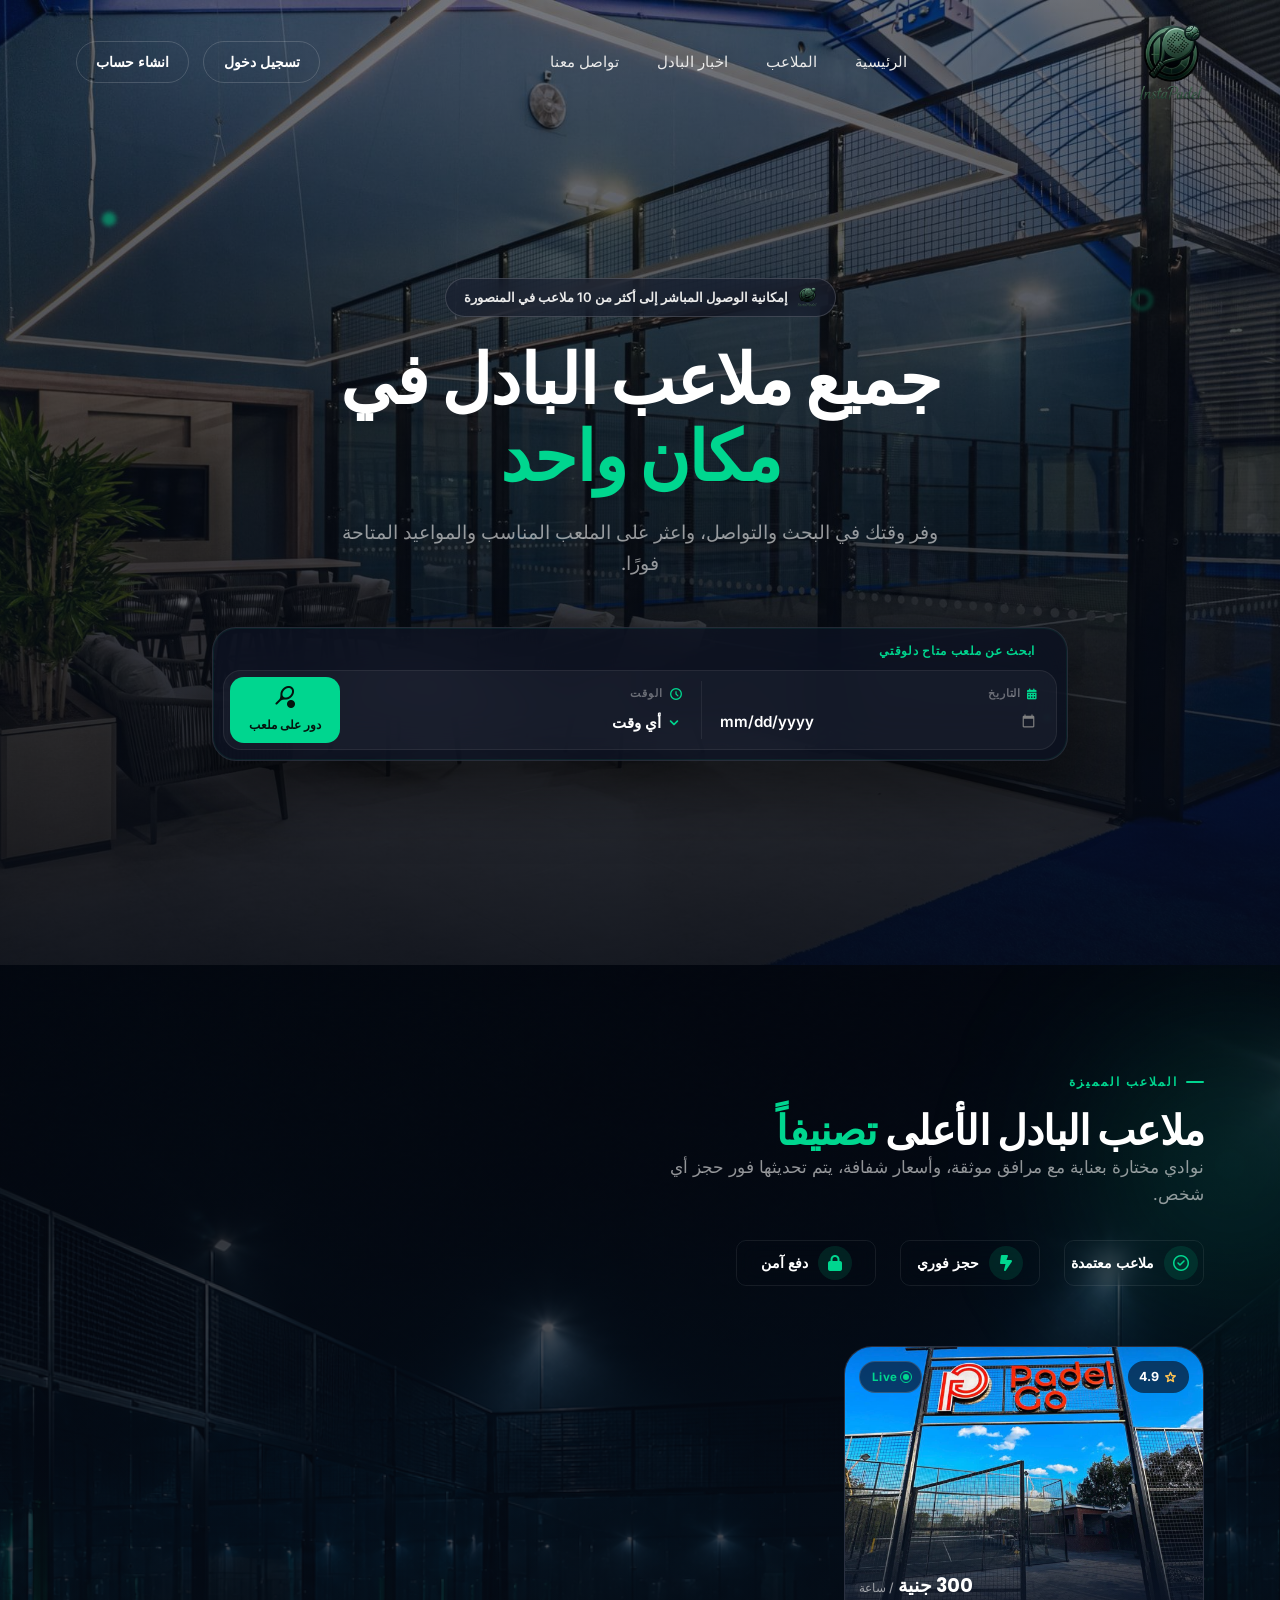
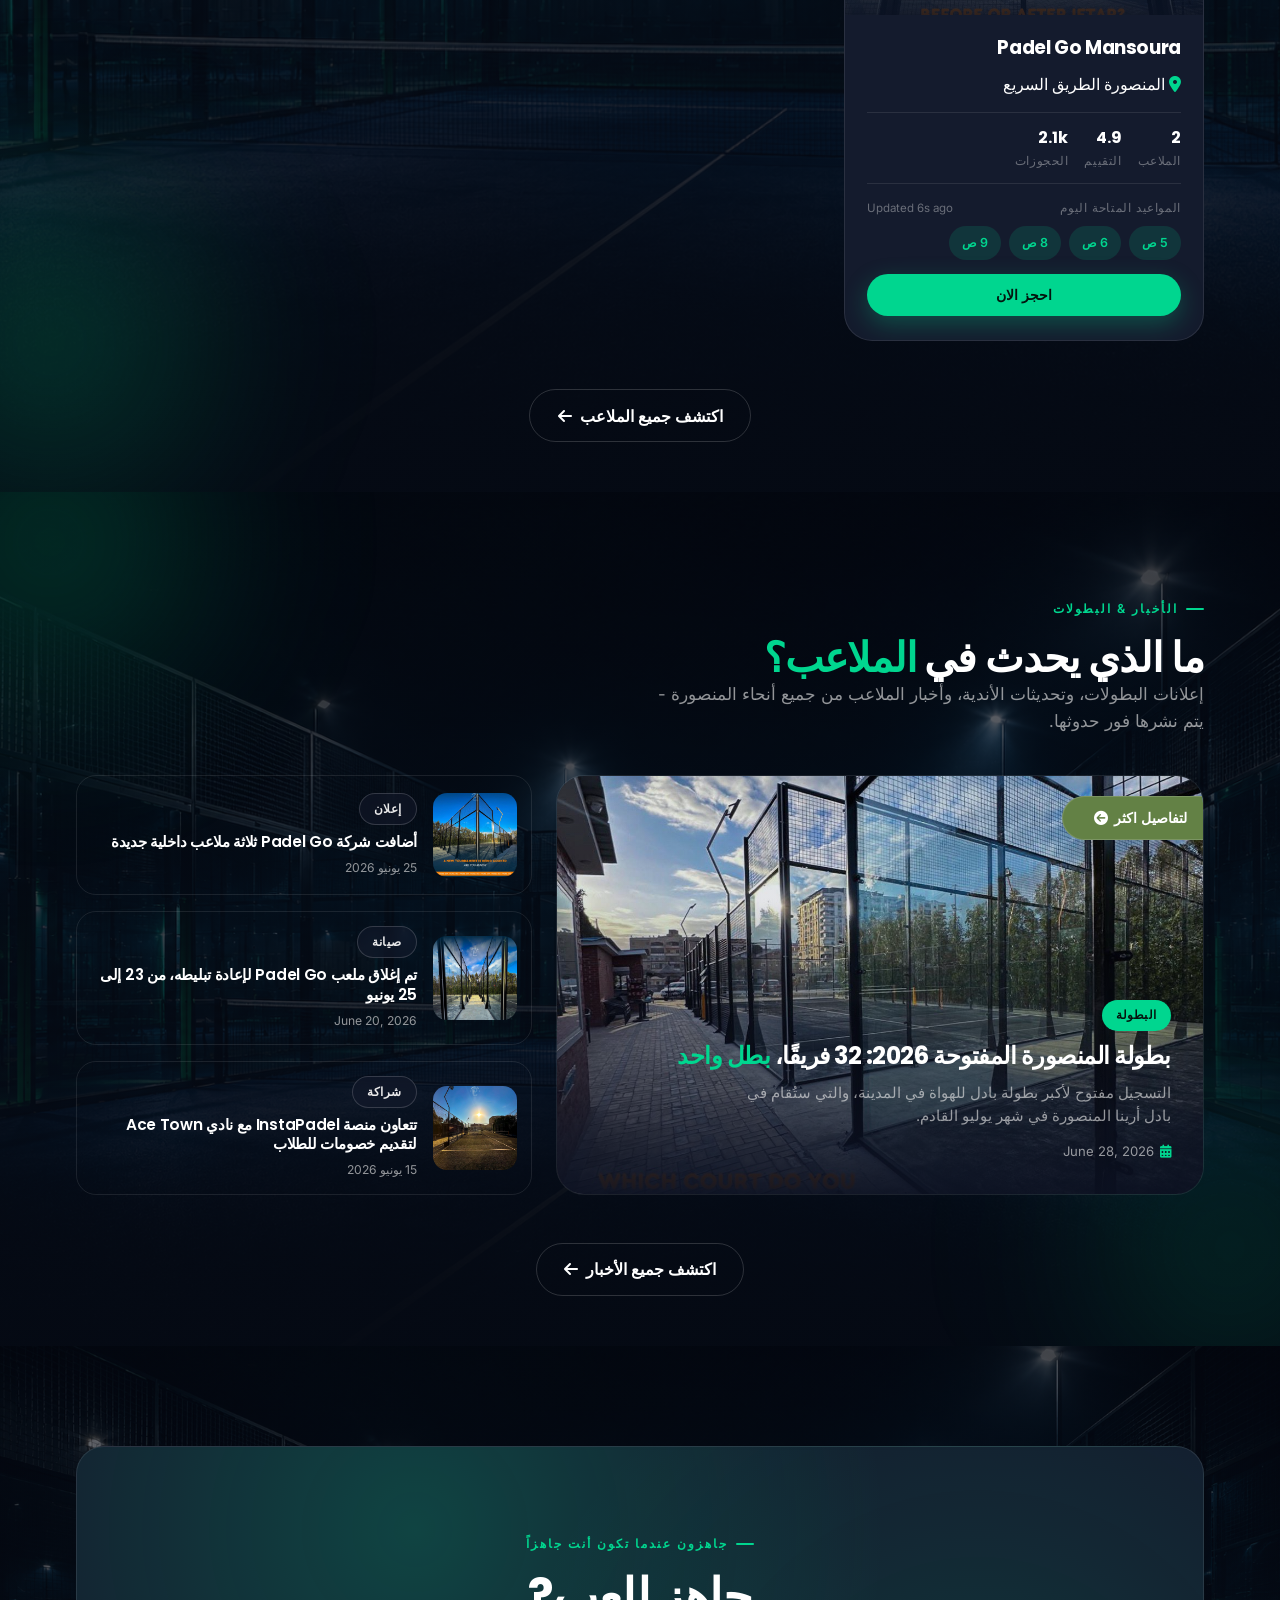
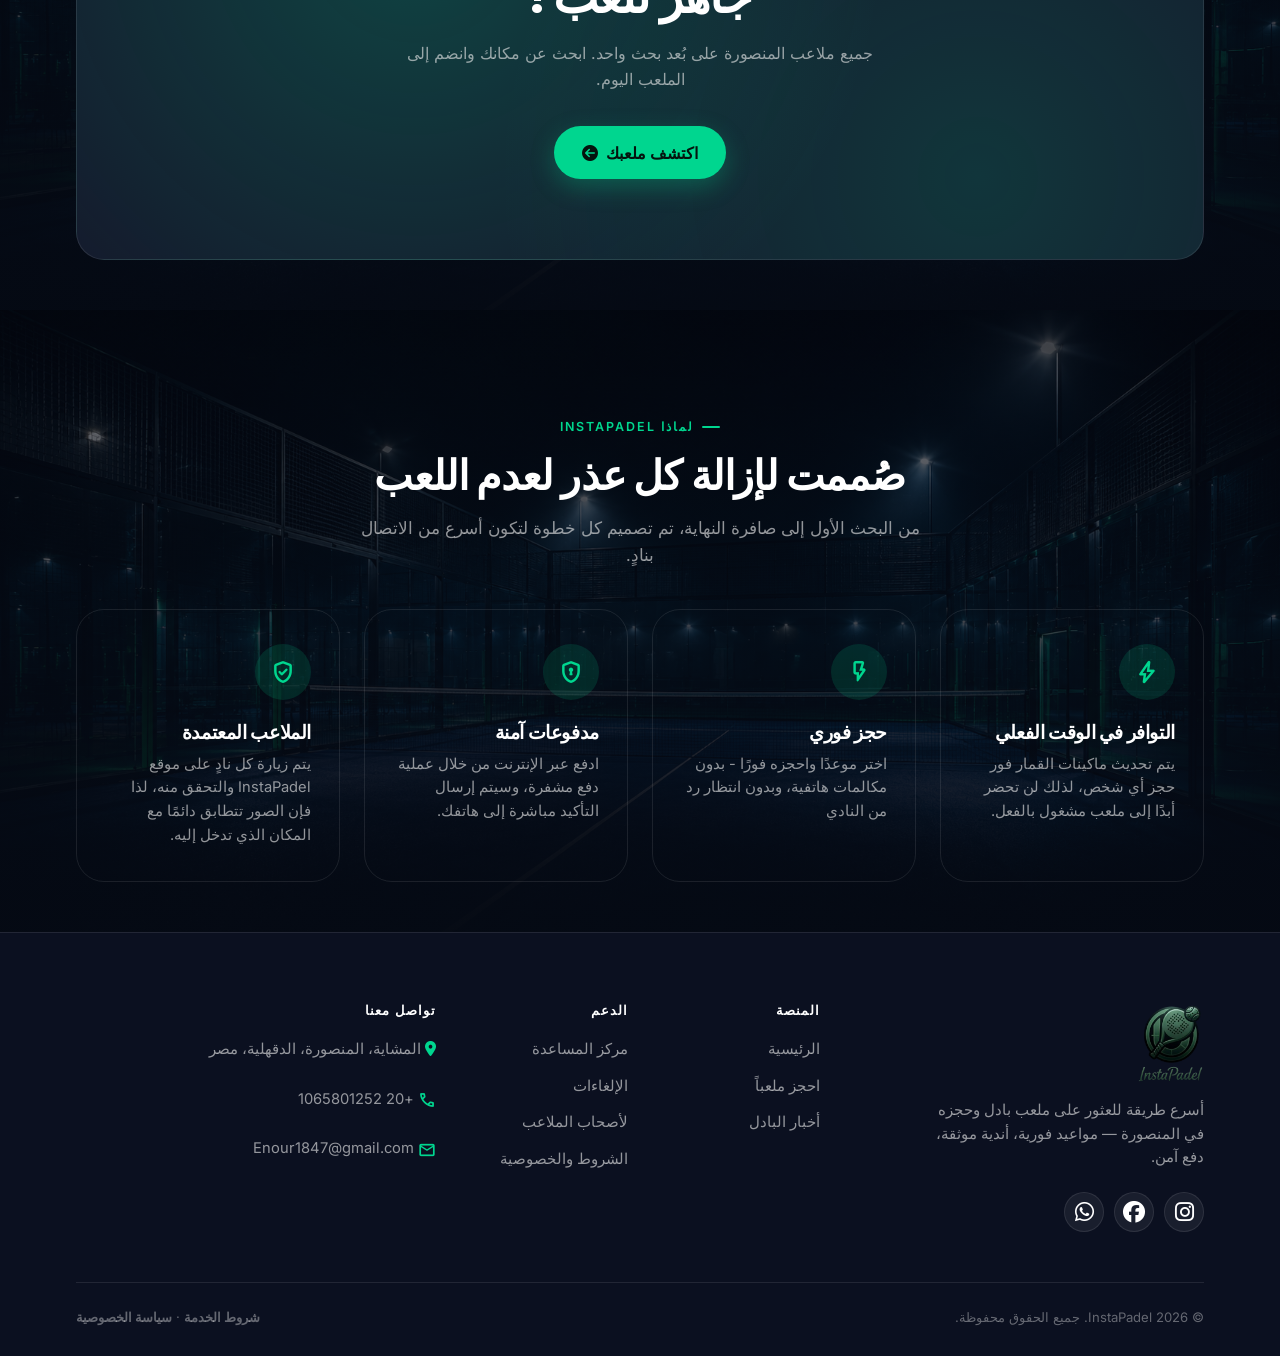
==== commit 96b02501: "update hero" ====
--- a/index.html
+++ b/index.html
@@ -70,7 +70,7 @@
 
     <div class="container hero-content">
       <span class="hero-badge" data-aos="fade-up">
-        <img src="./assets/imgs/main-icon.png" class="pulse-img" alt="">
+        <img src="./assets/imgs/logo.png" class="pulse-img" alt="">
         إمكانية الوصول المباشر إلى أكثر من 10 ملاعب في المنصورة
       </span>
 
@@ -312,7 +312,7 @@
   </section>
 
   <!-- ===================== CTA ===================== -->
-  <section class="news-section section-tight">
+  <section class="news-section section">
     <div class="container">
       <div class="cta-band" data-aos="zoom-in">
         <span class="eyebrow justify-content-center">جاهزون عندما تكون أنت جاهزاً</span>
--- a/css/style.css
+++ b/css/style.css
@@ -122,6 +122,11 @@
   max-width: 90%;
 }
 
+/* background for ios and android */
+
+
+/* background for ios and android */
+
 /* ===================== Utility / Type scale ===================== */
 .eyebrow {
   display: inline-flex;
@@ -163,15 +168,7 @@
   position: relative;
 }
 
-.section-tight {
-  padding: 80px 0;
-    background-image: url("../assets/imgs/courts-bg.png");
-  background-size: cover;
-  background-position: center;
-  background-attachment: fixed;
-
-  z-index: -3;
-}
+
 
 @media (max-width: 991px) {
   .section {
@@ -216,10 +213,10 @@
 }
 
 .btn-accent:hover {
-  background: var(--accent-dark);
-  color: #04140e;
-  transform: translateY(-2px);
-  box-shadow: 0 14px 34px rgba(0, 214, 143, 0.4);
+border: 1px solid var(--accent-dark);
+    color: #fff;
+    transform: translateY(-2px);
+    box-shadow: 0 14px 34px rgba(0, 214, 143, 0.4);
 }
 
 .btn-ghost {
@@ -453,7 +450,7 @@
   background-image: url(../assets/imgs/img1.jpg);
   background-size: cover;
   background-position: center;
-  background-attachment: fixed;
+  background-attachment: scroll;
   z-index: -3;
 }
 .hero::after {
@@ -896,7 +893,7 @@
   background-image: url("../assets/imgs/courts-bg.png");
   background-size: cover;
   background-position: center;
-  background-attachment: fixed;
+  background-attachment: scroll;
 
   z-index: -3;
 }
@@ -1187,13 +1184,14 @@
   gap: 10px;
 }
 
-
-.court-loc-inline i,.fa-calendar-days,.fa-location-dot{
+.court-loc-inline i,
+.fa-calendar-days,
+.fa-location-dot {
   color: var(--accent);
 }
 /* ===================== Why choose ===================== */
 .feature-card {
-  background: var(--bg-secondary);
+  background: transparent;
   border: 1px solid var(--border-glass);
   border-radius: var(--r-lg);
   padding: 34px 28px;
@@ -1297,7 +1295,6 @@
 
 /* ===================== Footer ===================== */
 .footer {
-  background: var(--bg-secondary);
   border-top: 1px solid var(--border-glass);
   padding: 70px 0 28px;
 }
@@ -1915,10 +1912,10 @@
 =================================================================== */
 .listing-hero {
   padding: 150px 0 50px;
-    background-image: url("../assets/imgs/courts-bg.png");
+  background-image: url("../assets/imgs/courts-bg.png");
   background-size: cover;
   background-position: center;
-  background-attachment: fixed;
+  background-attachment: scroll;
 
   z-index: -3;
   border-bottom: 1px solid var(--border-glass);
@@ -2210,7 +2207,7 @@
   background-image: url("../assets/imgs/courts-bg.png");
   background-size: cover;
   background-position: center;
-  background-attachment: fixed;
+  background-attachment: scroll;
 
   z-index: -3;
 }
@@ -2352,7 +2349,7 @@
   gap: 16px;
   align-items: center;
   flex: 1;
-  background: var(--bg-elevated);
+  background: transparent;
   border: 1px solid var(--border-glass);
   border-radius: var(--r-md);
   padding: 14px;
